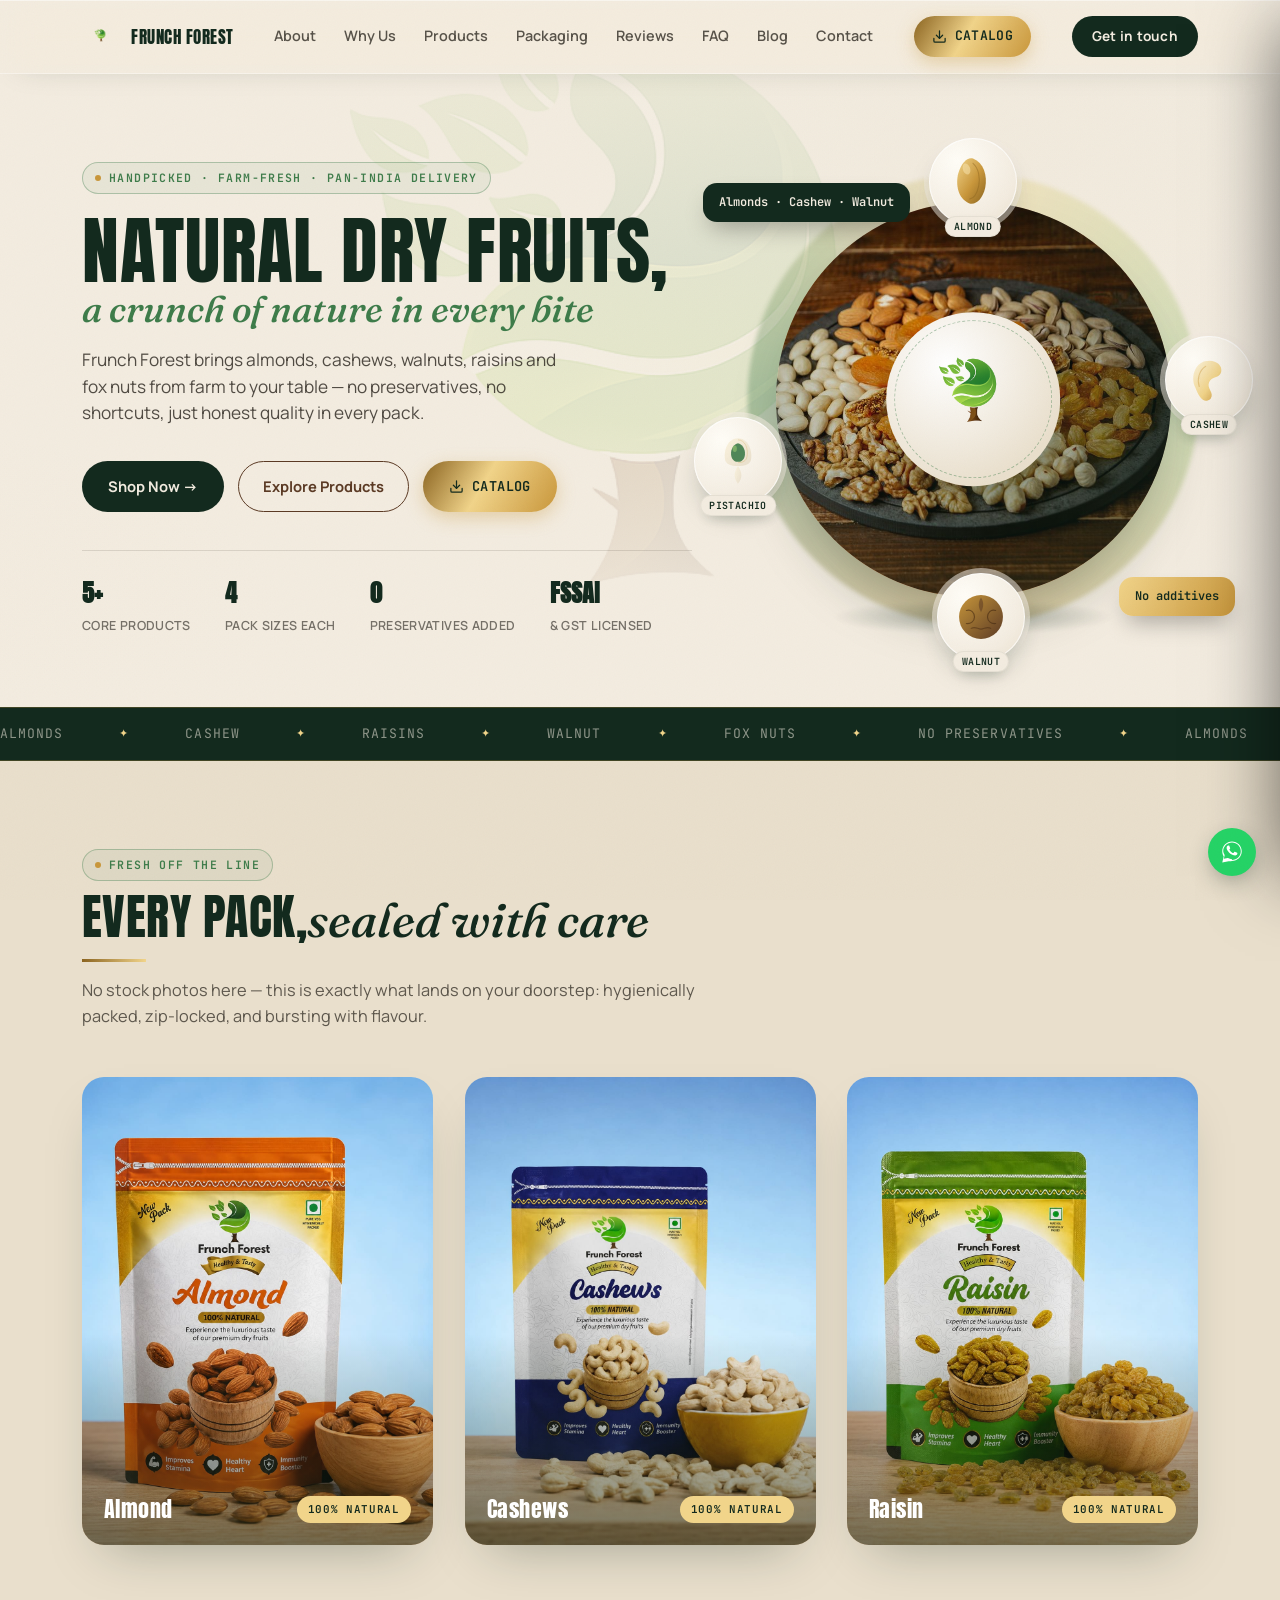
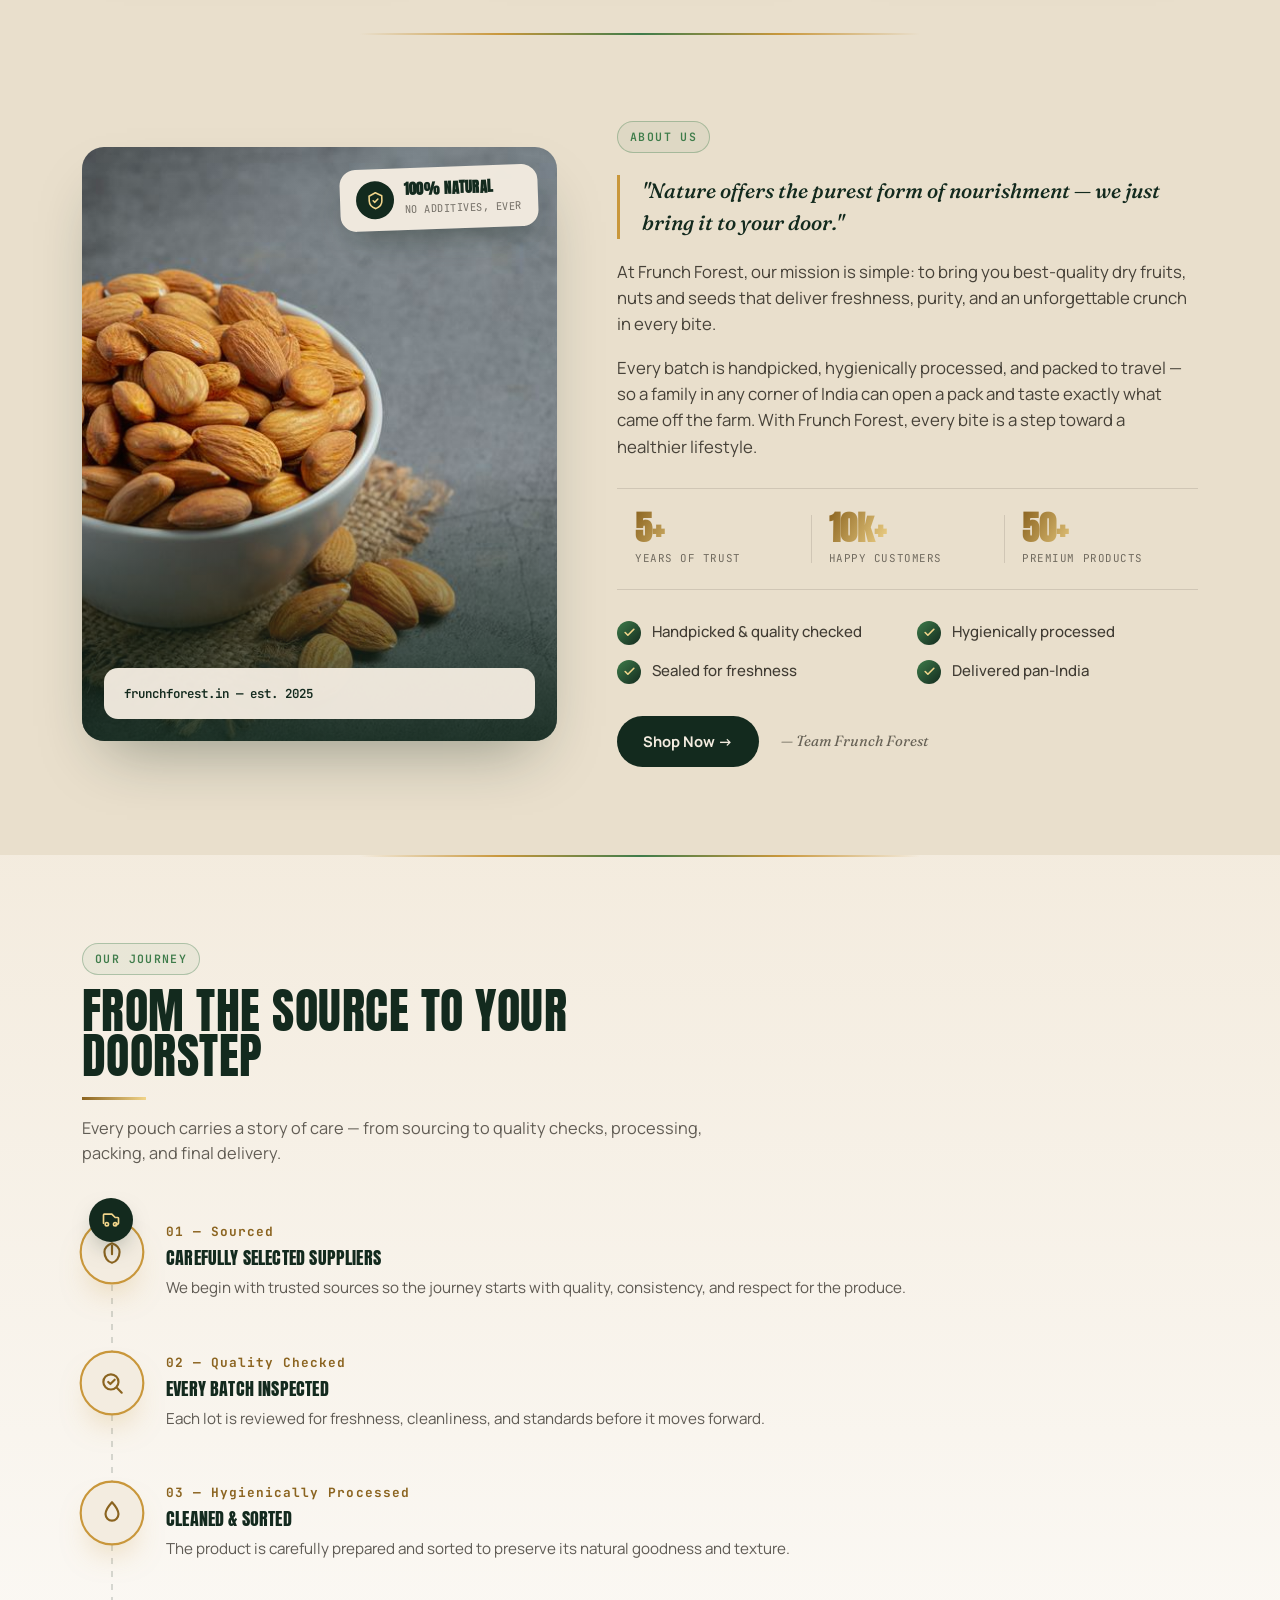
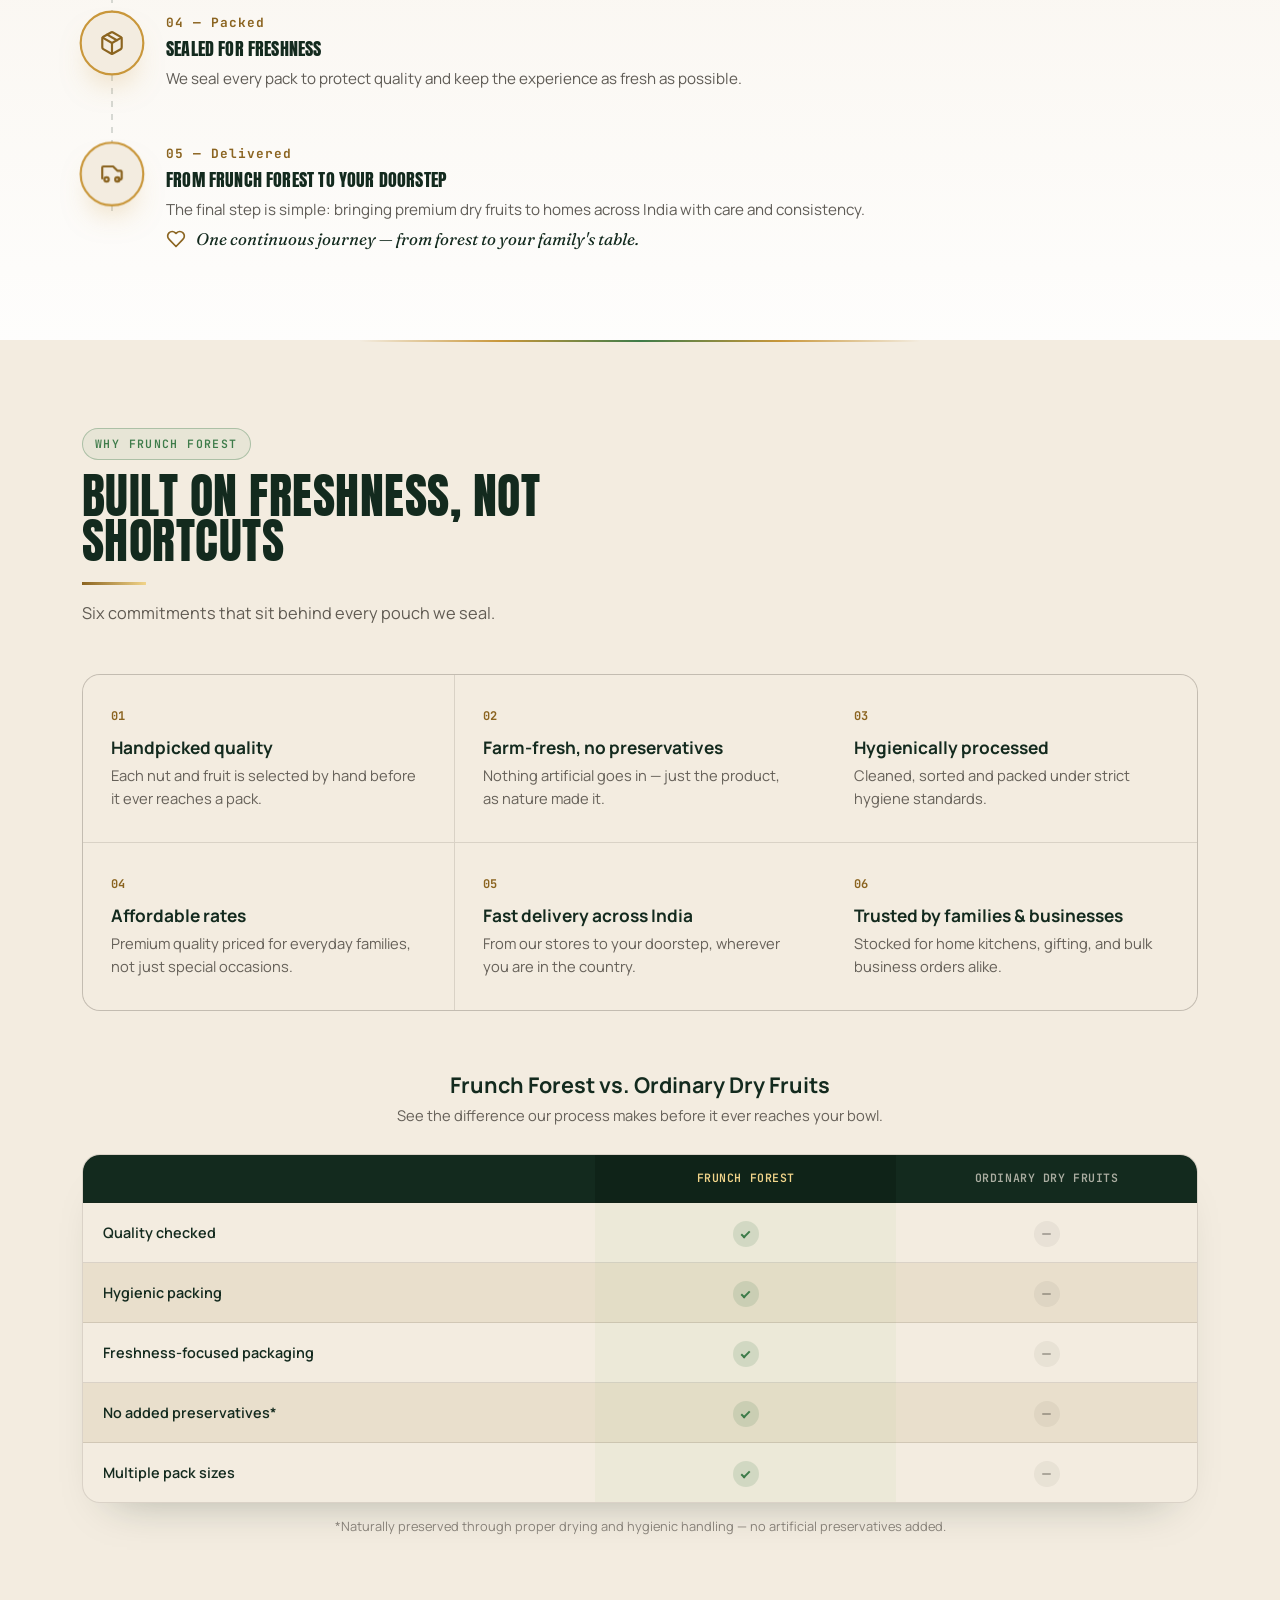
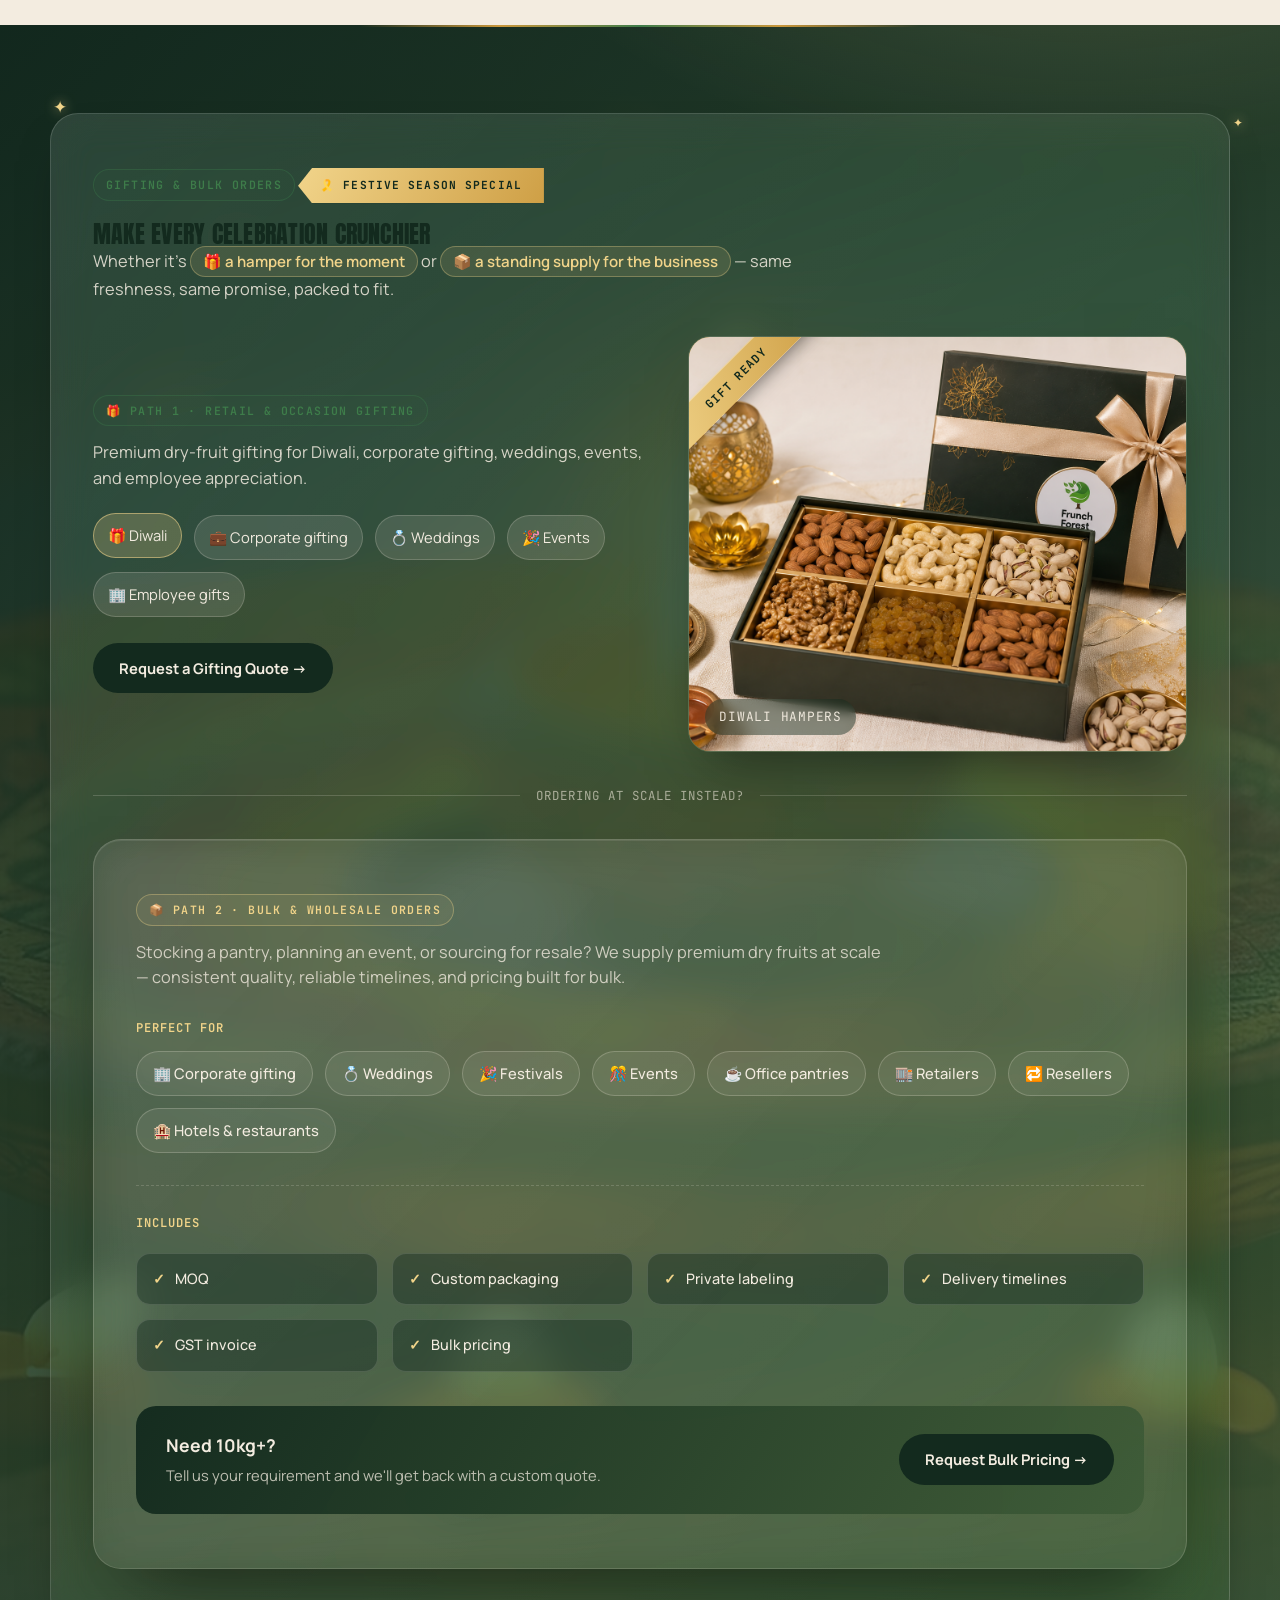
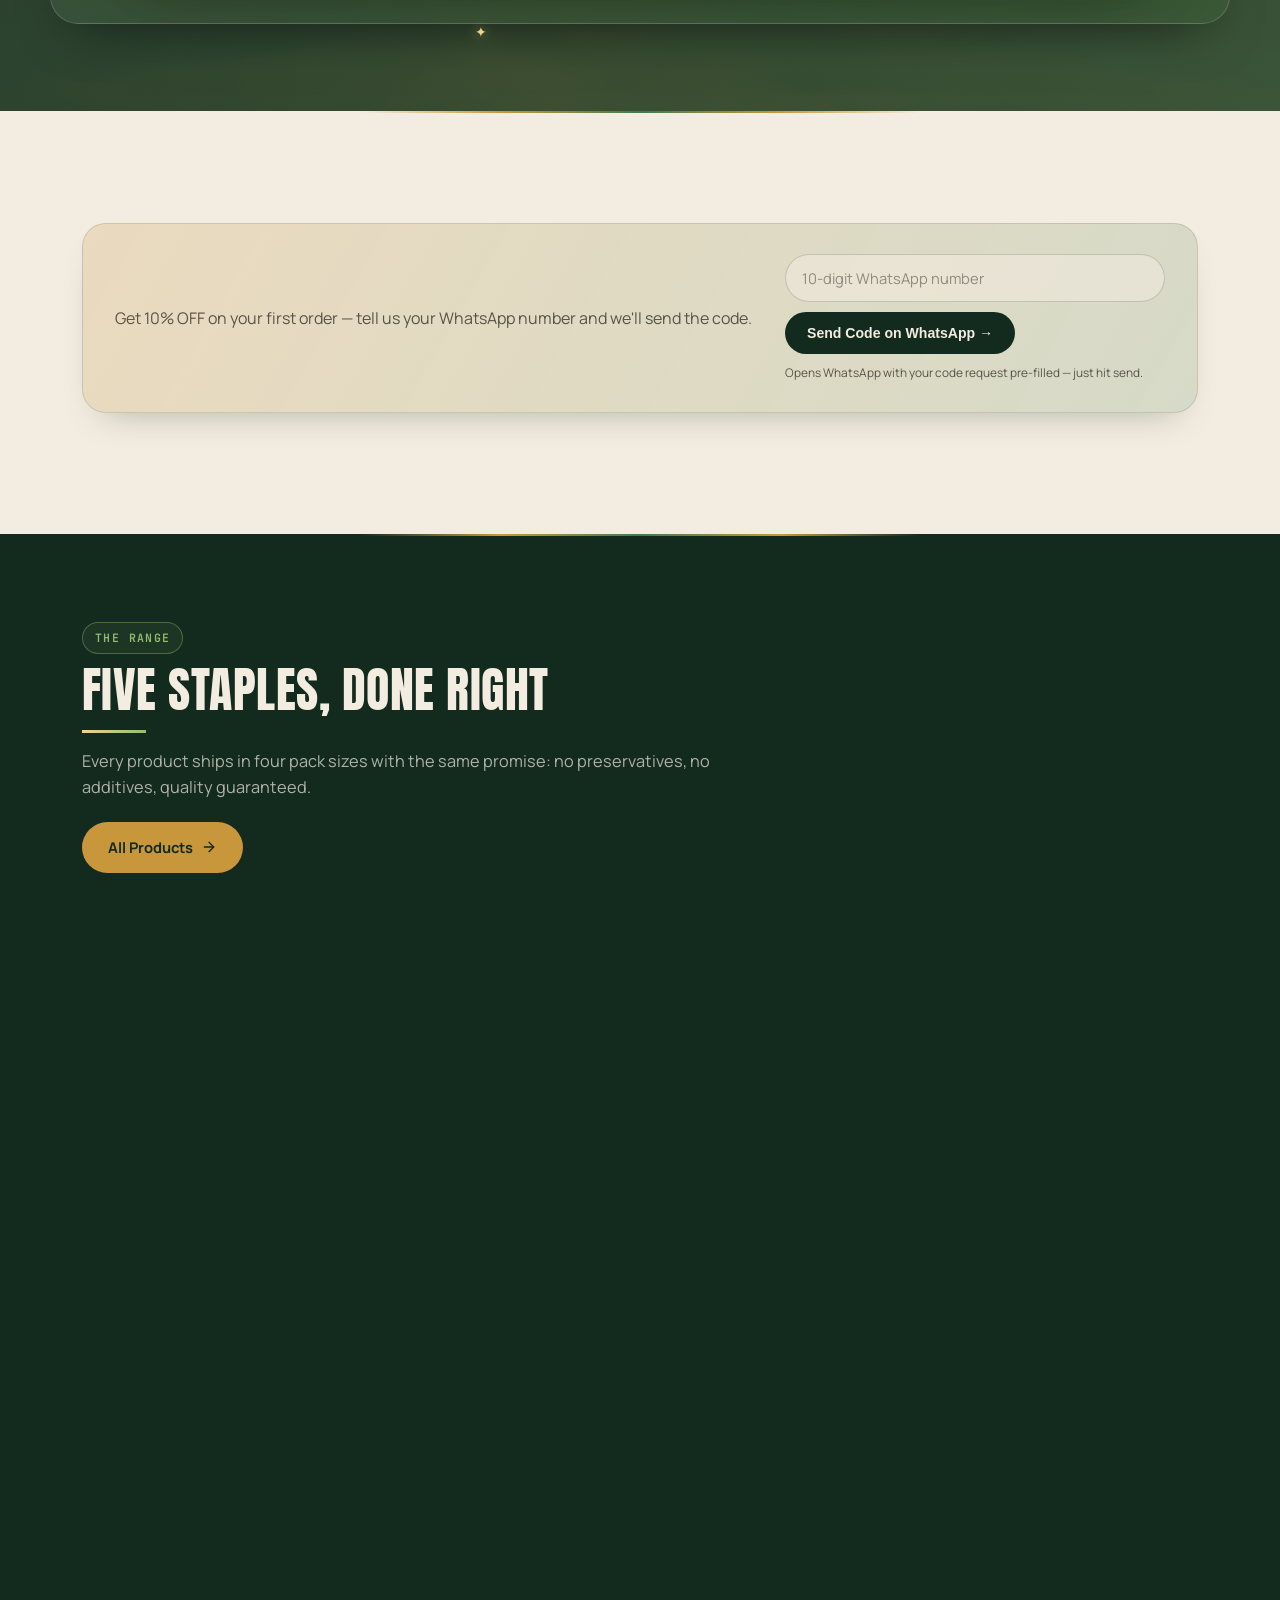
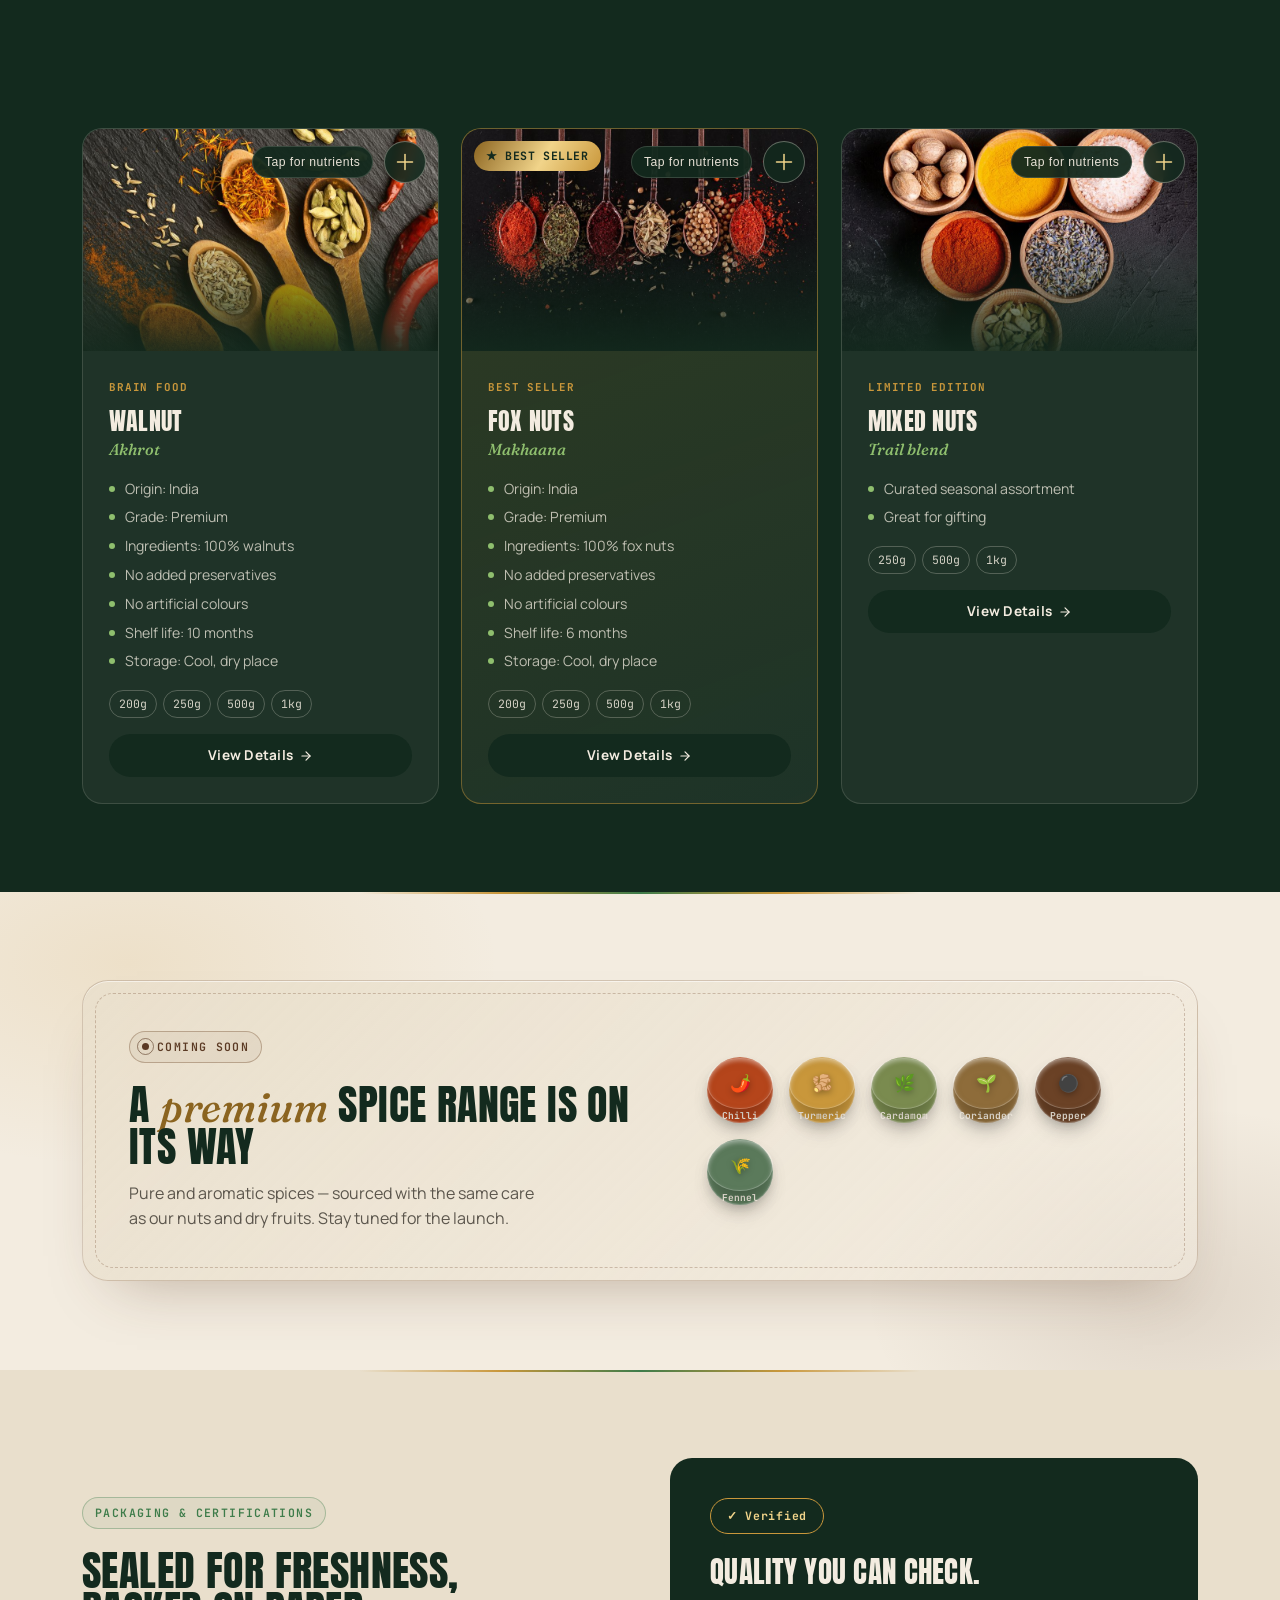
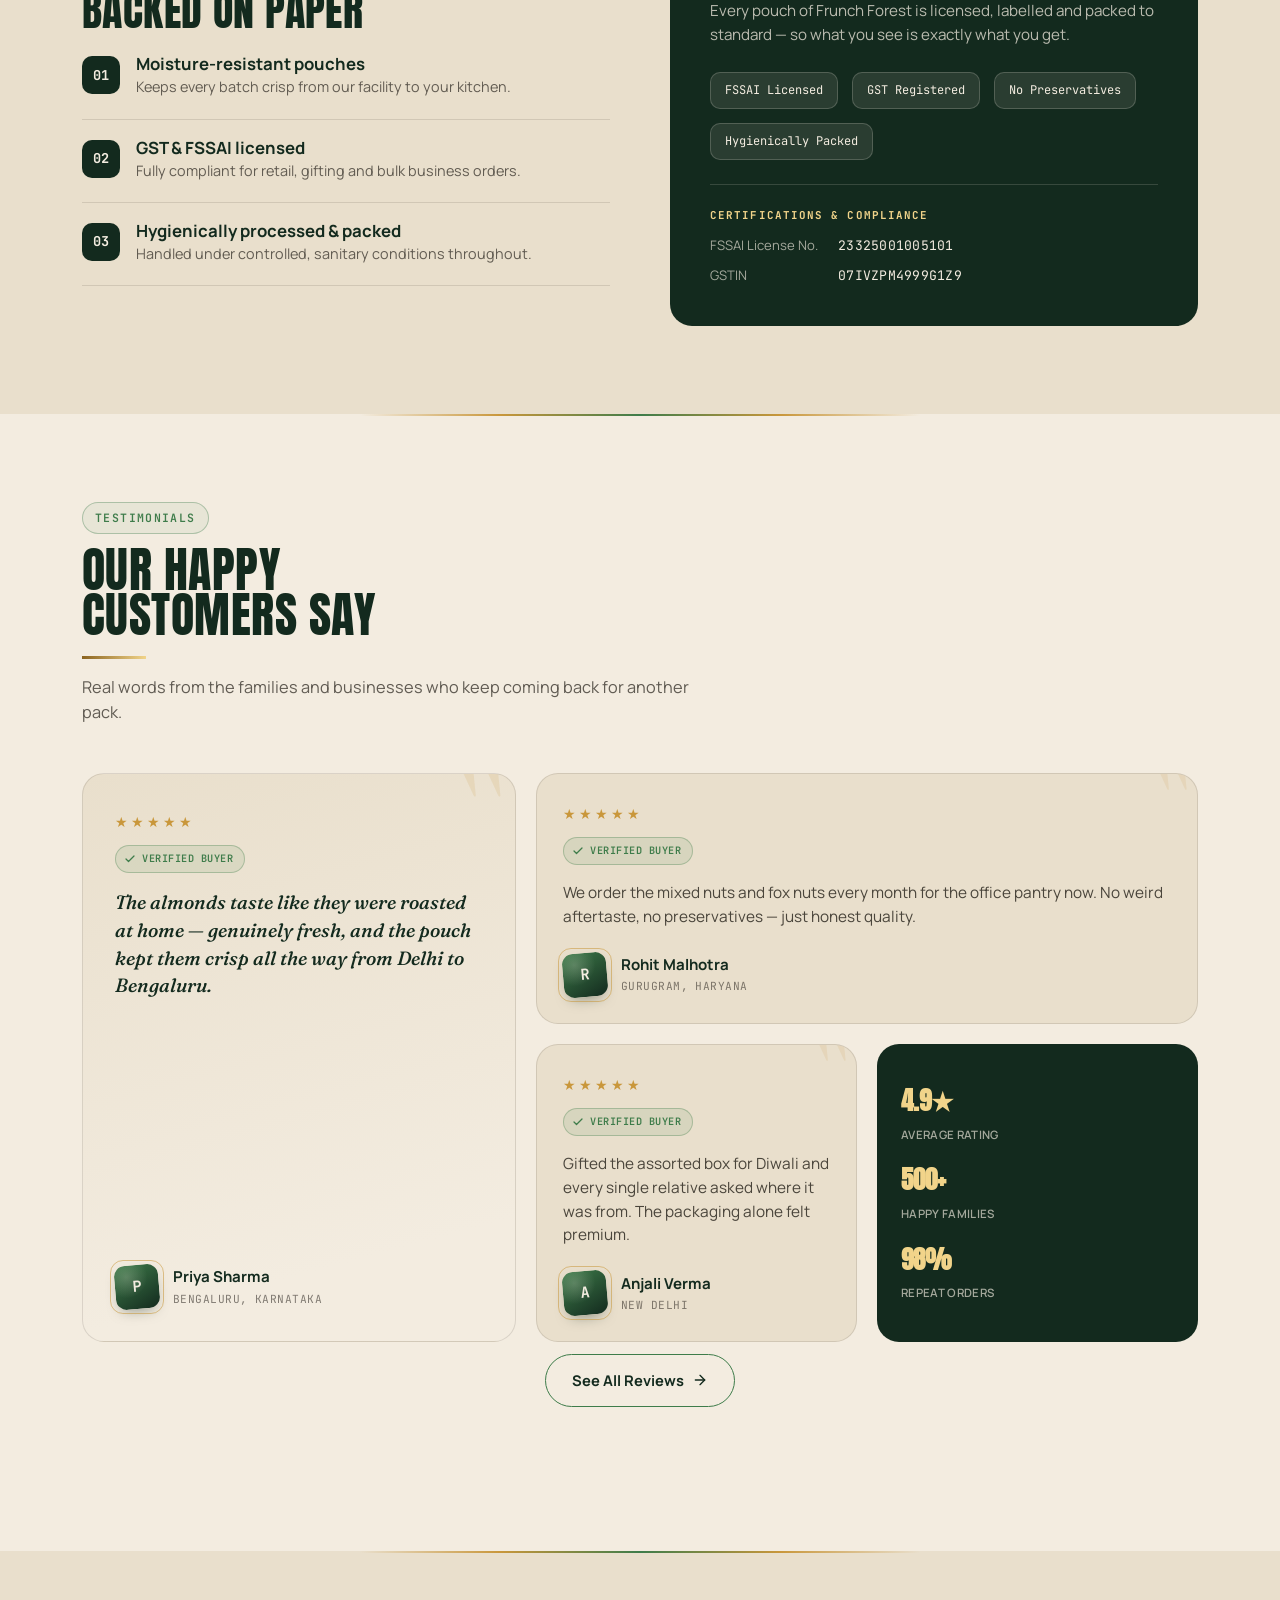
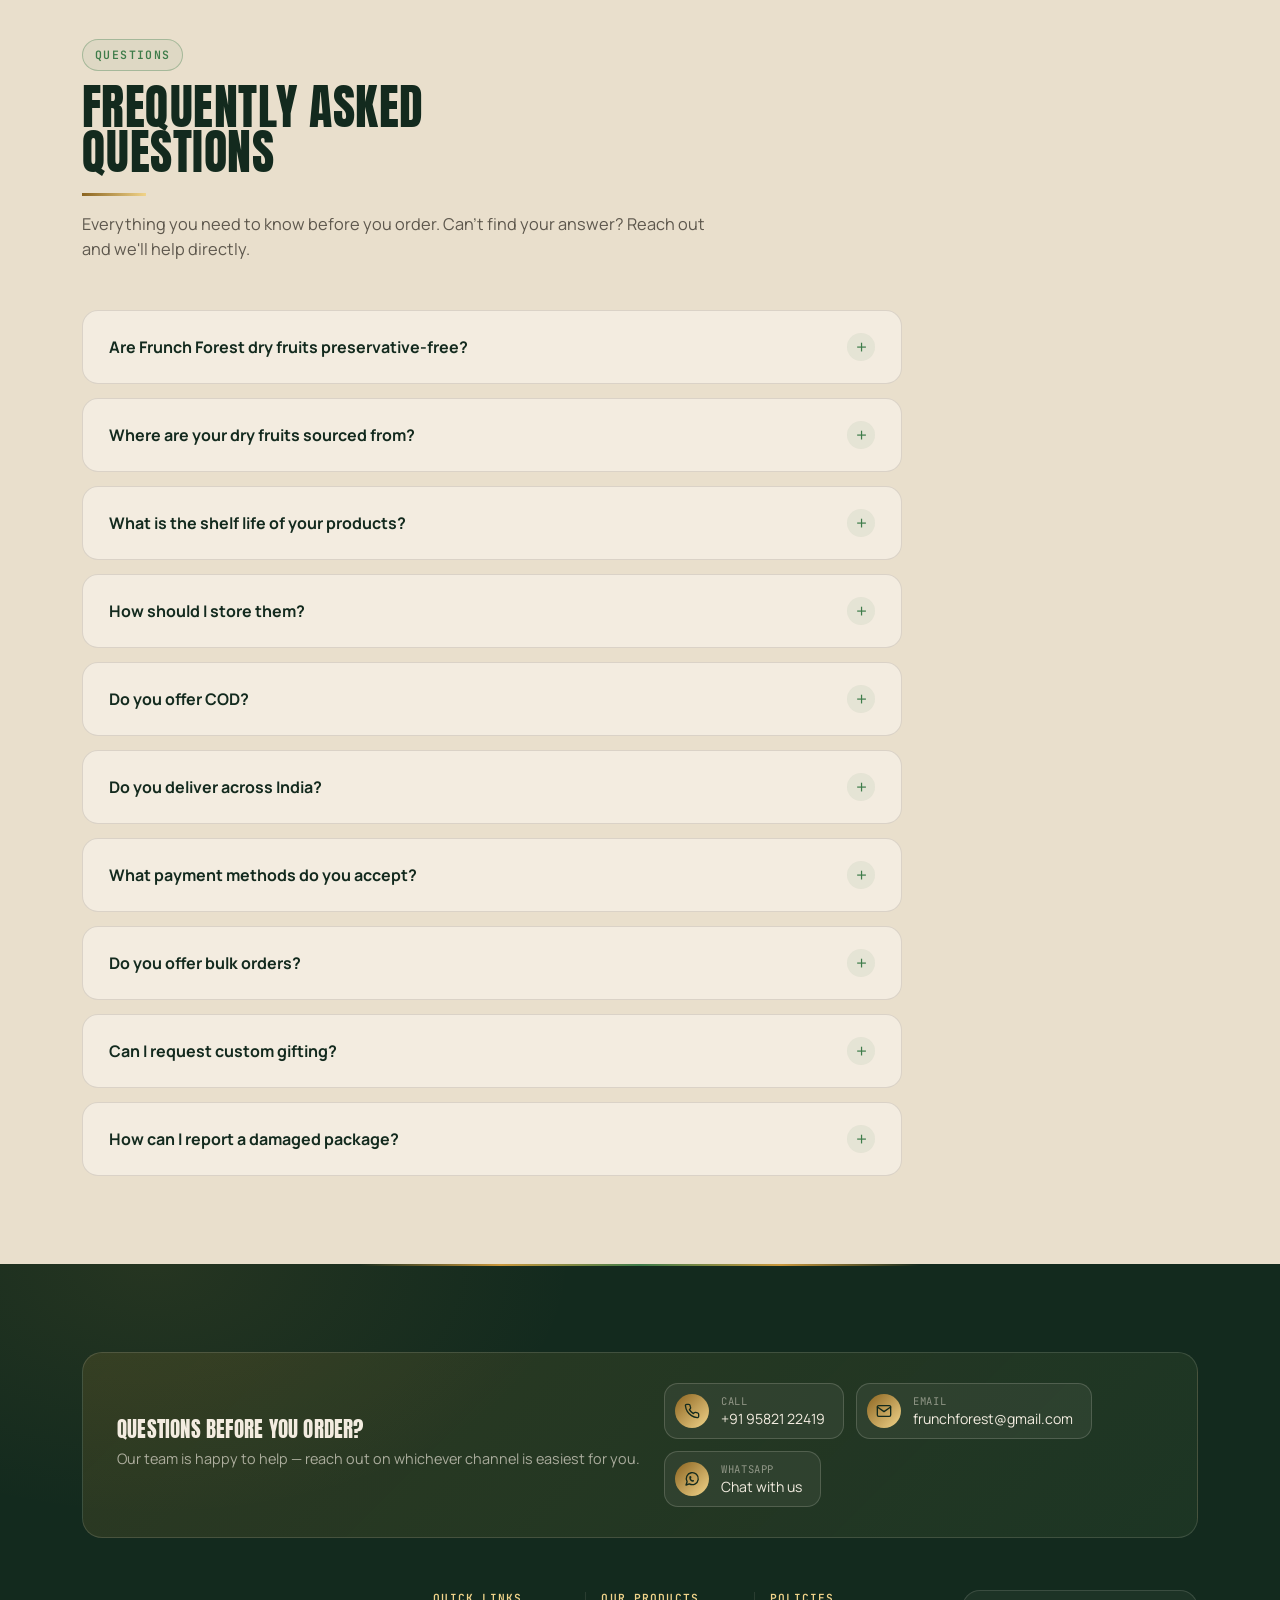
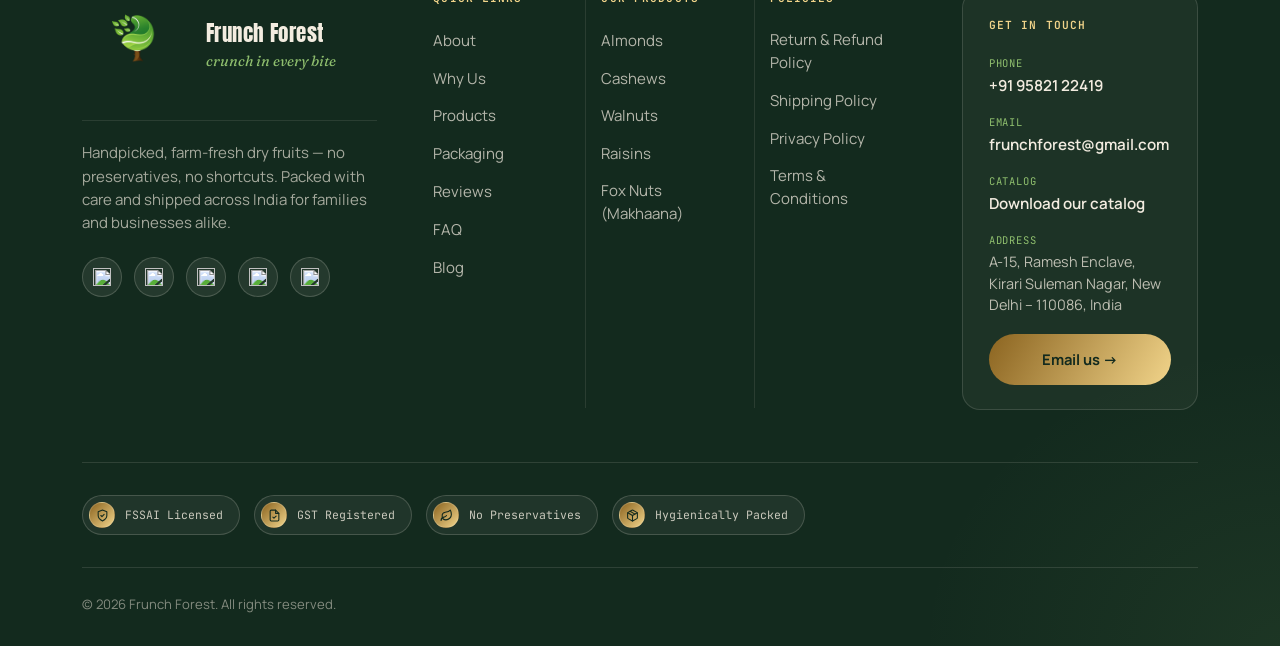
==== index.html @ 08b3cac3 "asdasd" ====
<!DOCTYPE html>
<html lang="en">
<head>
<meta charset="UTF-8">
<meta name="viewport" content="width=device-width, initial-scale=1.0">
<meta name="theme-color" content="#F3ECE0">
<meta name="apple-mobile-web-app-status-bar-style" content="default">
<title>Frunch Forest — Natural Dry Fruits</title>
<link rel="preconnect" href="https://fonts.googleapis.com">
<link href="https://fonts.googleapis.com/css2?family=Anton&family=Fraunces:ital,opsz,wght@0,9..144,400;0,9..144,600;1,9..144,500&family=JetBrains+Mono:wght@400;600&family=Manrope:wght@400;500;600;700&display=swap" rel="stylesheet">
<style>
  :root{
    --forest-dark:#132A1E;
    --forest-mid:#3E7C4A;
    --forest-light:#8FBF6E;
    --parchment:#F3ECE0;
    --parchment-deep:#E9DFCC;
    --walnut:#5B3A24;
    --amber:#C9973B;
    --gold-1:#F1D48A;
    --gold-2:#C9973B;
    --gold-3:#8B6420;
    --ink:#221E17;
    --paper-line: rgba(34,30,23,0.12);
  }
  *{box-sizing:border-box; margin:0; padding:0;}
  html{scroll-behavior:smooth;}
  body{
    background:var(--parchment);
    color:var(--ink);
    font-family:'Manrope', sans-serif;
    line-height:1.55;
    overflow-x:hidden;
    position:relative;
  }
  /* subtle premium grain, sits above everything, never blocks clicks */
  body::before{
    content:"";
    position:fixed; inset:0; z-index:999;
    pointer-events:none;
    opacity:0.035;
    mix-blend-mode:multiply;
    background-image:url("data:image/svg+xml,%3Csvg xmlns='http://www.w3.org/2000/svg' width='120' height='120'%3E%3Cfilter id='n'%3E%3CfeTurbulence type='fractalNoise' baseFrequency='0.9' numOctaves='2' stitchTiles='stitch'/%3E%3C/filter%3E%3Crect width='100%25' height='100%25' filter='url(%23n)'/%3E%3C/svg%3E");
  }
  /* scroll progress bar */
  .progress-bar{
    position:fixed; top:0; left:0; height:3px; width:0%;
    background:linear-gradient(90deg, var(--gold-3), var(--gold-1), var(--forest-mid));
    z-index:1000; transition:width .1s linear;
  }
  .gold-text{
    background:linear-gradient(120deg, var(--gold-3), var(--gold-1) 45%, var(--gold-2));
    -webkit-background-clip:text; background-clip:text; color:transparent;
  }
  h1,h2,h3{
    font-family:'Anton', sans-serif;
    font-weight:400;
    text-transform:uppercase;
    letter-spacing:0.01em;
    line-height:0.95;
    color:var(--forest-dark);
  }
  .accent-serif{
    font-family:'Fraunces', serif;
    font-style:italic;
    font-weight:500;
    text-transform:none;
    letter-spacing:0;
  }
  .mono{
    font-family:'JetBrains Mono', monospace;
  }
  a{color:inherit;}
  img{max-width:100%; display:block;}
  .wrap{
    max-width:1180px;
    margin:0 auto;
    padding:0 32px;
  }
  @media (max-width:640px){ .wrap{padding:0 20px;} }

  /* ---------- premium custom cursor ---------- */
  html.has-fine-cursor, html.has-fine-cursor body{ cursor:none; }
  html.has-fine-cursor a, html.has-fine-cursor button,
  html.has-fine-cursor .card-details-btn, html.has-fine-cursor .nutrient-toggle,
  html.has-fine-cursor input, html.has-fine-cursor textarea, html.has-fine-cursor select,
  html.has-fine-cursor [role="button"]{ cursor:none; }

  .cursor-dot, .cursor-ring{
    position:fixed; top:0; left:0;
    pointer-events:none;
    z-index:2200;
    will-change:transform;
    transform:translate(-50%,-50%);
  }
  .cursor-dot{
    width:7px; height:7px; border-radius:50%;
    background:var(--gold-1);
    box-shadow:0 0 10px 1px rgba(241,212,138,0.55);
    opacity:0;
    transition:opacity .25s ease, width .25s cubic-bezier(.2,.8,.2,1), height .25s cubic-bezier(.2,.8,.2,1), background .25s ease;
  }
  .cursor-ring{
    width:38px; height:38px; border-radius:50%;
    border:1.5px solid var(--gold-1);
    background:rgba(241,212,138,0.06);
    mix-blend-mode:difference;
    opacity:0;
    display:flex; align-items:center; justify-content:center;
    overflow:hidden;
    transition:opacity .3s ease, width .35s cubic-bezier(.2,.8,.2,1), height .35s cubic-bezier(.2,.8,.2,1),
               background .35s ease, border-color .35s ease;
  }
  .cursor-ring::after{
    content:"";
    position:absolute; inset:-1px;
    border-radius:50%;
    border:1px solid rgba(241,212,138,0.4);
    transform:scale(1);
    opacity:0;
    transition:transform .5s ease, opacity .5s ease;
  }
  html.cursor-ready .cursor-dot,
  html.cursor-ready .cursor-ring{ opacity:1; }

  /* hovering a clickable element: ring grows, dot hides */
  html.cursor-hover .cursor-dot{ opacity:0; }
  html.cursor-hover .cursor-ring{
    width:56px; height:56px;
    background:rgba(241,212,138,0.12);
    border-color:var(--gold-1);
  }

  /* hovering a product card: ring becomes a solid "view" pill */
  html.cursor-view .cursor-dot{ opacity:0; }
  html.cursor-view .cursor-ring{
    width:74px; height:74px;
    background:var(--forest-dark);
    border-color:var(--forest-dark);
    mix-blend-mode:normal;
  }

  /* click feedback: quick ripple pulse */
  html.cursor-click .cursor-ring::after{
    transform:scale(1.6); opacity:1;
  }

  @media (hover:none), (pointer:coarse), (prefers-reduced-motion: reduce){
    .cursor-dot, .cursor-ring{ display:none; }
    html.has-fine-cursor, html.has-fine-cursor body,
    html.has-fine-cursor a, html.has-fine-cursor button{ cursor:auto; }
  }

  /* ---------- floating whatsapp button ---------- */
  .whatsapp-float{
    position:fixed;
    bottom:24px; right:24px;
    z-index:900;
    width:48px; height:48px;
    border-radius:50%;
    background:#25D366;
    display:flex; align-items:center; justify-content:center;
    box-shadow:0 8px 24px -6px rgba(19,42,30,0.45);
    transition:transform .25s ease, box-shadow .25s ease;
    animation:waPulse 2.4s ease-in-out infinite;
    cursor:grab; touch-action:none; user-select:none; -webkit-user-select:none;
  }
  .whatsapp-float.dragging{
    cursor:grabbing; transition:none; animation:none;
  }
  .whatsapp-float:hover{
    transform:translateY(-4px) scale(1.05);
    box-shadow:0 12px 30px -6px rgba(19,42,30,0.55);
  }
  .whatsapp-float svg{ width:26px; height:26px; }
  @keyframes waPulse{
    0%,100%{ box-shadow:0 8px 24px -6px rgba(19,42,30,0.45), 0 0 0 0 rgba(37,211,102,0.5); }
    50%{ box-shadow:0 8px 24px -6px rgba(19,42,30,0.45), 0 0 0 10px rgba(37,211,102,0); }
  }
  @media (prefers-reduced-motion: reduce){ .whatsapp-float{ animation:none; } }
  @media (max-width:640px){
    .whatsapp-float{ width:42px; height:42px; bottom:18px; right:18px; }
    .whatsapp-float svg{ width:22px; height:22px; }
  }

  /* ---------- floating scroll-to-top button ---------- */
  .scroll-top-float{
    position:fixed;
    right:24px; bottom:88px;
    z-index:900;
    width:48px; height:48px;
    border-radius:50%;
    background:var(--forest-dark); color:var(--parchment);
    border:1px solid rgba(243,236,224,0.18);
    display:flex; align-items:center; justify-content:center;
    box-shadow:0 8px 24px -6px rgba(19,42,30,0.45);
    cursor:pointer; padding:0;
    opacity:0; visibility:hidden; transform:translateY(12px);
    transition:opacity .3s ease, transform .3s ease, visibility .3s, background .2s ease, border-color .2s ease;
  }
  .scroll-top-float.visible{ opacity:1; visibility:visible; transform:translateY(0); }
  .scroll-top-float:hover{ background:var(--forest-mid); border-color:rgba(201,151,59,0.5); }
  .scroll-top-float svg{ width:20px; height:20px; }
  @media (prefers-reduced-motion: reduce){ .scroll-top-float{ transition:opacity .2s ease; } }
  @media (max-width:640px){
    .scroll-top-float{ width:42px; height:42px; right:18px; bottom:70px; }
    .scroll-top-float svg{ width:18px; height:18px; }
  }

  /* ---------- premium marquee ticker ---------- */
  .marquee{
    background:var(--forest-dark);
    overflow:hidden;
    padding:16px 0;
    border-top:1px solid rgba(201,151,59,0.25);
    border-bottom:1px solid rgba(201,151,59,0.25);
  }
  .marquee-track{
    display:flex; gap:56px; width:max-content;
    animation:marquee 32s linear infinite;
  }
  .marquee:hover .marquee-track{ animation-play-state:paused; }
  .marquee-track span{
    font-family:'JetBrains Mono', monospace;
    font-size:0.82rem; letter-spacing:0.08em; text-transform:uppercase;
    color:rgba(243,236,224,0.55);
    display:inline-flex; align-items:center; gap:10px;
    white-space:nowrap;
  }
  .marquee-track span::after{ content:"✦"; color:var(--gold-1); font-size:0.7rem; margin-left:46px; }
  @keyframes marquee{ from{ transform:translateX(0);} to{ transform:translateX(-50%);} }
  @media (prefers-reduced-motion: reduce){ .marquee-track{ animation:none; } }

  /* ---------- header / nav ---------- */
  header{
    position:sticky; top:0; z-index:50;
    background:rgba(243,236,224,0.62);
    backdrop-filter:blur(18px) saturate(160%);
    -webkit-backdrop-filter:blur(18px) saturate(160%);
    border-bottom:1px solid rgba(255,255,255,0.35);
    box-shadow:0 1px 0 rgba(255,255,255,0.5) inset, 0 8px 32px -20px rgba(19,42,30,0.25);
    transition:box-shadow .35s ease, background .35s ease;
  }
  header.scrolled{
    background:rgba(243,236,224,0.78);
    box-shadow:0 1px 0 rgba(255,255,255,0.5) inset, 0 10px 30px -14px rgba(19,42,30,0.35);
  }
  .nav{
    display:flex; align-items:center; justify-content:space-between;
    padding:16px 32px;
    max-width:1180px; margin:0 auto;
    transition:padding .35s ease;
  }
  header.scrolled .nav{ padding:11px 32px; }
  .nav-brand{ display:flex; align-items:center; gap:11px; }
  .nav-brand img{
    width: 38px;
    height: 38px;
    object-fit: contain;
    flex-shrink: 0;
    padding: 5px;
  }
  header.scrolled .nav-brand img{ width:30px; height:30px; }
  .nav-brand span{
    font-family:'Anton', sans-serif;
    font-size:1.05rem;
    letter-spacing:0.03em;
    text-transform:uppercase;
    color:var(--forest-dark);
  }
  .nav-links{ display:flex; gap:28px; font-size:0.9rem; font-weight:600; }
  .nav-links a{ text-decoration:none; color:var(--ink); opacity:0.75; transition:opacity .2s, color .2s; position:relative;}
  .nav-links a::after{
    content:""; position:absolute; left:0; bottom:-4px; width:0; height:1.5px;
    background:var(--gold-2); transition:width .25s ease;
  }
  .nav-links a:hover{ opacity:1; color:var(--forest-mid); }
  .nav-links a:hover::after{ width:100%; }
  .nav-cta{
    position:relative; overflow:hidden;
    background:var(--forest-dark); color:var(--parchment);
    padding:10px 20px; border-radius:100px; font-size:0.85rem; font-weight:700;
    text-decoration:none; letter-spacing:0.02em;
    transition:transform .2s ease;
  }
  .nav-cta:hover{ transform:translateY(-2px); }
  .nav-cta::before{
    content:""; position:absolute; inset:0;
    background:linear-gradient(120deg, transparent 30%, rgba(241,212,138,0.55) 50%, transparent 70%);
    transform:translateX(-120%);
    transition:transform .7s ease;
  }
  .nav-cta:hover::before{ transform:translateX(120%); }

  /* ---------- mobile hamburger ---------- */
  .nav-burger{
    display:none;
    position:relative;
    width:44px; height:44px; flex-shrink:0;
    align-items:center; justify-content:center;
    flex-direction:column; gap:6px;
    border-radius:50%;
    border:1px solid rgba(201,151,59,0.3);
    background:linear-gradient(160deg, rgba(255,255,255,0.75), rgba(243,236,224,0.5));
    box-shadow:0 4px 14px -4px rgba(19,42,30,0.25), inset 0 0 0 1px rgba(255,255,255,0.4);
    cursor:pointer;
    -webkit-tap-highlight-color:transparent;
    transition:background .3s ease, border-color .3s ease, box-shadow .3s ease, transform .2s ease;
    animation:burgerBreathe 3.6s ease-in-out infinite;
  }
  .nav-burger:hover{
    background:rgba(241,212,138,0.28); border-color:rgba(241,212,138,0.65);
    transform:translateY(-1px);
    box-shadow:0 6px 18px -4px rgba(201,151,59,0.35), inset 0 0 0 1px rgba(255,255,255,0.4);
  }
  .nav-burger:active{ transform:translateY(0) scale(0.92); }
  @keyframes burgerBreathe{
    0%,100%{ box-shadow:0 0 0 0 rgba(201,151,59,0); }
    50%{ box-shadow:0 0 0 6px rgba(201,151,59,0.08); }
  }
  .burger-line{
    display:block; width:20px; height:2px; border-radius:2px;
    background:var(--forest-dark);
    transform-origin:center;
    transition:transform .45s cubic-bezier(.6,-0.3,.4,1.4), opacity .25s ease, width .3s ease, background .35s ease;
  }
  .burger-line:nth-child(3){ width:13px; align-self:flex-end; margin-right:2px; }
  .nav-burger:hover .burger-line:nth-child(3){ width:20px; margin-right:0; }
  .nav-burger.open{ background:rgba(19,42,30,0.92); border-color:rgba(19,42,30,0.92); animation:none; }
  .nav-burger.open .burger-line{ background:var(--gold-1); }
  .nav-burger.open .burger-line:nth-child(1){ transform:translateY(8px) rotate(45deg); }
  .nav-burger.open .burger-line:nth-child(2){ opacity:0; transform:scaleX(0); }
  .nav-burger.open .burger-line:nth-child(3){ width:20px; margin-right:0; transform:translateY(-8px) rotate(-45deg); }
  @media (prefers-reduced-motion: reduce){
    .nav-burger{ animation:none; }
    .burger-line{ transition:opacity .2s ease, background .2s ease; }
    .nav-burger.open .burger-line:nth-child(1),
    .nav-burger.open .burger-line:nth-child(3){ transform:none; }
  }

  /* ---------- mobile menu panel ---------- */
  .mobile-menu-backdrop{
    position:fixed; inset:0; z-index:60;
    background:rgba(19,42,30,0.55);
    backdrop-filter:blur(5px); -webkit-backdrop-filter:blur(5px);
    opacity:0; visibility:hidden;
    transition:opacity .4s ease, visibility .4s ease;
  }
  .mobile-menu-backdrop.open{ opacity:1; visibility:visible; }
  .mobile-menu{
    position:fixed; top:0; right:0; height:100%;
    width:min(360px, 86vw);
    z-index:61;
    display:flex; flex-direction:column;
    padding:96px 30px 32px;
    background:linear-gradient(165deg, rgba(19,42,30,0.98), rgba(63,92,56,0.96));
    box-shadow:-24px 0 70px -24px rgba(0,0,0,0.55);
    transform:translateX(100%);
    transition:transform .55s cubic-bezier(.16,1,.3,1);
    overflow-y:auto;
  }
  .mobile-menu.open{ transform:translateX(0); }
  .mobile-menu-close{
    position:absolute; top:22px; right:22px;
    width:38px; height:38px; border-radius:50%;
    background:rgba(243,236,224,0.08); border:1px solid rgba(243,236,224,0.22);
    color:var(--parchment); font-size:1.1rem; line-height:1;
    display:flex; align-items:center; justify-content:center;
    cursor:pointer; transition:background .25s ease, transform .25s ease, border-color .25s ease;
  }
  .mobile-menu-close:hover{ background:rgba(241,212,138,0.18); border-color:rgba(241,212,138,0.5); transform:rotate(90deg); }
  .mobile-menu-links{ display:flex; flex-direction:column; margin-bottom:28px; }
  .mobile-menu-links a{
    display:flex; align-items:baseline; gap:12px;
    padding:15px 2px;
    font-family:'Anton', sans-serif; text-transform:uppercase; letter-spacing:0.01em;
    font-size:1.28rem; color:var(--parchment); text-decoration:none;
    border-bottom:1px solid rgba(243,236,224,0.1);
    opacity:0; transform:translateX(28px);
    transition:opacity .45s ease, transform .45s ease, color .25s ease, padding-left .25s ease;
  }
  .mobile-menu.open .mobile-menu-links a{ opacity:1; transform:translateX(0); }
  .mobile-menu-links a:nth-child(1){ transition-delay:.10s; }
  .mobile-menu-links a:nth-child(2){ transition-delay:.15s; }
  .mobile-menu-links a:nth-child(3){ transition-delay:.20s; }
  .mobile-menu-links a:nth-child(4){ transition-delay:.25s; }
  .mobile-menu-links a:nth-child(5){ transition-delay:.30s; }
  .mobile-menu-links a:nth-child(6){ transition-delay:.35s; }
  .mobile-menu-links a:nth-child(7){ transition-delay:.40s; }
  .mobile-menu-links a .mm-index{
    font-family:'JetBrains Mono', monospace; text-transform:none; letter-spacing:0;
    font-size:0.72rem; color:var(--gold-1); opacity:0.75;
  }
  .mobile-menu-links a:hover, .mobile-menu-links a:focus-visible{ color:var(--gold-1); padding-left:8px; outline:none; }
  .mobile-menu-actions{
    display:flex; flex-direction:column; gap:12px; margin-top:auto;
    opacity:0; transform:translateY(18px);
    transition:opacity .45s ease .42s, transform .45s ease .42s;
  }
  .mobile-menu.open .mobile-menu-actions{ opacity:1; transform:translateY(0); }
  .mobile-menu-actions .btn-primary,
  .mobile-menu-actions .btn-download{ width:100%; justify-content:center; }
  body.menu-open{ overflow:hidden; }
  @media (prefers-reduced-motion: reduce){
    .mobile-menu, .mobile-menu-backdrop, .mobile-menu-links a, .mobile-menu-actions{ transition-duration:.15s; transition-delay:0s !important; }
  }
  @media (max-width:780px){
    .nav-links{ display:none; }
    .nav > .btn-download{ display:none; }
    .nav-burger{ display:inline-flex; }
  }

  /* ---------- hero ---------- */
  .hero{
    position:relative;
    padding:88px 0 0;
    overflow:hidden;
    background:
      radial-gradient(600px 500px at var(--mx,80%) var(--my,10%), rgba(201,151,59,0.10), transparent 60%),
      radial-gradient(ellipse 900px 500px at 82% -10%, rgba(62,124,74,0.18), transparent 60%),
      radial-gradient(ellipse 700px 500px at -5% 100%, rgba(201,151,59,0.14), transparent 55%);
  }
  .hero-video-bg{
    position:absolute; inset:0;
    width:100%; height:100%;
    object-fit:cover;
    z-index:0;
  }
  /* the overlay is already ~90%+ opaque, so the video adds little
     visually — but decoding/compositing it every frame while the
     section scrolls in and out of view is expensive on mobile GPUs.
     Drop it entirely on small screens. */
  @media (max-width:780px){
    .hero-video-bg{ display:none; }
  }
  .hero-video-overlay{
    position:absolute; inset:0;
    z-index:1;
    background:
      linear-gradient(180deg, rgba(243,236,224,0.94) 0%, rgba(243,236,224,0.86) 55%, var(--parchment) 100%);
  }
  .hero-inner{ padding-bottom:70px; position:relative; z-index:2; }
  .hero-grid{
    display:grid;
    grid-template-columns:1.15fr 0.85fr;
    gap:56px;
    align-items:center;
  }
  @media (max-width:900px){ .hero-grid{ grid-template-columns:1fr; gap:40px; } }

  @keyframes riseIn{
    from{ opacity:0; transform:translateY(26px); }
    to{ opacity:1; transform:none; }
  }
  @keyframes scaleIn{
    from{ opacity:0; transform:scale(0.92); }
    to{ opacity:1; transform:none; }
  }
  .hero-anim{ opacity:0; animation:riseIn .8s cubic-bezier(.16,1,.3,1) forwards; }
  .hero-anim.a1{ animation-delay:.05s; }
  .hero-anim.a2{ animation-delay:.18s; }
  .hero-anim.a3{ animation-delay:.32s; }
  .hero-anim.a4{ animation-delay:.46s; }
  .hero-anim.a5{ animation-delay:.6s; }
  .hero-anim.a6{ animation:scaleIn 1s cubic-bezier(.16,1,.3,1) forwards; animation-delay:.4s; }
  @media (prefers-reduced-motion: reduce){
    .hero-anim{ opacity:1; animation:none; }
  }

  .eyebrow{
    display:inline-flex; align-items:center; gap:8px;
    font-family:'JetBrains Mono', monospace;
    font-size:0.72rem; letter-spacing:0.12em; text-transform:uppercase;
    color:var(--forest-mid); font-weight:600;
    border:1px solid rgba(62,124,74,0.35);
    padding:6px 12px; border-radius:100px;
    margin-bottom:22px;
    background:rgba(62,124,74,0.06);
  }
  .eyebrow .dot{ width:6px; height:6px; border-radius:50%; background:var(--gold-2); animation:pulse 2.4s ease-in-out infinite; }
  @keyframes pulse{ 0%,100%{ opacity:1; transform:scale(1);} 50%{ opacity:.4; transform:scale(1.3);} }
  @media (prefers-reduced-motion: reduce){ .eyebrow .dot{ animation:none; } }
  .hero h1{
    font-size:clamp(2.8rem, 6vw, 4.6rem);
    margin-bottom:20px;
  }
  .hero h1 em{
    font-family:'Fraunces', serif;
    font-style:italic; font-weight:500;
    text-transform:none;
    color:var(--forest-mid);
    display:block;
    font-size:0.5em;
    letter-spacing:0;
    margin-top:6px;
  }
  .hero p.lede{
    max-width:480px;
    font-size:1.08rem;
    color:rgba(34,30,23,0.78);
    margin-bottom:34px;
  }
  .hero-ctas{ display:flex; gap:14px; flex-wrap:wrap; margin-bottom:38px; }
  .btn-primary{
    position:relative; overflow:hidden;
    background:var(--forest-dark); color:var(--parchment);
    padding:14px 26px; border-radius:100px; font-weight:700; font-size:0.92rem;
    text-decoration:none; display:inline-flex; align-items:center; gap:8px;
    transition:transform .25s ease, background .25s ease, box-shadow .25s ease;
  }
  .btn-primary:hover{ background:var(--forest-mid); transform:translateY(-2px); box-shadow:0 14px 26px -12px rgba(19,42,30,0.5); }
  .btn-primary::before{
    content:""; position:absolute; inset:0;
    background:linear-gradient(120deg, transparent 30%, rgba(241,212,138,0.5) 50%, transparent 70%);
    transform:translateX(-120%);
    transition:transform .7s ease;
  }
  .btn-primary:hover::before{ transform:translateX(120%); }
  .btn-ghost{
    border:1.5px solid var(--walnut); color:var(--walnut);
    padding:13px 24px; border-radius:100px; font-weight:700; font-size:0.92rem;
    text-decoration:none; transition:background .25s ease, color .25s ease, transform .25s ease;
  }
  .btn-ghost:hover{ background:var(--walnut); color:var(--parchment); transform:translateY(-2px); }
  .hero-stats{
    display:flex; gap:34px; flex-wrap:wrap;
    border-top:1px solid var(--paper-line);
    padding-top:24px;
  }
  .hero-stats .stat b{
    display:block; font-family:'Anton', sans-serif; font-size:1.5rem; color:var(--forest-dark);
  }
  .hero-stats .stat span{
    font-size:0.78rem; color:rgba(34,30,23,0.6); font-weight:600; text-transform:uppercase; letter-spacing:0.03em;
  }

  .hero-visual{
    position:relative;
    display:flex; align-items:center; justify-content:center;
  }
  .hero-badge{
    position:relative;
    width:min(420px, 100%);
    aspect-ratio:1;
    border-radius:50%;
    overflow:hidden;
    box-shadow:0 30px 60px -20px rgba(19,42,30,0.4), inset 0 0 0 1px rgba(19,42,30,0.08);
    animation:float 6s ease-in-out infinite;
    flex-shrink:0;
  }
  @keyframes float{ 0%,100%{ translate:0 0;} 50%{ translate:0 -14px;} }
  @media (prefers-reduced-motion: reduce){ .hero-badge{ animation:none; } }
  .hero-visual::before{
    content:"";
    position:absolute; z-index:-1;
    top:50%; left:50%;
    translate:-50% -50%;
    width:min(460px,100%); aspect-ratio:1;
    border-radius:50%;
    background:conic-gradient(from 0deg, var(--gold-1), var(--forest-light), var(--gold-2), var(--forest-mid), var(--gold-1));
    filter:blur(2px);
    opacity:0.35;
    animation:spin 18s linear infinite;
  }
  @media (prefers-reduced-motion: reduce){ .hero-visual::before{ animation:none; } }
  .hero-badge::after{
    content:"";
    position:absolute; inset:0;
    border-radius:50%;
    background:radial-gradient(circle at 32% 28%, rgba(19,42,30,0.05), rgba(19,42,30,0.55) 88%);
    pointer-events:none;
  }
  .hero-badge .badge-photo{
    position:absolute; inset:0; width:100%; height:100%;
    object-fit:cover;
  }
  .hero-badge .badge-mark{
    position:absolute; left:50%; top:50%;
    transform:translate(-50%,-50%);
    width:44%; height:44%;
    border-radius:50%;
    background:radial-gradient(circle at 35% 30%, #fff, var(--parchment-deep) 75%);
    display:flex; align-items:center; justify-content:center;
    box-shadow:0 14px 30px -10px rgba(19,42,30,0.5);
    z-index:2;
  }
  .hero-badge .badge-mark::before{
    content:"";
    position:absolute; inset:8px;
    border-radius:50%;
    border:1.5px dashed rgba(62,124,74,0.4);
    animation:spin 40s linear infinite;
  }
  @keyframes spin{ to{ transform:rotate(360deg); } }
  .hero-badge .badge-mark img{ width:58%; position:relative; z-index:1; }
  .hero-tag{
    position:absolute; top:2%; left:-10%; bottom:auto;
    background:var(--forest-dark); color:var(--parchment);
    padding:10px 16px; border-radius:14px;
    font-family:'JetBrains Mono',monospace; font-size:0.75rem; font-weight:600;
    box-shadow:0 12px 24px -8px rgba(0,0,0,0.35);
    animation:bob 5s ease-in-out infinite;
    z-index:4;
  }
  .hero-tag.two{
    top:auto; bottom:2%; right:-8%; left:auto;
    background:linear-gradient(120deg, var(--gold-1), var(--gold-2));
    color:var(--forest-dark);
    animation:bob 5s ease-in-out infinite 1.4s;
  }
  @keyframes bob{ 0%,100%{ transform:translateY(0);} 50%{ transform:translateY(-8px);} }
  @media (prefers-reduced-motion: reduce){ .hero-tag, .hero-tag.two{ animation:none; } }
  @media (max-width:900px){ .hero-tag{ left:0; } .hero-tag.two{ right:0; } }

  /* ---------- dry-fruit orbit chips around the hero badge ---------- */
  .hero-visual{ padding:28px; }
  .hero-visual::after{
    content:"";
    position:absolute; left:50%; bottom:-2%;
    transform:translateX(-50%);
    width:62%; height:34px;
    background:radial-gradient(ellipse at center, rgba(19,42,30,0.32), transparent 72%);
    filter:blur(2px);
    z-index:-1;
  }
  .fruit-chip{
    position:absolute;
    width:88px; height:88px;
    border-radius:50%;
    background:radial-gradient(circle at 32% 26%, #fffdf7, var(--parchment) 68%, var(--parchment-deep) 100%);
    box-shadow:0 16px 30px -12px rgba(19,42,30,0.4), 0 0 0 5px rgba(243,236,224,0.55), inset 0 0 0 1px rgba(255,255,255,0.7);
    display:flex; align-items:center; justify-content:center;
    padding:18px;
    z-index:3;
    opacity:0;
    scale:0.4;
    rotate:0deg;
    animation:
      chipFadeIn .6s ease forwards,
      chipPop .7s cubic-bezier(.34,1.56,.64,1) forwards,
      chipFloat 5.5s ease-in-out infinite,
      chipWiggle 6.5s ease-in-out infinite;
  }
  .fruit-chip svg{ width:100%; height:100%; overflow:visible; }
  .fruit-chip .chip-label{
    position:absolute; left:50%; bottom:-11px; transform:translateX(-50%);
    white-space:nowrap;
    font-family:'JetBrains Mono',monospace; font-size:0.62rem; font-weight:600;
    letter-spacing:0.04em; text-transform:uppercase;
    color:var(--forest-dark);
    background:var(--parchment);
    padding:3px 9px; border-radius:100px;
    box-shadow:0 6px 14px -6px rgba(19,42,30,0.3), inset 0 0 0 1px rgba(19,42,30,0.06);
  }
  @keyframes chipFadeIn{ from{ opacity:0; } to{ opacity:1; } }
  @keyframes chipPop{ from{ scale:0.4; } to{ scale:1; } }
  @keyframes chipFloat{ 0%,100%{ translate:0 0; } 50%{ translate:0 -12px; } }
  @keyframes chipWiggle{ 0%,100%{ rotate:-4deg; } 50%{ rotate:4deg; } }

  .chip-almond{ top:-8%; left:50%; margin-left:-44px; animation-delay:.1s,.1s,.1s,.5s; }
  .chip-cashew{ top:36%; right:-12%; animation-delay:.3s,.3s,.7s,1.1s; }
  .chip-walnut{ bottom:-8%; left:42%; animation-delay:.5s,.5s,1.3s,.2s; }
  .chip-pistachio{ top:54%; left:-12%; animation-delay:.7s,.7s,.4s,1.6s; }

  @media (max-width:900px){
    .fruit-chip{ width:72px; height:72px; padding:14px; }
    .chip-almond{ top:-6%; margin-left:-36px; }
    .chip-cashew{ right:-6%; }
    .chip-walnut{ bottom:-6%; }
    .chip-pistachio{ left:-6%; }
  }
  @media (max-width:640px){
    .fruit-chip{ width:58px; height:58px; padding:11px; }
    .chip-almond{ margin-left:-29px; }
    .fruit-chip .chip-label{ display:none; }
  }
  @media (prefers-reduced-motion: reduce){
    .fruit-chip{ opacity:1; scale:1; animation:none; }
  }

  /* twinkling sparkles inside the badge */
  .badge-sparkle{
    position:absolute; border-radius:50%;
    background:var(--gold-1);
    box-shadow:0 0 8px 2px rgba(241,212,138,0.7);
    opacity:0;
    animation:sparkleTwinkle 3.2s ease-in-out infinite;
    z-index:2;
  }
  .badge-sparkle.sp1{ width:8px; height:8px; top:14%; right:20%; animation-delay:.2s; }
  .badge-sparkle.sp2{ width:5px; height:5px; bottom:20%; left:16%; animation-delay:1.4s; }
  .badge-sparkle.sp3{ width:6px; height:6px; top:24%; left:24%; animation-delay:2.2s; }
  @keyframes sparkleTwinkle{
    0%,100%{ opacity:0; scale:0.5; }
    50%{ opacity:1; scale:1.15; }
  }
  @media (prefers-reduced-motion: reduce){ .badge-sparkle{ animation:none; opacity:0; } }

  /* ---------- pack showcase (real packaging photography) ---------- */
  .pack-showcase{ background:var(--parchment-deep); overflow:hidden; }
  .showcase-grid{
    display:grid; grid-template-columns:repeat(3, 1fr);
    gap:32px;
  }
  @media (max-width:860px){ .showcase-grid{ grid-template-columns:1fr; gap:24px; } }
  .pack-card{
    position:relative;
    background:var(--parchment);
    border-radius:22px;
    overflow:hidden;
    box-shadow:0 24px 50px -24px rgba(19,42,30,0.35), inset 0 0 0 1px rgba(19,42,30,0.06);
    transition:transform .45s cubic-bezier(.16,1,.3,1), box-shadow .45s ease;
  }
  .pack-card:hover{
    transform:translateY(-10px);
    box-shadow:0 34px 60px -22px rgba(19,42,30,0.45), inset 0 0 0 1px rgba(19,42,30,0.08);
  }
  .pack-card .pack-photo{
    position:relative;
    aspect-ratio:3/4;
    overflow:hidden;
    background:var(--parchment-deep);
  }
  .pack-card .pack-photo img{
    width:100%; height:100%; object-fit:cover;
    transition:transform .6s cubic-bezier(.16,1,.3,1);
    opacity:0; transition-property:transform, opacity; transition-duration:.6s, .4s;
  }
  .pack-card .pack-photo img.loaded{ opacity:1; }
  .pack-card:hover .pack-photo img{ transform:scale(1.06); }
  .pack-card .pack-photo::after{
    content:"";
    position:absolute; inset:0;
    background:linear-gradient(180deg, transparent 55%, rgba(19,42,30,0.55) 100%);
    pointer-events:none;
  }
  .pack-card .pack-label{
    position:absolute; left:0; right:0; bottom:0;
    padding:18px 22px;
    display:flex; align-items:center; justify-content:space-between;
    z-index:2;
  }
  .pack-card .pack-name{
    font-family:'Anton', sans-serif;
    color:#fff;
    font-size:1.35rem;
    letter-spacing:0.02em;
  }
  .pack-card .pack-tag{
    font-family:'JetBrains Mono', monospace;
    font-size:0.68rem; font-weight:600; letter-spacing:0.06em; text-transform:uppercase;
    color:var(--forest-dark);
    background:var(--gold-1);
    padding:5px 11px; border-radius:100px;
  }
  @media (prefers-reduced-motion: reduce){
    .pack-card, .pack-card .pack-photo img{ transition:none; }
  }


  section{ padding:88px 0; }
  .section-head{ max-width:640px; margin-bottom:48px; }
  .section-head .eyebrow{ margin-bottom:14px; }
  .section-head h2{ font-size:clamp(2.1rem,4.2vw,3rem); position:relative; padding-bottom:20px; }
  .section-head h2::after{
    content:""; position:absolute; left:0; bottom:0; height:3px; width:0;
    background:linear-gradient(90deg, var(--gold-3), var(--gold-1));
    transition:width 1s cubic-bezier(.16,1,.3,1) .2s;
  }
  .section-head.in h2::after{ width:64px; }
  #products .section-head h2::after{ background:linear-gradient(90deg, var(--gold-1), var(--forest-light)); }
  .section-head p{ margin-top:16px; color:rgba(34,30,23,0.7); font-size:1.02rem; }

  /* ---------- about ---------- */
  #about{ background:var(--parchment-deep); }
  .about-grid{
    display:grid; grid-template-columns:0.9fr 1.1fr; gap:60px; align-items:center;
  }
  @media (max-width:860px){ .about-grid{ grid-template-columns:1fr; } }
  .about-art{
    position:relative; border-radius:22px; overflow:hidden;
    aspect-ratio:4/5;
    display:flex; align-items:flex-end;
    padding:22px;
    box-shadow:0 30px 60px -24px rgba(19,42,30,0.4);
  }
  .about-art img{
    position:absolute; inset:0; width:100%; height:100%; object-fit:cover;
    filter:saturate(1.05);
  }
  .about-art-fade{
    position:absolute; inset:0;
    background:linear-gradient(0deg, rgba(19,42,30,0.85) 0%, rgba(19,42,30,0.05) 45%);
  }
  .about-art .card{
    position:relative; z-index:1;
    background:rgba(243,236,224,0.96); border-radius:14px; padding:16px 20px;
    font-family:'JetBrains Mono', monospace; font-size:0.78rem; color:var(--forest-dark); font-weight:600;
    width:100%;
  }
  .about-copy p{ font-size:1.05rem; color:rgba(34,30,23,0.82); margin-bottom:18px; }
  .about-copy p:last-child{ margin-bottom:0; }
  .about-copy .cap{
    font-family:'Fraunces', serif; font-style:italic; font-weight:500;
    font-size:1.3rem; color:var(--forest-dark); margin-bottom:20px;
    position:relative; padding-left:22px;
    border-left:3px solid var(--gold-2);
  }

  /* ---------- about: floating trust badge on the photo ---------- */
  .about-art{ isolation:isolate; }
  .about-float-badge{
    position:absolute; top:20px; right:20px; z-index:2;
    background:rgba(243,236,224,0.97);
    border-radius:16px;
    padding:12px 16px;
    display:flex; align-items:center; gap:10px;
    box-shadow:0 16px 34px -14px rgba(19,42,30,0.5);
    transform:rotate(-2deg);
    transition:transform .4s cubic-bezier(.16,1,.3,1);
  }
  .about-art:hover .about-float-badge{ transform:rotate(0deg) translateY(-2px); }
  .about-float-badge .icon-ring{
    width:38px; height:38px; border-radius:50%;
    background:var(--forest-dark);
    display:flex; align-items:center; justify-content:center;
    flex-shrink:0;
  }
  .about-float-badge .icon-ring svg{ width:19px; height:19px; stroke:var(--gold-1); }
  .about-float-badge .label{ line-height:1.15; }
  .about-float-badge .label strong{
    display:block; font-family:'Anton', sans-serif; font-size:0.92rem;
    color:var(--forest-dark); text-transform:uppercase; letter-spacing:0.02em;
  }
  .about-float-badge .label span{
    font-family:'JetBrains Mono', monospace; font-size:0.66rem;
    letter-spacing:0.05em; text-transform:uppercase; color:rgba(34,30,23,0.6);
  }
  @media (max-width:640px){ .about-float-badge{ padding:10px 13px; } }

  /* ---------- about: stats strip ---------- */
  .about-stats{
    display:flex; gap:0; margin:28px 0 30px;
    border-top:1px solid var(--paper-line);
    border-bottom:1px solid var(--paper-line);
    padding:22px 0;
  }
  .about-stat{
    flex:1; padding:0 18px; position:relative;
  }
  .about-stat + .about-stat::before{
    content:""; position:absolute; left:0; top:4px; bottom:4px; width:1px;
    background:var(--paper-line);
  }
  .about-stat b{
    display:block; font-family:'Anton', sans-serif; font-size:clamp(1.6rem,3vw,2.1rem);
    line-height:1;
  }
  .about-stat span{
    display:block; margin-top:6px; font-family:'JetBrains Mono', monospace;
    font-size:0.68rem; letter-spacing:0.05em; text-transform:uppercase;
    color:rgba(34,30,23,0.6);
  }
  @media (max-width:520px){
    .about-stats{ flex-wrap:wrap; row-gap:18px; }
    .about-stat{ flex:1 1 45%; }
    .about-stat:nth-child(2)::before{ display:none; }
  }

  /* ---------- about: feature checklist ---------- */
  .about-features{
    display:grid; grid-template-columns:1fr 1fr; gap:14px 20px;
    margin:28px 0 32px;
  }
  @media (max-width:480px){ .about-features{ grid-template-columns:1fr; } }
  .about-feature{
    display:flex; align-items:flex-start; gap:11px;
    font-size:0.94rem; color:rgba(34,30,23,0.85); font-weight:500;
  }
  .about-feature .check{
    width:24px; height:24px; border-radius:50%; flex-shrink:0;
    background:linear-gradient(135deg, var(--forest-mid), var(--forest-dark));
    display:flex; align-items:center; justify-content:center;
    margin-top:1px;
  }
  .about-feature .check svg{ width:13px; height:13px; stroke:var(--gold-1); }

  .about-actions{ display:flex; align-items:center; gap:22px; flex-wrap:wrap; }
  .about-actions .signature{
    font-family:'Fraunces', serif; font-style:italic; font-size:0.92rem;
    color:rgba(34,30,23,0.65);
  }

  /* ---------- farm to door: animated journey timeline ---------- */
  #farm-journey{ background:linear-gradient(180deg, rgba(244,235,220,0.45), rgba(255,255,255,0.9)); }
  .journey-path{ position:relative; padding-top:8px; }
  .journey-track{
    position:absolute; left:29px; top:6px; bottom:6px; width:2px;
    background:repeating-linear-gradient(180deg, rgba(19,42,30,0.16) 0 6px, transparent 6px 13px);
  }
  .journey-fill{
    position:absolute; left:29px; top:6px; width:2px; height:0%;
    background:linear-gradient(180deg, var(--gold-3), var(--forest-mid));
    box-shadow:0 0 10px rgba(201,151,59,0.55);
    transition:height .15s linear;
  }
  .journey-marker{
    position:absolute; left:29px; top:6px; width:44px; height:44px;
    transform:translate(-50%,-50%);
    display:flex; align-items:center; justify-content:center;
    background:var(--forest-dark); border-radius:50%; color:var(--gold-1);
    box-shadow:0 10px 24px -10px rgba(19,42,30,0.55);
    transition:top .12s linear;
    z-index:4;
  }
  .journey-marker svg{ width:20px; height:20px; }
  .journey-step{ position:relative; padding:0 0 52px 84px; }
  .journey-step:last-child{ padding-bottom:0; }
  .journey-icon{
    position:absolute; left:0; top:0; width:60px; height:60px; border-radius:50%;
    background:var(--parchment); border:2px solid rgba(19,42,30,0.12);
    display:flex; align-items:center; justify-content:center; z-index:2;
    box-shadow:0 12px 26px -16px rgba(19,42,30,0.3);
    transition:border-color .5s ease, box-shadow .5s ease, transform .5s ease;
  }
  .journey-icon svg{ width:24px; height:24px; stroke:var(--forest-mid); transition:stroke .5s ease; }
  .journey-step.in .journey-icon{
    border-color:var(--gold-2); transform:scale(1.08);
    box-shadow:0 16px 30px -14px rgba(201,151,59,0.5);
  }
  .journey-step.in .journey-icon svg{ stroke:var(--gold-3); }
  .journey-num{
    display:block; font-family:'JetBrains Mono', monospace; font-size:0.8rem;
    font-weight:700; color:var(--gold-3); letter-spacing:0.08em; margin-bottom:8px;
  }
  .journey-step h3{ font-size:1.1rem; margin-bottom:8px; color:var(--forest-dark); }
  .journey-step p{ font-size:0.95rem; color:rgba(34,30,23,0.72); line-height:1.7; }
  .journey-final{ padding-left:84px; margin-top:4px; display:flex; align-items:center; gap:10px; }
  .journey-final span{ font-family:'Fraunces', serif; font-style:italic; color:var(--forest-dark); font-size:1.05rem; }
  @media (max-width:640px){
    .journey-track, .journey-fill, .journey-marker{ left:23px; }
    .journey-marker{ width:38px; height:38px; }
    .journey-marker svg{ width:17px; height:17px; }
    .journey-step{ padding-left:64px; padding-bottom:40px; }
    .journey-icon{ width:48px; height:48px; }
    .journey-icon svg{ width:20px; height:20px; }
    .journey-final{ padding-left:64px; }
  }
  @media (prefers-reduced-motion: reduce){
    .journey-fill, .journey-marker{ transition:none; }
  }

  /* ---------- gifting ---------- */
  #gifting{
    position:relative; isolation:isolate; overflow:hidden;
    background:var(--forest-dark);
  }
  .gifting-bg{ position:absolute; inset:0; z-index:0; overflow:hidden; }
  .gifting-bg-slide{
    position:absolute; inset:0;
    background-size:cover; background-position:center;
    opacity:0;
    transform:scale(1.08);
    transition:opacity 1.1s ease, transform 6s ease;
  }
  .gifting-bg-slide.active{ opacity:1; transform:scale(1); }
  .gifting-bg-overlay{
    position:absolute; inset:0; z-index:1;
    background:
      radial-gradient(1000px 520px at 85% -10%, rgba(241,212,138,0.16), transparent 60%),
      linear-gradient(135deg, rgba(19,42,30,0.94), rgba(63,92,56,0.86));
  }
  #gifting .wrap{ position:relative; z-index:2; }
  .gifting-wrap{
    background:linear-gradient(135deg, rgba(255,255,255,0.12), rgba(255,255,255,0.04));
    border:1px solid rgba(255,255,255,0.16); border-radius:28px; padding:54px 42px;
    backdrop-filter:blur(18px) saturate(140%); -webkit-backdrop-filter:blur(18px) saturate(140%);
    box-shadow:0 24px 50px -24px rgba(0,0,0,0.5);
  }
  .gifting-grid{ display:grid; grid-template-columns:1.05fr 0.95fr; gap:44px; align-items:center; }
  .gifting-copy h2{ font-size:clamp(2rem,3.6vw,2.8rem); color:var(--parchment); margin-bottom:16px; }
  .gifting-copy p{ color:rgba(243,236,224,0.85); font-size:1.02rem; max-width:720px; margin-bottom:24px; }
  .gifting-tags{ display:flex; flex-wrap:wrap; gap:12px; margin-bottom:26px; }
  .gifting-tag{
    display:inline-block; padding:10px 14px; border-radius:999px; background:rgba(243,236,224,0.12);
    color:var(--parchment); border:1px solid rgba(243,236,224,0.2); font-size:0.92rem;
    cursor:pointer; transition:background .25s ease, border-color .25s ease, transform .2s ease;
  }
  .gifting-tag:hover, .gifting-tag:focus-visible, .gifting-tag.active{
    background:rgba(241,212,138,0.22); border-color:rgba(241,212,138,0.55); transform:translateY(-2px);
    outline:none;
  }
  .gifting-btn{ display:inline-flex; align-items:center; gap:8px; }
  /* right-side preview that swaps with the hovered/tapped tag */
  .gifting-visual{
    position:relative; aspect-ratio:6/5; border-radius:22px; overflow:hidden;
    box-shadow:0 26px 54px -22px rgba(0,0,0,0.5); border:1px solid rgba(243,236,224,0.14);
  }
  .gifting-visual-item{
    position:absolute; inset:0; opacity:0; visibility:hidden;
    transition:opacity .5s ease, visibility .5s ease;
    background:linear-gradient(135deg, var(--gv-a), var(--gv-b));
    display:flex; align-items:center; justify-content:center;
  }
  .gifting-visual-item.active{ opacity:1; visibility:visible; }
  .gifting-visual-item img{
    position:absolute; inset:0; width:100%; height:100%; object-fit:cover; z-index:0;
  }
  .gifting-visual-item .gv-fallback{
    position:relative; z-index:1; font-size:4rem;
    filter:drop-shadow(0 10px 22px rgba(0,0,0,0.35));
    transition:opacity .3s ease;
  }
  .gifting-visual-item.has-photo .gv-fallback{ opacity:0; }
  .gifting-visual-item .gv-label{
    position:absolute; z-index:2; left:16px; bottom:16px;
    font-family:'JetBrains Mono', monospace; font-size:0.8rem; letter-spacing:0.06em; text-transform:uppercase;
    color:rgba(243,236,224,0.95); background:rgba(19,42,30,0.45); backdrop-filter:blur(6px);
    padding:8px 14px; border-radius:999px;
  }
  /* diagonal ribbon band across the top-left corner of the visual */
  .diagonal-ribbon{
    position:absolute; z-index:6; top:24px; left:-58px;
    width:210px; padding:8px 0; text-align:center;
    background:linear-gradient(120deg, var(--gold-1), var(--gold-2) 55%, var(--gold-3));
    background-size:220% 100%;
    color:var(--forest-dark);
    font-family:'JetBrains Mono', monospace; font-weight:700; font-size:0.72rem;
    letter-spacing:0.09em; text-transform:uppercase;
    transform:rotate(-45deg);
    box-shadow:0 8px 18px -6px rgba(0,0,0,0.5), inset 0 1px 0 rgba(255,255,255,0.35);
    animation:ribbonShine 3.6s ease-in-out infinite;
  }
  .diagonal-ribbon::before, .diagonal-ribbon::after{
    content:""; position:absolute; bottom:-6px; width:0; height:0;
    border-style:solid; border-width:6px 7px 0 7px;
    border-color:var(--gold-3) transparent transparent transparent;
  }
  .diagonal-ribbon::before{ left:2px; }
  .diagonal-ribbon::after{ right:2px; }
  @keyframes ribbonShine{
    0%,100%{ background-position:0% 50%; }
    50%{ background-position:100% 50%; }
  }
  /* small ribbon-style tag badge, sits above the heading */
  .ribbon-band{
    position:relative; display:inline-flex; align-items:center; gap:8px;
    padding:9px 22px; margin-bottom:16px;
    background:linear-gradient(120deg, var(--gold-1), var(--gold-2) 55%, var(--gold-3));
    background-size:220% 100%;
    color:var(--forest-dark);
    font-family:'JetBrains Mono', monospace; font-weight:700; font-size:0.7rem;
    letter-spacing:0.1em; text-transform:uppercase;
    clip-path:polygon(14px 0, 100% 0, 100% 50%, 100% 100%, 14px 100%, 0 50%);
    box-shadow:0 10px 22px -10px rgba(0,0,0,0.5);
    animation:ribbonShine 3.6s ease-in-out infinite;
  }
  @media (max-width:860px){
    .gifting-grid{ grid-template-columns:1fr; }
    .gifting-visual{ aspect-ratio:16/10; order:-1; }
  }
  @media (max-width:760px){ .gifting-wrap{ padding:36px 24px; } .gifting-tags{ gap:8px; } }
  @media (prefers-reduced-motion: reduce){ .gifting-bg-slide{ transition:opacity .3s ease; transform:none; } }

  /* ---------- celebration heading: shimmering gold text + drifting confetti + sparkles ---------- */
  .gifting-copy h2{ position:relative; overflow:visible; }
  .gifting-copy h2 .crunch-word{
    position:relative; display:inline-block;
    background:linear-gradient(100deg, var(--gold-3) 0%, var(--gold-1) 24%, #fff6df 46%, var(--gold-1) 68%, var(--gold-3) 100%);
    background-size:250% 100%;
    -webkit-background-clip:text; background-clip:text; color:transparent;
    animation:crunchShimmer 4.2s ease-in-out infinite;
  }
  @keyframes crunchShimmer{
    0%{ background-position:0% 50%; }
    50%{ background-position:100% 50%; }
    100%{ background-position:0% 50%; }
  }
  .confetti-field{
    position:absolute; left:-14px; right:-14px; top:-36px; height:118px;
    pointer-events:none; z-index:0; overflow:visible;
  }
  .confetti-piece{
    position:absolute; top:62%; display:block;
    width:9px; height:13px; border-radius:2px; opacity:0;
    animation:confettiFloat 3.4s ease-in-out infinite;
  }
  .confetti-piece.circ{ border-radius:50%; }
  .confetti-piece.c1{ left:2%;  background:var(--gold-1); animation-delay:.1s; }
  .confetti-piece.c2{ left:15%; width:8px; height:8px; background:var(--forest-light); animation-delay:.75s; }
  .confetti-piece.c3{ left:29%; background:var(--gold-2); animation-delay:1.35s; }
  .confetti-piece.c4{ left:44%; width:7px; height:7px; background:var(--parchment); animation-delay:.4s; }
  .confetti-piece.c5{ left:58%; background:var(--gold-1); animation-delay:1.75s; }
  .confetti-piece.c6{ left:71%; width:8px; height:8px; background:var(--forest-light); animation-delay:1s; }
  .confetti-piece.c7{ left:84%; background:var(--gold-2); animation-delay:2.05s; }
  .confetti-piece.c8{ left:93%; width:6px; height:6px; background:var(--parchment); animation-delay:.9s; }
  @keyframes confettiFloat{
    0%{ transform:translateY(28px) rotate(0deg) scale(0.6); opacity:0; }
    15%{ opacity:1; }
    55%{ transform:translateY(-44px) rotate(210deg) scale(1); opacity:1; }
    85%{ opacity:.4; }
    100%{ transform:translateY(-68px) rotate(330deg) scale(0.7); opacity:0; }
  }
  .sparkle{
    position:absolute; z-index:1; color:var(--gold-1); line-height:1; pointer-events:none;
    animation:sparkleTwinkle 2.3s ease-in-out infinite;
    filter:drop-shadow(0 0 6px rgba(241,212,138,0.7));
  }
  .sparkle.s1{ top:-16px; left:2px; font-size:1.05rem; animation-delay:0s; }
  .sparkle.s2{ top:2px; right:-14px; font-size:0.75rem; animation-delay:.6s; }
  .sparkle.s3{ bottom:-16px; left:36%; font-size:0.85rem; animation-delay:1.2s; }
  @keyframes sparkleTwinkle{
    0%,100%{ transform:scale(0.5) rotate(0deg); opacity:0.25; }
    50%{ transform:scale(1.15) rotate(20deg); opacity:1; }
  }
  @media (prefers-reduced-motion: reduce){
    .crunch-word{ animation:none; }
    .confetti-piece, .sparkle{ display:none; }
    .diagonal-ribbon, .ribbon-band{ animation:none; }
  }

  /* ---------- bulk & corporate orders ---------- */
  .bulk-wrap{
    background:var(--parchment);
    border:1px solid var(--paper-line); border-radius:28px; padding:54px 42px;
    box-shadow:0 18px 40px -26px rgba(19,42,30,0.25);
  }
  .bulk-perfect{ margin:28px 0 8px; }
  .bulk-perfect-label{
    font-family:'JetBrains Mono', monospace; text-transform:uppercase; letter-spacing:0.08em;
    font-size:0.76rem; color:var(--gold-3); margin-bottom:14px; font-weight:600;
  }
  .bulk-tags{ display:flex; flex-wrap:wrap; gap:12px; margin-bottom:32px; }
  .bulk-tag{
    display:inline-block; padding:10px 16px; border-radius:999px;
    background:rgba(62,124,74,0.08); color:var(--forest-dark);
    border:1px solid rgba(62,124,74,0.22); font-size:0.92rem; font-weight:500;
  }
  .bulk-includes{
    display:grid; grid-template-columns:repeat(4,1fr); gap:14px;
    margin:8px 0 34px; padding-top:28px; border-top:1px dashed var(--paper-line);
  }
  .bulk-includes-label{
    grid-column:1/-1;
    font-family:'JetBrains Mono', monospace; text-transform:uppercase; letter-spacing:0.08em;
    font-size:0.76rem; color:var(--gold-3); margin-bottom:6px; font-weight:600;
  }
  .bulk-include-item{
    display:flex; align-items:center; gap:10px;
    padding:14px 16px; border-radius:14px; background:var(--parchment-deep);
    border:1px solid var(--paper-line); font-size:0.9rem; color:var(--ink); font-weight:500;
  }
  .bulk-include-item::before{ content:"✓"; color:var(--forest-mid); font-weight:700; }
  .bulk-cta{
    display:flex; align-items:center; justify-content:space-between; gap:20px; flex-wrap:wrap;
    padding:26px 30px; border-radius:20px;
    background:linear-gradient(120deg, rgba(19,42,30,0.96), rgba(63,92,56,0.94));
  }
  .bulk-cta-copy strong{ display:block; color:var(--parchment); font-size:1.1rem; margin-bottom:4px; }
  .bulk-cta-copy span{ color:rgba(243,236,224,0.75); font-size:0.92rem; }
  @media (max-width:860px){ .bulk-includes{ grid-template-columns:repeat(2,1fr); } }
  @media (max-width:760px){
    .bulk-wrap{ padding:36px 24px; }
    .bulk-includes{ grid-template-columns:1fr 1fr; }
    .bulk-cta{ flex-direction:column; align-items:flex-start; }
  }
  @media (max-width:480px){ .bulk-includes{ grid-template-columns:1fr; } }

  /* ---------- gifting + bulk: shared intro and path divider ---------- */
  .gift-bulk-head{ max-width:760px; margin-bottom:34px; }
  .gift-bulk-head p{ color:rgba(243,236,224,0.85); font-size:1.02rem; margin-bottom:0; }
  .gift-bulk-chip{
    display:inline-flex; align-items:center; gap:6px;
    background:rgba(241,212,138,0.12); color:var(--gold-1);
    border:1px solid rgba(241,212,138,0.32);
    padding:3px 12px; border-radius:999px;
    font-weight:600; font-size:0.94rem; white-space:nowrap;
  }
  .path-label{ margin-bottom:14px; }
  .path-divider{
    display:flex; align-items:center; gap:16px;
    margin:34px 0; color:rgba(243,236,224,0.6);
    font-family:'JetBrains Mono', monospace; font-size:0.78rem; letter-spacing:0.08em; text-transform:uppercase;
  }
  .path-divider::before, .path-divider::after{
    content:""; flex:1; height:1px; background:rgba(243,236,224,0.18);
  }

  /* ---------- bulk panel nested inside the merged gifting section ---------- */
  .path-bulk{
    background:rgba(243,236,224,0.06);
    border:1px solid rgba(243,236,224,0.18);
    backdrop-filter:blur(24px) saturate(150%);
    -webkit-backdrop-filter:blur(24px) saturate(150%);
    box-shadow:0 40px 80px -34px rgba(0,0,0,0.6), 0 1px 0 rgba(255,255,255,0.09) inset;
  }
  .path-bulk .path-label{ color:var(--gold-1); border-color:rgba(241,212,138,0.35); background:rgba(241,212,138,0.08); }
  .path-bulk-intro{ color:rgba(243,236,224,0.78); font-size:1.02rem; max-width:760px; margin-bottom:0; }
  .path-bulk .bulk-perfect-label,
  .path-bulk .bulk-includes-label{ color:var(--gold-1); }
  .path-bulk .bulk-tag{
    background:rgba(243,236,224,0.08);
    color:var(--parchment);
    border:1px solid rgba(243,236,224,0.22);
  }
  .path-bulk .bulk-include-item{
    background:rgba(19,42,30,0.4);
    border:1px solid rgba(243,236,224,0.14);
    color:var(--parchment);
  }
  .path-bulk .bulk-include-item::before{ color:var(--gold-1); }
  .path-bulk .bulk-includes{ border-top-color:rgba(243,236,224,0.18); }

  /* ---------- why choose us ---------- */
  .why-grid{
    display:grid; grid-template-columns:repeat(3, 1fr); gap:1px;
    background:var(--paper-line);
    border:1px solid var(--paper-line);
    border-radius:18px;
    overflow:hidden;
  }
  @media (max-width:860px){ .why-grid{ grid-template-columns:repeat(2,1fr); } }
  @media (max-width:560px){ .why-grid{ grid-template-columns:1fr; } }
  .why-item{
    background:var(--parchment);
    padding:32px 28px;
    transition:background .3s ease, transform .3s ease, box-shadow .3s ease;
    position:relative; z-index:1;
  }
  .why-item:hover{
    background:var(--parchment-deep);
    transform:translateY(-4px);
    box-shadow:0 20px 34px -22px rgba(19,42,30,0.35);
    z-index:2;
  }
  .why-item .num{
    font-family:'JetBrains Mono', monospace; font-size:0.75rem; color:var(--gold-3); font-weight:700;
    margin-bottom:14px; display:block; transition:color .3s ease;
  }
  .why-item:hover .num{ color:var(--gold-2); }
  .why-item h3{
    font-family:'Manrope', sans-serif; text-transform:none; letter-spacing:0;
    font-weight:700; font-size:1.08rem; color:var(--forest-dark); margin-bottom:8px;
  }
  .why-item p{ font-size:0.92rem; color:rgba(34,30,23,0.68); }

  /* ---------- why: comparison table ---------- */
  .compare-wrap{ margin-top:64px; }
  .compare-head{ text-align:center; max-width:520px; margin:0 auto 28px; }
  .compare-head h3{
    font-family:'Manrope', sans-serif; text-transform:none; letter-spacing:0;
    font-size:1.35rem; font-weight:700; color:var(--forest-dark); margin-bottom:8px;
  }
  .compare-head p{ font-size:0.92rem; color:rgba(34,30,23,0.68); }
  .compare-table-outer{
    border:1px solid var(--paper-line); border-radius:18px; overflow:hidden;
    background:var(--parchment); box-shadow:0 24px 44px -30px rgba(19,42,30,0.35);
  }
  table.compare-table{ width:100%; border-collapse:collapse; table-layout:fixed; }
  .compare-table col.feature-col{ width:46%; }
  .compare-table thead th{
    background:var(--forest-dark); color:rgba(243,236,224,0.68);
    font-family:'JetBrains Mono', monospace; font-size:0.72rem; font-weight:600;
    letter-spacing:0.05em; text-transform:uppercase; text-align:center;
    padding:16px 10px; line-height:1.3;
  }
  .compare-table thead th:first-child{ text-align:left; padding-left:20px; }
  .compare-table thead th.brand-col{ color:var(--gold-1); background:#0F2318; }
  .compare-table tbody td{
    padding:15px 10px; font-size:0.94rem; border-top:1px solid var(--paper-line); text-align:center;
    vertical-align:middle;
  }
  .compare-table tbody td:first-child{
    text-align:left; padding-left:20px; font-weight:600; color:var(--forest-dark); font-size:0.9rem;
  }
  .compare-table tbody tr:nth-child(even){ background:var(--parchment-deep); }
  .compare-table tbody tr:hover{ background:rgba(143,191,110,0.12); }
  .compare-table td.brand-cell{ background:rgba(143,191,110,0.07); }
  .cell-badge{
    display:inline-flex; align-items:center; justify-content:center;
    width:26px; height:26px; border-radius:50%;
  }
  .yes .cell-badge{ background:rgba(62,124,74,0.15); }
  .no .cell-badge{ background:rgba(34,30,23,0.05); }
  .check-icon{
    width:9px; height:5px; margin-top:-2px;
    border-left:2px solid var(--forest-mid); border-bottom:2px solid var(--forest-mid);
    transform:rotate(-45deg);
  }
  .dash-icon{ width:9px; height:2px; border-radius:1px; background:rgba(34,30,23,0.3); }
  .cell-label{ display:none; }
  .compare-note{ margin-top:14px; font-size:0.8rem; color:rgba(34,30,23,0.5); text-align:center; }

  /* stacked card layout below the point where a real table gets cramped */
  @media (max-width:640px){
    .compare-head h3{ font-size:1.15rem; }
    .compare-table-outer{ border-radius:16px; }
    table.compare-table{ display:block; }
    .compare-table thead{ display:none; }
    .compare-table tbody{ display:block; }
    .compare-table tbody tr{
      display:flex; flex-wrap:wrap; align-items:center;
      padding:14px 16px; gap:10px 0; border-top:1px solid var(--paper-line);
    }
    .compare-table tbody tr:first-child{ border-top:none; }
    .compare-table tbody td{ padding:0; border-top:none; }
    .compare-table tbody td:first-child{
      flex:1 1 100%; padding-left:0; font-size:0.88rem; margin-bottom:2px;
    }
    .compare-table td.yes, .compare-table td.no{
      flex:1 1 0; display:flex; align-items:center; justify-content:center; gap:6px;
    }
    .cell-label{
      display:inline-block; font-family:'JetBrains Mono', monospace;
      font-size:0.62rem; letter-spacing:0.02em; text-transform:uppercase;
      color:rgba(34,30,23,0.42);
    }
    .yes .cell-label{ color:var(--forest-mid); }
  }

  /* ---------- products ---------- */
  #products{ background:var(--forest-dark); color:var(--parchment); }
  #products .section-head h2{ color:var(--parchment); }
  #products .section-head p{ color:rgba(243,236,224,0.7); }
  #products .eyebrow{ color:var(--forest-light); border-color:rgba(143,191,110,0.4); background:rgba(143,191,110,0.08);}
  .all-products-btn{ margin-top:22px; background:var(--gold-2); color:var(--forest-dark); }
  .all-products-btn:hover{ background:var(--gold-1); }
  .all-products-btn svg{ transition:transform .25s ease; }
  .all-products-btn:hover svg{ transform:translateX(3px); }
  .see-all-wrap{ display:flex; justify-content:center; margin:12px 0 56px; }
  .see-all-btn{
    border:1.5px solid var(--forest-mid); color:var(--forest-dark);
    background:transparent;
  }
  .see-all-btn:hover{ background:var(--forest-dark); color:var(--parchment); border-color:var(--forest-dark); }
  .see-all-btn svg{ width:16px; height:16px; transition:transform .25s ease; }
  .see-all-btn:hover svg{ transform:translateX(3px); }
  .best-sellers{
    display:grid;
    grid-template-columns:repeat(3, minmax(0, 1fr));
    gap:16px;
    margin:0 0 24px;
  }
  .best-seller-item{
    display:flex; align-items:center; justify-content:space-between;
    gap:12px;
    padding:16px 18px;
    border-radius:16px;
    background:rgba(243,236,224,0.06);
    border:1px solid rgba(243,236,224,0.12);
    color:var(--parchment);
  }
  .best-seller-item strong{ display:block; font-size:1rem; margin-bottom:2px; }
  .best-seller-item span{ font-size:0.85rem; color:rgba(243,236,224,0.7); }
  .best-seller-badge{
    flex-shrink:0;
    display:inline-flex; align-items:center; justify-content:center;
    width:38px; height:38px; border-radius:50%;
    background:linear-gradient(135deg, var(--gold-1), var(--gold-2));
    color:var(--forest-dark);
    font-weight:700;
  }
  @media (max-width:700px){
    .best-sellers{ grid-template-columns:1fr; }
    .best-seller-item{ padding:14px 16px; }
  }
  .product-grid{
    display:grid;
    grid-template-columns:repeat(3, 1fr);
    gap:22px;
  }
  @media (max-width:900px){ .product-grid{ grid-template-columns:repeat(2,1fr); } }
  @media (max-width:600px){ .product-grid{ grid-template-columns:1fr; } }
  .product-card{
    background:rgba(243,236,224,0.05);
    border:1px solid rgba(243,236,224,0.14);
    border-radius:20px;
    overflow:hidden;
    transition:transform .35s ease, background .35s ease, border-color .35s ease, box-shadow .35s ease;
    transform-style:preserve-3d;
    will-change:transform;
    cursor:default;
  }
  .product-card:hover{
    background:rgba(243,236,224,0.09);
    border-color:rgba(201,151,59,0.5);
    box-shadow:0 26px 44px -22px rgba(0,0,0,0.55);
  }
  .product-card.featured{ position:relative; }
  .product-card.featured::before{
    content:"";
    position:absolute; inset:-1px; border-radius:20px; z-index:-1;
    background:linear-gradient(135deg, var(--gold-1), transparent 30%, transparent 70%, var(--gold-2));
    opacity:0; transition:opacity .4s ease;
  }
  .product-card.featured:hover::before{ opacity:1; }
  .product-card:hover .card-photo img{ transform:scale(1.06); }
  .product-card .card-photo{
    position:relative; aspect-ratio:16/10; overflow:hidden;
  }
  .product-card .card-photo img{
    width:100%; height:100%; object-fit:cover;
    transition:transform .5s ease;
  }
  .product-card .card-photo::after{
    content:"";
    position:absolute; inset:0;
    background:linear-gradient(0deg, rgba(19,42,30,0.9) 0%, rgba(19,42,30,0) 55%);
  }
  .product-card .card-body{ padding:22px 26px 26px; }
  .card-details-btn{
    display:inline-flex; align-items:center; justify-content:center; gap:6px;
    margin-top:16px; width:100%;
    background:var(--forest-dark); color:var(--parchment);
    padding:11px 18px; border-radius:100px; font-size:0.85rem; font-weight:700;
    text-decoration:none; letter-spacing:0.02em; cursor:pointer;
    transition:transform .2s ease, background .2s ease;
  }
  .card-details-btn:hover{ transform:translateY(-2px); background:var(--forest-mid); }
  .product-card .tag{
    font-family:'JetBrains Mono', monospace; font-size:0.68rem; letter-spacing:0.08em;
    color:var(--amber); text-transform:uppercase; font-weight:700; margin-bottom:14px; display:inline-block;
  }
  .product-card h3{
    color:var(--parchment); font-size:1.5rem; margin-bottom:4px;
  }
  .product-card .hi{
    font-family:'Fraunces', serif; font-style:italic; font-weight:500;
    text-transform:none; color:var(--forest-light); font-size:1rem; margin-bottom:16px; display:block;
  }
  .product-card ul{ list-style:none; margin-bottom:18px; }
  .product-card ul li{
    font-size:0.88rem; color:rgba(243,236,224,0.75);
    padding-left:16px; position:relative; margin-bottom:7px;
  }
  .product-card ul li::before{
    content:"";
    position:absolute; left:0; top:8px;
    width:6px; height:6px; border-radius:50%;
    background:var(--forest-light);
  }
  .pack-sizes{
    display:flex; flex-wrap:wrap; gap:6px;
  }
  .pack-sizes span{
    font-family:'JetBrains Mono', monospace; font-size:0.72rem;
    border:1px solid rgba(243,236,224,0.25); color:rgba(243,236,224,0.85);
    padding:4px 9px; border-radius:100px;
  }
  .product-card.featured{
    background:linear-gradient(160deg, rgba(201,151,59,0.16), rgba(243,236,224,0.05));
    border-color:rgba(201,151,59,0.45);
  }
  .best-strip{
    position:absolute; top:12px; left:12px; z-index:2;
    display:flex; align-items:center; gap:6px;
    background:linear-gradient(120deg, var(--gold-3), var(--gold-1) 55%, var(--gold-2));
    color:var(--forest-dark);
    font-family:'JetBrains Mono', monospace; font-size:0.72rem;
    font-weight:700; letter-spacing:0.05em; text-transform:uppercase;
    padding:6px 12px; border-radius:100px;
  }

  /* ---------- nutrient reveal toggle ---------- */
  .nutrient-hint{
    display:flex; align-items:center; gap:8px;
    font-family:'JetBrains Mono', monospace; font-size:0.75rem; letter-spacing:0.04em;
    color:var(--forest-light); margin-top:10px;
  }
  .nutrient-hint svg{ width:15px; height:15px; flex-shrink:0; }
  .nutrient-hint-icon{
    display:inline-flex; align-items:center; justify-content:center;
    width:18px; height:18px; border-radius:50%;
    border:1px solid currentColor; color:var(--gold-1);
    flex-shrink:0;
  }
  .nutrient-hint-icon svg{ width:10px; height:10px; }
  .nutrient-toggle{
    position:absolute; top:12px; right:12px; z-index:3;
    width:42px; height:42px;
    border-radius:50%;
    background:rgba(19,42,30,0.88); backdrop-filter:blur(6px);
    border:1px solid rgba(243,236,224,0.35);
    display:flex; align-items:center; justify-content:center;
    color:var(--gold-1); cursor:pointer;
    transition:transform .25s ease, border-color .25s ease, background .25s ease;
  }
  .nutrient-toggle::after{
    content:"Tap for nutrients";
    position:absolute; top:50%; right:100%; transform:translate(-12px,-50%);
    background:rgba(19,42,30,0.95);
    color:rgba(243,236,224,0.95);
    font-size:0.76rem; letter-spacing:0.04em;
    padding:8px 12px; border-radius:999px;
    white-space:nowrap; border:1px solid rgba(243,236,224,0.16);
    box-shadow:0 14px 36px -24px rgba(0,0,0,0.45);
  }
  .nutrient-toggle:hover{ transform:scale(1.08); border-color:var(--gold-1); background:rgba(19,42,30,0.95); }
  .nutrient-toggle svg{ width:18px; height:18px; pointer-events:none; }
  .nutrient-overlay{
    position:absolute; inset:0; z-index:2;
    display:flex; flex-direction:column; justify-content:center;
    padding:20px 22px;
    opacity:0; pointer-events:none;
    transform:scale(0.96);
    transition:opacity .4s ease, transform .4s ease;
    background:radial-gradient(circle at 50% 50%, rgba(201,151,59,0.32), rgba(19,42,30,0.95) 72%);
    overflow:hidden;
  }
  .nutrient-overlay::before{
    content:"";
    position:absolute; inset:0;
    background:radial-gradient(circle at 50% 50%, rgba(241,212,138,0.22), transparent 62%);
    pointer-events:none;
  }
  .nutrient-overlay.active{ opacity:1; pointer-events:auto; transform:scale(1); }
  .nutrient-overlay h4{
    font-family:'JetBrains Mono', monospace; text-transform:uppercase; letter-spacing:0.08em;
    font-size:0.7rem; color:var(--gold-1); margin-bottom:10px; position:relative;
  }
  .nutrient-overlay ul{ list-style:none; position:relative; margin-bottom:0; }
  .nutrient-overlay ul li{
    display:flex; justify-content:space-between; align-items:center;
    font-size:0.86rem; color:var(--parchment);
    padding:5px 0; margin-bottom:0;
    border-bottom:1px dashed rgba(243,236,224,0.16);
  }
  .nutrient-overlay ul li::before{ content:none; }
  .nutrient-overlay ul li span{ color:var(--gold-1); font-family:'JetBrains Mono', monospace; font-size:0.82rem; }
  .nutrient-overlay .nutrient-basis{
    position:relative; margin-top:10px; font-size:0.68rem;
    color:rgba(243,236,224,0.55); font-style:italic;
  }

  /* ---------- offer banner ---------- */
  .offer-banner{
    margin:24px 0 32px;
    padding:30px 32px;
    border-radius:24px;
    background:linear-gradient(120deg, rgba(201,151,59,0.2), rgba(62,124,74,0.16));
    border:1px solid rgba(19,42,30,0.12);
    display:flex; align-items:center; justify-content:space-between; gap:28px;
    box-shadow:0 18px 36px -22px rgba(19,42,30,0.35);
    flex-wrap:wrap;
  }
  .offer-banner h3{
    font-family:'Manrope', sans-serif; text-transform:none; letter-spacing:0;
    font-size:1.25rem; color:var(--forest-dark); margin-bottom:8px;
  }
  .offer-banner p{ color:rgba(34,30,23,0.72); margin-bottom:0; }
  .offer-banner .offer-pill{
    display:inline-flex; align-items:center; justify-content:center;
    padding:10px 16px; border-radius:999px;
    background:var(--forest-dark); color:var(--parchment);
    font-weight:700; white-space:nowrap;
  }
  @media (max-width:760px){
    .offer-banner{ flex-direction:column; align-items:flex-start; padding:24px 22px; }
    .offer-banner .offer-pill{ width:100%; justify-content:center; }
  }

  /* ---------- offer banner: opt-in capture ---------- */
  .offer-capture{
    flex:0 0 auto; width:min(380px, 100%);
    display:flex; flex-direction:column; gap:10px;
  }
  .offer-capture-tabs{
    display:inline-flex; gap:4px; padding:4px;
    background:rgba(19,42,30,0.08); border-radius:999px;
    align-self:flex-start;
  }
  .offer-capture-tab{
    border:none; background:transparent; cursor:pointer;
    padding:7px 14px; border-radius:999px;
    font-family:'Manrope', sans-serif; font-weight:700; font-size:0.78rem;
    color:rgba(34,30,23,0.6);
    display:inline-flex; align-items:center; gap:6px;
    transition:background .2s ease, color .2s ease;
  }
  .offer-capture-tab.active{ background:var(--forest-dark); color:var(--parchment); }
  .offer-capture-panel{ display:none; }
  .offer-capture-panel.active{ display:flex; gap:10px; flex-wrap:wrap; }
  .offer-capture-panel input{
    flex:1 1 190px; min-width:0;
    padding:13px 16px; border-radius:100px;
    border:1.5px solid rgba(19,42,30,0.18);
    background:rgba(243,236,224,0.55);
    font-family:'Manrope', sans-serif; font-size:0.92rem; color:var(--ink);
    outline:none;
    transition:border-color .2s ease, background .2s ease;
  }
  .offer-capture-panel input::placeholder{ color:rgba(34,30,23,0.45); }
  .offer-capture-panel input:focus{ border-color:var(--amber); background:#fff; }
  .offer-capture-panel input.error{ border-color:#B3432B; }
  .offer-capture-submit{
    border:none; cursor:pointer;
    background:var(--forest-dark); color:var(--parchment);
    padding:13px 22px; border-radius:100px; font-weight:700; font-size:0.88rem;
    white-space:nowrap;
    transition:background .2s ease, transform .2s ease;
  }
  .offer-capture-submit:hover{ background:var(--forest-mid); transform:translateY(-2px); }
  .offer-capture-submit:disabled{ opacity:0.6; cursor:default; transform:none; }
  .offer-capture-wa-note, .offer-capture-error, .offer-capture-fine{
    font-size:0.74rem; color:rgba(34,30,23,0.55); margin:0;
  }
  .offer-capture-error{ color:#B3432B; display:none; }
  .offer-capture-error.show{ display:block; }
  .offer-capture-skip{
    font-size:0.78rem; font-weight:600; color:var(--walnut);
    text-decoration:underline; text-underline-offset:2px; align-self:flex-start;
  }
  /* success state: code reveal */
  .offer-capture-success{
    display:none; align-items:center; gap:14px; flex-wrap:wrap;
  }
  .offer-capture-success.show{ display:flex; }
  .offer-capture.is-submitted .offer-capture-tabs,
  .offer-capture.is-submitted .offer-capture-panel,
  .offer-capture.is-submitted .offer-capture-error,
  .offer-capture.is-submitted .offer-capture-wa-note{ display:none; }
  .offer-capture-code{
    display:inline-flex; align-items:center; gap:10px;
    padding:11px 18px; border-radius:14px;
    background:var(--forest-dark); border:1.5px dashed rgba(241,212,138,0.6);
  }
  .offer-capture-code .code-val{
    font-family:'JetBrains Mono', monospace; font-weight:700; letter-spacing:0.06em;
    color:var(--gold-1); font-size:1.02rem;
  }
  .offer-capture-code button{
    border:none; background:rgba(241,212,138,0.16); color:var(--parchment);
    border-radius:8px; padding:5px 10px; font-size:0.72rem; font-weight:700; cursor:pointer;
    transition:background .2s ease;
  }
  .offer-capture-code button:hover{ background:rgba(241,212,138,0.3); }
  .offer-capture-success p{ font-size:0.85rem; margin:0; color:rgba(34,30,23,0.75); }
  .offer-capture-waiting{ display:flex; align-items:center; gap:10px; }
  .offer-capture-spinner{
    flex:0 0 auto; width:14px; height:14px; border-radius:50%;
    border:2px solid rgba(37,211,102,0.25); border-top-color:#25D366;
    animation:offerSpin .8s linear infinite;
  }
  @keyframes offerSpin{ to{ transform:rotate(360deg); } }
  @media (prefers-reduced-motion: reduce){ .offer-capture-spinner{ animation:none; } }
  @media (max-width:760px){
    .offer-capture{ width:100%; }
    .offer-capture-panel input{ flex:1 1 100%; }
    .offer-capture-submit{ width:100%; justify-content:center; }
  }

  /* ---------- coming soon: premium spice teaser ---------- */
  #coming{ background:var(--parchment); position:relative; overflow:hidden; }
  #coming::before{
    content:""; position:absolute; inset:0; z-index:0; pointer-events:none;
    background:
      radial-gradient(620px 340px at 10% 15%, rgba(201,151,59,0.14), transparent 60%),
      radial-gradient(520px 320px at 92% 85%, rgba(91,58,36,0.12), transparent 60%);
  }
  #coming .wrap{ position:relative; z-index:1; }
  .coming-band{
    position:relative; isolation:isolate;
    border:1px solid rgba(107,66,36,0.22);
    border-radius:26px;
    padding:50px 46px;
    display:grid;
    grid-template-columns:1.1fr 0.9fr;
    gap:36px;
    align-items:center;
    background:linear-gradient(135deg, rgba(233,223,204,0.92), rgba(243,236,224,0.55));
    box-shadow:0 30px 60px -34px rgba(91,58,36,0.4), inset 0 1px 0 rgba(255,255,255,0.55);
    overflow:hidden;
  }
  .coming-band::after{
    content:""; position:absolute; inset:12px; z-index:0;
    border:1.5px dashed rgba(107,66,36,0.28); border-radius:18px;
    pointer-events:none;
  }
  .coming-band > *{ position:relative; z-index:1; }
  @media (max-width:800px){ .coming-band{ grid-template-columns:1fr; padding:34px 26px; } }
  .coming-band h2{ font-size:clamp(1.9rem, 4vw, 2.6rem); margin-bottom:14px; }
  .coming-band p{ color:rgba(34,30,23,0.72); font-size:1rem; max-width:420px; }
  .coming-band .eyebrow{ display:inline-flex; align-items:center; gap:8px; }
  .coming-band .eyebrow .pulse-dot{
    position:relative; display:inline-block; width:7px; height:7px; border-radius:50%;
    background:var(--walnut); flex:none;
  }
  .coming-band .eyebrow .pulse-dot::after{
    content:""; position:absolute; inset:-5px; border-radius:50%;
    border:1.5px solid var(--walnut); opacity:.6;
    animation:pulseRing 2.2s ease-out infinite;
  }
  @keyframes pulseRing{
    0%{ transform:scale(0.6); opacity:.7; }
    100%{ transform:scale(2.4); opacity:0; }
  }
  .spice-dots{
    display:flex; gap:16px; flex-wrap:wrap;
  }
  .spice-dots span{
    width:66px; height:66px; border-radius:50%;
    display:flex; flex-direction:column; align-items:center; justify-content:center; gap:2px;
    font-family:'JetBrains Mono', monospace; font-size:0.6rem; font-weight:700; line-height:1.1;
    color:var(--parchment); text-align:center;
    border:1px solid rgba(255,255,255,0.25);
    box-shadow:0 12px 22px -10px rgba(0,0,0,0.4), inset 0 2px 4px rgba(255,255,255,0.22);
    animation:spiceBob 3.6s ease-in-out infinite;
    transition:transform .3s ease, box-shadow .3s ease;
  }
  .spice-dots span .spice-emoji{ font-size:1.05rem; line-height:1; filter:drop-shadow(0 2px 3px rgba(0,0,0,0.3)); }
  .spice-dots span:nth-child(1){ animation-delay:0s; }
  .spice-dots span:nth-child(2){ animation-delay:.3s; }
  .spice-dots span:nth-child(3){ animation-delay:.6s; }
  .spice-dots span:nth-child(4){ animation-delay:.9s; }
  .spice-dots span:nth-child(5){ animation-delay:1.2s; }
  .spice-dots span:nth-child(6){ animation-delay:1.5s; }
  @keyframes spiceBob{
    0%,100%{ transform:translateY(0); }
    50%{ transform:translateY(-7px); }
  }
  .spice-dots span:hover{ transform:translateY(-10px) scale(1.1); box-shadow:0 18px 30px -12px rgba(0,0,0,0.5); }
  @media (prefers-reduced-motion: reduce){
    .spice-dots span{ animation:none; }
    .coming-band .eyebrow .pulse-dot::after{ animation:none; }
  }

  /* ---------- packaging ---------- */
  #packaging{ background:var(--parchment-deep); }
  .pack-grid{
    display:grid; grid-template-columns:1fr 1fr; gap:60px; align-items:center;
  }
  @media (max-width:860px){ .pack-grid{ grid-template-columns:1fr; } }
  .pack-list{ list-style:none; }
  .pack-list li{
    display:flex; align-items:flex-start; gap:16px;
    padding:20px 0; border-bottom:1px solid var(--paper-line);
    transition:padding-left .3s ease;
  }
  .pack-list li:hover{ padding-left:6px; }
  .pack-list li:first-child{ padding-top:0; }
  .pack-list .ico{
    width:38px; height:38px; border-radius:10px; flex-shrink:0;
    background:var(--forest-dark); color:var(--parchment);
    display:flex; align-items:center; justify-content:center;
    font-family:'JetBrains Mono', monospace; font-weight:700; font-size:0.85rem;
    transition:background .3s ease;
  }
  .pack-list li:hover .ico{ background:var(--gold-3); }
  .pack-list h3{
    font-family:'Manrope', sans-serif; text-transform:none; letter-spacing:0;
    font-weight:700; font-size:1.05rem; color:var(--forest-dark); margin-bottom:4px;
  }
  .pack-list p{ font-size:0.9rem; color:rgba(34,30,23,0.68); }
  .certs-visual{
    background:var(--forest-dark);
    border-radius:22px;
    padding:40px;
    color:var(--parchment);
    position:relative;
    overflow:hidden;
  }
  .certs-visual .stamp{
    display:inline-block;
    border:1.5px solid var(--gold-2);
    color:var(--gold-1);
    border-radius:100px;
    padding:8px 16px;
    font-family:'JetBrains Mono', monospace;
    font-size:0.72rem; font-weight:700; letter-spacing:0.06em;
    margin-bottom:24px;
    box-shadow:0 0 0 0 rgba(201,151,59,0.5);
    animation:ringPulse 2.6s ease-out infinite;
  }
  @keyframes ringPulse{
    0%{ box-shadow:0 0 0 0 rgba(201,151,59,0.35); }
    70%{ box-shadow:0 0 0 10px rgba(201,151,59,0); }
    100%{ box-shadow:0 0 0 0 rgba(201,151,59,0); }
  }
  @media (prefers-reduced-motion: reduce){ .certs-visual .stamp{ animation:none; } }
  .certs-visual h3{
    color:var(--parchment); font-size:1.8rem; margin-bottom:14px;
  }
  .certs-visual p{ color:rgba(243,236,224,0.75); font-size:0.95rem; margin-bottom:26px; }
  .certs-badges{ display:flex; gap:14px; flex-wrap:wrap; }
  .certs-badges span{
    background:rgba(243,236,224,0.1);
    border:1px solid rgba(243,236,224,0.2);
    padding:8px 14px; border-radius:10px;
    font-family:'JetBrains Mono', monospace; font-size:0.75rem;
    transition:border-color .3s ease, background .3s ease;
  }
  .certs-badges span:hover{ border-color:rgba(201,151,59,0.6); background:rgba(201,151,59,0.12); }
  .certs-numbers{
    margin-top:24px;
    padding-top:22px;
    border-top:1px solid rgba(243,236,224,0.16);
  }
  .certs-numbers .certs-numbers-title{
    font-family:'JetBrains Mono', monospace;
    font-size:0.68rem; font-weight:700; letter-spacing:0.1em; text-transform:uppercase;
    color:var(--gold-1); margin-bottom:12px;
  }
  .certs-numbers dl{ display:grid; gap:8px; margin:0; }
  .certs-numbers .row{ display:flex; gap:8px; align-items:baseline; flex-wrap:wrap; margin:0; }
  .certs-numbers dt{
    font-size:0.82rem; color:rgba(243,236,224,0.65); min-width:120px; margin:0;
  }
  .certs-numbers dd{
    font-family:'JetBrains Mono', monospace; font-size:0.82rem;
    color:var(--parchment); letter-spacing:0.02em; margin:0;
  }

  /* ---------- testimonials (bento) ---------- */
  #testimonials{ background:var(--parchment); }
  .testimonial-grid{
    display:grid;
    grid-template-columns:1.15fr 0.85fr 0.85fr;
    grid-template-rows:auto auto;
    gap:20px;
  }
  .testimonial-card{
    position:relative;
    isolation:isolate;
    overflow:hidden;
    background:var(--parchment-deep);
    border:1px solid var(--paper-line);
    border-radius:22px;
    padding:30px 26px 26px;
    display:flex; flex-direction:column;
    transition:transform .35s ease, box-shadow .35s ease, border-color .35s ease;
  }
  .testimonial-card:hover{
    transform:translateY(-6px);
    box-shadow:0 24px 40px -22px rgba(19,42,30,0.28);
    border-color:rgba(201,151,59,0.45);
  }
  /* the "hero" tile of the bento — taller, spans both rows in column 1 */
  .testimonial-card.featured{
    grid-column:1; grid-row:1 / 3;
    padding:38px 32px 32px;
    background:linear-gradient(165deg, var(--parchment-deep), var(--parchment) 82%);
  }
  .testimonial-card:nth-of-type(2){ grid-column:2 / 4; grid-row:1; }
  .testimonial-card:nth-of-type(3){ grid-column:2; grid-row:2; }

  /* giant background watermark quote mark, clipped by the card's rounded corners */
  .testimonial-card .watermark-quote{
    position:absolute;
    top:-0.28em; right:-0.04em;
    font-family:'Fraunces', serif; font-style:italic; font-weight:600;
    font-size:7.5rem; line-height:1;
    color:var(--gold-2); opacity:0.12;
    z-index:0; pointer-events:none;
    transform:scaleX(-1);
  }
  .testimonial-card.featured .watermark-quote{ font-size:10.5rem; opacity:0.14; }

  .testimonial-card .stars{ position:relative; z-index:1; color:var(--gold-2); font-size:0.85rem; letter-spacing:3px; margin-bottom:12px; }

  /* verified-buyer badge */
  .verified-badge{
    position:relative; z-index:1;
    display:inline-flex; align-items:center; gap:6px;
    align-self:flex-start;
    padding:5px 11px 5px 8px;
    margin-bottom:16px;
    border-radius:999px;
    background:rgba(62,124,74,0.1);
    border:1px solid rgba(62,124,74,0.32);
    color:var(--forest-mid);
    font-family:'JetBrains Mono', monospace; font-size:0.64rem; font-weight:600;
    text-transform:uppercase; letter-spacing:0.05em;
  }
  .verified-badge svg{ width:12px; height:12px; flex-shrink:0; }

  .testimonial-card p.quote-text{
    position:relative; z-index:1;
    font-size:0.96rem; color:rgba(34,30,23,0.8); margin-bottom:24px; flex-grow:1;
  }
  .testimonial-card.featured p.quote-text{
    font-family:'Fraunces', serif; font-style:italic; font-weight:500;
    font-size:1.2rem; line-height:1.45; color:var(--forest-dark);
  }

  .testimonial-who{ position:relative; z-index:1; display:flex; align-items:center; gap:14px; }

  /* avatar re-imagined as a rotated wax-seal / stamp instead of a flat circle */
  .testimonial-avatar{
    position:relative;
    width:44px; height:44px; flex-shrink:0;
    border-radius:11px;
    display:flex; align-items:center; justify-content:center;
    font-family:'JetBrains Mono', monospace; font-weight:700; font-size:0.95rem;
    color:var(--parchment);
    background:
      radial-gradient(circle at 28% 26%, rgba(243,236,224,0.22), transparent 46%),
      linear-gradient(150deg, var(--forest-mid), var(--forest-dark));
    box-shadow:0 6px 14px -6px rgba(19,42,30,0.5);
    transform:rotate(-5deg);
  }
  .testimonial-avatar::before{
    content:"";
    position:absolute; inset:-5px;
    border-radius:13px;
    border:1.5px solid rgba(201,151,59,0.55);
    transform:rotate(5deg);
  }
  .testimonial-avatar::after{
    content:"✓";
    position:absolute; bottom:-5px; right:-5px;
    width:17px; height:17px; border-radius:50%;
    background:var(--gold-2); color:var(--forest-dark);
    font-size:0.55rem; font-weight:700;
    display:flex; align-items:center; justify-content:center;
    border:2px solid var(--parchment-deep);
    transform:rotate(5deg);
  }
  .testimonial-who div{ display:flex; flex-direction:column; }
  .testimonial-who .name{ font-weight:700; font-size:0.94rem; color:var(--forest-dark); }
  .testimonial-who .loc{
    font-family:'JetBrains Mono', monospace; font-size:0.7rem; color:rgba(34,30,23,0.55);
    text-transform:uppercase; letter-spacing:0.04em; margin-top:2px;
  }

  /* stat block sits inside the bento as its own dark tile */
  .testimonial-strip{
    grid-column:3; grid-row:2;
    display:flex; flex-direction:column; justify-content:center; gap:16px;
    background:var(--forest-dark);
    border-radius:22px;
    padding:26px 24px;
  }
  .testimonial-strip .stat b{
    display:block; font-family:'Anton', sans-serif; font-size:1.55rem; color:var(--gold-1);
  }
  .testimonial-strip .stat span{
    font-size:0.72rem; color:rgba(243,236,224,0.65); font-weight:600; text-transform:uppercase; letter-spacing:0.03em;
  }

  @media (max-width:900px){
    .testimonial-grid{ grid-template-columns:repeat(2,1fr); grid-template-rows:auto auto auto; }
    .testimonial-card.featured{ grid-column:1 / 3; grid-row:1; }
    .testimonial-card:nth-of-type(2){ grid-column:1; grid-row:2; }
    .testimonial-card:nth-of-type(3){ grid-column:2; grid-row:2; }
    .testimonial-strip{ grid-column:1 / 3; grid-row:3; flex-direction:row; justify-content:space-around; }
  }
  @media (max-width:640px){
    .testimonial-grid{ grid-template-columns:1fr; grid-template-rows:none; }
    .testimonial-card, .testimonial-strip,
    .testimonial-card.featured,
    .testimonial-card:nth-of-type(2),
    .testimonial-card:nth-of-type(3){ grid-column:1; grid-row:auto; }
    .testimonial-card .watermark-quote{ font-size:5.5rem; }
    .testimonial-card.featured .watermark-quote{ font-size:6.5rem; }
    .testimonial-card.featured p.quote-text{ font-size:1.08rem; }
    .testimonial-strip{ flex-direction:row; flex-wrap:wrap; gap:20px 28px; }
  }

  /* ---------- faq ---------- */
  #faq{ background:var(--parchment-deep); }
  .faq-list{
    max-width:820px;
    display:flex; flex-direction:column; gap:14px;
  }
  .faq-item{
    background:var(--parchment);
    border:1px solid var(--paper-line);
    border-radius:16px;
    overflow:hidden;
    transition:border-color .25s ease, box-shadow .25s ease;
  }
  .faq-item.open{
    border-color:rgba(201,151,59,0.4);
    box-shadow:0 16px 30px -22px rgba(19,42,30,0.3);
  }
  .faq-question{
    width:100%;
    display:flex; align-items:center; justify-content:space-between; gap:18px;
    background:none; border:none; cursor:pointer;
    text-align:left;
    padding:22px 26px;
    font-family:'Manrope', sans-serif; font-weight:700; font-size:1rem;
    color:var(--forest-dark);
  }
  .faq-icon{
    flex-shrink:0;
    width:28px; height:28px; border-radius:50%;
    display:flex; align-items:center; justify-content:center;
    background:rgba(62,124,74,0.08);
    color:var(--forest-mid);
    font-size:1.2rem; font-weight:400;
    transition:transform .3s ease, background .3s ease, color .3s ease;
  }
  .faq-item.open .faq-icon{
    transform:rotate(135deg);
    background:var(--forest-dark);
    color:var(--gold-1);
  }
  .faq-answer{
    max-height:0;
    overflow:hidden;
    transition:max-height .35s ease;
  }
  .faq-answer p{
    padding:0 26px 22px;
    font-size:0.96rem;
    line-height:1.6;
    color:rgba(34,30,23,0.75);
  }

  /* ---------- contact / footer ---------- */
  footer{
    position:relative;
    background:var(--forest-dark); color:var(--parchment);
    padding:88px 0 0;
    overflow:hidden;
  }
  footer::before{
    content:"";
    position:absolute; inset:0; z-index:0; pointer-events:none;
    background:
      radial-gradient(ellipse 700px 420px at 12% 0%, rgba(201,151,59,0.10), transparent 60%),
      radial-gradient(ellipse 600px 500px at 100% 100%, rgba(143,191,110,0.08), transparent 60%);
  }
  footer .wrap{ position:relative; z-index:1; }
  .footer-top{
    display:grid; grid-template-columns:1.25fr 2fr 1fr; gap:56px;
    padding-bottom:52px; border-bottom:1px solid rgba(243,236,224,0.12);
  }
  .footer-link-groups{
    display:grid; grid-template-columns:repeat(3, 1fr); gap:32px;
  }
  .footer-link-groups .footer-col + .footer-col{ position:relative; }
  .footer-link-groups .footer-col + .footer-col::before{
    content:""; position:absolute; left:-16px; top:2px; bottom:2px; width:1px;
    background:rgba(243,236,224,0.1);
  }
  .footer-contact-card{
    background:rgba(243,236,224,0.045);
    border:1px solid rgba(243,236,224,0.14);
    border-radius:18px;
    padding:26px 26px 24px;
    align-self:start;
  }
  .footer-contact-card .btn-primary{
    width:100%; justify-content:center; margin-top:18px;
    background:linear-gradient(120deg, var(--gold-3), var(--gold-1));
    color:var(--forest-dark);
  }
  .footer-contact-card .btn-primary:hover{ background:linear-gradient(120deg, var(--gold-2), var(--gold-1)); }
  @media (max-width:1080px){
    .footer-top{ grid-template-columns:1fr 1fr; gap:40px 32px; }
    .footer-about{ grid-column:1 / -1; }
    .footer-link-groups{ grid-column:1 / -1; grid-template-columns:repeat(3, 1fr); gap:32px 28px; }
    .footer-contact-card{ grid-column:1 / -1; max-width:420px; }
  }
  @media (max-width:640px){
    .footer-link-groups{ grid-template-columns:1fr 1fr; }
  }
  @media (max-width:420px){
    .footer-link-groups{ grid-template-columns:1fr; }
    .footer-contact-card{ max-width:none; }
  }
  .footer-brand{ display:flex; align-items:center; gap:14px; margin-bottom:20px; padding-bottom:20px; border-bottom:1px solid rgba(243,236,224,0.1); }
  .footer-brand img{ width:52px; height:52px; object-fit:contain; }

  /* ---------- footer logo animation ---------- */
  @keyframes footerLogoFloat{
    0%, 100%{ transform:translateY(0) rotate(0deg); }
    50%{ transform:translateY(-8px) rotate(-4deg); }
  }
  @keyframes footerLogoGlow{
    0%, 100%{ filter:drop-shadow(0 0 0px rgba(201,151,59,0)); }
    50%{ filter:drop-shadow(0 0 14px rgba(201,151,59,0.55)); }
  }
  .footer-logo-anim{
    animation:footerLogoFloat 4.5s ease-in-out infinite, footerLogoGlow 4.5s ease-in-out infinite;
    transition:transform .45s cubic-bezier(.34,1.56,.64,1);
    will-change:transform, filter;
  }
  .footer-logo-anim:hover{
    animation-play-state:paused;
    transform:scale(1.12) rotate(6deg);
    filter:drop-shadow(0 0 18px rgba(201,151,59,0.7));
  }
  @media (prefers-reduced-motion:reduce){
    .footer-logo-anim{ animation:none; }
  }
  .footer-brand div span{ display:block; }
  .footer-brand .name{ font-family:'Anton', sans-serif; font-size:1.3rem; letter-spacing:0.02em; }
  .footer-brand .tag{ font-family:'Fraunces', serif; font-style:italic; font-size:0.92rem; color:var(--forest-light); }
  .footer-about p{ color:rgba(243,236,224,0.65); font-size:0.94rem; max-width:320px; margin-bottom:22px; }
  .footer-col h4{
    font-family:'JetBrains Mono', monospace; font-size:0.7rem; letter-spacing:0.1em;
    text-transform:uppercase; color:var(--gold-1); margin-bottom:20px; font-weight:600;
  }
  .footer-links{ list-style:none; display:flex; flex-direction:column; gap:13px; }
  .footer-links a{
    color:rgba(243,236,224,0.72); text-decoration:none; font-size:0.94rem;
    transition:color .2s ease, padding-left .2s ease; display:inline-block;
  }
  .footer-links a:hover{ color:var(--parchment); padding-left:4px; }
  .footer-contact-list{ list-style:none; display:flex; flex-direction:column; gap:16px; margin-bottom:0; }
  .footer-contact-list li{ display:flex; flex-direction:column; gap:3px; }
  .footer-contact-list .k{
    font-family:'JetBrains Mono', monospace; font-size:0.66rem; letter-spacing:0.08em;
    color:var(--forest-light); text-transform:uppercase;
  }
  .footer-contact-list a{ text-decoration:none; color:var(--parchment); font-weight:600; font-size:0.95rem; }
  .footer-contact-list a:hover{ color:var(--amber); }
  .footer-contact-list span.addr{ color:rgba(243,236,224,0.75); font-size:0.9rem; line-height:1.5; }
  /* ---------- footer: newsletter band ---------- */
  .footer-newsletter{
    display:flex; align-items:center; justify-content:space-between; gap:24px;
    flex-wrap:wrap;
    padding:30px 34px;
    margin-bottom:52px;
    border-radius:20px;
    background:linear-gradient(135deg, rgba(201,151,59,0.14), rgba(143,191,110,0.08));
    border:1px solid rgba(243,236,224,0.14);
  }
  .footer-newsletter-copy h3{
    font-family:'Anton', sans-serif; text-transform:uppercase; letter-spacing:0.01em;
    font-size:1.3rem; color:var(--parchment); margin-bottom:6px; line-height:1.1;
  }
  .footer-newsletter-copy p{ font-size:0.9rem; color:rgba(243,236,224,0.65); }
  .footer-quick-contact{
    display:flex; gap:12px; flex-wrap:wrap; flex:1 1 380px;
  }
  .footer-quick-contact-item{
    display:inline-flex; align-items:center; gap:12px;
    background:rgba(243,236,224,0.06);
    border:1px solid rgba(243,236,224,0.18);
    border-radius:14px; padding:10px 18px 10px 10px;
    text-decoration:none; color:var(--parchment);
    transition:border-color .25s ease, background .25s ease, transform .2s ease;
  }
  .footer-quick-contact-item:hover{ border-color:rgba(201,151,59,0.6); background:rgba(201,151,59,0.12); transform:translateY(-2px); }
  .footer-quick-contact-item .icon-dot{
    width:34px; height:34px; border-radius:50%; flex-shrink:0;
    display:flex; align-items:center; justify-content:center;
    background:linear-gradient(135deg, var(--gold-3), var(--gold-1));
  }
  .footer-quick-contact-item .icon-dot svg{ display:block; width:16px; height:16px; flex-shrink:0; color:var(--forest-dark); }
  .footer-quick-contact-text{ display:flex; flex-direction:column; gap:2px; line-height:1.25; }
  .footer-quick-contact-text .k{ font-size:0.66rem; color:rgba(243,236,224,0.5); text-transform:uppercase; letter-spacing:0.06em; }
  .footer-quick-contact-text span:last-child{ font-size:0.88rem; font-family:'Manrope', sans-serif; }
  @media (max-width:720px){
    .footer-newsletter{ padding:26px 22px; }
    .footer-quick-contact{ width:100%; }
    .footer-quick-contact-item{ flex:1 1 100%; }
  }

  /* ---------- footer: column dividers handled within .footer-link-groups ---------- */
  .footer-badges{
    display:flex; gap:14px; flex-wrap:wrap;
    padding:32px 0; border-bottom:1px solid rgba(243,236,224,0.12);
  }
  .footer-badges span{
    display:inline-flex; align-items:center; gap:10px;
    background:rgba(243,236,224,0.06);
    border:1px solid rgba(243,236,224,0.18);
    padding:6px 16px 6px 6px; border-radius:100px;
    font-family:'JetBrains Mono', monospace; font-size:0.72rem;
    color:rgba(243,236,224,0.8);
    transition:border-color .3s ease, background .3s ease, transform .25s ease;
  }
  .footer-badges span:hover{ border-color:rgba(201,151,59,0.6); background:rgba(201,151,59,0.12); transform:translateY(-2px); }
  .footer-badges span .icon-dot{
    width:26px; height:26px; border-radius:50%; flex-shrink:0;
    display:flow-root; align-items:center; justify-content:center;
    background:linear-gradient(135deg, var(--gold-3), var(--gold-1));
  }
  .footer-badges span svg{ display:block; width:13px; height:13px; flex-shrink:0; color:var(--forest-dark); }
  .footer-bottom{
    display:flex; justify-content:space-between; align-items:center; flex-wrap:wrap; gap:14px;
    padding:26px 0 32px; font-size:0.82rem; color:rgba(243,236,224,0.5);
  }
  .footer-bottom-left{ display:flex; align-items:center; gap:16px; flex-wrap:wrap; }
  @media (max-width:560px){
    .footer-bottom{ flex-direction:column; align-items:flex-start; }
    .footer-bottom-left{ flex-direction:column; align-items:flex-start; gap:8px; }
  }
  .footer-legal-links{ display:flex; align-items:center; gap:16px; }
  .footer-legal-links a{ color:rgba(243,236,224,0.5); text-decoration:none; transition:color .2s ease; }
  .footer-legal-links a:hover{ color:var(--gold-1); }
  .footer-legal-links span{ color:rgba(243,236,224,0.25); }

  /* ---------- social links ---------- */
  .social-links{
    display:flex; gap:12px;
  }
  .social-links a{
    position:relative;
    display:flex; align-items:center; justify-content:center;
    width:40px; height:40px; border-radius:50%;
    background:rgba(243,236,224,0.08);
    border:1px solid rgba(243,236,224,0.18);
    transition:background .25s ease, border-color .25s ease, transform .25s ease;
  }
  .social-links a img{
    width:18px; height:18px;
    position:absolute; top:50%; left:50%; transform:translate(-50%,-50%);
    transition:opacity .25s ease;
  }
  .social-links a img.icon-hover{ opacity:0; }
  .social-links a:hover img.icon-default{ opacity:0; }
  .social-links a:hover img.icon-hover{ opacity:1; }
  .social-links a:hover{
    background:var(--amber);
    border-color:var(--amber);
    color:var(--forest-dark);
    transform:translateY(-3px);
  }

  /* ---------- scroll reveal ---------- */
  .reveal{
    opacity:0; transform:translateY(26px) scale(0.97);
    filter:blur(6px);
    transition:opacity .8s cubic-bezier(.16,1,.3,1), transform .8s cubic-bezier(.16,1,.3,1), filter .8s ease;
    will-change:opacity, transform, filter;
  }
  .reveal.in{ opacity:1; transform:none; filter:blur(0); }
  @media (prefers-reduced-motion: reduce){
    .reveal{ opacity:1; transform:none; filter:none; transition:none; }
    .hero-badge .badge-mark::before{ animation:none; }
  }

  /* ---------- section-to-section scroll transitions ---------- */
  section{ position:relative; }
  .sec-line{
    position:absolute; top:0; left:50%; transform:translateX(-50%);
    height:2px; width:0; max-width:0;
    background:linear-gradient(90deg, transparent, var(--gold-2) 25%, var(--forest-mid) 50%, var(--gold-2) 75%, transparent);
    transition:width 1.2s cubic-bezier(.16,1,.3,1), max-width 1.2s cubic-bezier(.16,1,.3,1);
    z-index:2; pointer-events:none;
  }
  section.sec-in .sec-line, footer.sec-in .sec-line{ width:70%; max-width:560px; }
  @media (prefers-reduced-motion: reduce){
    .sec-line{ transition:none; width:70%; max-width:560px; }
  }
  :focus-visible{ outline:2px solid var(--amber); outline-offset:3px; }

  /* ---------- catalog download button ---------- */
  .btn-download{
    display:inline-flex; align-items:center; gap:8px;
    background:linear-gradient(120deg, var(--gold-3), var(--gold-1) 45%, var(--gold-2));
    color:var(--forest-dark);
    font-family:'JetBrains Mono', monospace;
    font-weight:600; font-size:0.82rem; letter-spacing:0.03em;
    text-transform:uppercase;
    padding:10px 18px; border-radius:999px;
    box-shadow:0 6px 18px rgba(201,151,59,0.35);
    transition:transform .2s ease, box-shadow .2s ease;
    text-decoration:none;
  }
  .btn-download:hover{ transform:translateY(-2px); box-shadow:0 10px 24px rgba(201,151,59,0.45); }
  .btn-download svg{ width:15px; height:15px; flex-shrink:0; }
  .hero-ctas .btn-download{ padding:14px 26px; font-size:0.85rem; }

  /* ============================================================
     MOBILE FIXES — scoped to small screens only, desktop untouched
     ============================================================ */
  @media (max-width:640px){
    /* header was overcrowded: logo + "Download Catalog" pill + "Get in
       touch" pill all fighting for the same row. The catalog download is
       already available in the hero CTAs, so hide the header's copy and
       give the remaining two elements breathing room. */
    .nav{ height:76px; padding:0 16px; gap:8px; }
    .nav-brand{ gap:10px; min-width:0; }
    .nav-brand img{ width:68px; height:68px; padding:0; }
    .nav-brand span{ font-size:1.25rem; white-space:nowrap; letter-spacing:0.02em; }
    .nav > .btn-download{ display:none; }
    .nav-cta{ padding:9px 14px; font-size:0.78rem; flex-shrink:0; }
    header.scrolled .nav{ height:60px; padding:0 16px; }
    header.scrolled .nav-brand img{ width:52px; height:52px; }

    /* the hero's 88px top padding was tuned for desktop; on a narrow
       viewport it reads as a big empty gap before the eyebrow badge */
    .hero{ padding:28px 0 0; }
    .hero-inner{ padding-bottom:36px; }
    .eyebrow{
      display:flex; align-items:flex-start; gap:8px;
      margin-bottom:16px; font-size:0.68rem; letter-spacing:0.08em;
      padding:10px 14px; border-radius:14px;
      white-space:normal; text-align:left; line-height:1.6;
      max-width:min(320px, 90%);
    }
    .eyebrow .dot{ margin-top:5px; flex-shrink:0; }
    .hero h1{ margin-bottom:14px; }
    .hero p.lede{ margin-bottom:24px; max-width:100%; }
    .hero-ctas{ margin-bottom:26px; gap:10px; }
    .hero-ctas a{ flex:1 1 auto; justify-content:center; text-align:center; }
    .hero-stats{ gap:20px 28px; padding-top:18px; }

    /* tighten section rhythm so the page doesn't feel over-padded */
    section{ padding:56px 0; }
    .section-head{ margin-bottom:32px; }
  }

  @media (max-width:400px){
    .nav{ height:64px; padding:0 14px; }
    .nav-brand img{ width:56px; height:56px; }
    .nav-brand span{ font-size:1.05rem; }
    .nav-cta{ padding:8px 12px; font-size:0.74rem; }
    .hero-ctas a{ width:100%; }
  }

  /* ---------- preloader ---------- */
  #preloader{
    position:fixed; inset:0; z-index:2000;
    display:flex; align-items:center; justify-content:center;
    background:var(--forest-dark);
    transition:opacity .6s ease, visibility .6s ease;
  }
  #preloader::before{
    content:"";
    position:absolute; inset:0;
    background:
      radial-gradient(ellipse 700px 500px at 15% 10%, rgba(201,151,59,0.14), transparent 60%),
      radial-gradient(ellipse 700px 500px at 90% 90%, rgba(143,191,110,0.10), transparent 60%);
  }
  #preloader.loaded{ opacity:0; visibility:hidden; pointer-events:none; }
  .preloader-inner{
    position:relative;
    display:flex; flex-direction:column; align-items:center; gap:22px;
  }
  .preloader-ring-wrap{
    position:relative;
    width:96px; height:96px;
    display:flex; align-items:center; justify-content:center;
  }
  .preloader-ring{
    position:absolute; inset:0;
    border-radius:50%;
    border:2px solid rgba(243,236,224,0.12);
    border-top-color:var(--gold-1);
    border-right-color:var(--gold-2);
    animation:preloaderSpin 1.1s cubic-bezier(.5,0,.5,1) infinite;
  }
  .preloader-ring.ring2{
    inset:12px;
    border-top-color:transparent;
    border-right-color:transparent;
    border-bottom-color:var(--forest-light);
    border-left-color:rgba(143,191,110,0.4);
    animation:preloaderSpin 1.6s linear infinite reverse;
  }
  .preloader-logo{
    width:38px; height:38px; object-fit:contain;
    animation:preloaderPulse 1.6s ease-in-out infinite;
  }
  @keyframes preloaderSpin{ to{ transform:rotate(360deg); } }
  @keyframes preloaderPulse{
    0%,100%{ transform:scale(1); opacity:1; }
    50%{ transform:scale(0.9); opacity:0.75; }
  }
  .preloader-word{
    font-family:'Anton', sans-serif;
    font-size:1.1rem; letter-spacing:0.14em; text-transform:uppercase;
    color:var(--parchment);
    display:flex; gap:2px;
  }
  .preloader-word span{
    display:inline-block;
    opacity:0.25;
    animation:preloaderLetter 1.4s ease-in-out infinite;
  }
  .preloader-sub{
    font-family:'JetBrains Mono', monospace;
    font-size:0.7rem; letter-spacing:0.1em; text-transform:uppercase;
    color:rgba(243,236,224,0.45);
  }
  @keyframes preloaderLetter{
    0%,60%,100%{ opacity:0.25; transform:translateY(0); }
    30%{ opacity:1; transform:translateY(-3px); color:var(--gold-1); }
  }
  @media (prefers-reduced-motion: reduce){
    #preloader{ transition:none; }
    .preloader-ring, .preloader-ring.ring2, .preloader-logo, .preloader-word span{ animation:none; }
  }

  /* ---------- mobile scroll performance ----------
     backdrop-filter, mix-blend-mode and continuous blurred/animated
     gradients are expensive to recomposite on mobile GPUs, and are
     the main cause of scroll jank (most visible re-entering the hero
     while scrolling up). Strip the costly ones on small screens. */
  @media (max-width:780px){
    body::before{ display:none; }
    header{
      /* sticky + backdrop-filter forces the GPU to recomposite the
         blur on every scroll frame — the single biggest cause of
         mobile scroll jank. Swap it for a plain opaque background. */
      background:rgba(243,236,224,0.96);
      backdrop-filter:none;
      -webkit-backdrop-filter:none;
      border-bottom-color:rgba(255,255,255,0.4);
    }
    header.scrolled{ background:rgba(243,236,224,0.98); }
    .hero-visual::before{ animation:none; filter:none; opacity:0.22; }
    .hero-badge{ animation:none; }
    .hero-badge .badge-mark::before{ animation:none; }
    .hero-tag, .hero-tag.two{ animation:none; }
    /* box-shadow animation forces paint every frame, continuously —
       cut it on mobile since the burger is always visible there */
    .nav-burger{ animation:none; }
  }
</style>
</head>
<body>

<div class="cursor-ring" id="cursorRing" aria-hidden="true"></div>
<div class="cursor-dot" id="cursorDot" aria-hidden="true"></div>

<div id="preloader">
  <div class="preloader-inner">
    <div class="preloader-ring-wrap">
      <div class="preloader-ring"></div>
      <div class="preloader-ring ring2"></div>
      <img class="preloader-logo" style="width: 150px; height: 150px;" src="./image/logo.png" alt="">
    </div>
    <div class="preloader-word" aria-label="Frunch Forest">
      <span style="animation-delay:0s">F</span><span style="animation-delay:.07s">r</span><span style="animation-delay:.14s">u</span><span style="animation-delay:.21s">n</span><span style="animation-delay:.28s">c</span><span style="animation-delay:.35s">h</span><span style="animation-delay:.46s">&nbsp;</span><span style="animation-delay:.53s">F</span><span style="animation-delay:.6s">o</span><span style="animation-delay:.67s">r</span><span style="animation-delay:.74s">e</span><span style="animation-delay:.81s">s</span><span style="animation-delay:.88s">t</span>
    </div>
    <div class="preloader-sub">crunch in every bite</div>
  </div>
</div>

<div class="progress-bar" id="progressBar"></div>

<header id="siteHeader">
  <div class="nav">
    <div class="nav-brand">
      <img  src="./image/logo.png" alt="Frunch Forest Logo">
    <span>Frunch Forest</span>
    </div>
    <nav class="nav-links">
      <a href="#about">About</a>
      <a href="#why">Why Us</a>
      <a href="#products">Products</a>
      <a href="#packaging">Packaging</a>
      <a href="#testimonials">Reviews</a>
      <a href="#faq">FAQ</a>
      <a href="./blog.html">Blog</a>
      <a href="#contact">Contact</a>
    </nav>
    <a class="btn-download" href="./resources/frunch-forest-catalog.pdf" download="./resources/frunch-forest-catalog.pdf"><svg viewBox="0 0 24 24" fill="none" stroke="currentColor" stroke-width="2" stroke-linecap="round" stroke-linejoin="round"><path d="M21 15v4a2 2 0 0 1-2 2H5a2 2 0 0 1-2-2v-4"></path><polyline points="7 10 12 15 17 10"></polyline><line x1="12" y1="15" x2="12" y2="3"></line></svg>Catalog</a>
    <a class="nav-cta" href="#contact">Get in touch</a>
    <button class="nav-burger" id="navBurger" aria-label="Toggle menu" aria-expanded="false" aria-controls="mobileMenu">
      <span class="burger-line"></span>
      <span class="burger-line"></span>
      <span class="burger-line"></span>
    </button>
  </div>
</header>

<div class="mobile-menu-backdrop" id="mobileMenuBackdrop"></div>
<nav class="mobile-menu" id="mobileMenu" aria-hidden="true">
  <button class="mobile-menu-close" id="mobileMenuClose" aria-label="Close menu">✕</button>
  <div class="mobile-menu-links">
    <a href="#about"><span class="mm-index">01</span>About</a>
    <a href="#why"><span class="mm-index">02</span>Why Us</a>
    <a href="#products"><span class="mm-index">03</span>Products</a>
    <a href="#packaging"><span class="mm-index">04</span>Packaging</a>
    <a href="#testimonials"><span class="mm-index">05</span>Reviews</a>
    <a href="#faq"><span class="mm-index">06</span>FAQ</a>
    <a href="./blog.html"><span class="mm-index">07</span>Blog</a>
    <a href="#contact"><span class="mm-index">08</span>Contact</a>
  </div>
  <div class="mobile-menu-actions">
    <a class="btn-download" href="./resources/frunch-forest-catalog.pdf" download="./resources/frunch-forest-catalog.pdf"><svg viewBox="0 0 24 24" fill="none" stroke="currentColor" stroke-width="2" stroke-linecap="round" stroke-linejoin="round"><path d="M21 15v4a2 2 0 0 1-2 2H5a2 2 0 0 1-2-2v-4"></path><polyline points="7 10 12 15 17 10"></polyline><line x1="12" y1="15" x2="12" y2="3"></line></svg>Catalog</a>
    <a class="btn-primary" href="#contact">Get in touch →</a>
  </div>
</nav>

<section class="hero" id="heroSection">
  <video class="hero-video-bg" autoplay muted loop playsinline poster="./image/logo.png">
    <source src="./video/hero-bg.mp4" type="video/mp4">
  </video>
  <div class="hero-video-overlay"></div>
  <div class="wrap hero-grid hero-inner">
    <div>
      <div class="eyebrow hero-anim a1"><span class="dot"></span> Handpicked · Farm-fresh · Pan-India delivery</div>
      <h1 class="hero-anim a2">Natural dry fruits,<em>a crunch of nature in every bite</em></h1>
      <p class="lede hero-anim a3">Frunch Forest brings almonds, cashews, walnuts, raisins and fox nuts from farm to your table — no preservatives, no shortcuts, just honest quality in every pack.</p>
      <div class="hero-ctas hero-anim a4">
        <a class="btn-primary" href="./products.html">Shop Now →</a>
        <a class="btn-ghost" href="#products">Explore Products</a>
        <a class="btn-download" href="./resources/frunch-forest-catalog.pdf" download="./resources/frunch-forest-catalog.pdf"><svg viewBox="0 0 24 24" fill="none" stroke="currentColor" stroke-width="2" stroke-linecap="round" stroke-linejoin="round"><path d="M21 15v4a2 2 0 0 1-2 2H5a2 2 0 0 1-2-2v-4"></path><polyline points="7 10 12 15 17 10"></polyline><line x1="12" y1="15" x2="12" y2="3"></line></svg>Catalog</a>
      </div>
      <div class="hero-stats hero-anim a5">
        <div class="stat"><b data-count="5" data-suffix="+">0</b><span>Core products</span></div>
        <div class="stat"><b data-count="4">0</b><span>Pack sizes each</span></div>
        <div class="stat"><b data-count="0">0</b><span>Preservatives added</span></div>
        <div class="stat"><b>FSSAI</b><span>&amp; GST licensed</span></div>
      </div>
    </div>
    <div class="hero-visual hero-anim a6">
      <div class="fruit-chip chip-almond" aria-hidden="true">
        <svg viewBox="0 0 64 64" xmlns="http://www.w3.org/2000/svg">
          <defs>
            <linearGradient id="almondSkin" x1="0" y1="0" x2="1" y2="1">
              <stop offset="0%" stop-color="#F1D48A"/>
              <stop offset="55%" stop-color="#C9973B"/>
              <stop offset="100%" stop-color="#8B6420"/>
            </linearGradient>
          </defs>
          <path d="M32 3 C45 8 50 24 47 39 C44 53 35 61 27 58 C14 53 10 36 14 21 C18 8 25 1 32 3 Z" fill="url(#almondSkin)"/>
          <path d="M32 9 C39 15 41 27 39 37 C37 46 33 52 28 53" stroke="#8B6420" stroke-width="1.3" fill="none" opacity="0.45" stroke-linecap="round"/>
          <ellipse cx="24" cy="16" rx="4.5" ry="7" fill="#F8E3AE" opacity="0.55" transform="rotate(-18 24 16)"/>
        </svg>
        <span class="chip-label">Almond</span>
      </div>
      <div class="fruit-chip chip-cashew" aria-hidden="true">
        <svg viewBox="0 0 64 64" xmlns="http://www.w3.org/2000/svg">
          <defs>
            <linearGradient id="cashewSkin" x1="0" y1="0" x2="1" y2="1">
              <stop offset="0%" stop-color="#FBF3DE"/>
              <stop offset="60%" stop-color="#F1D48A"/>
              <stop offset="100%" stop-color="#C9973B"/>
            </linearGradient>
          </defs>
          <path d="M15 41 C9 28 15 12 27 9 C39 6 49 13 47 22 C45 30 35 27 32 35 C29 43 39 47 34 55 C26 62 20 54 15 41 Z" fill="url(#cashewSkin)"/>
          <path d="M20 40 C17 31 20 20 28 15" stroke="#C9973B" stroke-width="1.3" fill="none" opacity="0.4" stroke-linecap="round"/>
        </svg>
        <span class="chip-label">Cashew</span>
      </div>
      <div class="fruit-chip chip-walnut" aria-hidden="true">
        <svg viewBox="0 0 64 64" xmlns="http://www.w3.org/2000/svg">
          <defs>
            <linearGradient id="walnutSkin" x1="0" y1="0" x2="1" y2="1">
              <stop offset="0%" stop-color="#C9973B"/>
              <stop offset="100%" stop-color="#5B3A24"/>
            </linearGradient>
          </defs>
          <circle cx="32" cy="32" r="27" fill="url(#walnutSkin)"/>
          <path d="M32 8 C27 16 30 22 32 26 C34 22 37 16 32 8 Z" fill="#5B3A24" opacity="0.55"/>
          <path d="M14 24 C20 22 24 27 24 32 C24 37 19 41 14 40" stroke="#3E240F" stroke-width="1.4" fill="none" opacity="0.55" stroke-linecap="round"/>
          <path d="M50 24 C44 22 40 27 40 32 C40 37 45 41 50 40" stroke="#3E240F" stroke-width="1.4" fill="none" opacity="0.55" stroke-linecap="round"/>
          <path d="M20 46 C25 43 28 47 32 47 C36 47 39 43 44 46" stroke="#3E240F" stroke-width="1.4" fill="none" opacity="0.45" stroke-linecap="round"/>
        </svg>
        <span class="chip-label">Walnut</span>
      </div>
      <div class="fruit-chip chip-pistachio" aria-hidden="true">
        <svg viewBox="0 0 64 64" xmlns="http://www.w3.org/2000/svg">
          <defs>
            <linearGradient id="pistaShell" x1="0" y1="0" x2="1" y2="1">
              <stop offset="0%" stop-color="#FBF3DE"/>
              <stop offset="100%" stop-color="#E9DFCC"/>
            </linearGradient>
          </defs>
          <path d="M32 4 C44 4 50 18 48 30 C47 36 41 38 32 38 C23 38 17 36 16 30 C14 18 20 4 32 4 Z" fill="url(#pistaShell)"/>
          <path d="M32 6 C41 6 45 17 43 27 C42 32 38 34 32 34" fill="none" stroke="#C9973B" stroke-width="1" opacity="0.3"/>
          <path d="M32 10 C39 12 42 20 40 27 C38 32 35 33 32 33 C29 33 26 32 24 27 C22 20 25 12 32 10 Z" fill="var(--forest-mid)" opacity="0.9"/>
          <ellipse cx="28" cy="17" rx="2.6" ry="4" fill="var(--forest-light)" opacity="0.7"/>
          <path d="M32 38 C27 46 26 52 32 60 C38 52 37 46 32 38 Z" fill="url(#pistaShell)"/>
        </svg>
        <span class="chip-label">Pistachio</span>
      </div>
      <div class="hero-badge">
        <span class="badge-sparkle sp1"></span>
        <span class="badge-sparkle sp2"></span>
        <span class="badge-sparkle sp3"></span>
        <img class="badge-photo" src="[data-uri]" alt="Assorted dry fruits and nuts">
        <div class="badge-mark"><img style="width: 150px; height: 150px;" src="./image/logo.png" alt=""></div>
      
      </div>
      <div class="hero-tag">Almonds · Cashew · Walnut</div>
      <div class="hero-tag two">No additives</div>
    </div>
  </div>
</section>

<div class="marquee">
  <div class="marquee-track" id="marqueeTrack">
    <span>Almonds</span><span>Cashew</span><span>Raisins</span><span>Walnut</span><span>Fox Nuts</span><span>No Preservatives</span>
    <span>Almonds</span><span>Cashew</span><span>Raisins</span><span>Walnut</span><span>Fox Nuts</span><span>No Preservatives</span>
  </div>
</div>

<section id="pack-showcase" class="pack-showcase">
  <div class="wrap">
    <div class="section-head reveal">
      <div class="eyebrow"><span class="dot"></span> Fresh off the line</div>
      <h2>Every pack,<em class="accent-serif">sealed with care</em></h2>
      <p>No stock photos here — this is exactly what lands on your doorstep: hygienically packed, zip-locked, and bursting with flavour.</p>
    </div>
    <div class="showcase-grid">
      <div class="pack-card reveal" data-source-slug="almonds">
        <div class="pack-photo"><img alt="Frunch Forest Almond pack"></div>
        <div class="pack-label"><span class="pack-name">Almond</span><span class="pack-tag">100% Natural</span></div>
      </div>
      <div class="pack-card reveal" data-source-slug="cashew">
        <div class="pack-photo"><img alt="Frunch Forest Cashews pack"></div>
        <div class="pack-label"><span class="pack-name">Cashews</span><span class="pack-tag">100% Natural</span></div>
      </div>
      <div class="pack-card reveal" data-source-slug="raisins">
        <div class="pack-photo"><img alt="Frunch Forest Raisin pack"></div>
        <div class="pack-label"><span class="pack-name">Raisin</span><span class="pack-tag">100% Natural</span></div>
      </div>
    </div>
  </div>
</section>

<section id="about">
  <span class="sec-line"></span>
  <div class="wrap about-grid">
    <div class="about-art reveal">
      <div class="about-float-badge">
        <span class="icon-ring"><svg viewBox="0 0 24 24" fill="none" stroke="currentColor" stroke-width="2" stroke-linecap="round" stroke-linejoin="round"><path d="M12 2 4 6v6c0 5 3.4 8.4 8 10 4.6-1.6 8-5 8-10V6l-8-4Z"></path><path d="m9 12 2 2 4-4"></path></svg></span>
        <span class="label"><strong>100% Natural</strong><span>No additives, ever</span></span>
      </div>
      <img src="[data-uri]" alt="Choosing quality almonds by hand">
      <div class="about-art-fade"></div>
      <div class="card mono">frunchforest.in — est. 2025</div>
    </div>
    <div class="about-copy reveal">
      <div class="eyebrow">About us</div>
      <p class="cap">"Nature offers the purest form of nourishment — we just bring it to your door."</p>
      <p>At Frunch Forest, our mission is simple: to bring you best-quality dry fruits, nuts and seeds that deliver freshness, purity, and an unforgettable crunch in every bite.</p>
      <p>Every batch is handpicked, hygienically processed, and packed to travel — so a family in any corner of India can open a pack and taste exactly what came off the farm. With Frunch Forest, every bite is a step toward a healthier lifestyle.</p>

      <div class="about-stats">
        <div class="about-stat"><b class="gold-text">5+</b><span>Years of Trust</span></div>
        <div class="about-stat"><b class="gold-text">10k+</b><span>Happy Customers</span></div>
        <div class="about-stat"><b class="gold-text">50+</b><span>Premium Products</span></div>
      </div>

      <div class="about-features">
        <div class="about-feature"><span class="check"><svg viewBox="0 0 24 24" fill="none" stroke="currentColor" stroke-width="3" stroke-linecap="round" stroke-linejoin="round"><polyline points="20 6 9 17 4 12"></polyline></svg></span>Handpicked &amp; quality checked</div>
        <div class="about-feature"><span class="check"><svg viewBox="0 0 24 24" fill="none" stroke="currentColor" stroke-width="3" stroke-linecap="round" stroke-linejoin="round"><polyline points="20 6 9 17 4 12"></polyline></svg></span>Hygienically processed</div>
        <div class="about-feature"><span class="check"><svg viewBox="0 0 24 24" fill="none" stroke="currentColor" stroke-width="3" stroke-linecap="round" stroke-linejoin="round"><polyline points="20 6 9 17 4 12"></polyline></svg></span>Sealed for freshness</div>
        <div class="about-feature"><span class="check"><svg viewBox="0 0 24 24" fill="none" stroke="currentColor" stroke-width="3" stroke-linecap="round" stroke-linejoin="round"><polyline points="20 6 9 17 4 12"></polyline></svg></span>Delivered pan-India</div>
      </div>

      <div class="about-actions">
        <a class="btn-primary" href="./products.html">Shop Now →</a>
        <span class="signature">— Team Frunch Forest</span>
      </div>
    </div>
  </div>
</section>

<section id="farm-journey">
  <span class="sec-line"></span>
  <div class="wrap">
    <div class="section-head reveal">
      <div class="eyebrow">Our Journey</div>
      <h2>From the source to your doorstep</h2>
      <p>Every pouch carries a story of care — from sourcing to quality checks, processing, packing, and final delivery.</p>
    </div>
    <div class="journey-path" id="journeyPath">
      <div class="journey-track"></div>
      <div class="journey-fill" id="journeyFill"></div>
      <div class="journey-marker" id="journeyMarker" aria-hidden="true">
        <svg viewBox="0 0 24 24" fill="none" stroke="currentColor" stroke-width="2" stroke-linecap="round" stroke-linejoin="round"><path d="M3 16V6a1 1 0 0 1 1-1h9l4 4h3a1 1 0 0 1 1 1v6a1 1 0 0 1-1 1h-2"></path><circle cx="7" cy="17" r="2"></circle><circle cx="17" cy="17" r="2"></circle></svg>
      </div>
      <div class="journey-step reveal">
        <div class="journey-icon">
          <svg viewBox="0 0 24 24" fill="none" stroke="currentColor" stroke-width="2" stroke-linecap="round" stroke-linejoin="round"><path d="M12 22c4-1 7-5 7-10 0-3-2-6-7-8-5 2-7 5-7 8 0 5 3 9 7 10Z"></path><path d="M12 14V6"></path></svg>
        </div>
        <span class="journey-num">01 — Sourced</span>
        <h3>Carefully selected suppliers</h3>
        <p>We begin with trusted sources so the journey starts with quality, consistency, and respect for the produce.</p>
      </div>
      <div class="journey-step reveal">
        <div class="journey-icon">
          <svg viewBox="0 0 24 24" fill="none" stroke="currentColor" stroke-width="2" stroke-linecap="round" stroke-linejoin="round"><circle cx="11" cy="11" r="7"></circle><path d="m21 21-4.3-4.3"></path><path d="m8.5 11 2 2 4-4"></path></svg>
        </div>
        <span class="journey-num">02 — Quality Checked</span>
        <h3>Every batch inspected</h3>
        <p>Each lot is reviewed for freshness, cleanliness, and standards before it moves forward.</p>
      </div>
      <div class="journey-step reveal">
        <div class="journey-icon">
          <svg viewBox="0 0 24 24" fill="none" stroke="currentColor" stroke-width="2" stroke-linecap="round" stroke-linejoin="round"><path d="M12 2s6 6.5 6 11a6 6 0 0 1-12 0c0-4.5 6-11 6-11Z"></path></svg>
        </div>
        <span class="journey-num">03 — Hygienically Processed</span>
        <h3>Cleaned &amp; sorted</h3>
        <p>The product is carefully prepared and sorted to preserve its natural goodness and texture.</p>
      </div>
      <div class="journey-step reveal">
        <div class="journey-icon">
          <svg viewBox="0 0 24 24" fill="none" stroke="currentColor" stroke-width="2" stroke-linecap="round" stroke-linejoin="round"><path d="m7.5 4.27 9 5.15"></path><path d="M21 8a2 2 0 0 0-1-1.73l-7-4a2 2 0 0 0-2 0l-7 4A2 2 0 0 0 3 8v8a2 2 0 0 0 1 1.73l7 4a2 2 0 0 0 2 0l7-4A2 2 0 0 0 21 16Z"></path><path d="m3.3 7 8.7 5 8.7-5"></path><path d="M12 22V12"></path></svg>
        </div>
        <span class="journey-num">04 — Packed</span>
        <h3>Sealed for freshness</h3>
        <p>We seal every pack to protect quality and keep the experience as fresh as possible.</p>
      </div>
      <div class="journey-step reveal">
        <div class="journey-icon">
          <svg viewBox="0 0 24 24" fill="none" stroke="currentColor" stroke-width="2" stroke-linecap="round" stroke-linejoin="round"><path d="M3 16V6a1 1 0 0 1 1-1h9l4 4h3a1 1 0 0 1 1 1v6a1 1 0 0 1-1 1h-2"></path><circle cx="7" cy="17" r="2"></circle><circle cx="17" cy="17" r="2"></circle></svg>
        </div>
        <span class="journey-num">05 — Delivered</span>
        <h3>From Frunch Forest to your doorstep</h3>
        <p>The final step is simple: bringing premium dry fruits to homes across India with care and consistency.</p>
      </div>
    </div>
    <div class="journey-final reveal">
      <svg width="20" height="20" viewBox="0 0 24 24" fill="none" stroke="var(--gold-3)" stroke-width="2" stroke-linecap="round" stroke-linejoin="round"><path d="M20.42 4.58a5.4 5.4 0 0 0-7.65 0L12 5.34l-.77-.76a5.4 5.4 0 0 0-7.65 0 5.4 5.4 0 0 0 0 7.65l.77.76L12 21l7.65-7.99.77-.76a5.4 5.4 0 0 0 0-7.65Z"></path></svg>
      <span>One continuous journey — from forest to your family's table.</span>
    </div>
  </div>
</section>

<section id="why">
  <span class="sec-line"></span>
  <div class="wrap">
    <div class="section-head reveal">
      <div class="eyebrow">Why Frunch Forest</div>
      <h2>Built on freshness, not shortcuts</h2>
      <p>Six commitments that sit behind every pouch we seal.</p>
    </div>
    <div class="why-grid">
      <div class="why-item reveal"><span class="num">01</span><h3>Handpicked quality</h3><p>Each nut and fruit is selected by hand before it ever reaches a pack.</p></div>
      <div class="why-item reveal"><span class="num">02</span><h3>Farm-fresh, no preservatives</h3><p>Nothing artificial goes in — just the product, as nature made it.</p></div>
      <div class="why-item reveal"><span class="num">03</span><h3>Hygienically processed</h3><p>Cleaned, sorted and packed under strict hygiene standards.</p></div>
      <div class="why-item reveal"><span class="num">04</span><h3>Affordable rates</h3><p>Premium quality priced for everyday families, not just special occasions.</p></div>
      <div class="why-item reveal"><span class="num">05</span><h3>Fast delivery across India</h3><p>From our stores to your doorstep, wherever you are in the country.</p></div>
      <div class="why-item reveal"><span class="num">06</span><h3>Trusted by families &amp; businesses</h3><p>Stocked for home kitchens, gifting, and bulk business orders alike.</p></div>
    </div>

    <div class="compare-wrap reveal">
      <div class="compare-head">
        <h3>Frunch Forest vs. Ordinary Dry Fruits</h3>
        <p>See the difference our process makes before it ever reaches your bowl.</p>
      </div>
      <div class="compare-table-outer">
        <table class="compare-table">
          <colgroup>
            <col class="feature-col">
            <col><col>
          </colgroup>
          <thead>
            <tr>
              <th scope="col"></th>
              <th scope="col" class="brand-col">Frunch Forest</th>
              <th scope="col">Ordinary Dry Fruits</th>
            </tr>
          </thead>
          <tbody>
            <tr>
              <td>Quality checked</td>
              <td class="yes brand-cell"><span class="cell-label">Frunch Forest</span><span class="cell-badge"><span class="check-icon"></span></span></td>
              <td class="no"><span class="cell-label">Ordinary</span><span class="cell-badge"><span class="dash-icon"></span></span></td>
            </tr>
            <tr>
              <td>Hygienic packing</td>
              <td class="yes brand-cell"><span class="cell-label">Frunch Forest</span><span class="cell-badge"><span class="check-icon"></span></span></td>
              <td class="no"><span class="cell-label">Ordinary</span><span class="cell-badge"><span class="dash-icon"></span></span></td>
            </tr>
            <tr>
              <td>Freshness-focused packaging</td>
              <td class="yes brand-cell"><span class="cell-label">Frunch Forest</span><span class="cell-badge"><span class="check-icon"></span></span></td>
              <td class="no"><span class="cell-label">Ordinary</span><span class="cell-badge"><span class="dash-icon"></span></span></td>
            </tr>
            <tr>
              <td>No added preservatives*</td>
              <td class="yes brand-cell"><span class="cell-label">Frunch Forest</span><span class="cell-badge"><span class="check-icon"></span></span></td>
              <td class="no"><span class="cell-label">Ordinary</span><span class="cell-badge"><span class="dash-icon"></span></span></td>
            </tr>
            <tr>
              <td>Multiple pack sizes</td>
              <td class="yes brand-cell"><span class="cell-label">Frunch Forest</span><span class="cell-badge"><span class="check-icon"></span></span></td>
              <td class="no"><span class="cell-label">Ordinary</span><span class="cell-badge"><span class="dash-icon"></span></span></td>
            </tr>
          </tbody>
        </table>
      </div>
      <p class="compare-note">*Naturally preserved through proper drying and hygienic handling — no artificial preservatives added.</p>
    </div>
  </div>
</section>

<section id="gifting">
  <span class="sec-line"></span>
  <div class="gifting-bg" aria-hidden="true">
    <div class="gifting-bg-slide active" data-bg="diwali" style="background-image:url('./image/gifts/diwaliBG.jpg')"></div>
    <div class="gifting-bg-slide" data-bg="corporate" style="background-image:url('./image/gifts/corporateBG.jpg')"></div>
    <div class="gifting-bg-slide" data-bg="wedding" style="background-image:url('./image/gifts/weddingBG.jpg')"></div>
    <div class="gifting-bg-slide" data-bg="events" style="background-image:url('./image/gifts/eventsBG.jpg')"></div>
    <div class="gifting-bg-slide" data-bg="employee" style="background-image:url('./image/gifts/employeeBG.jpg')"></div>
  </div>
  <div class="gifting-bg-overlay" aria-hidden="true"></div>
  <div class="wrap gifting-wrap reveal">
    <div class="gift-bulk-head">
      <div class="eyebrow">Gifting &amp; Bulk Orders</div>
      <span class="ribbon-band">🎗️ Festive Season Special</span>
      <h2>
        <span class="confetti-field" aria-hidden="true">
          <i class="confetti-piece c1"></i>
          <i class="confetti-piece c2 circ"></i>
          <i class="confetti-piece c3"></i>
          <i class="confetti-piece c4 circ"></i>
          <i class="confetti-piece c5"></i>
          <i class="confetti-piece c6 circ"></i>
          <i class="confetti-piece c7"></i>
          <i class="confetti-piece c8 circ"></i>
        </span>
        <span class="sparkle s1" aria-hidden="true">✦</span>
        Make Every Celebration <span class="crunch-word">Crunchier<span class="sparkle s2" aria-hidden="true">✦</span></span><span class="sparkle s3" aria-hidden="true">✦</span>
      </h2>
      <p>Whether it's <span class="gift-bulk-chip">🎁 a hamper for the moment</span> or <span class="gift-bulk-chip">📦 a standing supply for the business</span> — same freshness, same promise, packed to fit.</p>
    </div>

    <div class="gifting-grid">
      <div class="gifting-copy">
        <span class="eyebrow path-label">🎁 Path 1 · Retail &amp; Occasion Gifting</span>
        <p>Premium dry-fruit gifting for Diwali, corporate gifting, weddings, events, and employee appreciation.</p>
        <div class="gifting-tags">
          <span class="gifting-tag active" data-target="diwali" tabindex="0">🎁 Diwali</span>
          <span class="gifting-tag" data-target="corporate" tabindex="0">💼 Corporate gifting</span>
          <span class="gifting-tag" data-target="wedding" tabindex="0">💍 Weddings</span>
          <span class="gifting-tag" data-target="events" tabindex="0">🎉 Events</span>
          <span class="gifting-tag" data-target="employee" tabindex="0">🏢 Employee gifts</span>
        </div>
        <a class="btn-primary gifting-btn" href="#contact">Request a Gifting Quote →</a>
      </div>
      <div class="gifting-visual" id="giftingVisual">
        <span class="diagonal-ribbon" aria-hidden="true">Gift Ready</span>
        <div class="gifting-visual-item active" data-item="diwali" style="--gv-a:#C9973B;--gv-b:#8B6420;">
          <img src="./image/gifts/diwali.png" alt="Diwali dry-fruit gifting hampers" loading="lazy">
          <span class="gv-fallback">🎁</span>
          <span class="gv-label">Diwali Hampers</span>
        </div>
        <div class="gifting-visual-item" data-item="corporate" style="--gv-a:#3E7C4A;--gv-b:#132A1E;">
          <img src="./image/gifts/corporate.png" alt="Corporate gifting boxes" loading="lazy">
          <span class="gv-fallback">💼</span>
          <span class="gv-label">Corporate Boxes</span>
        </div>
        <div class="gifting-visual-item" data-item="wedding" style="--gv-a:#8FBF6E;--gv-b:#3E7C4A;">
          <img src="./image/gifts/wedding.png" alt="Wedding favour gifting" loading="lazy">
          <span class="gv-fallback">💍</span>
          <span class="gv-label">Wedding Favours</span>
        </div>
        <div class="gifting-visual-item" data-item="events" style="--gv-a:#F1D48A;--gv-b:#C9973B;">
          <img src="./image/gifts/events.png" alt="Event gifting spread" loading="lazy">
          <span class="gv-fallback">🎉</span>
          <span class="gv-label">Event Spreads</span>
        </div>
        <div class="gifting-visual-item" data-item="employee" style="--gv-a:#5B3A24;--gv-b:#221E17;">
          <img src="./image/gifts/employee.png" alt="Employee appreciation gifts" loading="lazy">
          <span class="gv-fallback">🏢</span>
          <span class="gv-label">Employee Appreciation</span>
        </div>
      </div>
    </div>

    <div class="path-divider" aria-hidden="true"><span>Ordering at scale instead?</span></div>

    <div class="bulk-wrap path-bulk">
      <span class="eyebrow path-label">📦 Path 2 · Bulk &amp; Wholesale Orders</span>
      <p class="path-bulk-intro">Stocking a pantry, planning an event, or sourcing for resale? We supply premium dry fruits at scale — consistent quality, reliable timelines, and pricing built for bulk.</p>

      <div class="bulk-perfect">
        <div class="bulk-perfect-label">Perfect for</div>
        <div class="bulk-tags">
          <span class="bulk-tag">🏢 Corporate gifting</span>
          <span class="bulk-tag">💍 Weddings</span>
          <span class="bulk-tag">🎉 Festivals</span>
          <span class="bulk-tag">🎊 Events</span>
          <span class="bulk-tag">☕ Office pantries</span>
          <span class="bulk-tag">🏬 Retailers</span>
          <span class="bulk-tag">🔁 Resellers</span>
          <span class="bulk-tag">🏨 Hotels &amp; restaurants</span>
        </div>
      </div>

      <div class="bulk-includes">
        <div class="bulk-includes-label">Includes</div>
        <div class="bulk-include-item">MOQ</div>
        <div class="bulk-include-item">Custom packaging</div>
        <div class="bulk-include-item">Private labeling</div>
        <div class="bulk-include-item">Delivery timelines</div>
        <div class="bulk-include-item">GST invoice</div>
        <div class="bulk-include-item">Bulk pricing</div>
      </div>

      <div class="bulk-cta">
        <div class="bulk-cta-copy">
          <strong>Need 10kg+?</strong>
          <span>Tell us your requirement and we'll get back with a custom quote.</span>
        </div>
        <a class="btn-primary" href="#contact">Request Bulk Pricing →</a>
      </div>
    </div>
  </div>
</section>

<section id="offer">
  <span class="sec-line"></span>
  <div class="wrap">
    <div class="offer-banner reveal">
      <div>
        <p>Get 10% OFF on your first order — tell us your WhatsApp number and we'll send the code.</p>
      </div>

      <form class="offer-capture" id="offerCaptureForm" novalidate>
        <div class="offer-capture-panel active" data-panel="whatsapp">
          <input type="tel" id="offerPhoneInput" placeholder="10-digit WhatsApp number" autocomplete="tel" inputmode="numeric" maxlength="10" aria-label="WhatsApp number">
          <button type="submit" class="offer-capture-submit">Send Code on WhatsApp →</button>
        </div>

        <p class="offer-capture-error" id="offerCaptureError"></p>
        <p class="offer-capture-wa-note">Opens WhatsApp with your code request pre-filled — just hit send.</p>

        <div class="offer-capture-success" id="offerCaptureSuccess">
          <p class="offer-capture-waiting">
            <span class="offer-capture-spinner" aria-hidden="true"></span>
            We're sending your code on WhatsApp — keep waiting, it'll land in your chat shortly!
          </p>
        </div>
      </form>
    </div>
  </div>
</section>

<section id="products">
  <span class="sec-line"></span>
  <div class="wrap">
    <div class="section-head reveal">
      <div class="eyebrow">The range</div>
      <h2>Five staples, done right</h2>
      <p>Every product ships in four pack sizes with the same promise: no preservatives, no additives, quality guaranteed.</p>          
      <a class="btn-primary all-products-btn" href="products.html">All Products
        <svg viewBox="0 0 24 24" fill="none" stroke="currentColor" stroke-width="2" stroke-linecap="round" stroke-linejoin="round" width="16" height="16"><line x1="5" y1="12" x2="19" y2="12"></line><polyline points="12 5 19 12 12 19"></polyline></svg>
      </a>
    </div>
    <div class="best-sellers reveal">
      <div class="best-seller-item">
        <div>
          <strong>🥇 Almonds</strong>
          <span>Our most-loved everyday staple</span>
        </div>
        <div class="best-seller-badge">1</div>
      </div>
      <div class="best-seller-item">
        <div>
          <strong>🥈 Cashews</strong>
          <span>Rich, creamy and perfect for gifting</span>
        </div>
        <div class="best-seller-badge">2</div>
      </div>
      <div class="best-seller-item">
        <div>
          <strong>🥉 Makhana</strong>
          <span>A light, crunchy favourite</span>
        </div>
        <div class="best-seller-badge">3</div>
      </div>
    </div>
    <div class="product-grid">
      <div class="product-card featured reveal" data-slug="almonds">
        <div class="card-photo"><img src="[data-uri]" alt="Bowl of almonds">
          
          <div class="best-strip">★ Best seller</div>
          <button type="button" class="nutrient-toggle" aria-label="Show nutrients per 100g" aria-expanded="false">
            <svg viewBox="0 0 24 24" fill="none" stroke="currentColor" stroke-width="2" stroke-linecap="round" stroke-linejoin="round"><path d="M12 2v20"></path><path d="M2 12h20"></path></svg>
          </button>
          <div class="nutrient-overlay">
            <h4>Nutrients per 100g</h4>
            <ul>
              <li>Protein <span>21g</span></li>
              <li>Fat <span>50g</span></li>
              <li>Fibre <span>12g</span></li>
              <li>Calcium <span>269mg</span></li>
            </ul>
            <div class="nutrient-basis">Approximate, per 100g serving</div>
          </div>
        </div>
        <div class="card-body">
        <span class="tag">Favourite choice</span>
        <h3>Almonds</h3>
        <span class="hi">Badam</span>
        <ul>
          <li>Origin: California / India</li>
          <li>Grade: Premium Grade A</li>
          <li>Ingredients: 100% almonds</li>
          <li>No added preservatives</li>
          <li>No artificial colours</li>
          <li>Shelf life: 9 months</li>
          <li>Storage: Cool, dry place</li>
        </ul>
        <div class="pack-sizes"><span>200g</span><span>250g</span><span>500g</span><span>1kg</span></div>
        <a class="card-details-btn" href="details.html?slug=almonds" onclick="event.stopPropagation();">View Details
          <svg viewBox="0 0 24 24" fill="none" stroke="currentColor" stroke-width="2" stroke-linecap="round" stroke-linejoin="round" width="14" height="14"><line x1="5" y1="12" x2="19" y2="12"></line><polyline points="12 5 19 12 12 19"></polyline></svg>
        </a>

        </div>
      </div>
      <div class="product-card reveal" data-slug="cashew">
        <div class="card-photo"><img src="[data-uri]" alt="Basket of cashews">
          <button type="button" class="nutrient-toggle" aria-label="Show nutrients per 100g" aria-expanded="false">
            <svg viewBox="0 0 24 24" fill="none" stroke="currentColor" stroke-width="2" stroke-linecap="round" stroke-linejoin="round"><path d="M12 2v20"></path><path d="M2 12h20"></path></svg>
          </button>
          <div class="nutrient-overlay">
            <h4>Nutrients per 100g</h4>
            <ul>
              <li>Protein <span>18g</span></li>
              <li>Fat <span>44g</span></li>
              <li>Carbs <span>30g</span></li>
              <li>Magnesium <span>292mg</span></li>
            </ul>
            <div class="nutrient-basis">Approximate, per 100g serving</div>
          </div>
        </div>
        <div class="card-body">
        <span class="tag">Rich &amp; creamy</span>
        <h3>Cashew</h3>
        <span class="hi">Kaju</span>
        <ul>
          <li>Origin: India</li>
          <li>Grade: Premium W180</li>
          <li>Ingredients: 100% cashews</li>
          <li>No added preservatives</li>
          <li>No artificial colours</li>
          <li>Shelf life: 8 months</li>
          <li>Storage: Cool, dry place</li>
        </ul>
        <div class="pack-sizes"><span>200g</span><span>250g</span><span>500g</span><span>1kg</span></div>
        <a class="card-details-btn" href="details.html?slug=cashew" onclick="event.stopPropagation();">View Details
          <svg viewBox="0 0 24 24" fill="none" stroke="currentColor" stroke-width="2" stroke-linecap="round" stroke-linejoin="round" width="14" height="14"><line x1="5" y1="12" x2="19" y2="12"></line><polyline points="12 5 19 12 12 19"></polyline></svg>
        </a>
        </div>
      </div>
      <div class="product-card reveal" data-slug="raisins">
        <div class="card-photo"><img src="[data-uri]" alt="Bowl of raisins">
          <button type="button" class="nutrient-toggle" aria-label="Show nutrients per 100g" aria-expanded="false">
            <svg viewBox="0 0 24 24" fill="none" stroke="currentColor" stroke-width="2" stroke-linecap="round" stroke-linejoin="round"><path d="M12 2v20"></path><path d="M2 12h20"></path></svg>
          </button>
          <div class="nutrient-overlay">
            <h4>Nutrients per 100g</h4>
            <ul>
              <li>Carbs <span>79g</span></li>
              <li>Fibre <span>4g</span></li>
              <li>Iron <span>1.9mg</span></li>
              <li>Potassium <span>749mg</span></li>
            </ul>
            <div class="nutrient-basis">Approximate, per 100g serving</div>
          </div>
        </div>
        <div class="card-body">
        <span class="tag">Naturally sweet</span>
        <h3>Raisins</h3>
        <span class="hi">Kishmish</span>
        <ul>
          <li>Origin: India</li>
          <li>Grade: Premium</li>
          <li>Ingredients: 100% raisins</li>
          <li>No added preservatives</li>
          <li>No artificial colours</li>
          <li>Shelf life: 12 months</li>
          <li>Storage: Cool, dry place</li>
        </ul>
        <div class="pack-sizes"><span>200g</span><span>250g</span><span>500g</span><span>1kg</span></div>
        <a class="card-details-btn" href="details.html?slug=raisins" onclick="event.stopPropagation();">View Details
          <svg viewBox="0 0 24 24" fill="none" stroke="currentColor" stroke-width="2" stroke-linecap="round" stroke-linejoin="round" width="14" height="14"><line x1="5" y1="12" x2="19" y2="12"></line><polyline points="12 5 19 12 12 19"></polyline></svg>
        </a>
        </div>
      </div>
      <div class="product-card reveal" data-slug="walnut">
        <div class="card-photo"><img src="[data-uri]" alt="Basket of walnuts">
          <button type="button" class="nutrient-toggle" aria-label="Show nutrients per 100g" aria-expanded="false">
            <svg viewBox="0 0 24 24" fill="none" stroke="currentColor" stroke-width="2" stroke-linecap="round" stroke-linejoin="round"><path d="M12 2v20"></path><path d="M2 12h20"></path></svg>
          </button>
          <div class="nutrient-overlay">
            <h4>Nutrients per 100g</h4>
            <ul>
              <li>Omega-3 <span>9g</span></li>
              <li>Protein <span>15g</span></li>
              <li>Fat <span>65g</span></li>
              <li>Vitamin E <span>0.7mg</span></li>
            </ul>
            <div class="nutrient-basis">Approximate, per 100g serving</div>
          </div>
        </div>
        <div class="card-body">
        <span class="tag">Brain food</span>
        <h3>Walnut</h3>
        <span class="hi">Akhrot</span>
        <ul>
          <li>Origin: India</li>
          <li>Grade: Premium</li>
          <li>Ingredients: 100% walnuts</li>
          <li>No added preservatives</li>
          <li>No artificial colours</li>
          <li>Shelf life: 10 months</li>
          <li>Storage: Cool, dry place</li>
        </ul>
        <div class="pack-sizes"><span>200g</span><span>250g</span><span>500g</span><span>1kg</span></div>
        <a class="card-details-btn" href="details.html?slug=walnut" onclick="event.stopPropagation();">View Details
          <svg viewBox="0 0 24 24" fill="none" stroke="currentColor" stroke-width="2" stroke-linecap="round" stroke-linejoin="round" width="14" height="14"><line x1="5" y1="12" x2="19" y2="12"></line><polyline points="12 5 19 12 12 19"></polyline></svg>
        </a>
        </div>
      </div>
      <div class="product-card featured reveal" data-slug="foxnuts">
        <div class="card-photo"><img src="[data-uri]" alt="Bowl of fox nuts / makhaana">
          
          <div class="best-strip">★ Best seller</div>
          <button type="button" class="nutrient-toggle" aria-label="Show nutrients per 100g" aria-expanded="false">
            <svg viewBox="0 0 24 24" fill="none" stroke="currentColor" stroke-width="2" stroke-linecap="round" stroke-linejoin="round"><path d="M12 2v20"></path><path d="M2 12h20"></path></svg>
          </button>
          <div class="nutrient-overlay">
            <h4>Nutrients per 100g</h4>
            <ul>
              <li>Protein <span>9.7g</span></li>
              <li>Carbs <span>76g</span></li>
              <li>Fibre <span>14.5g</span></li>
              <li>Calcium <span>60mg</span></li>
            </ul>
            <div class="nutrient-basis">Approximate, per 100g serving</div>
          </div>
        </div>
        <div class="card-body">
        <span class="tag">Best seller</span>
        <h3>Fox Nuts</h3>
        <span class="hi">Makhaana</span>
        <ul>
          <li>Origin: India</li>
          <li>Grade: Premium</li>
          <li>Ingredients: 100% fox nuts</li>
          <li>No added preservatives</li>
          <li>No artificial colours</li>
          <li>Shelf life: 6 months</li>
          <li>Storage: Cool, dry place</li>
        </ul>
        <div class="pack-sizes"><span>200g</span><span>250g</span><span>500g</span><span>1kg</span></div>
        <a class="card-details-btn" href="details.html?slug=foxnuts" onclick="event.stopPropagation();">View Details
          <svg viewBox="0 0 24 24" fill="none" stroke="currentColor" stroke-width="2" stroke-linecap="round" stroke-linejoin="round" width="14" height="14"><line x1="5" y1="12" x2="19" y2="12"></line><polyline points="12 5 19 12 12 19"></polyline></svg>
        </a>

        </div>
      </div>
      <div class="product-card reveal" data-slug="mixednuts">
        <div class="card-photo"><img src="[data-uri]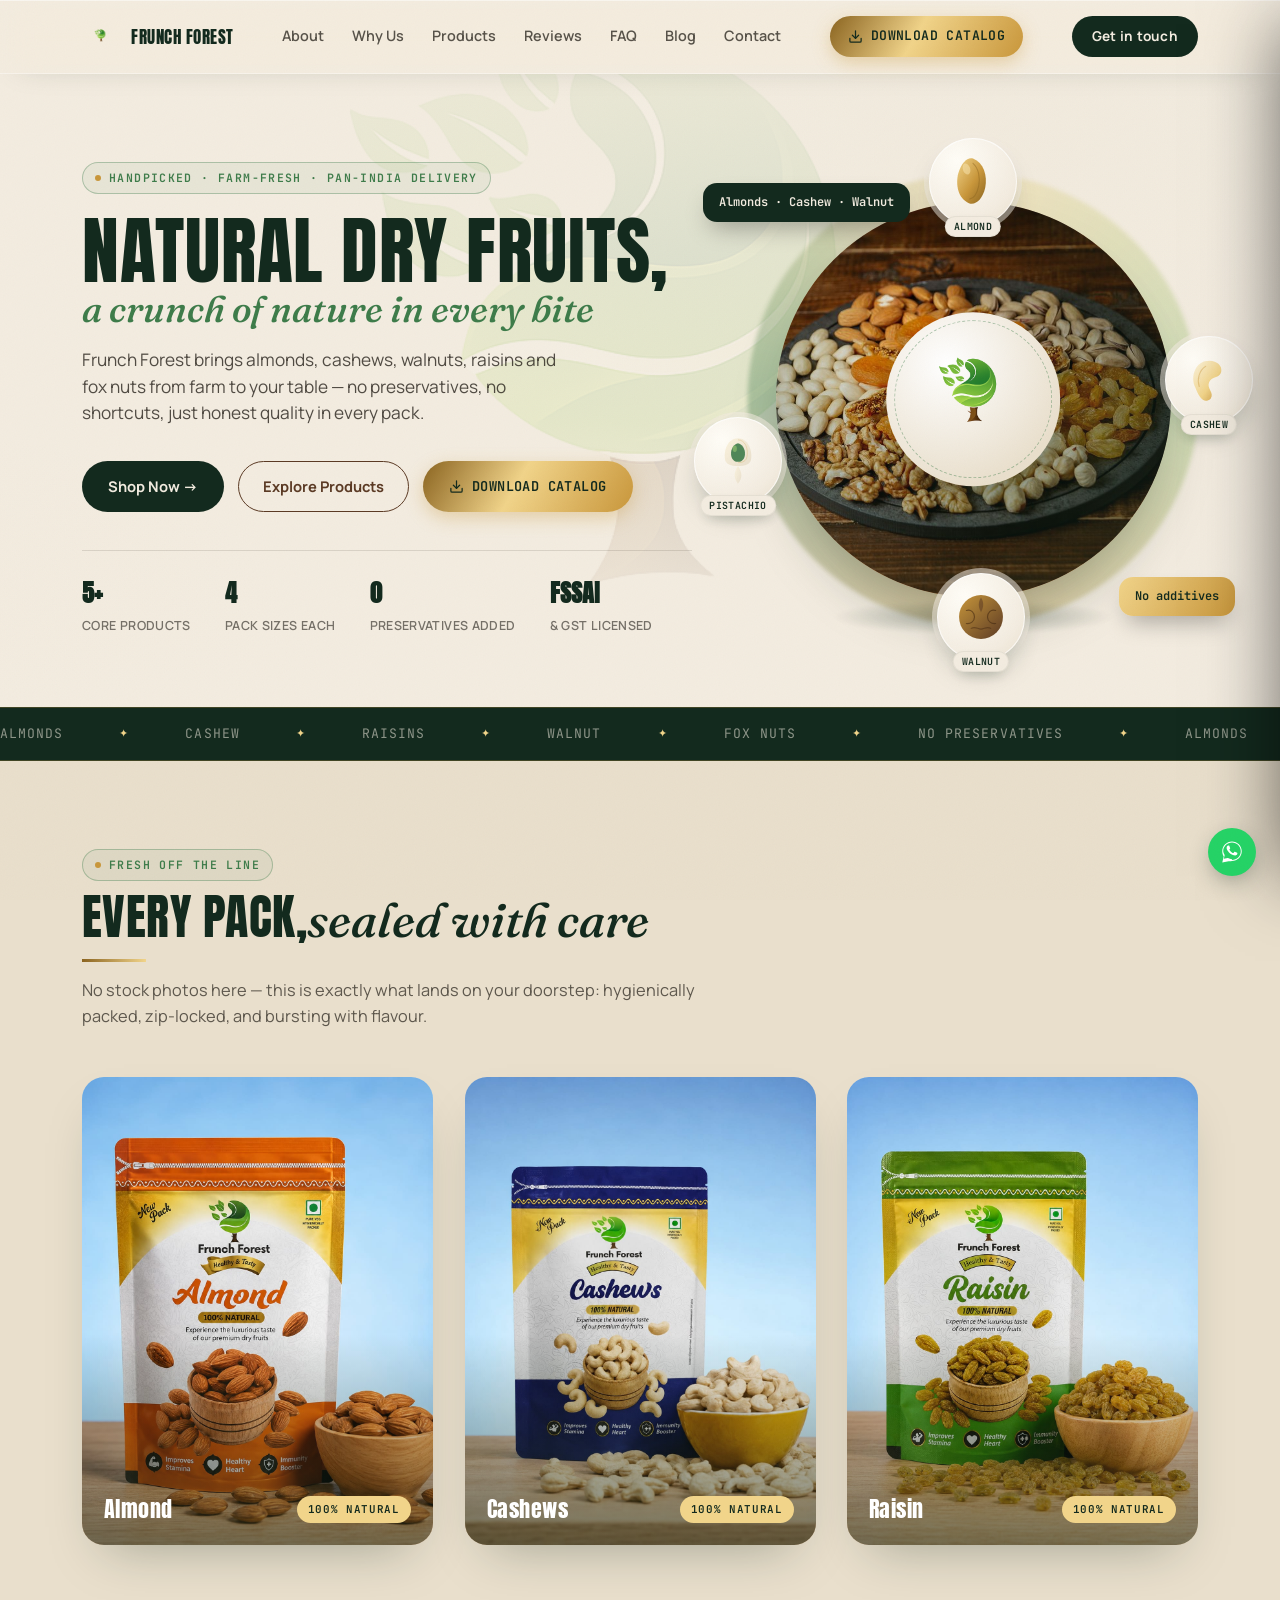
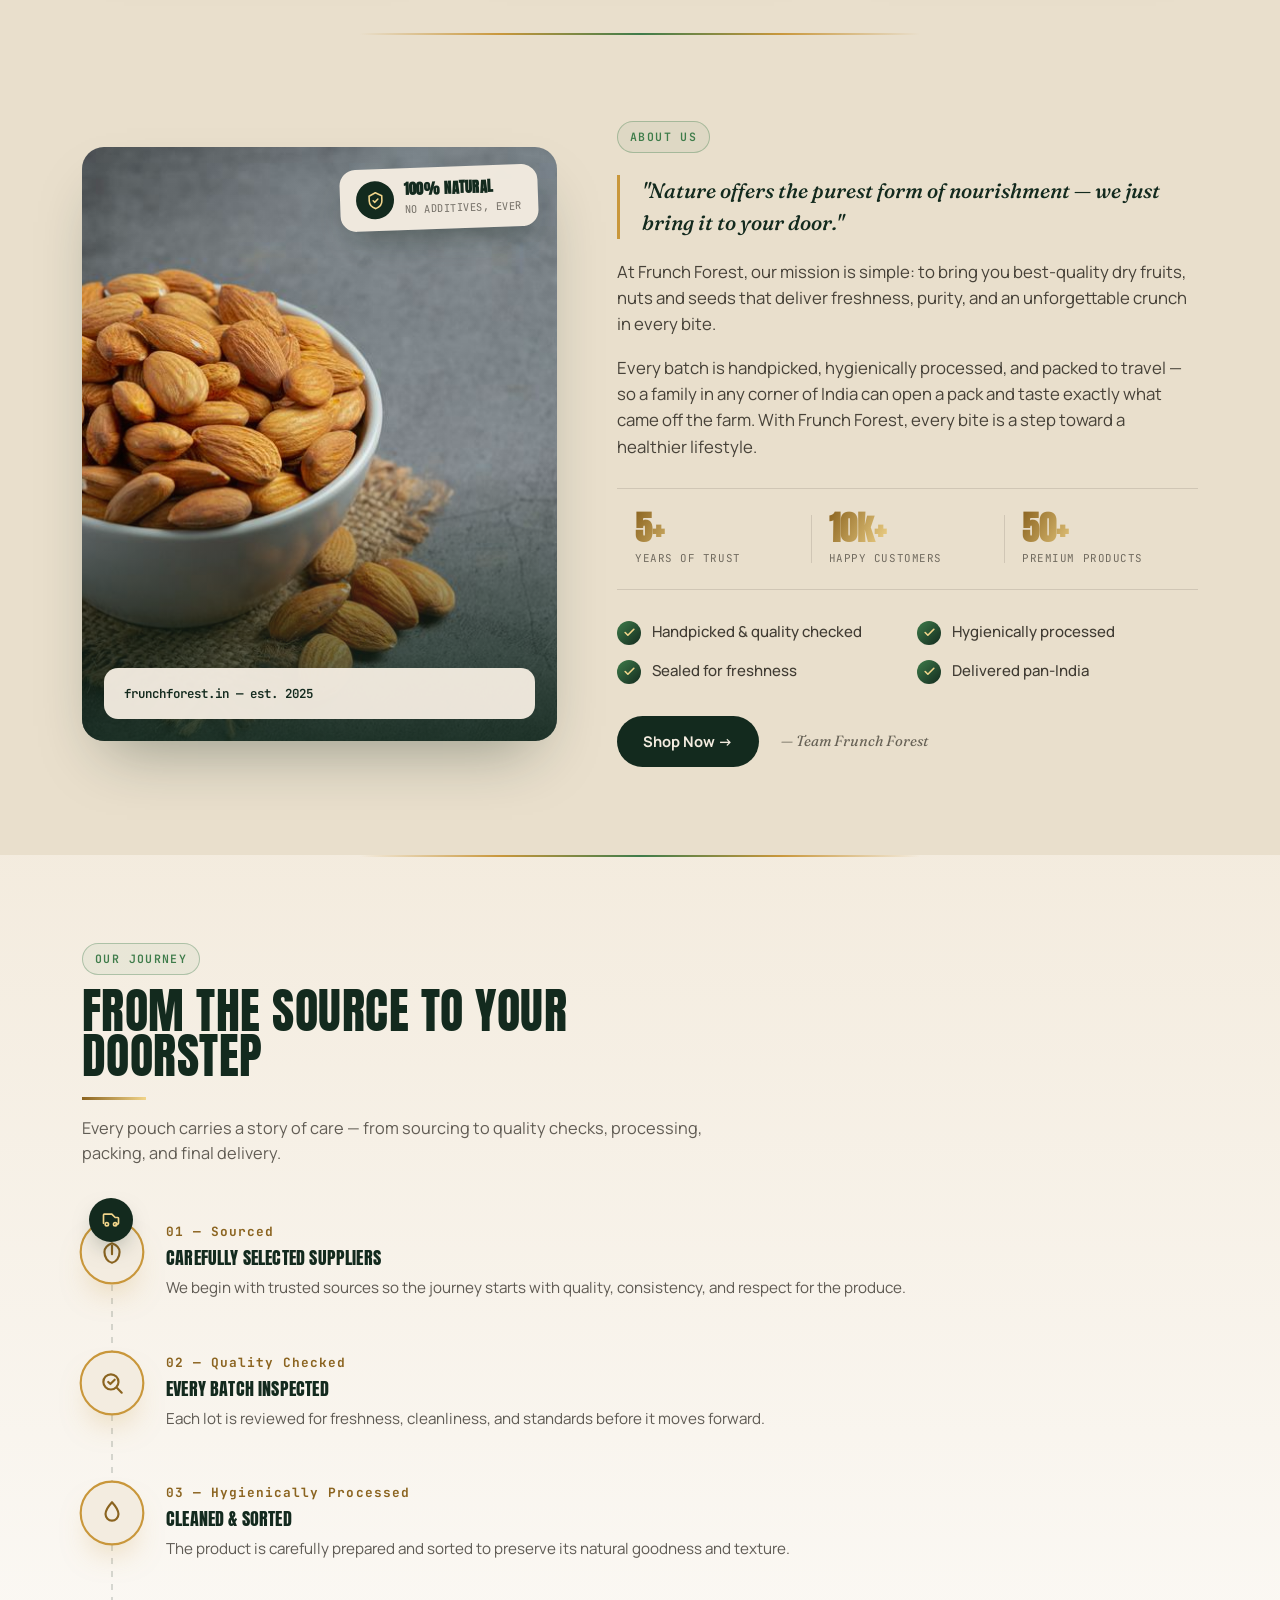
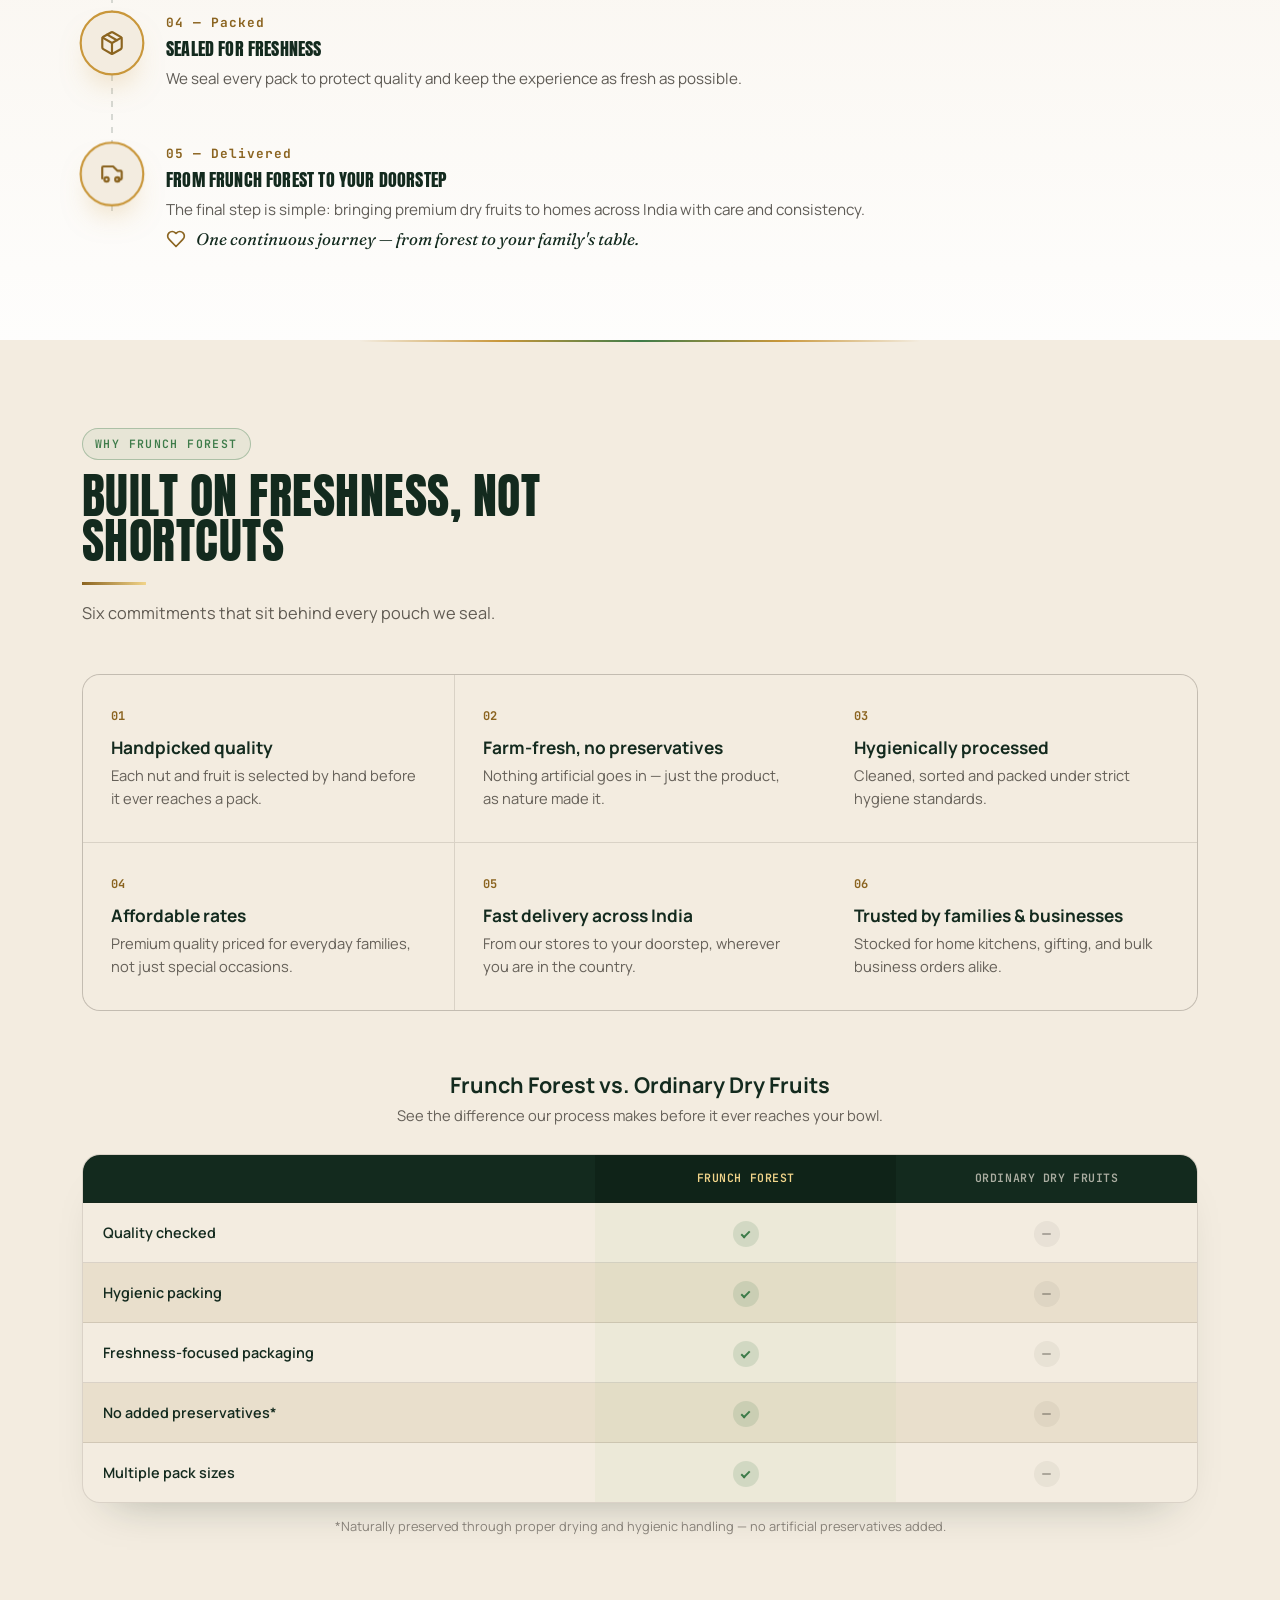
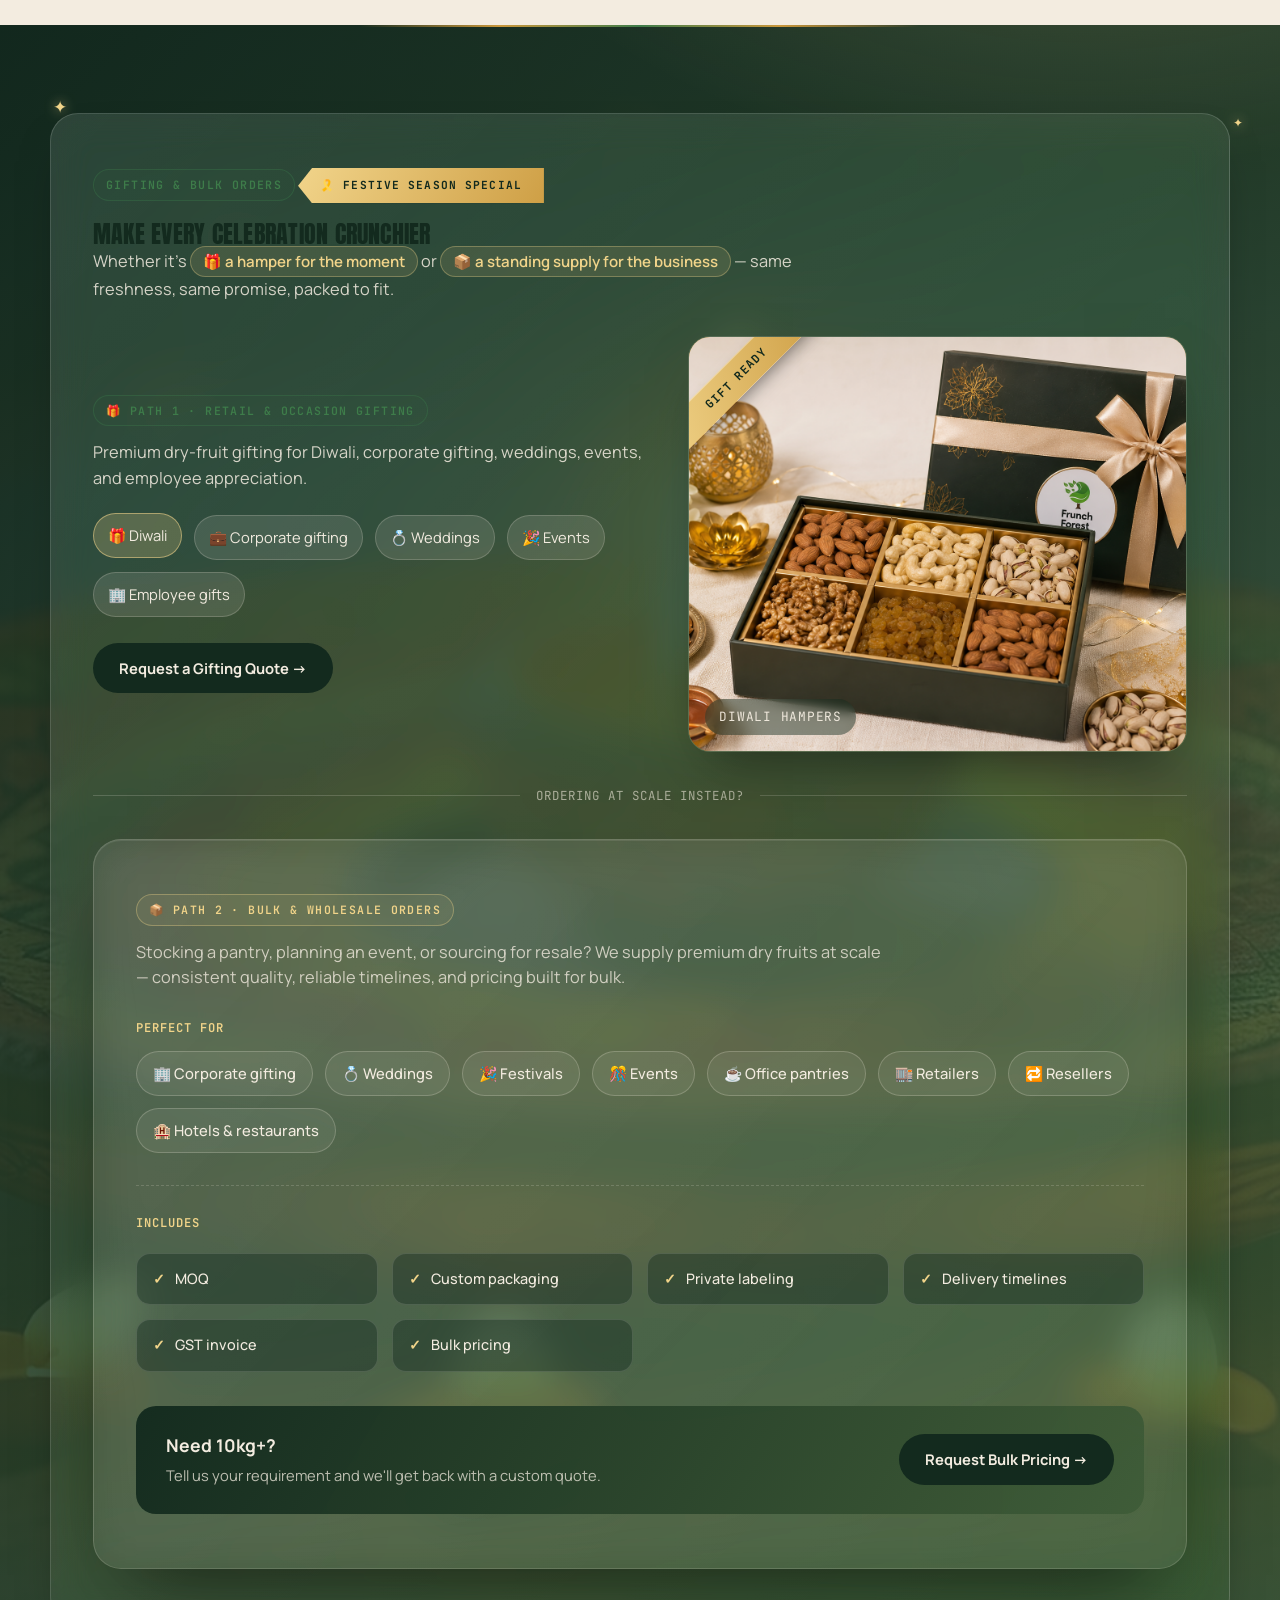
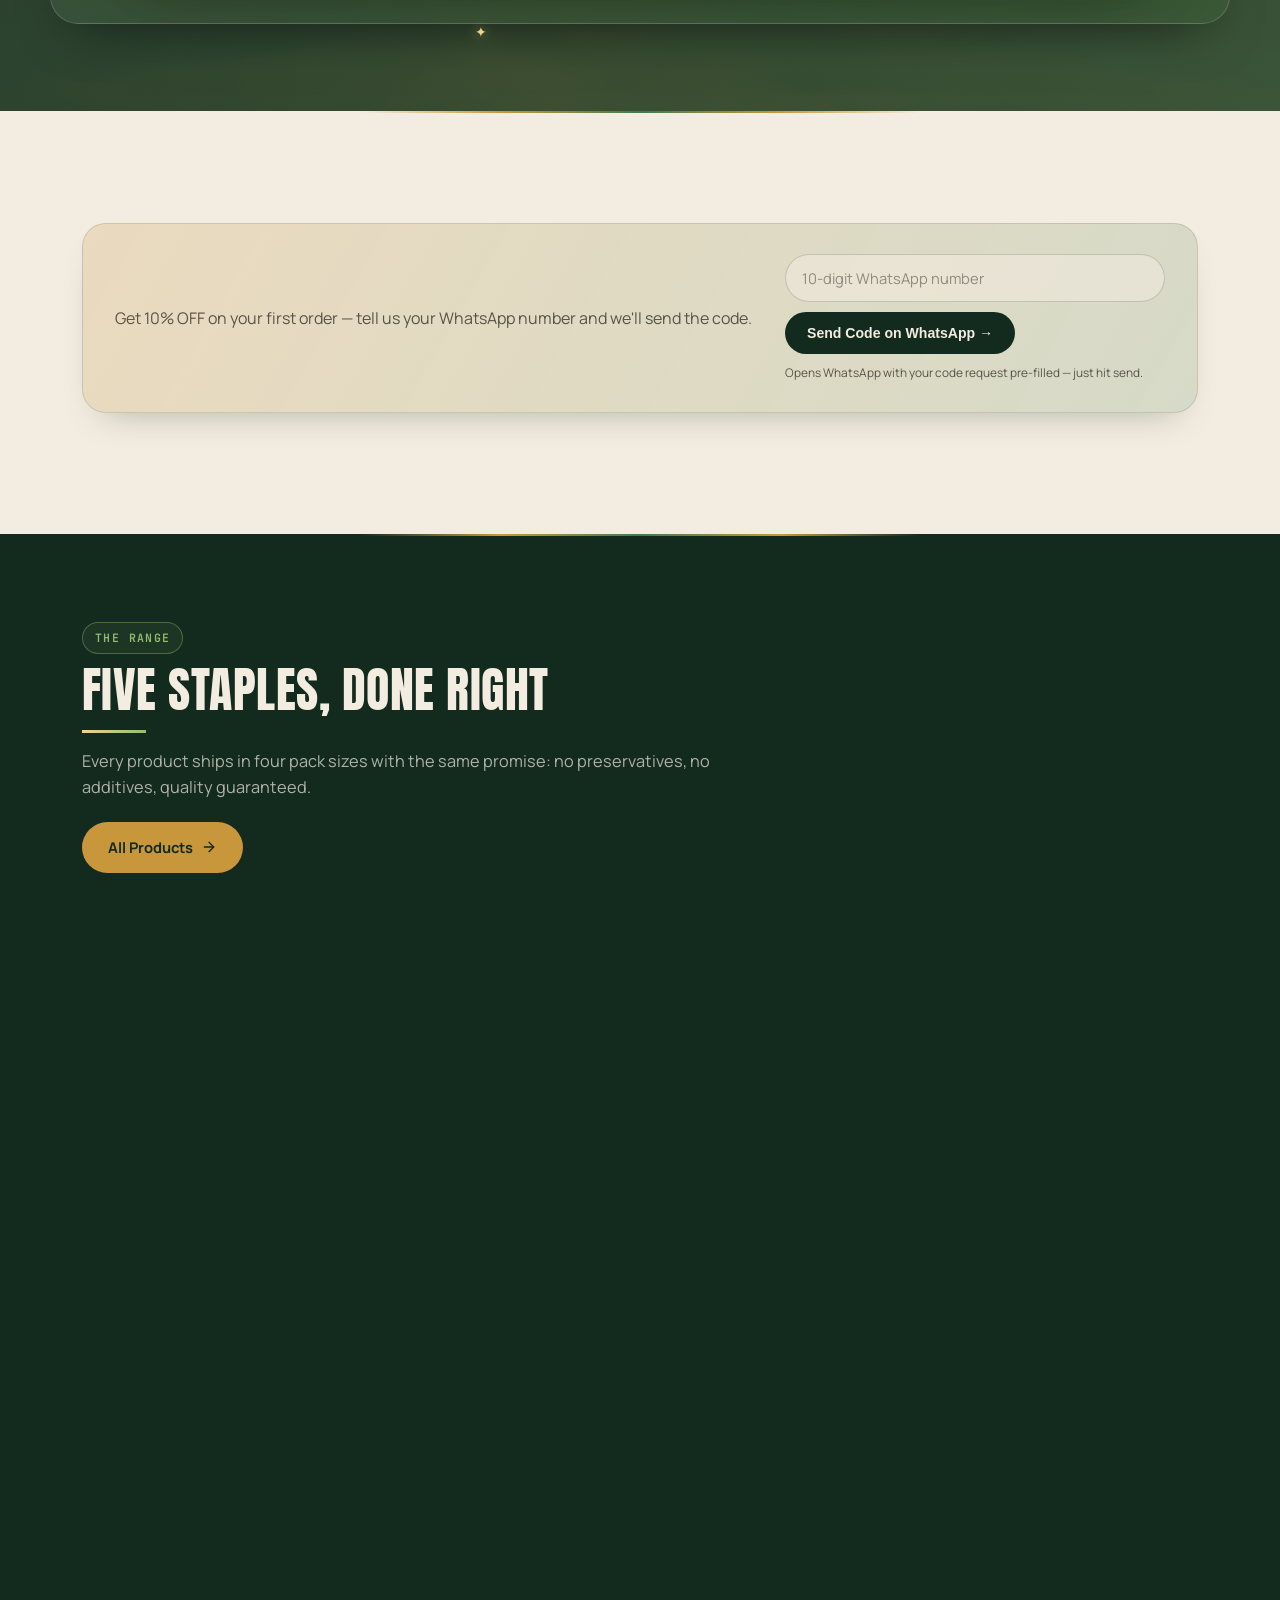
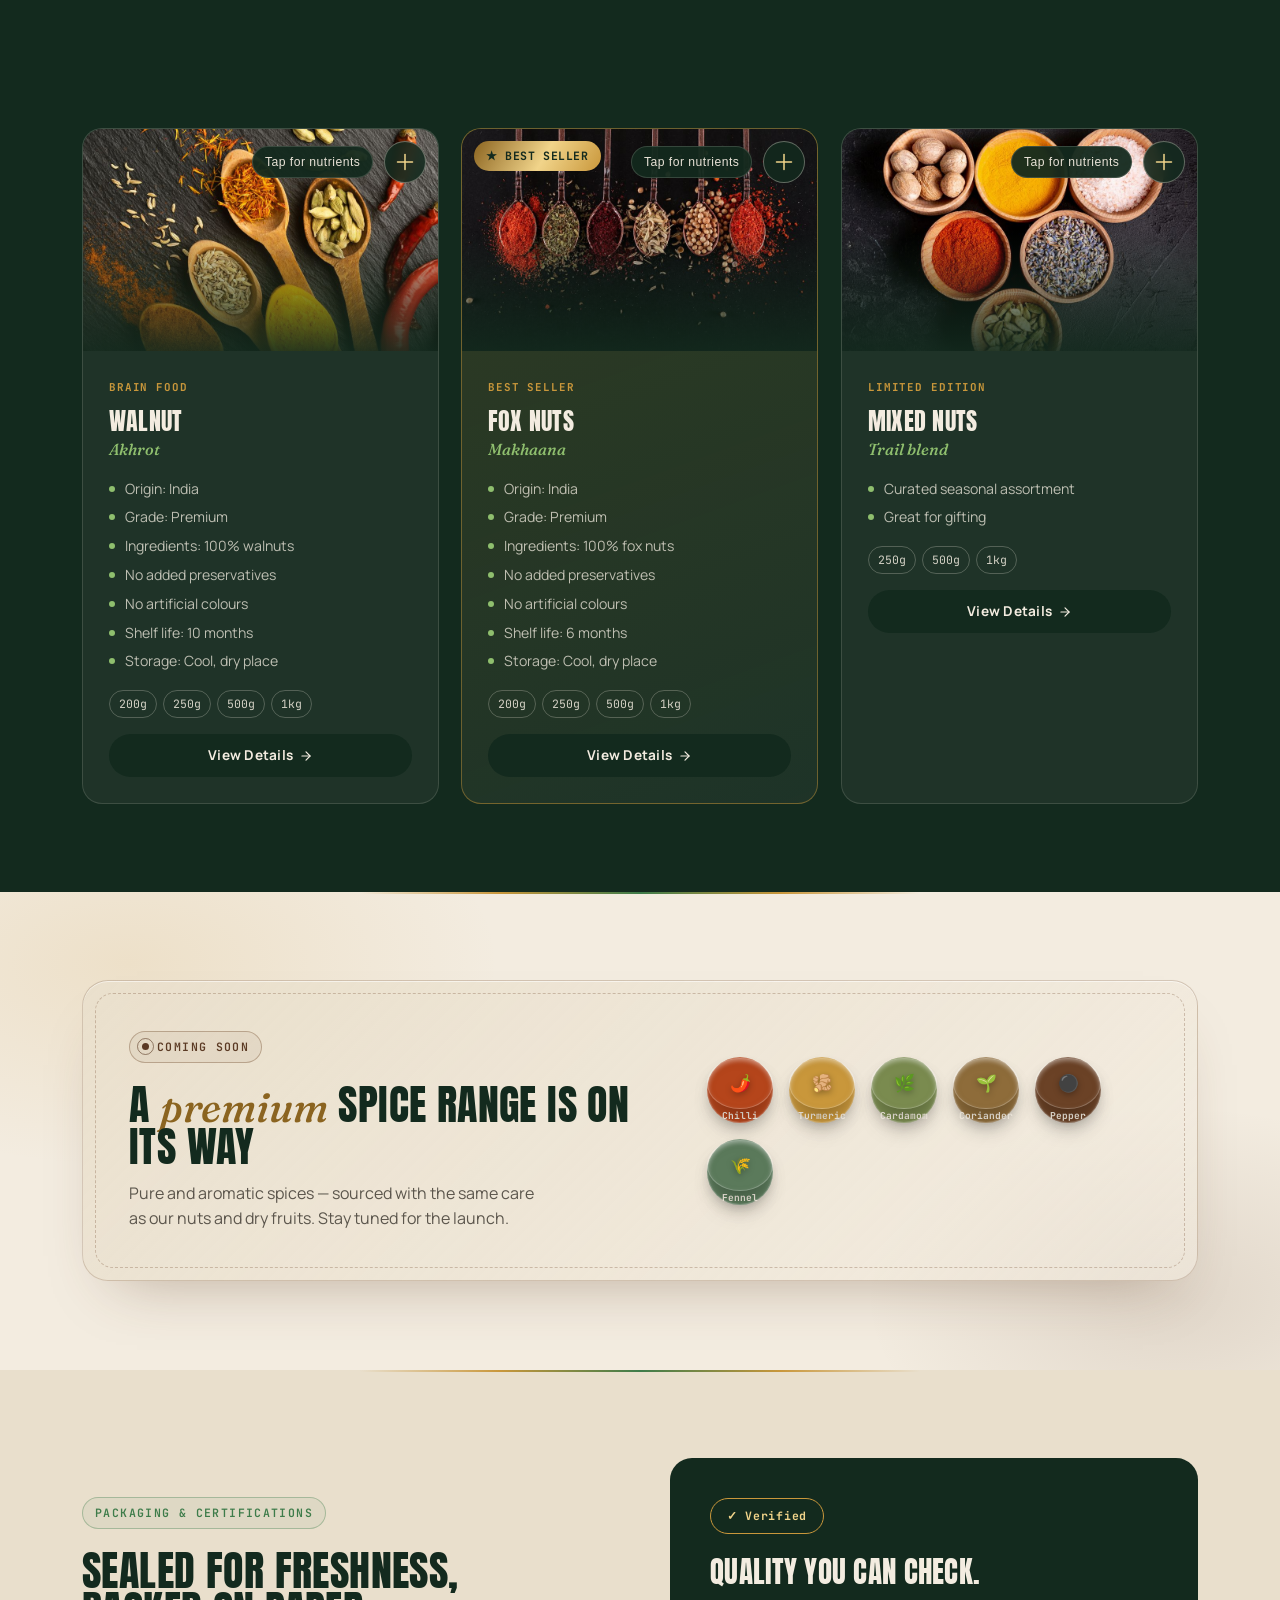
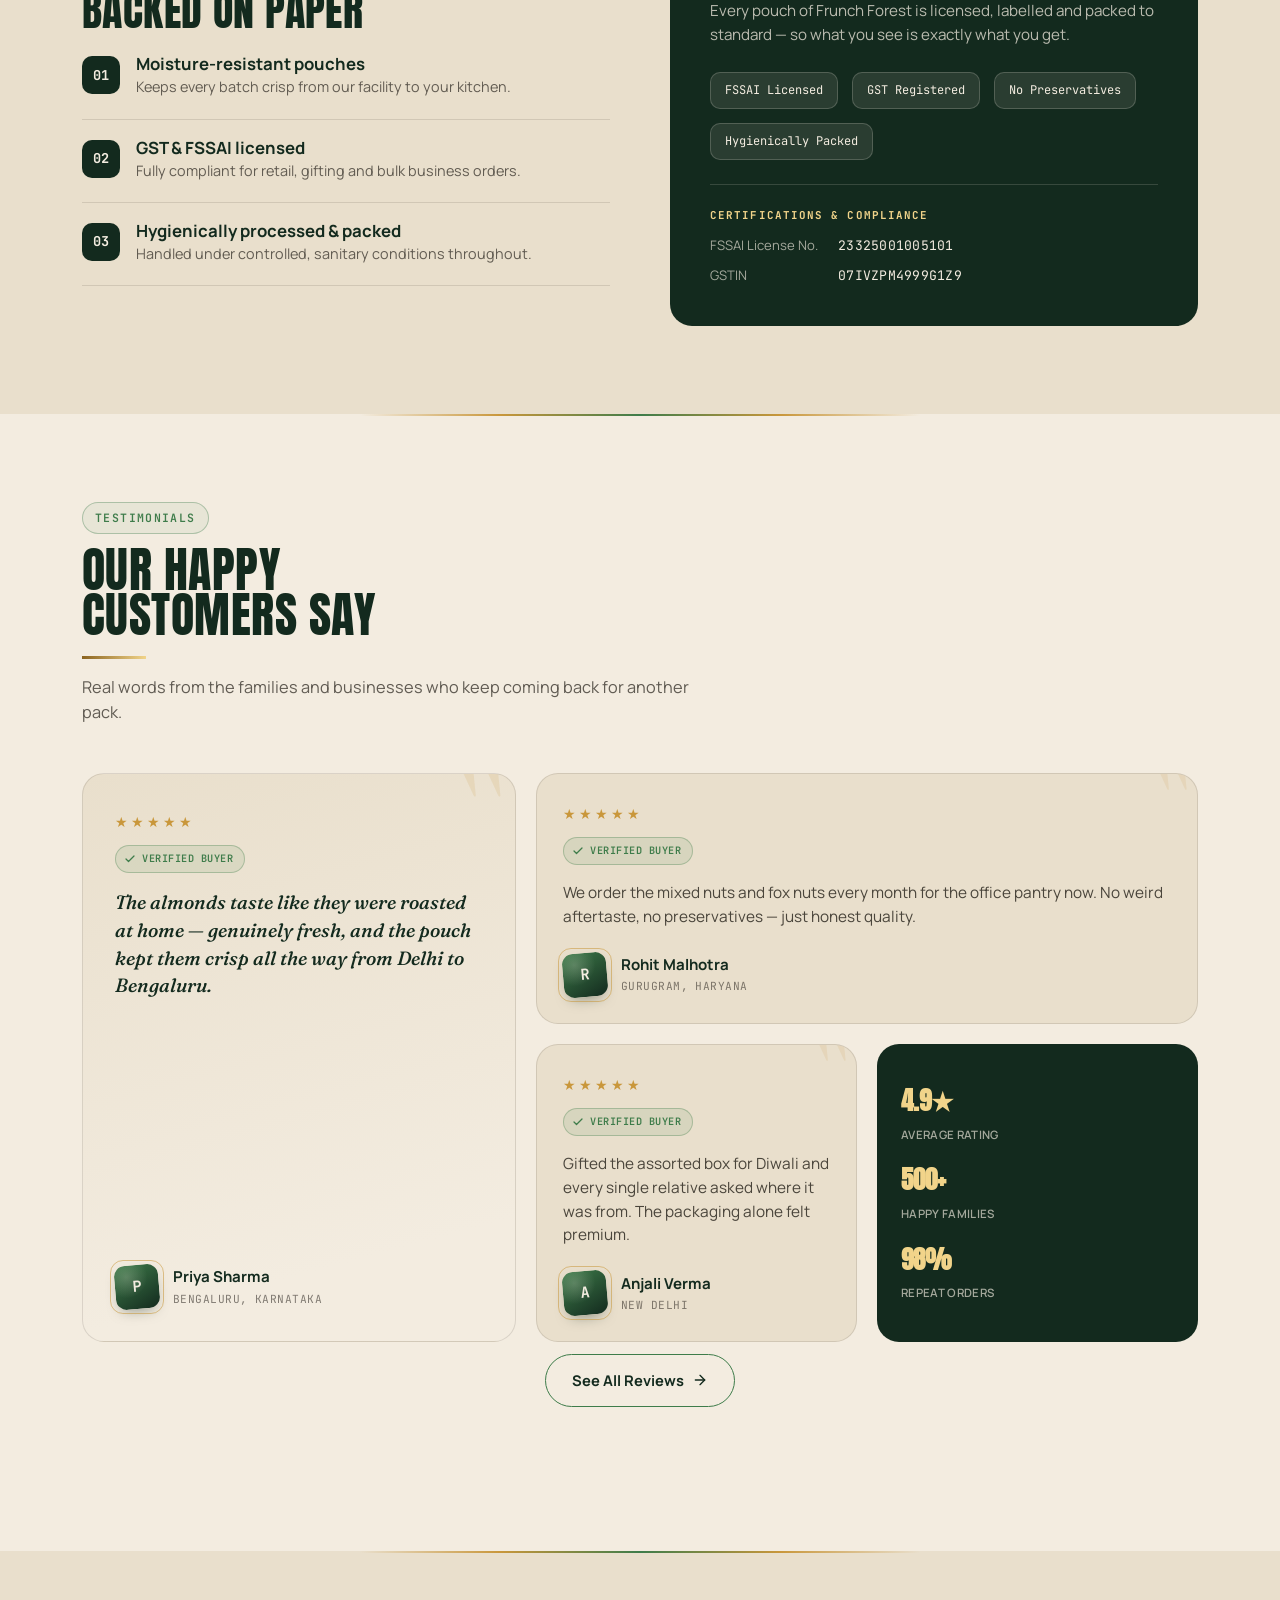
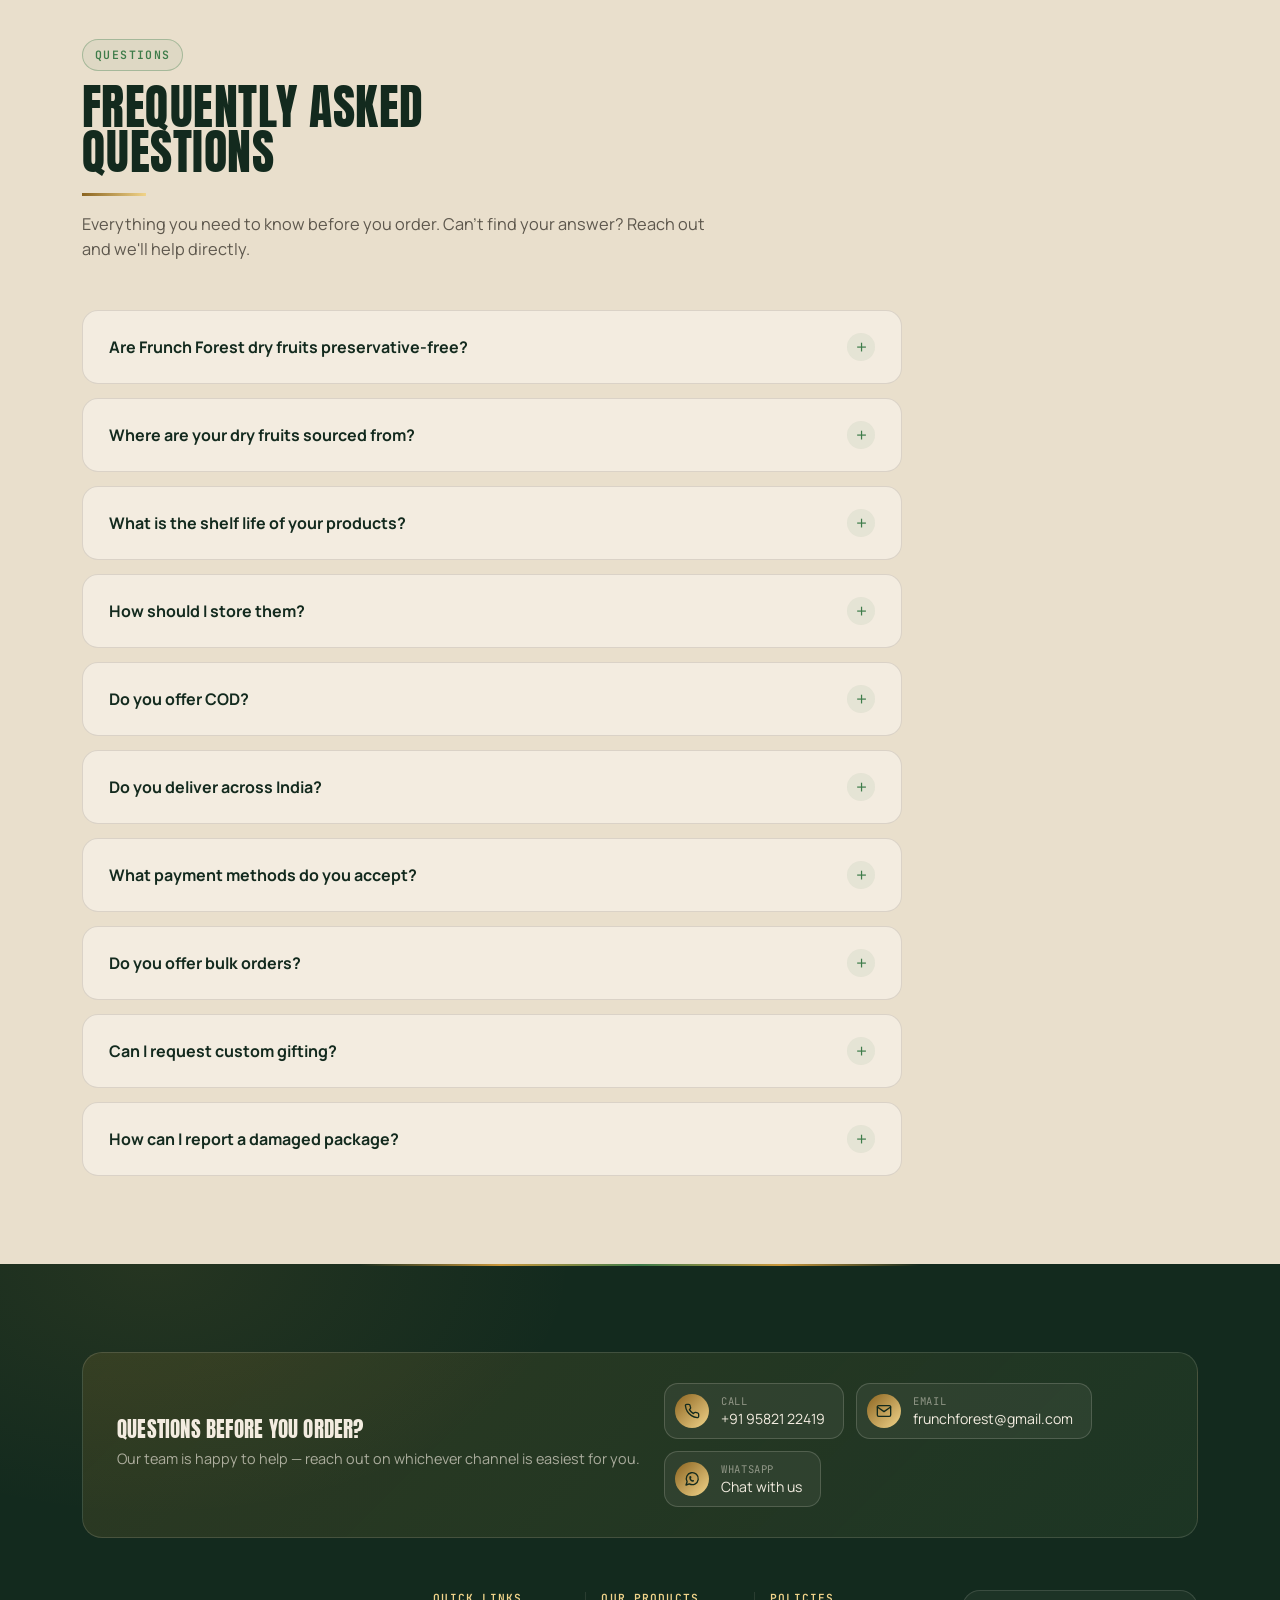
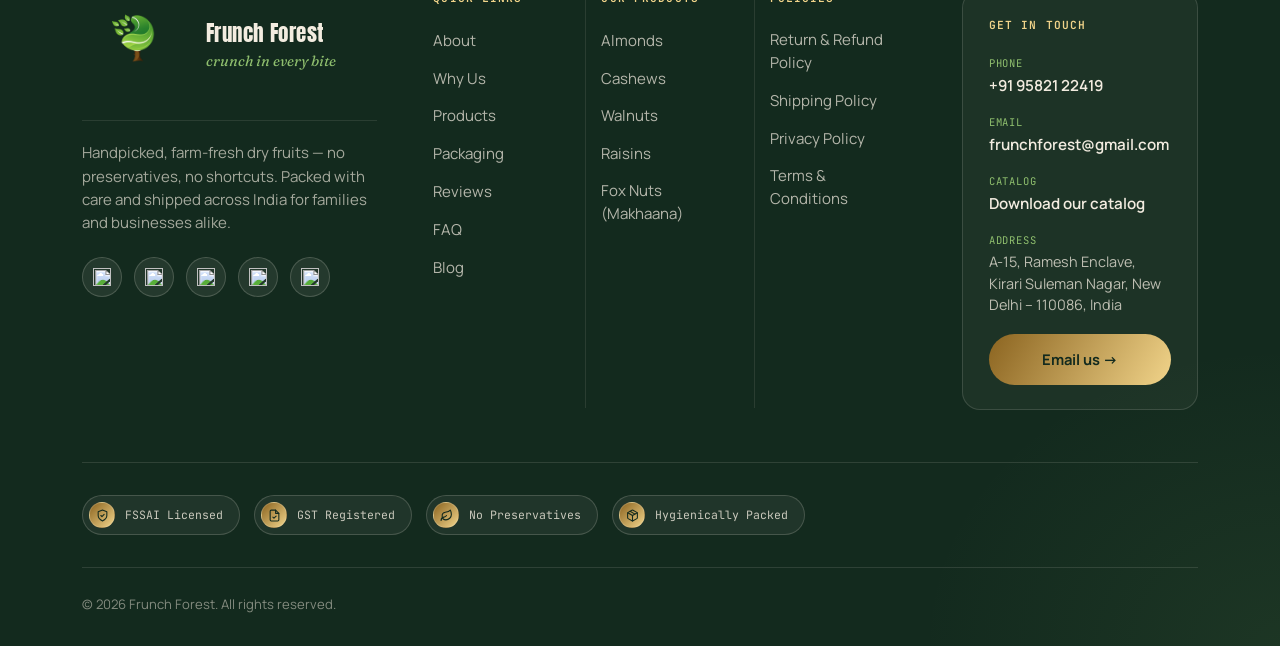
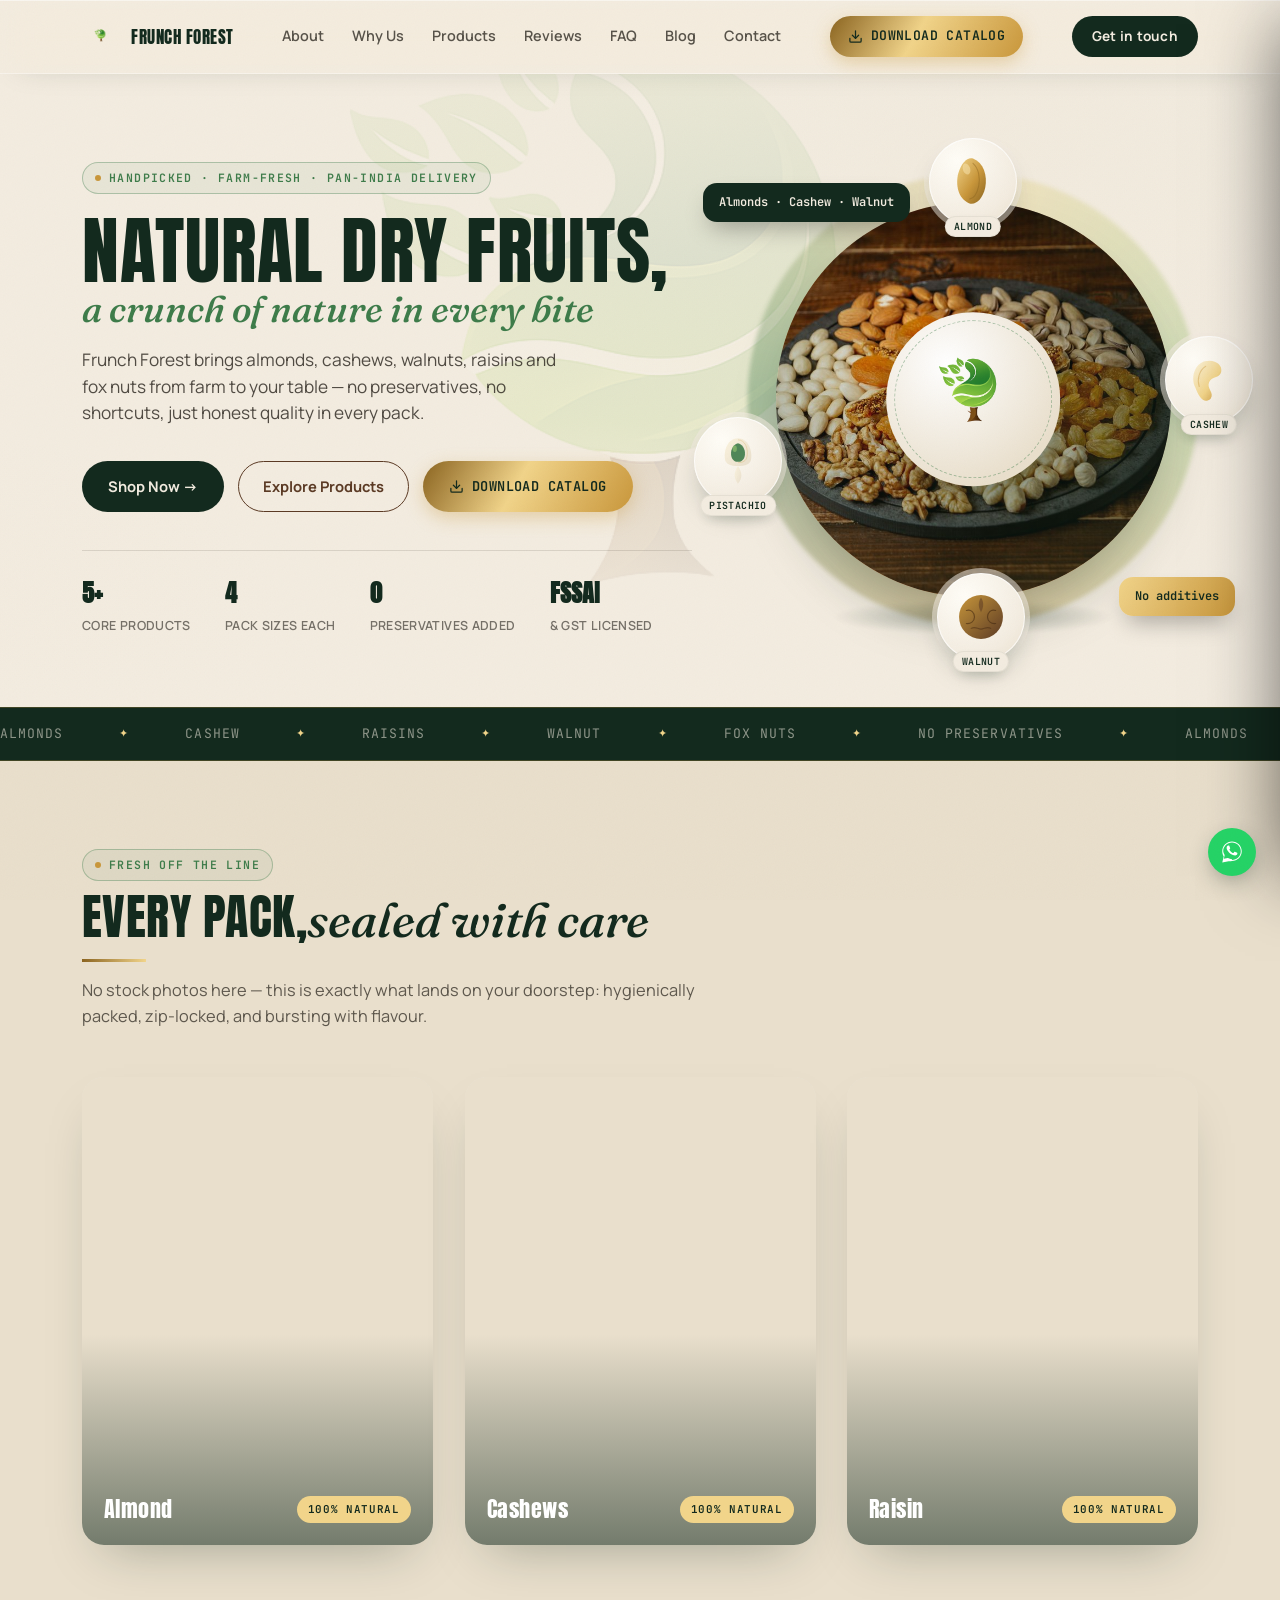
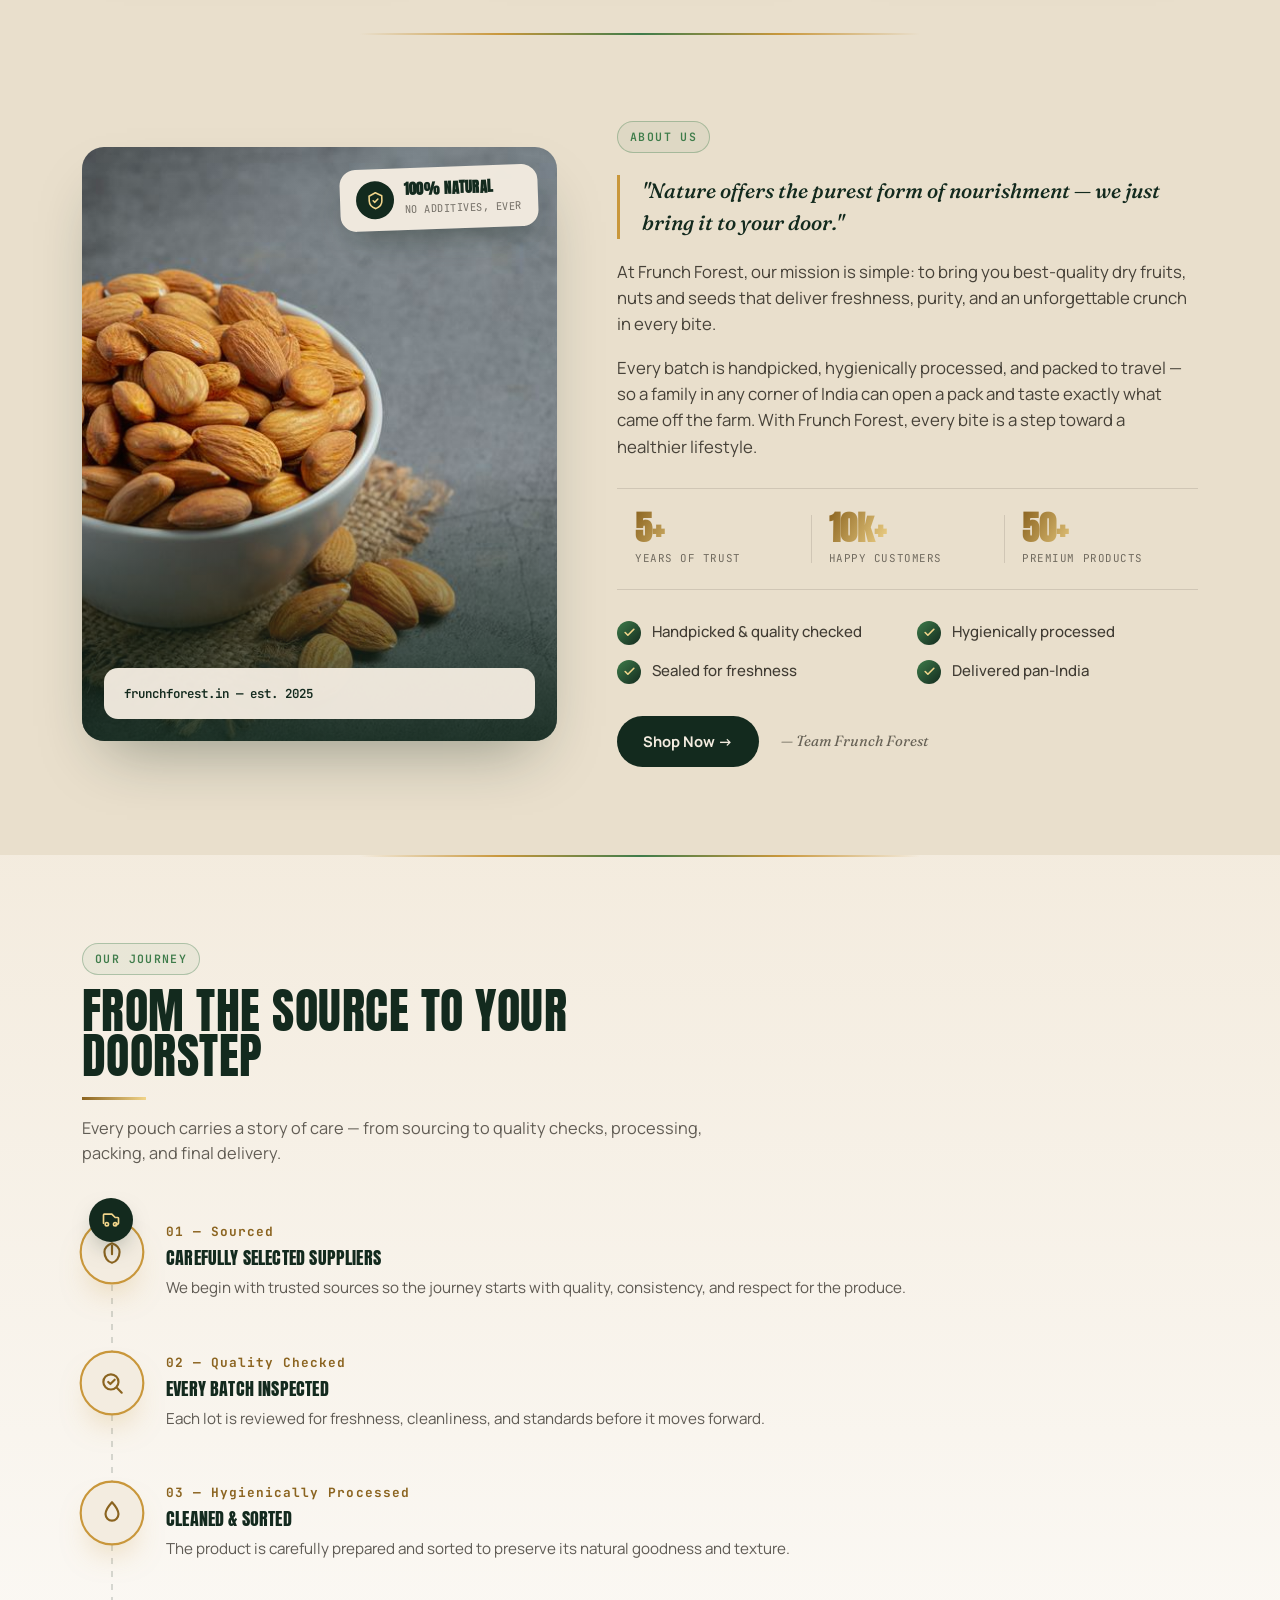
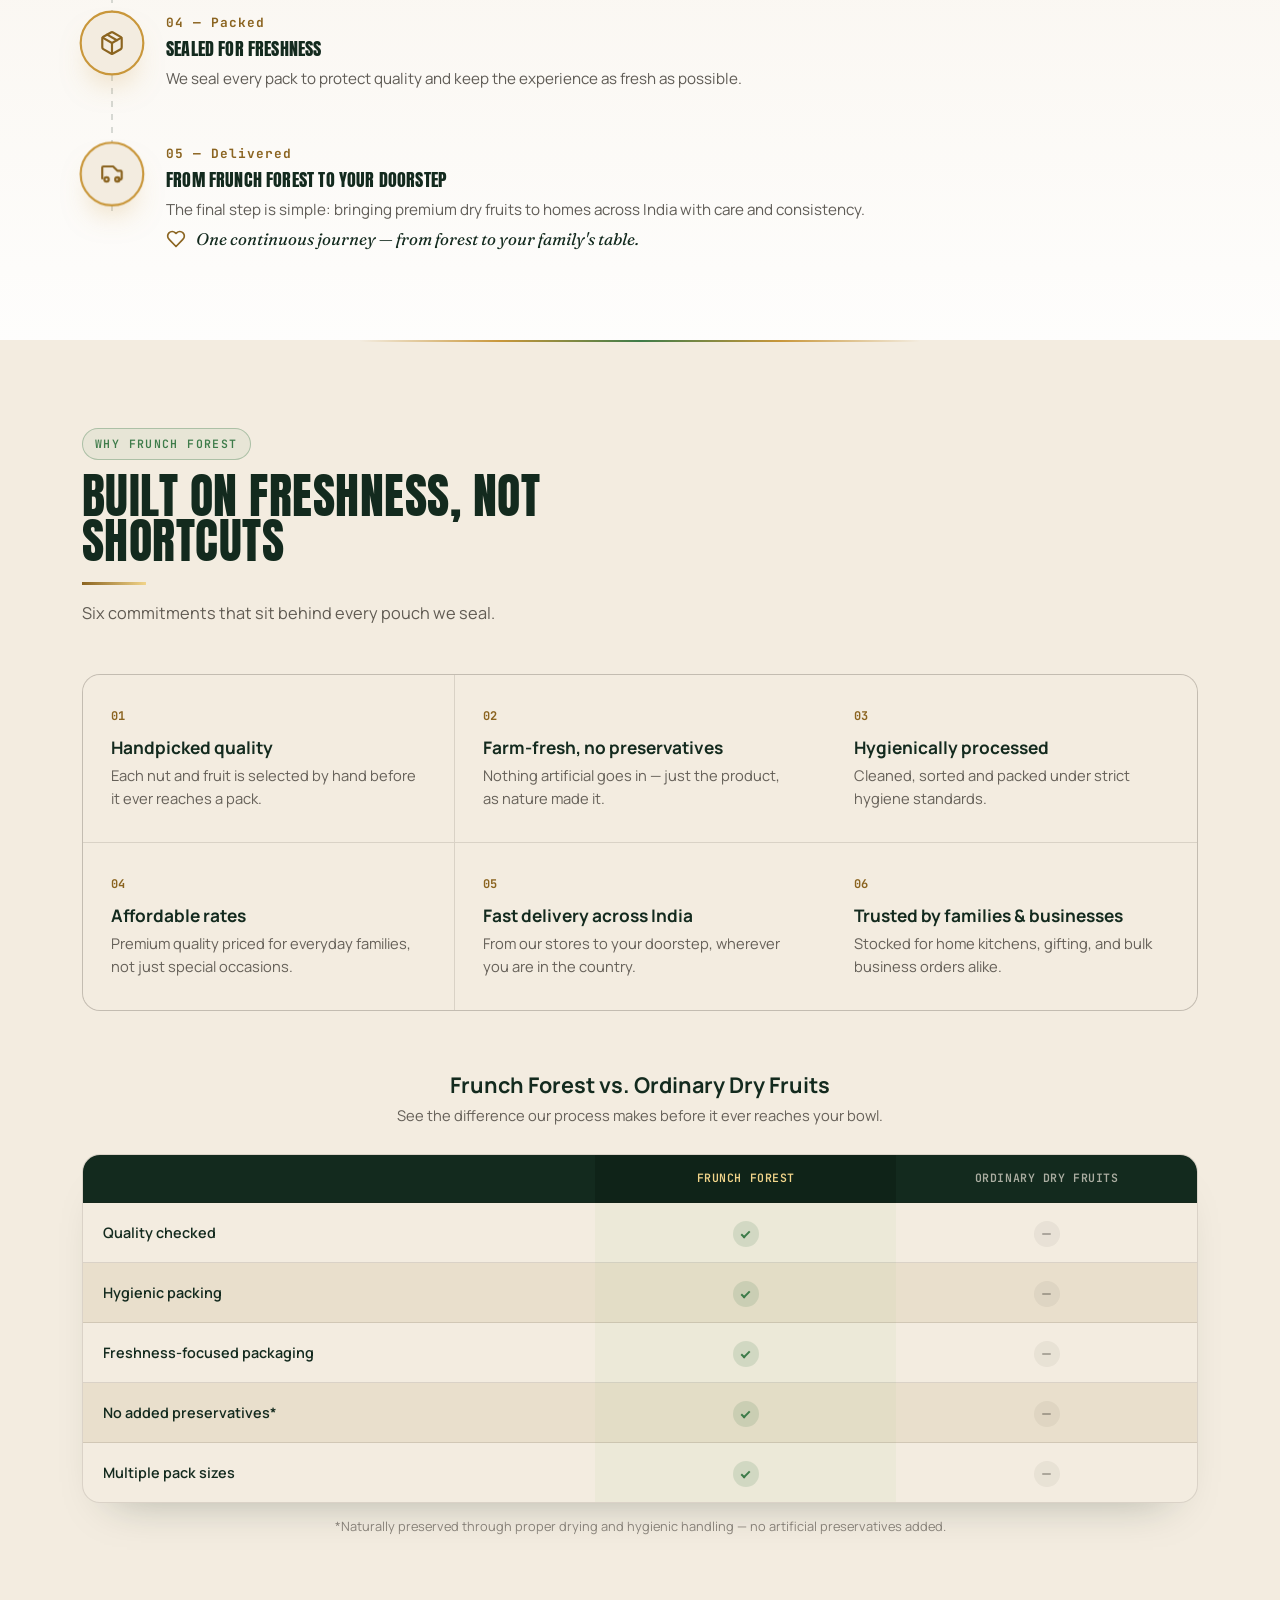
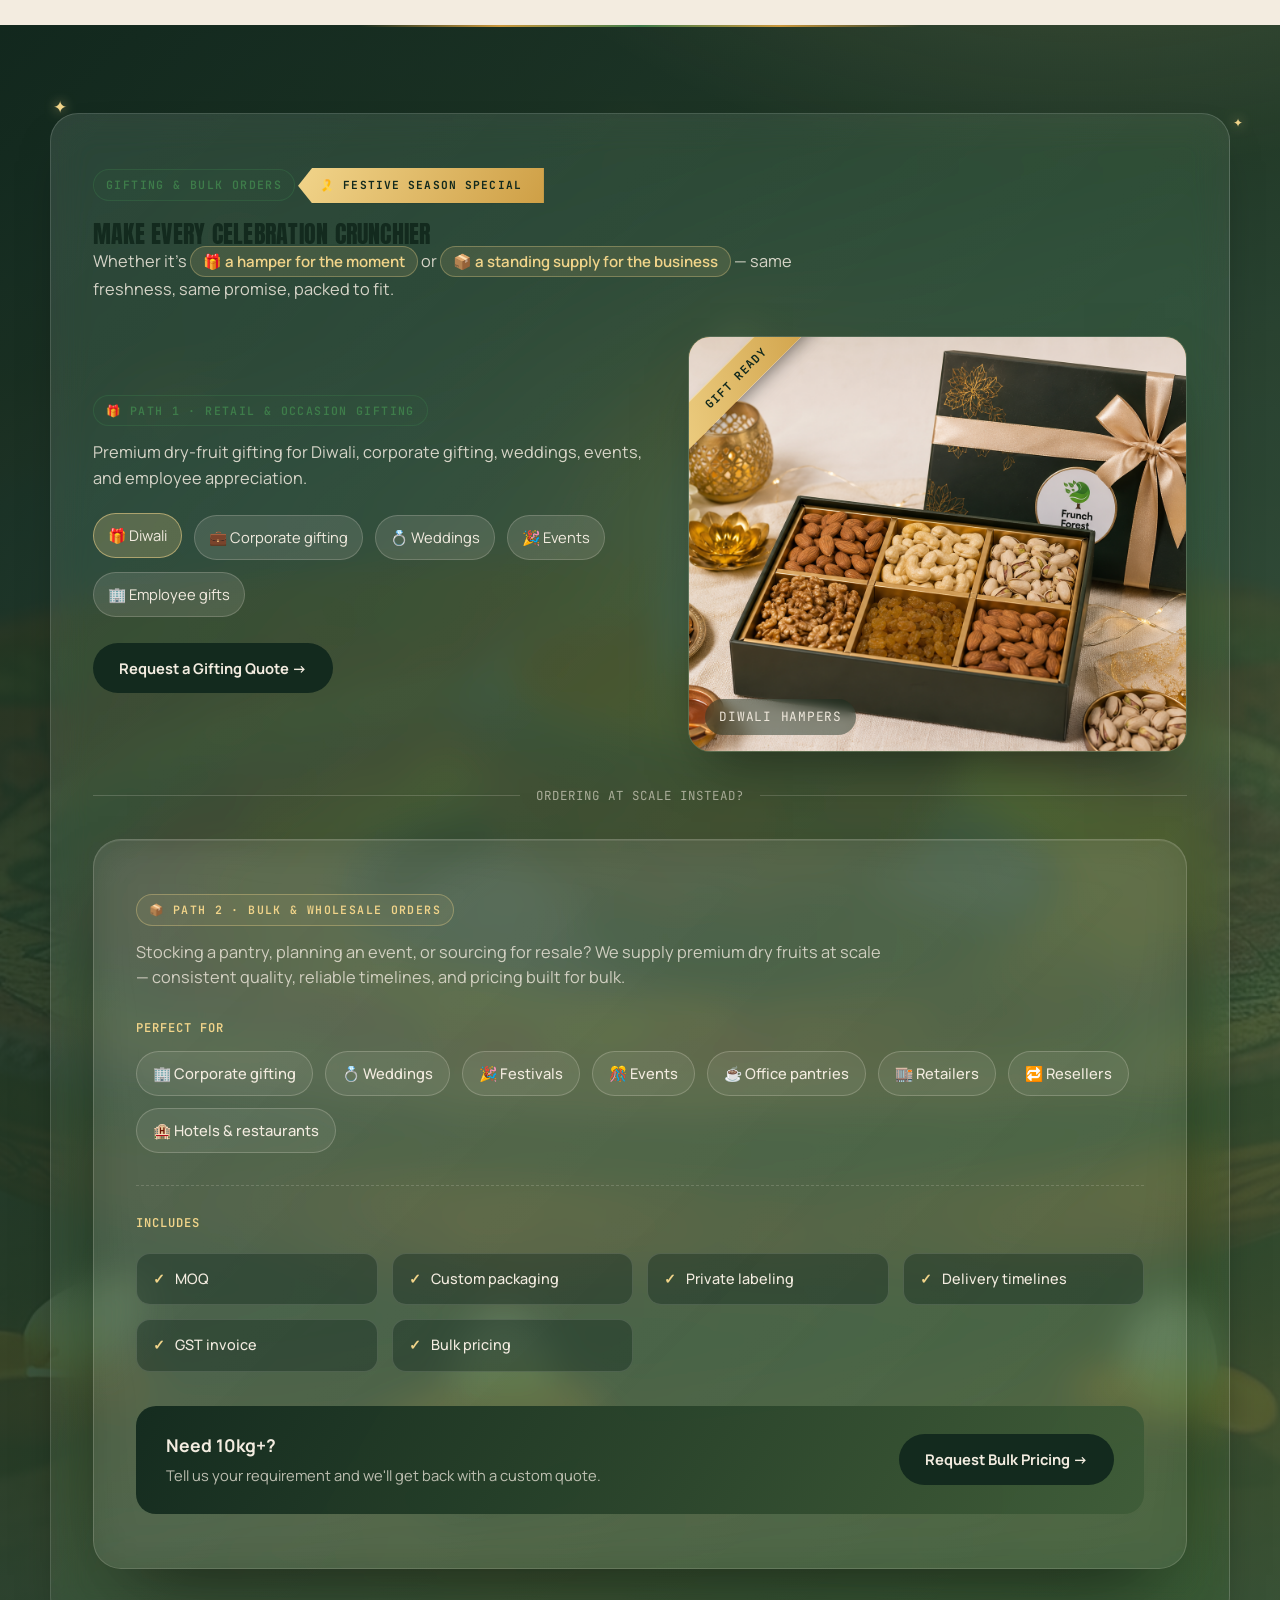
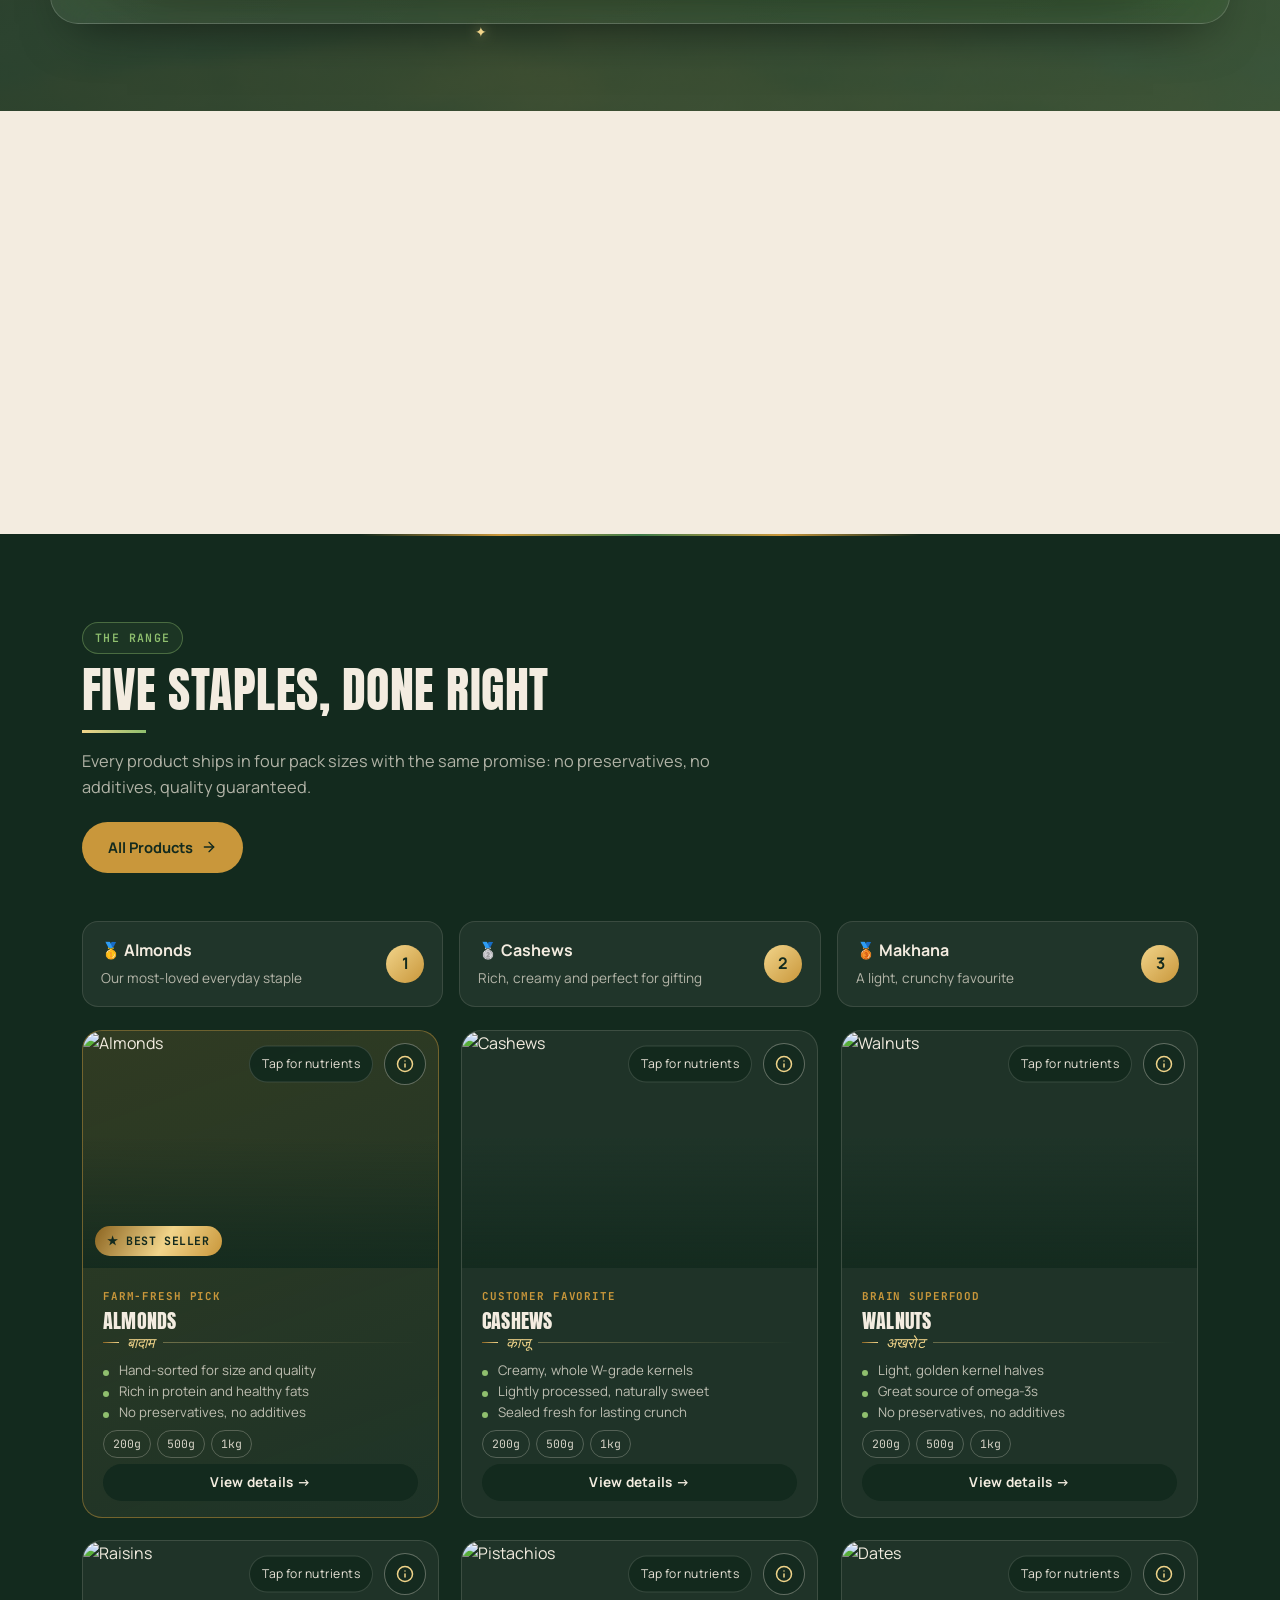
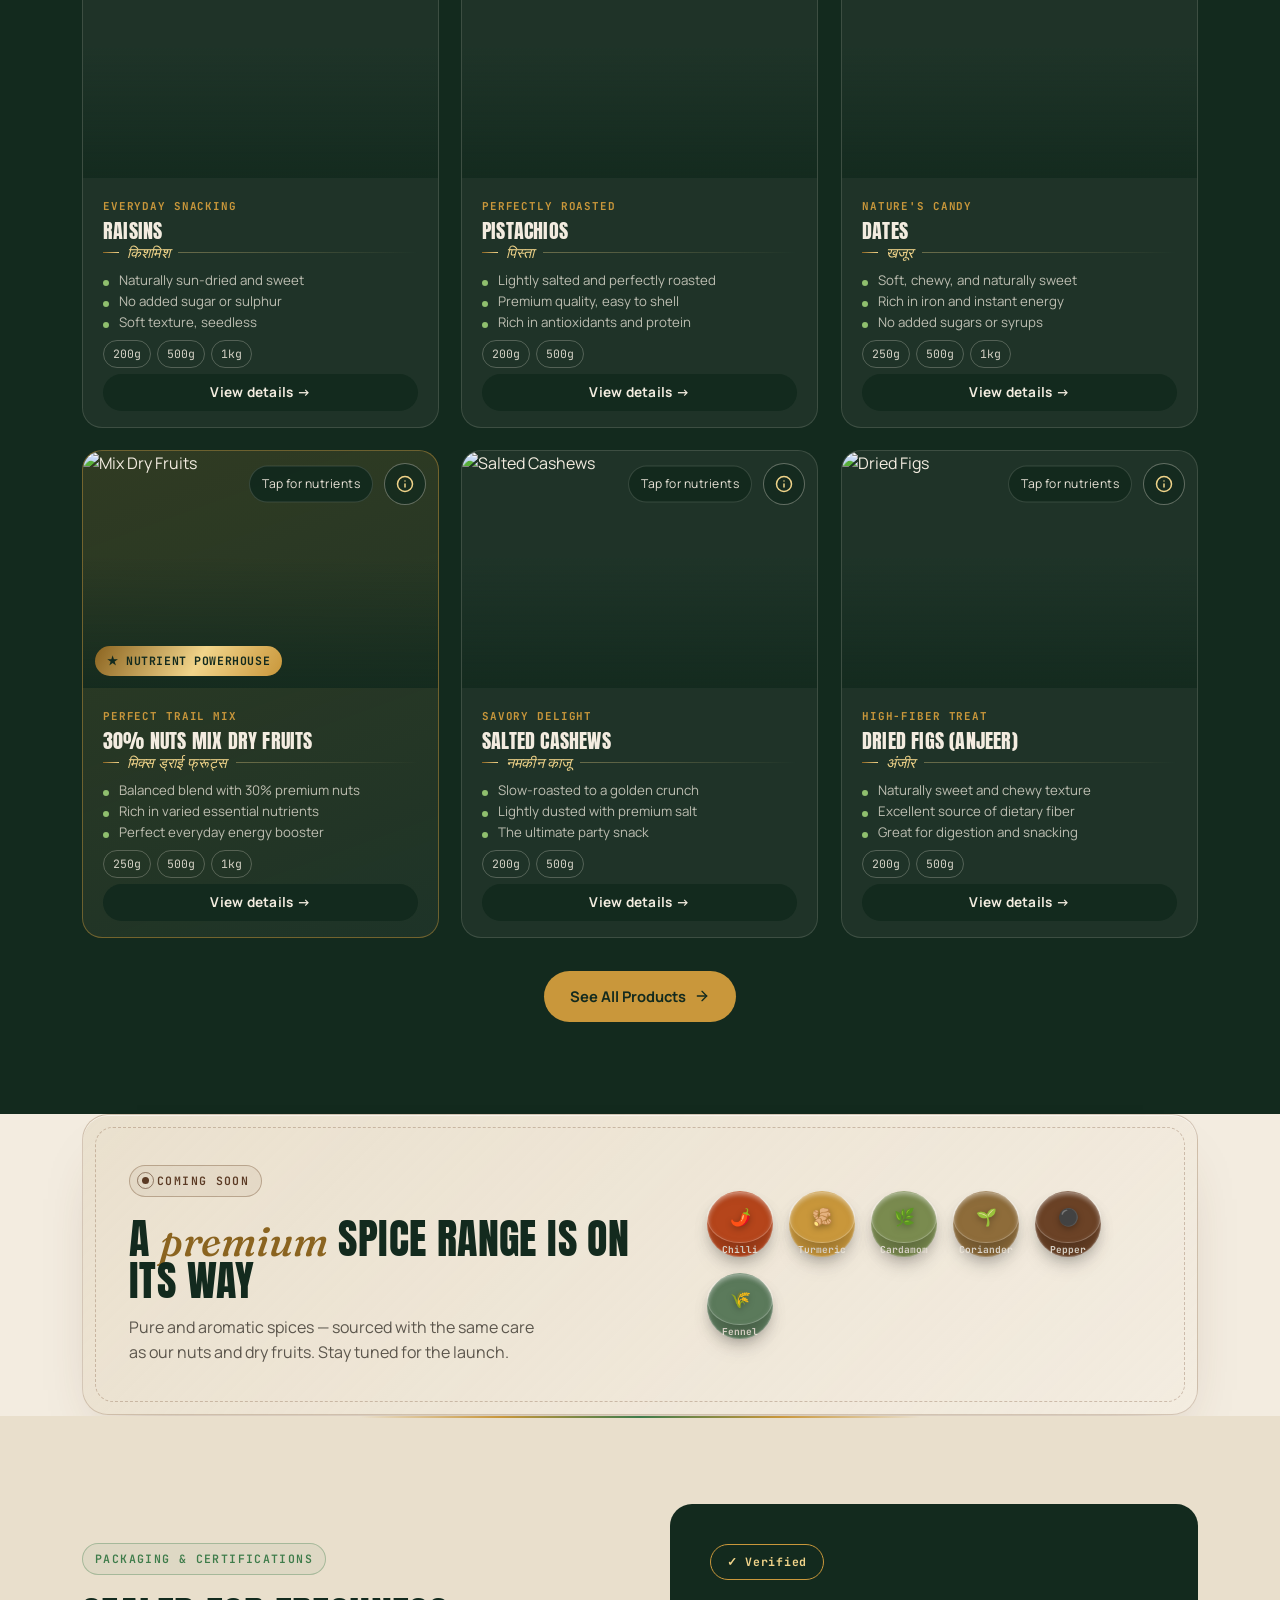
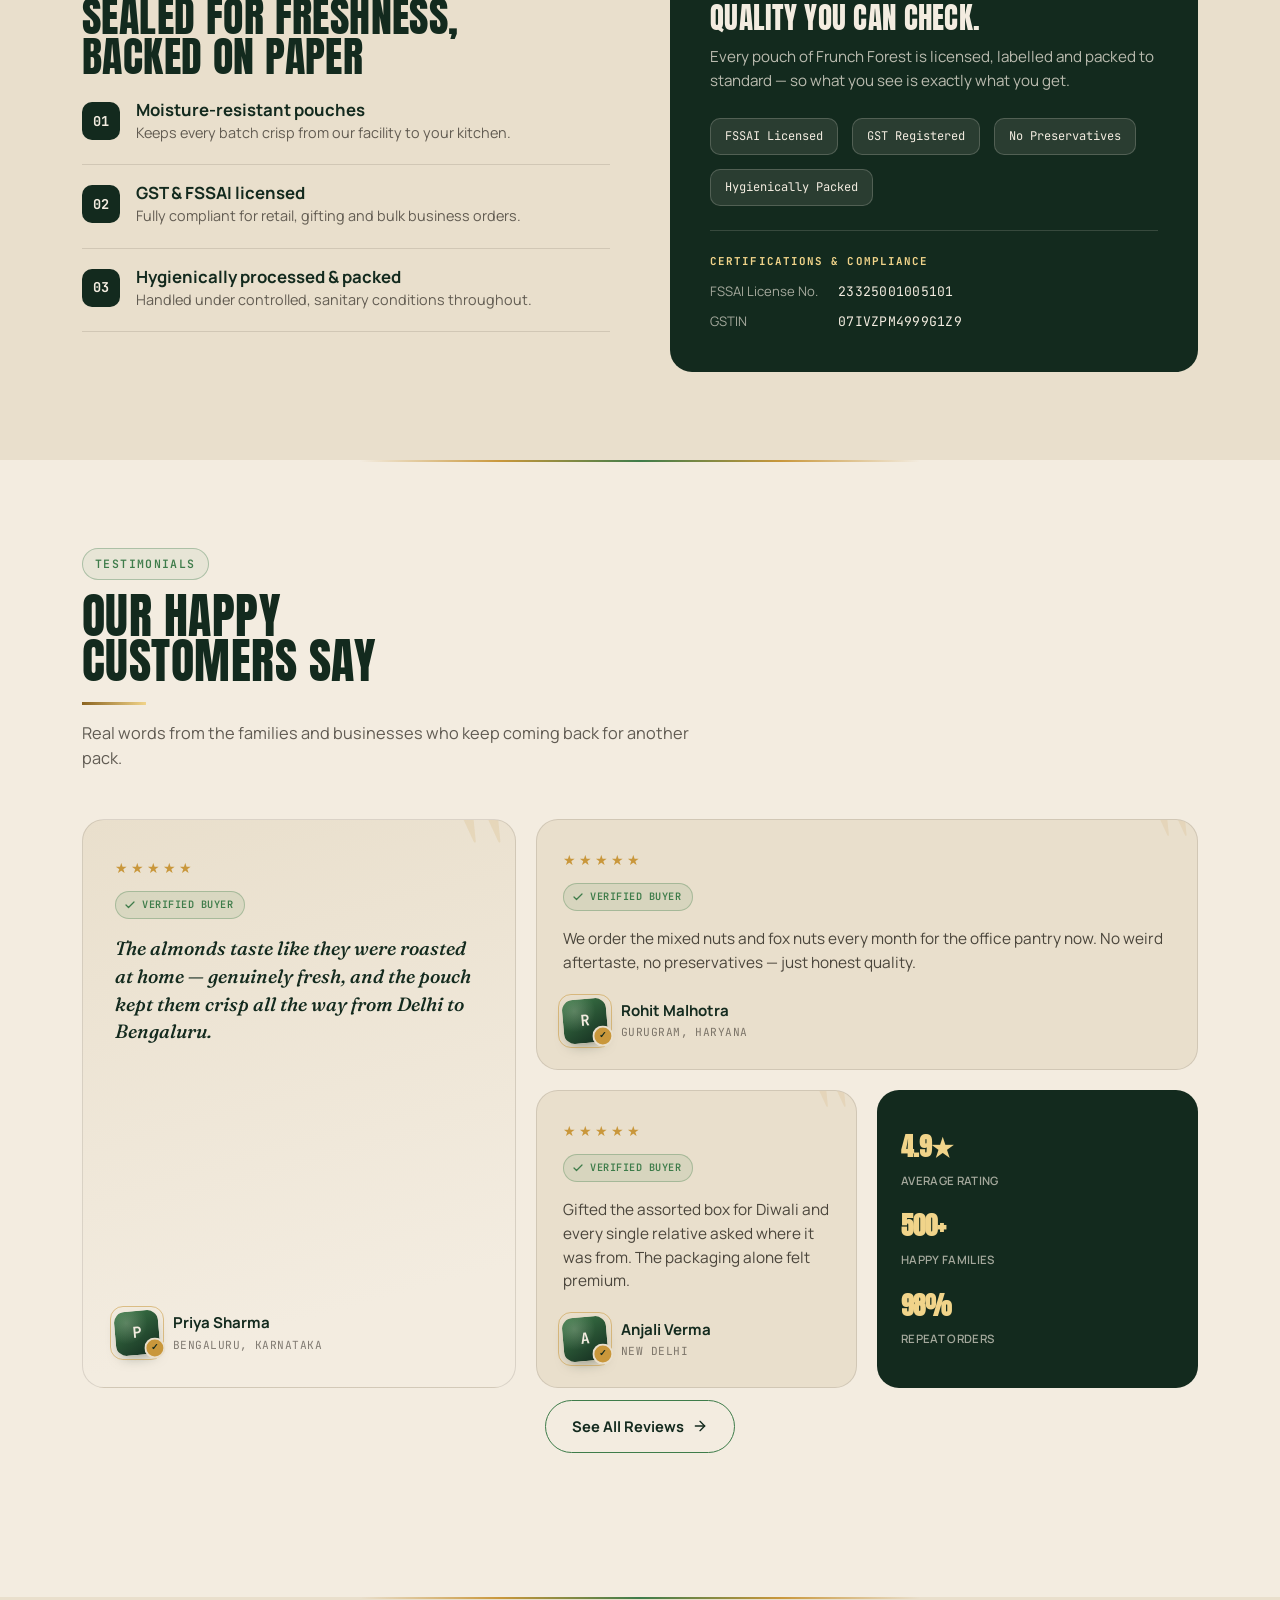
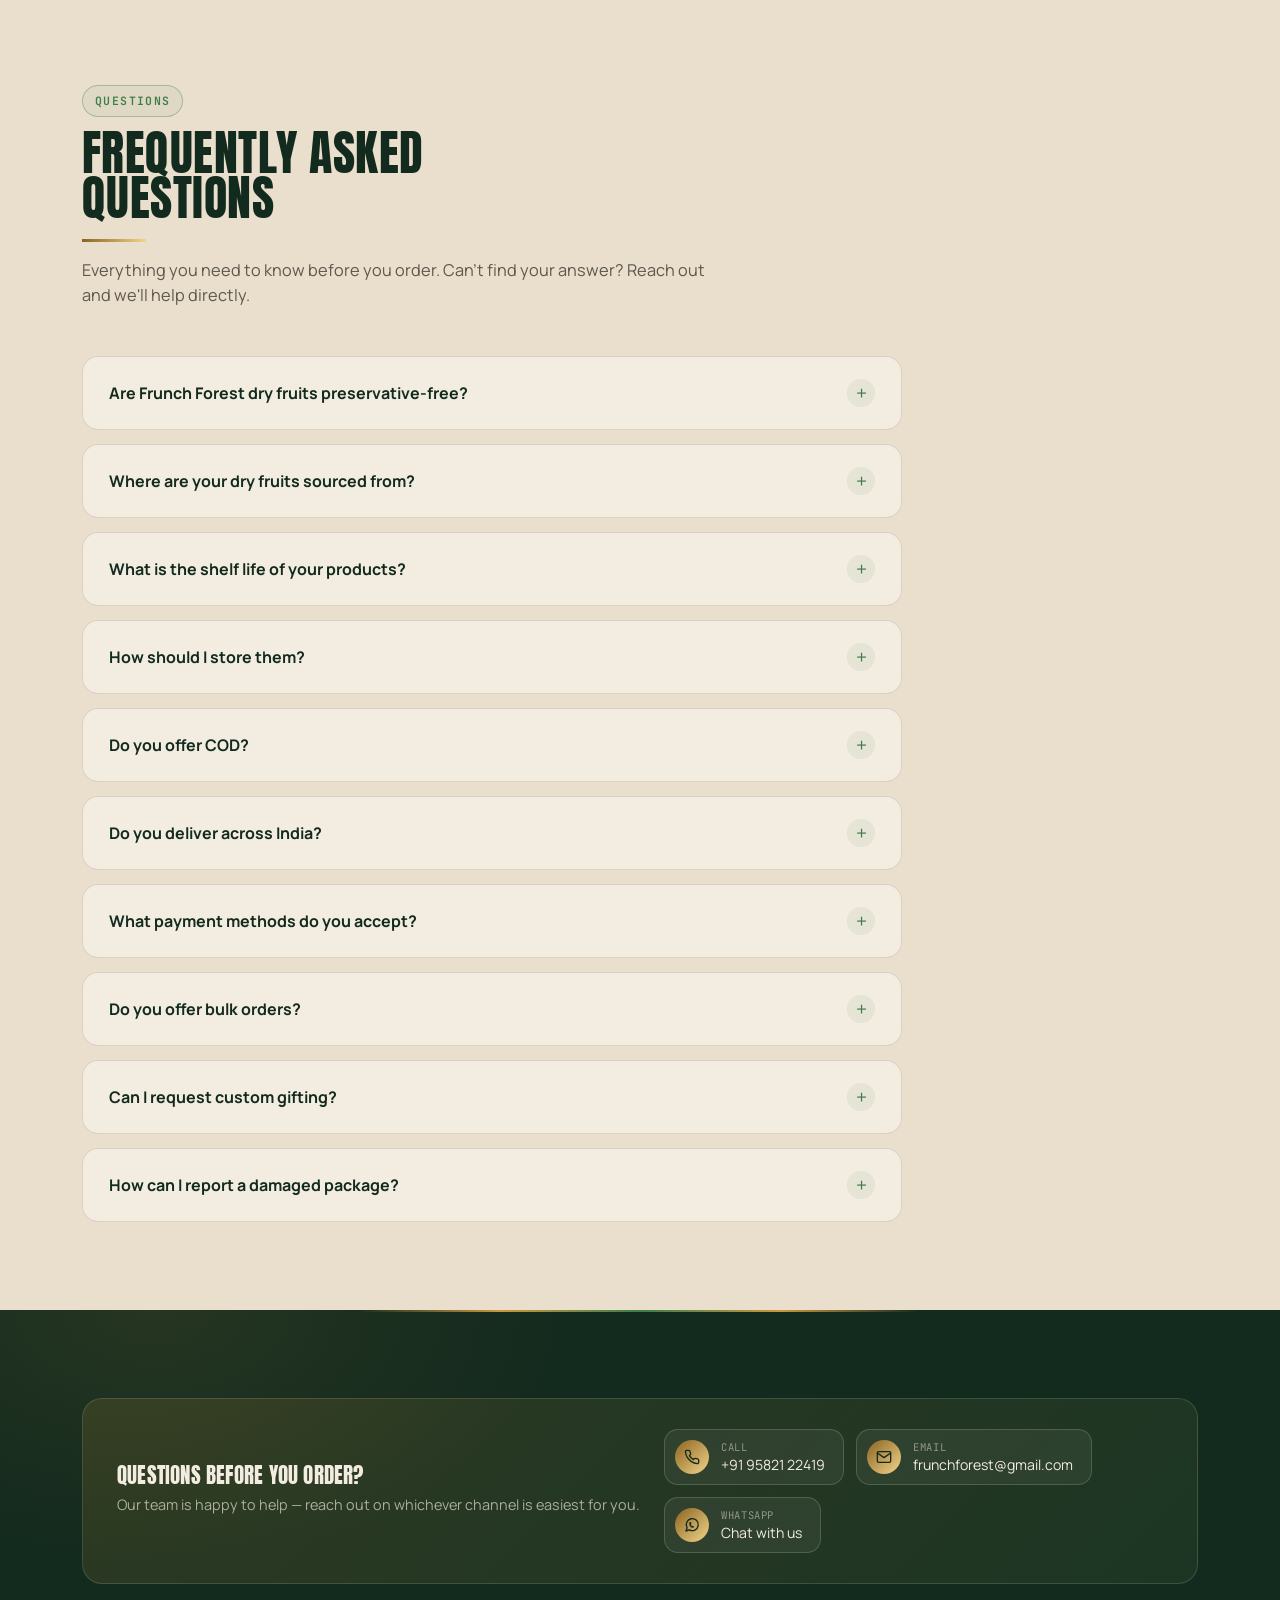
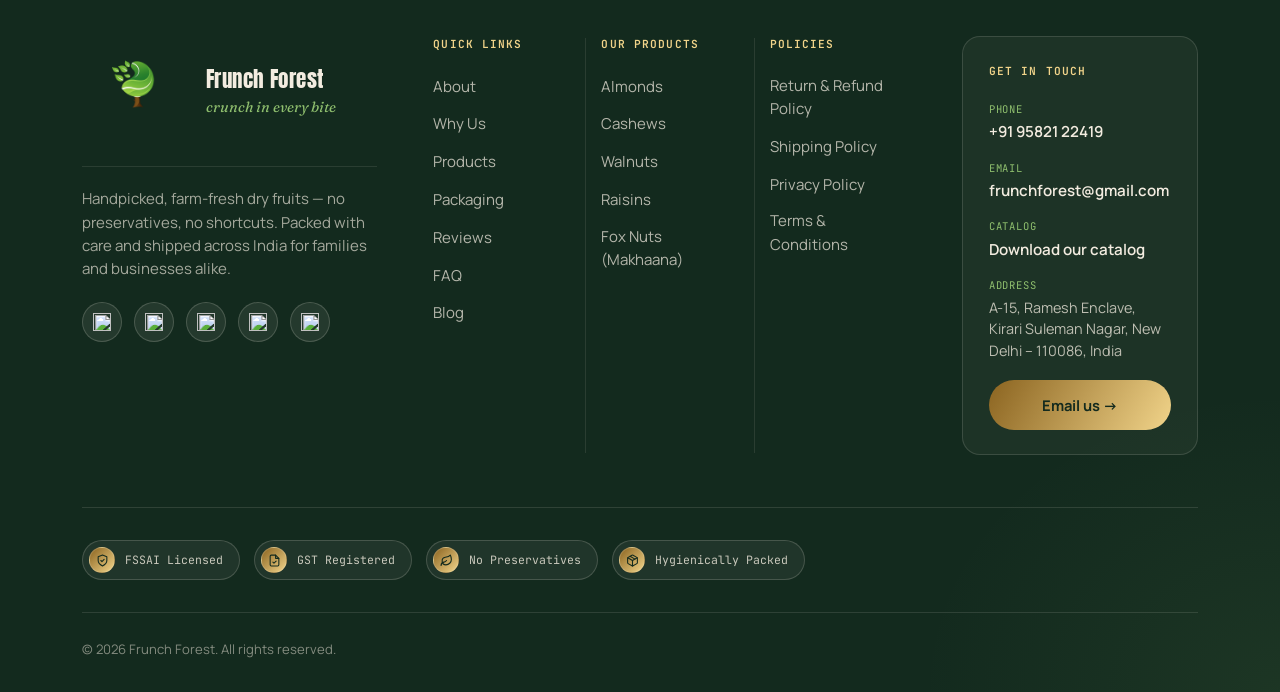
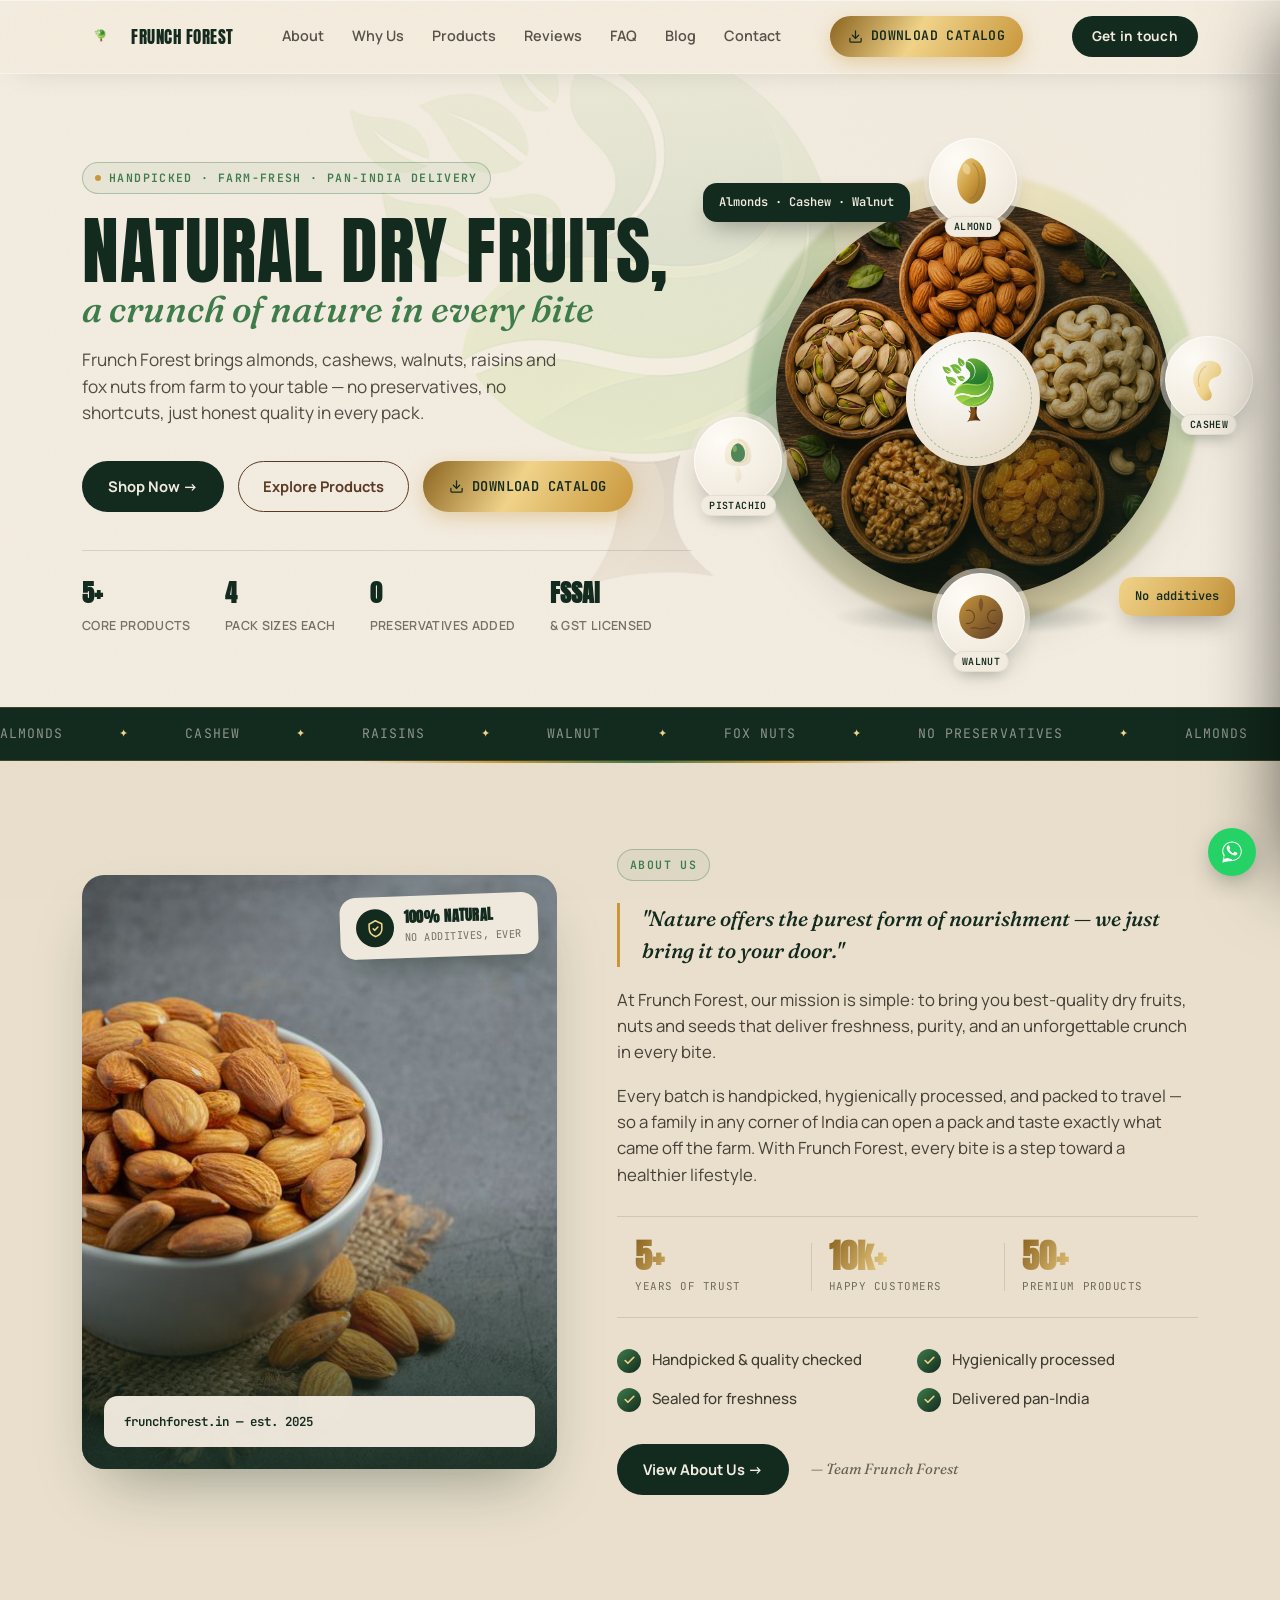
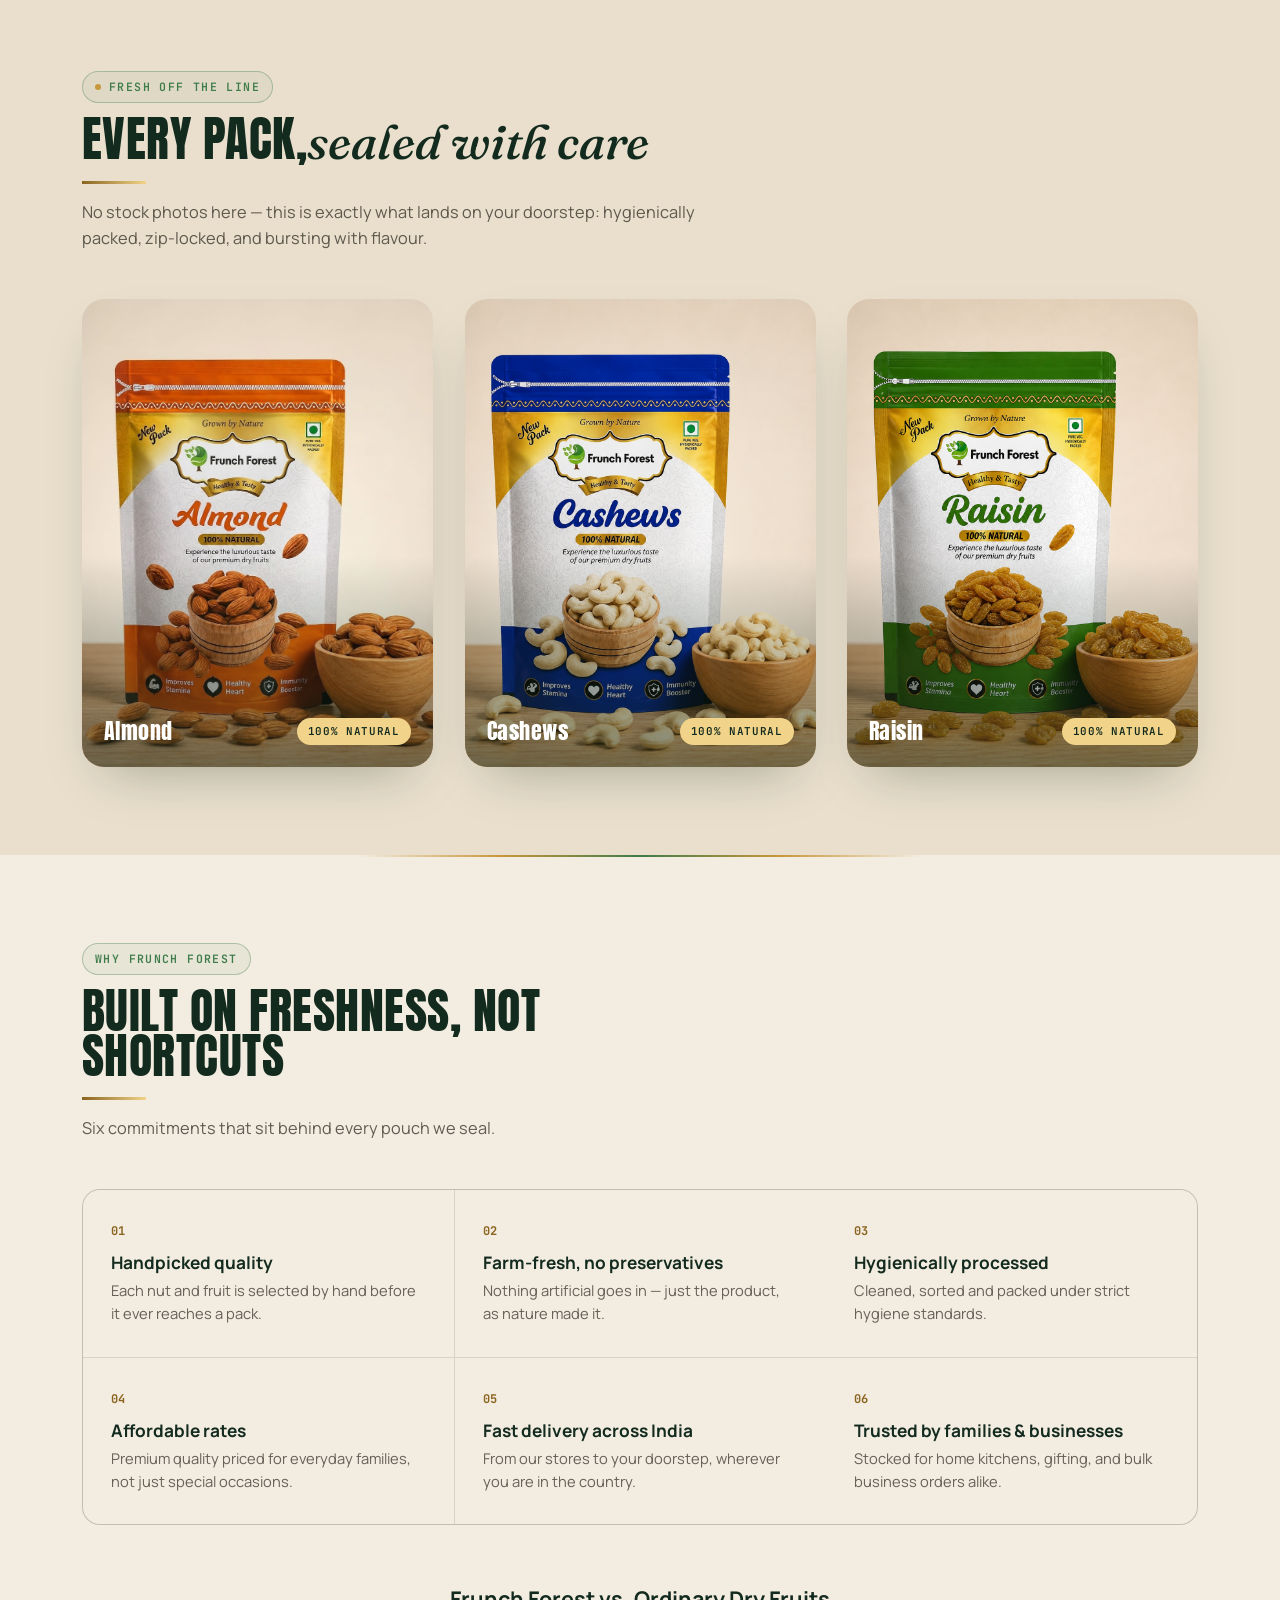
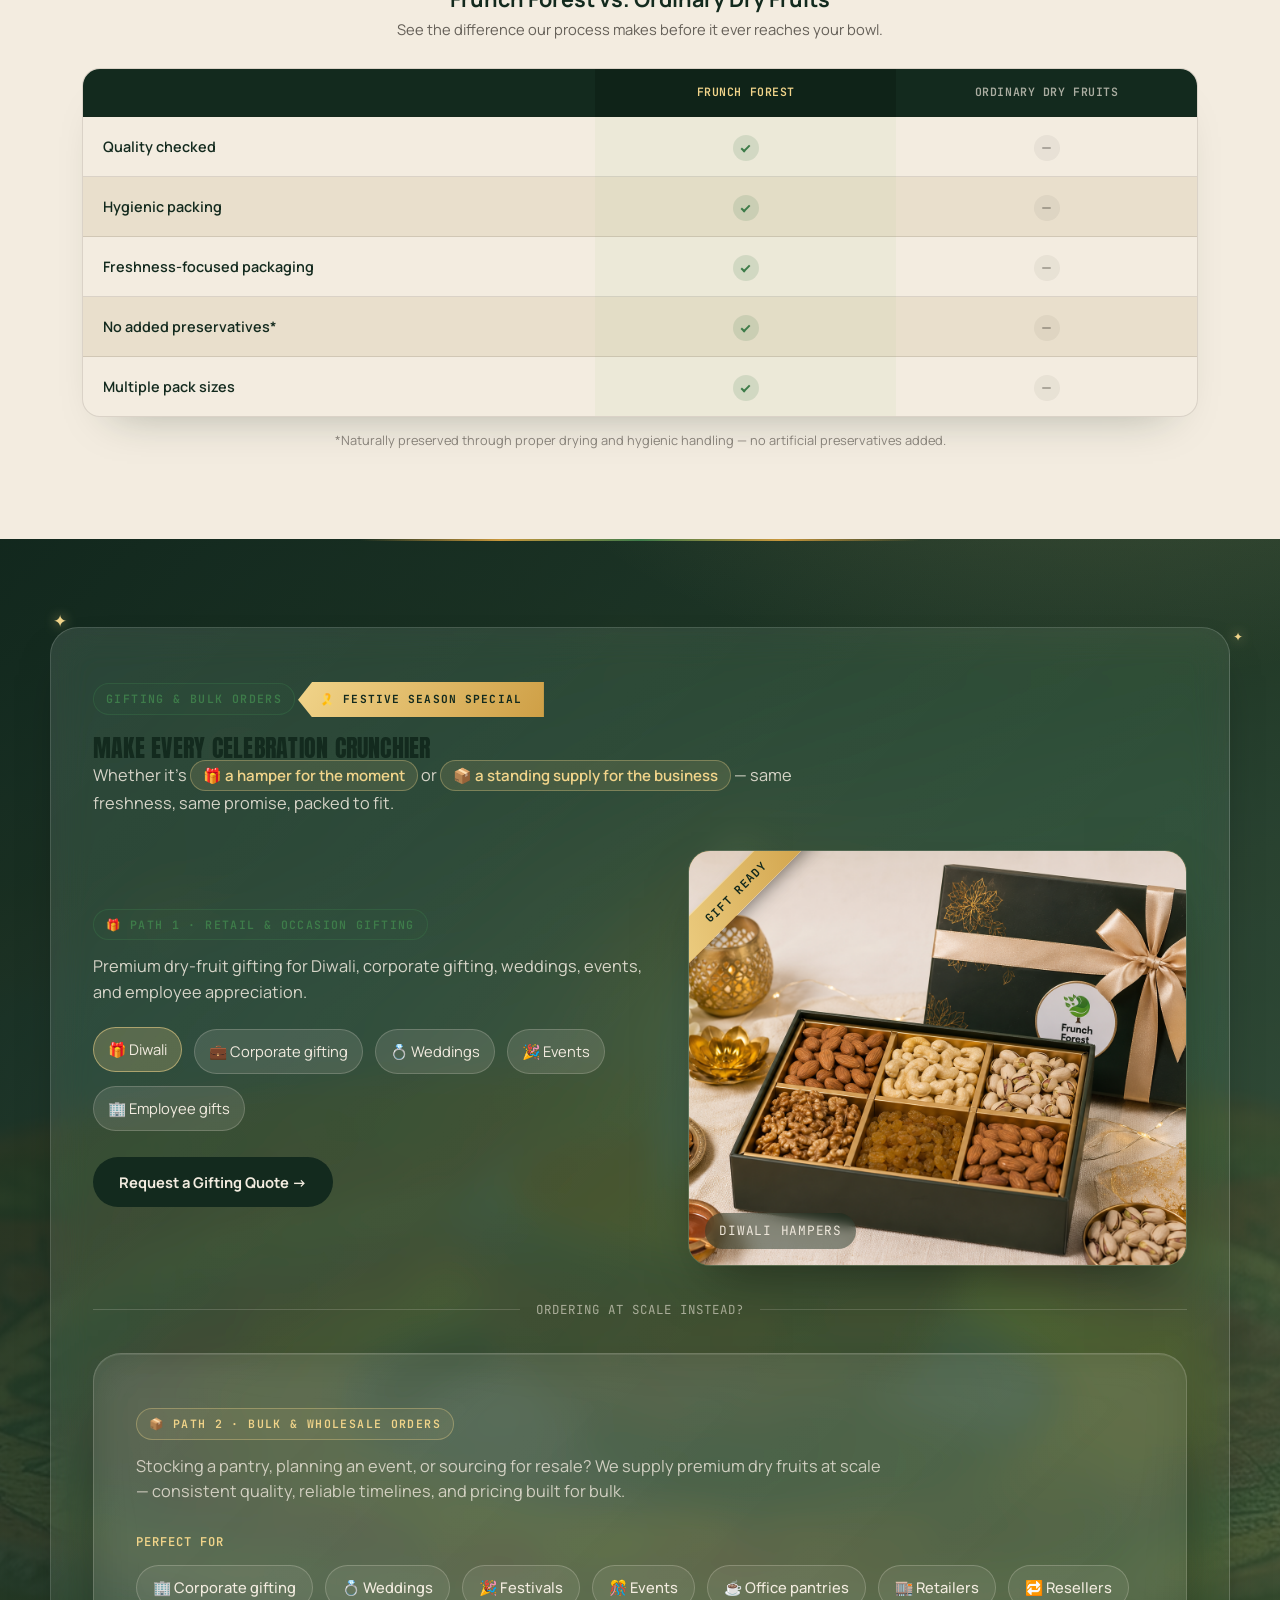
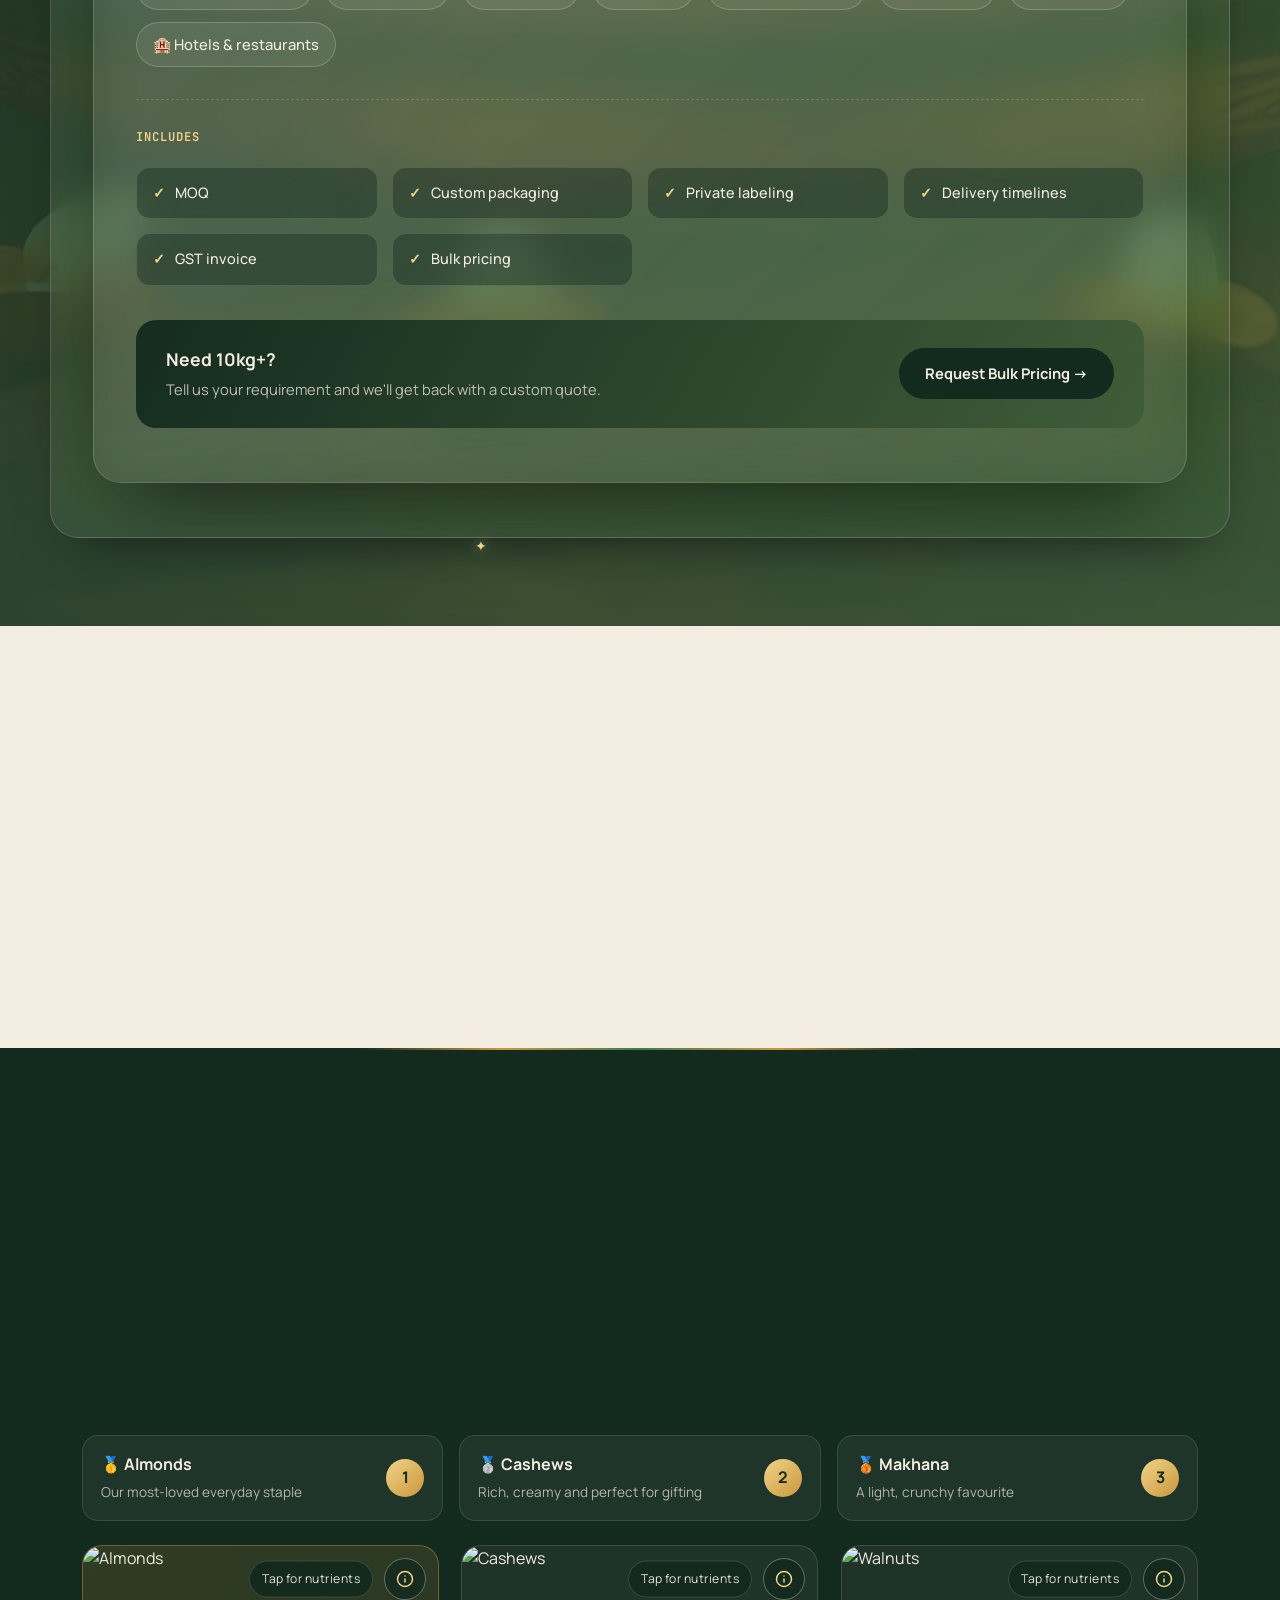
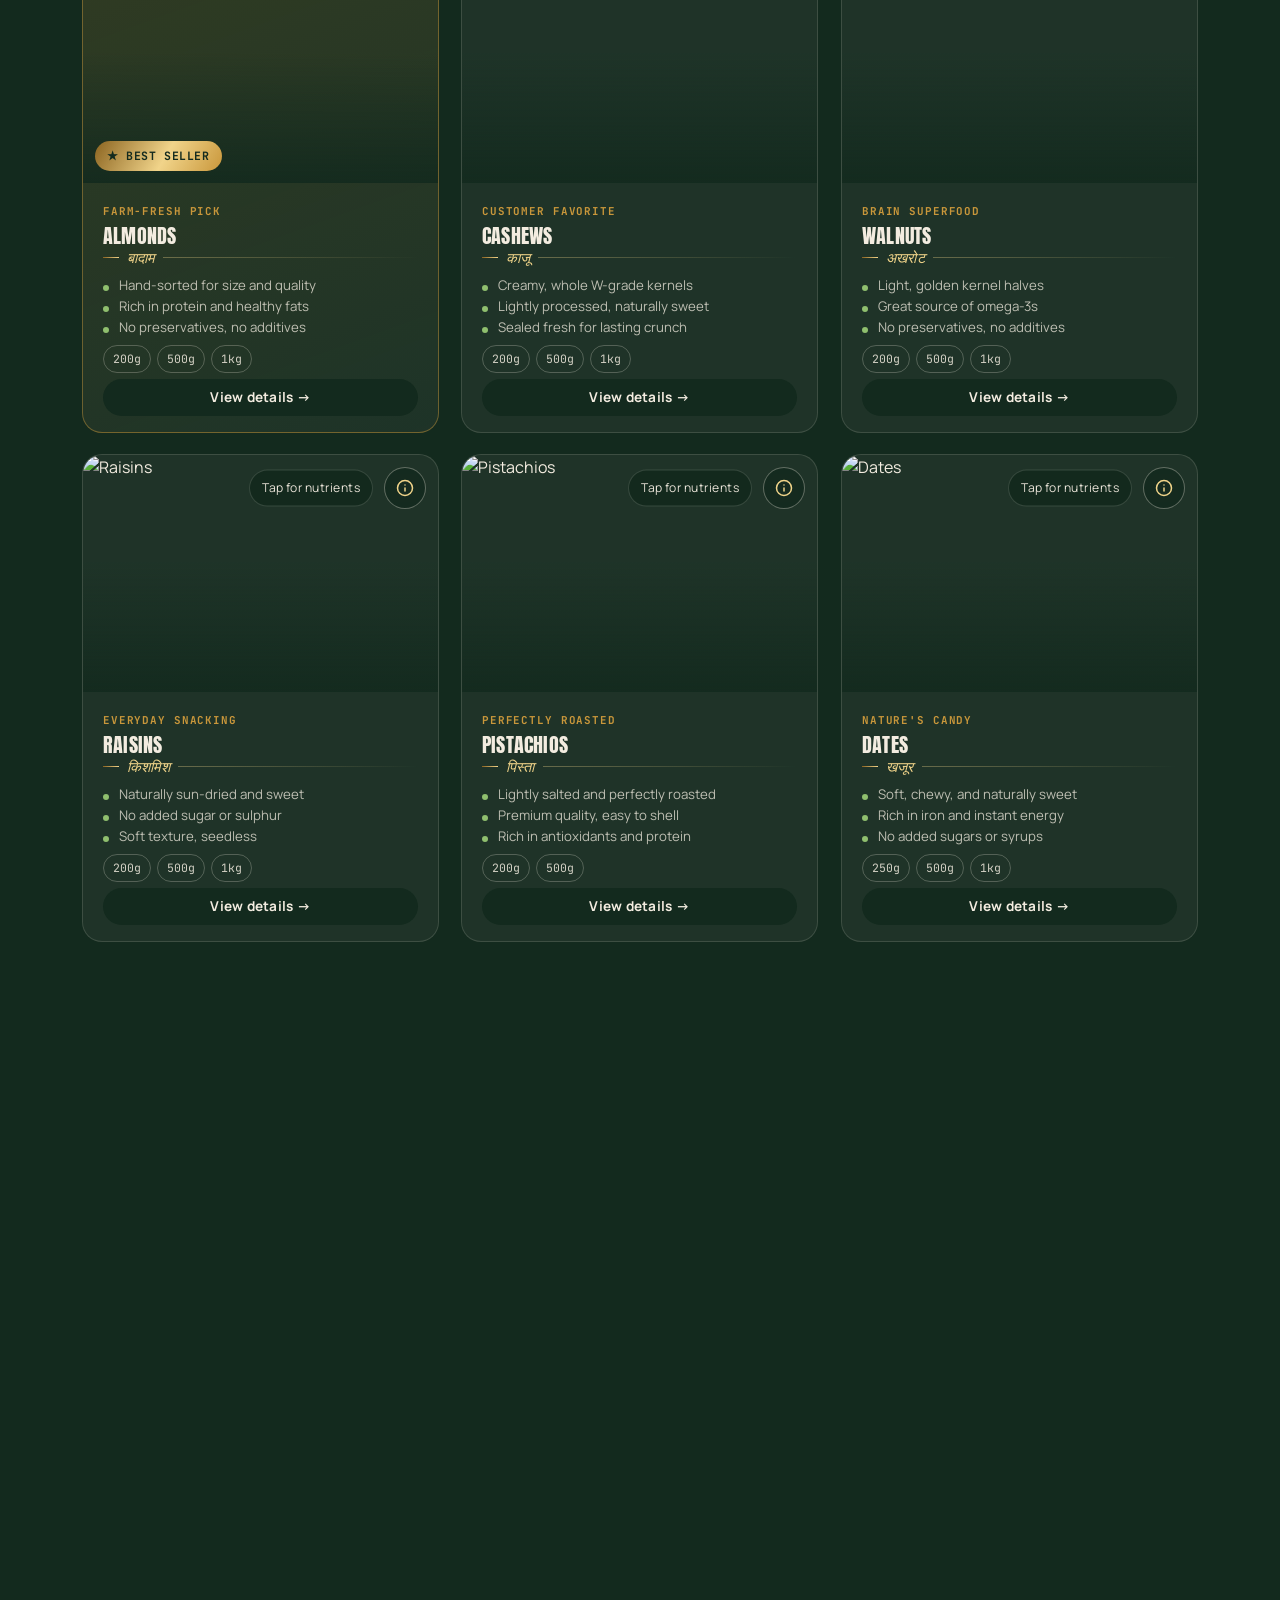
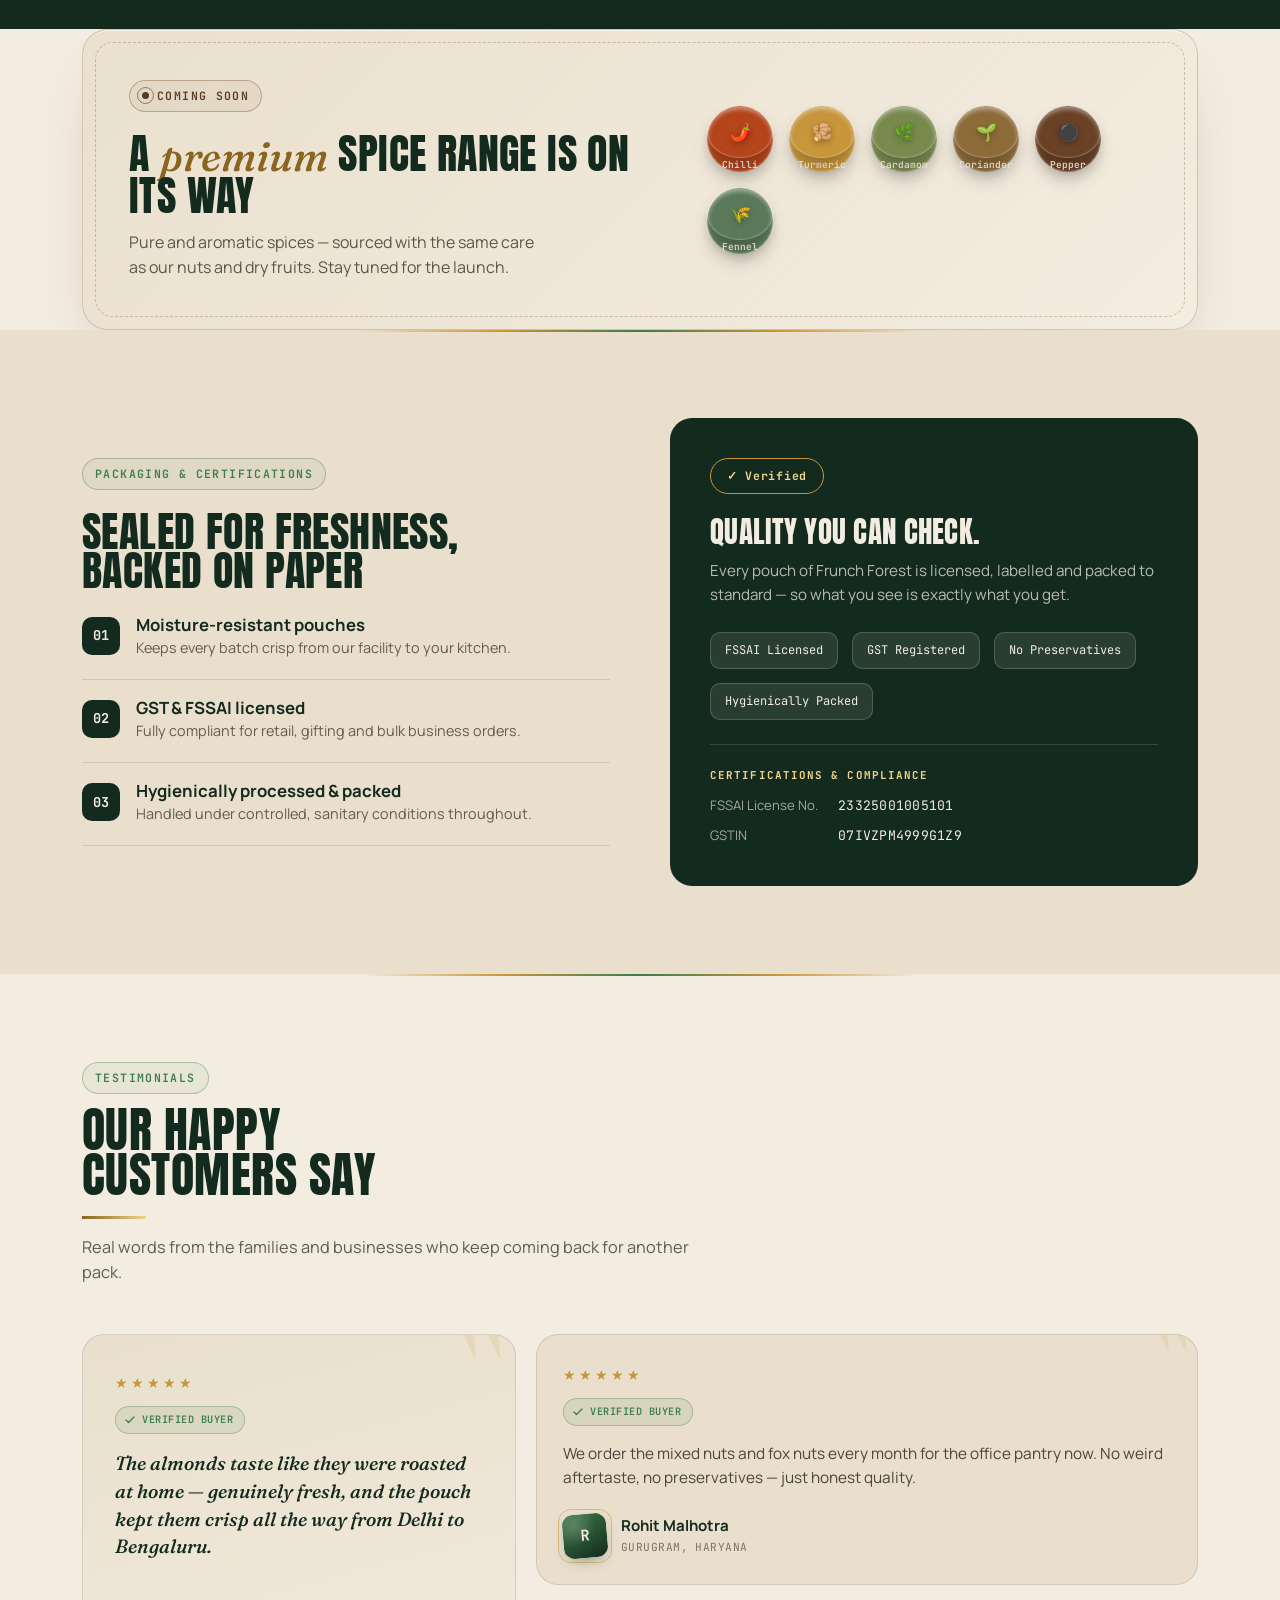
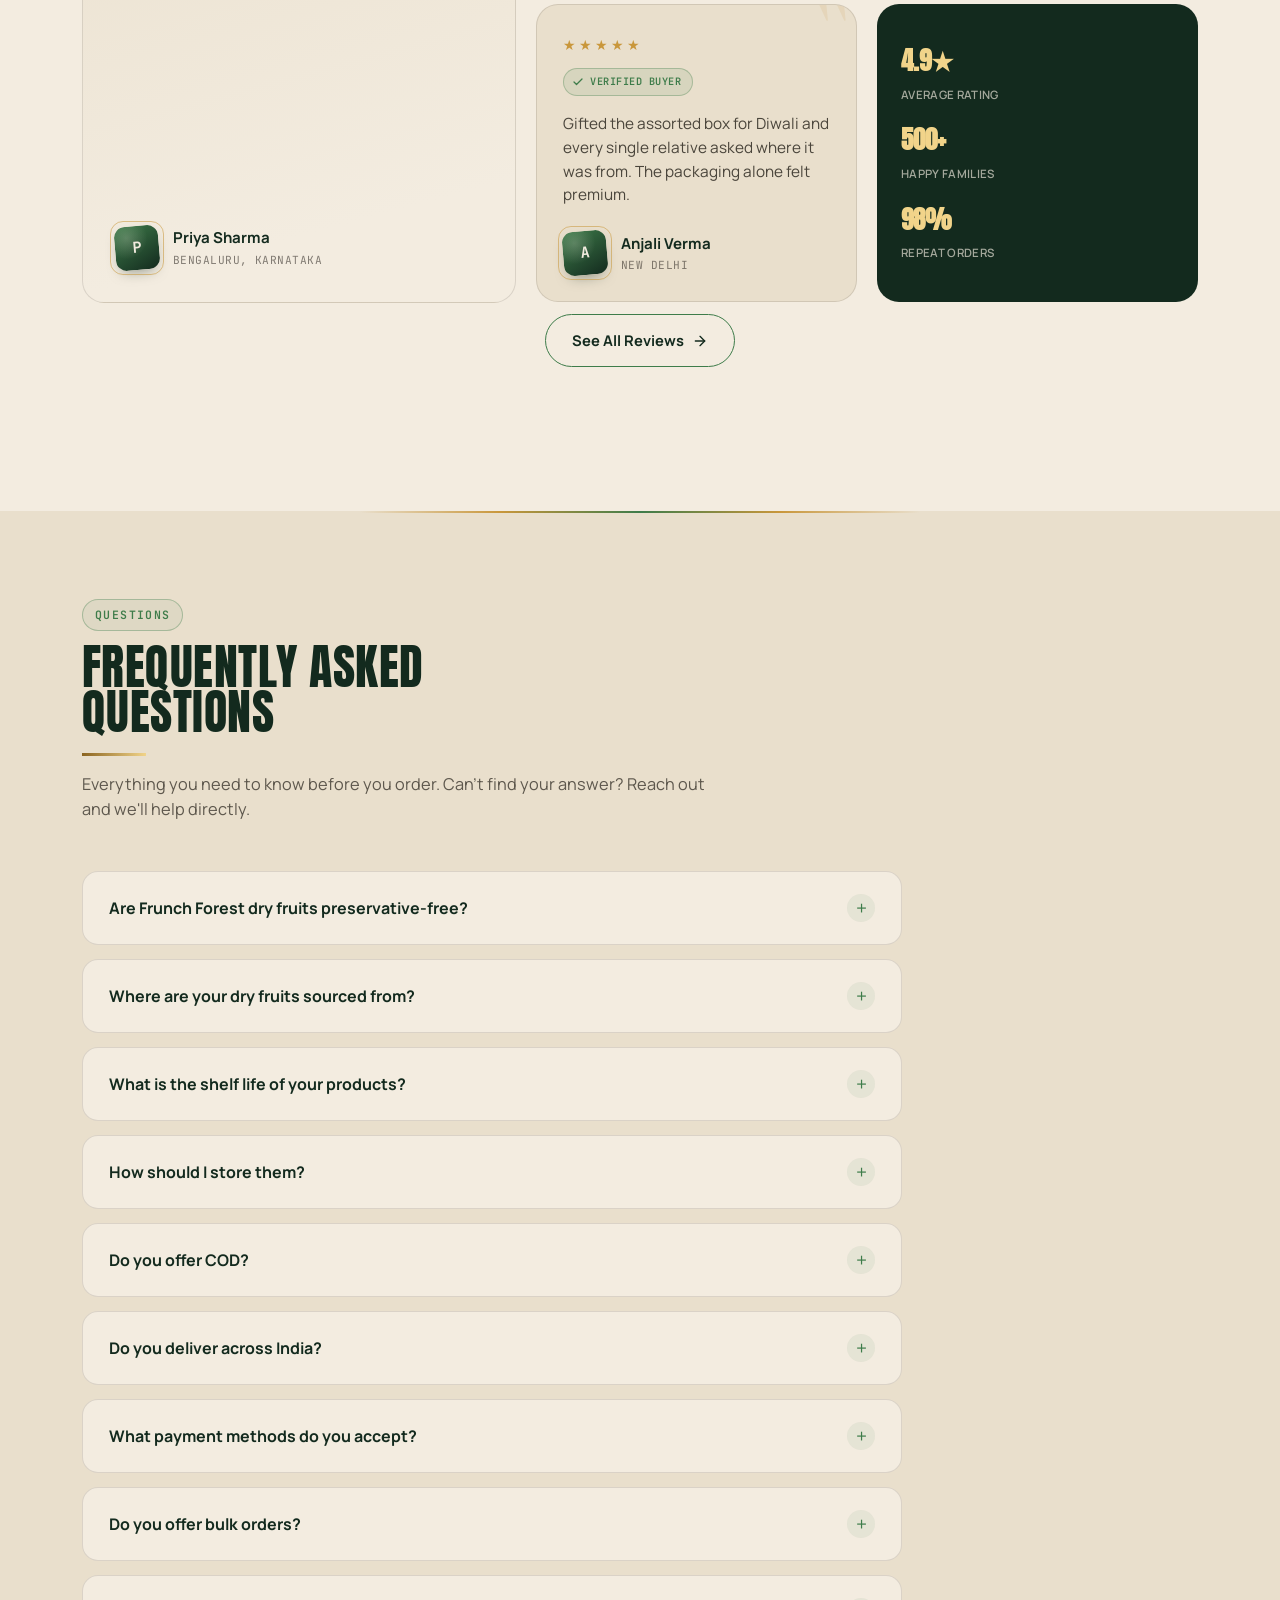
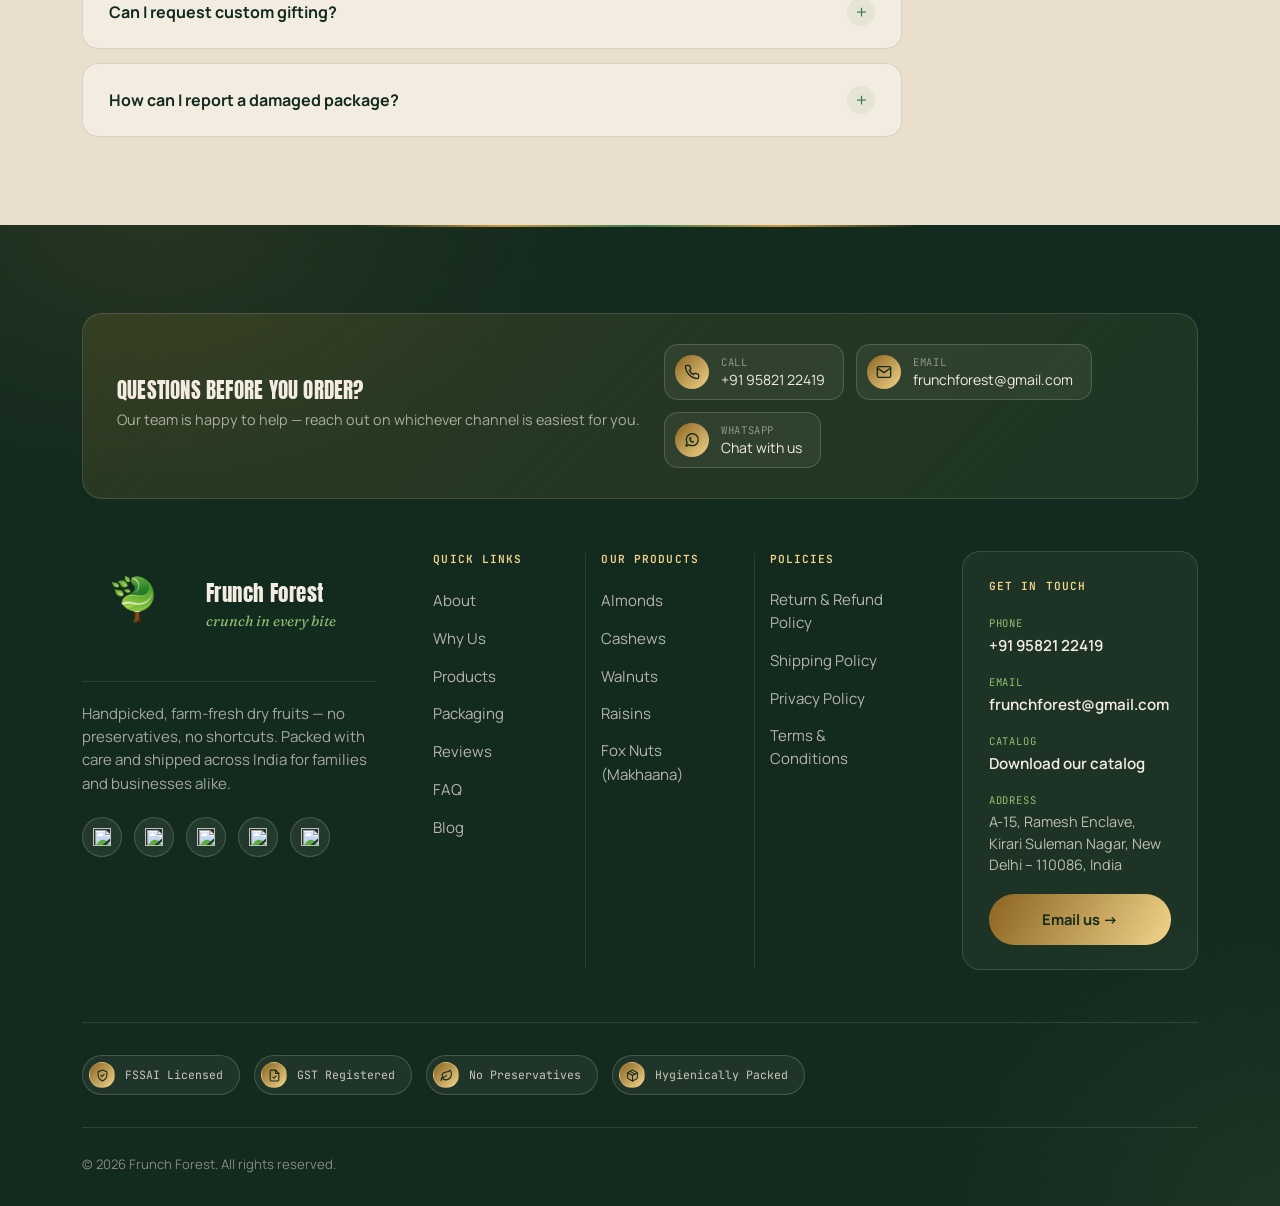
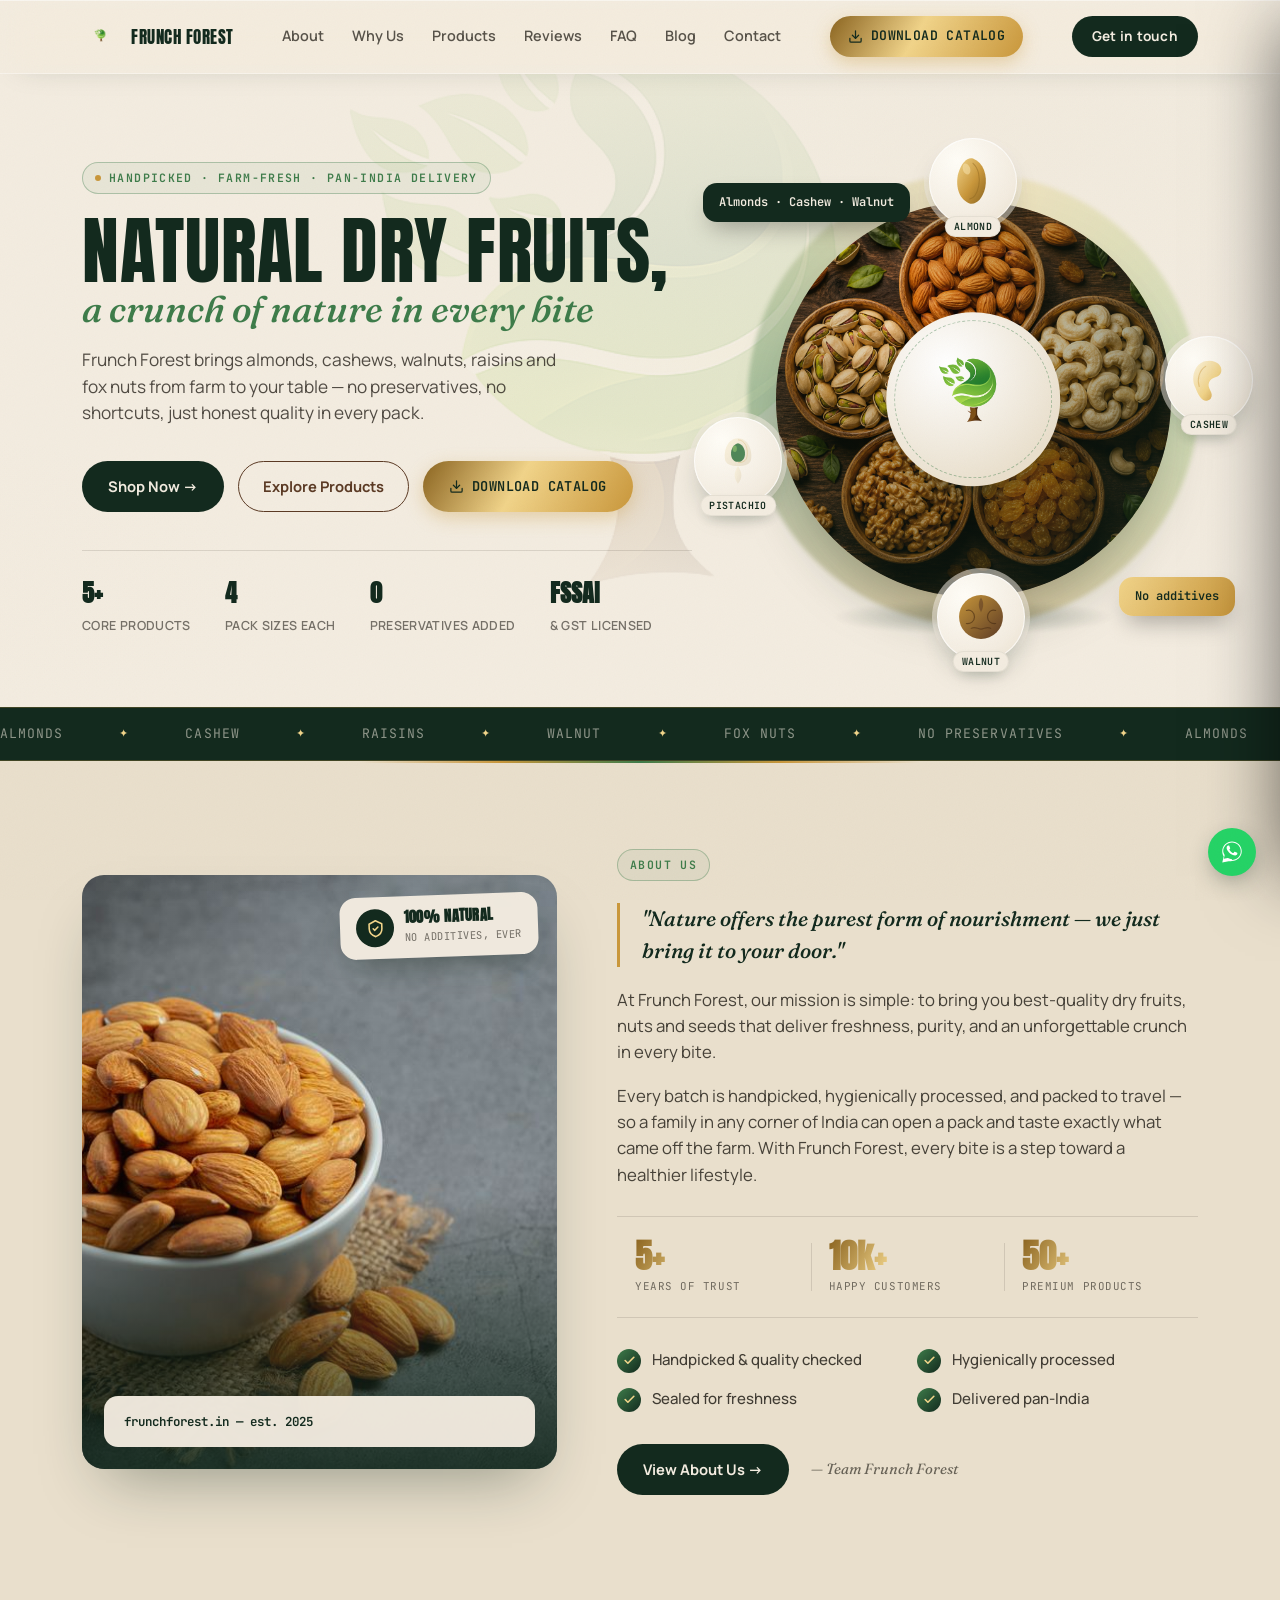
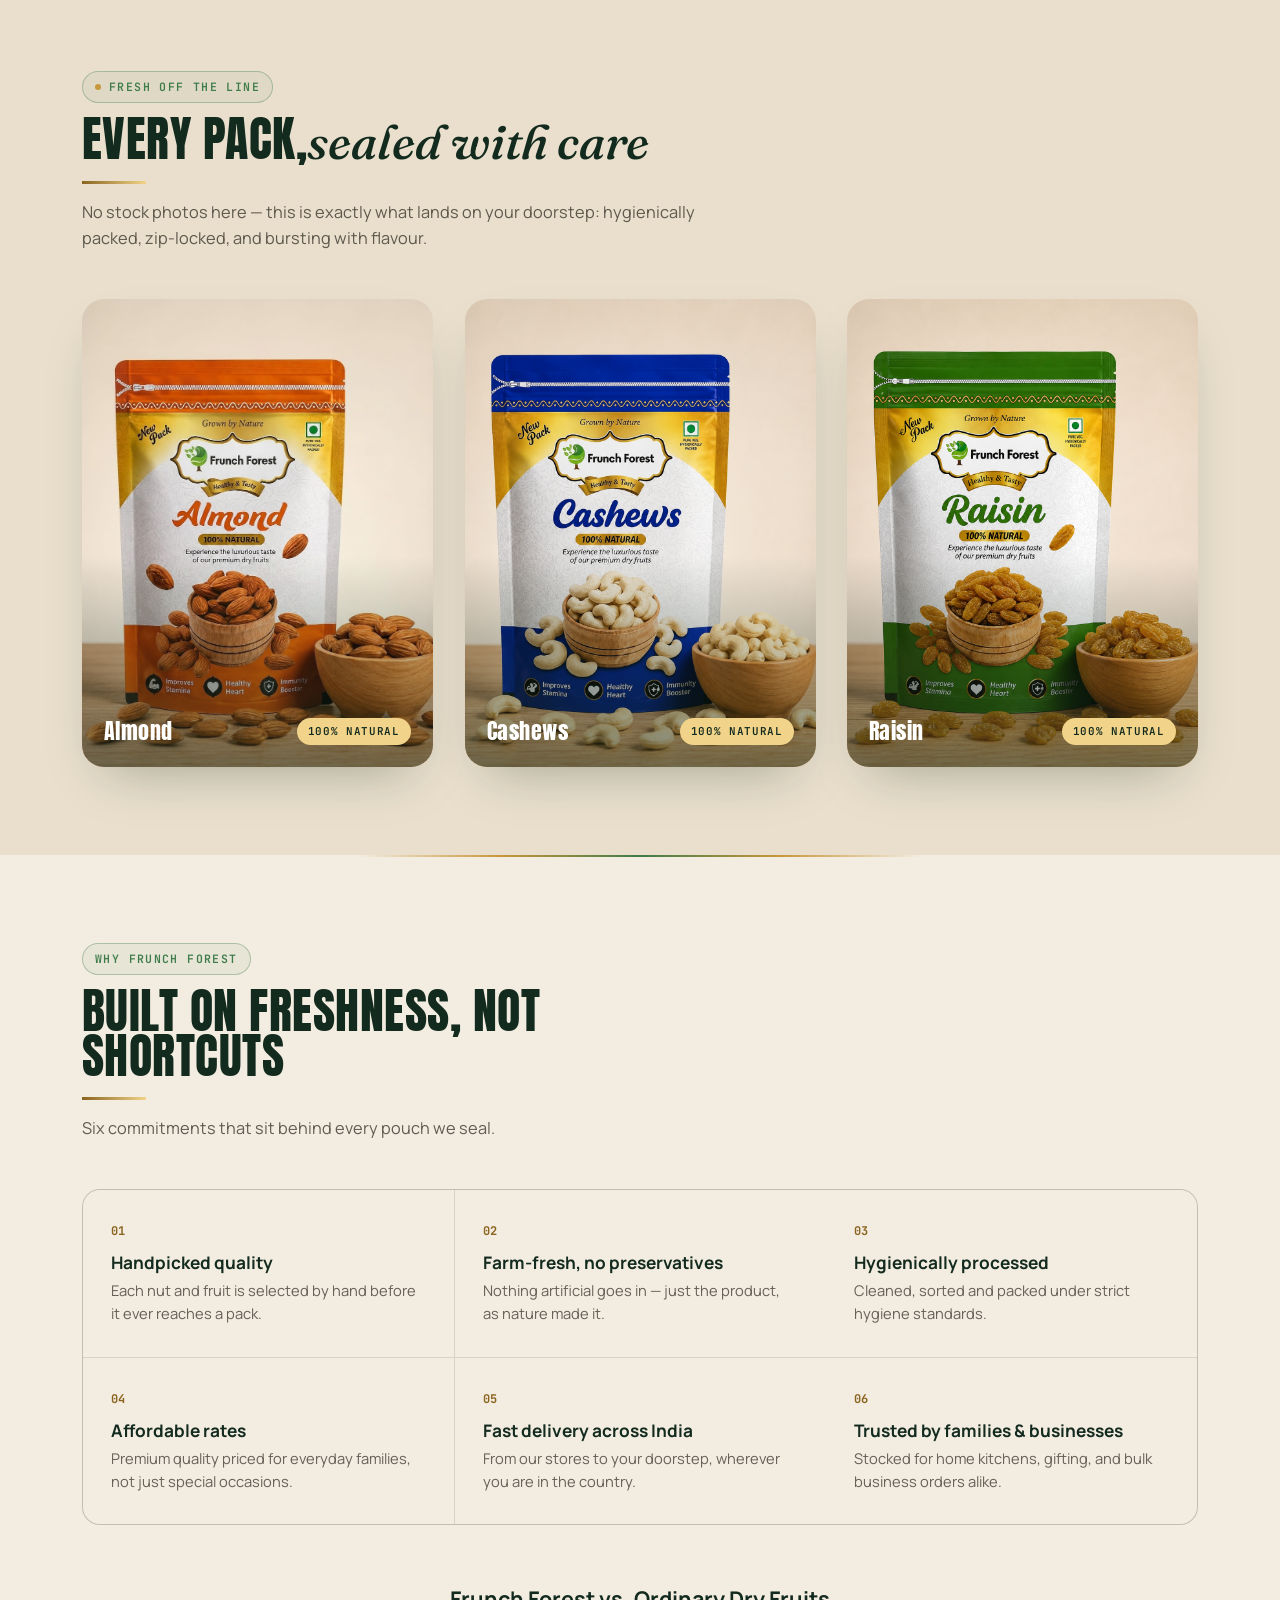
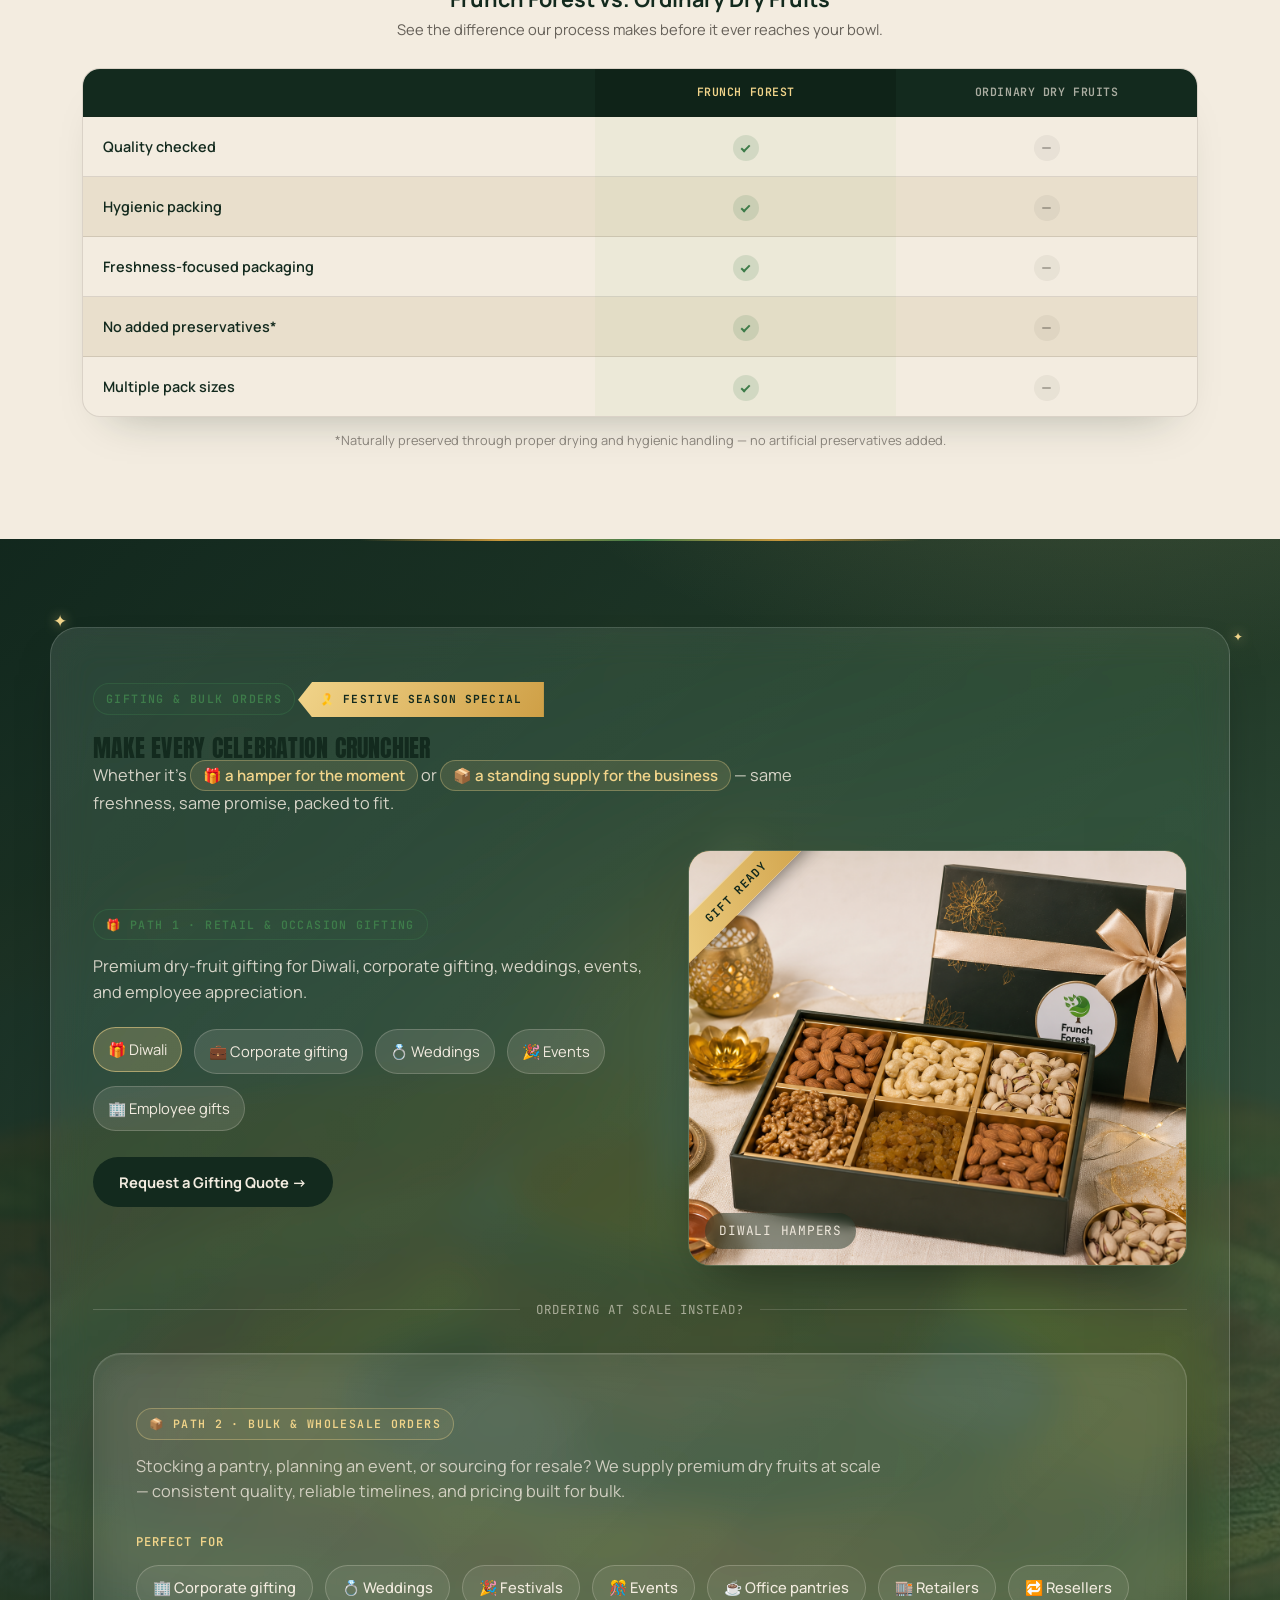
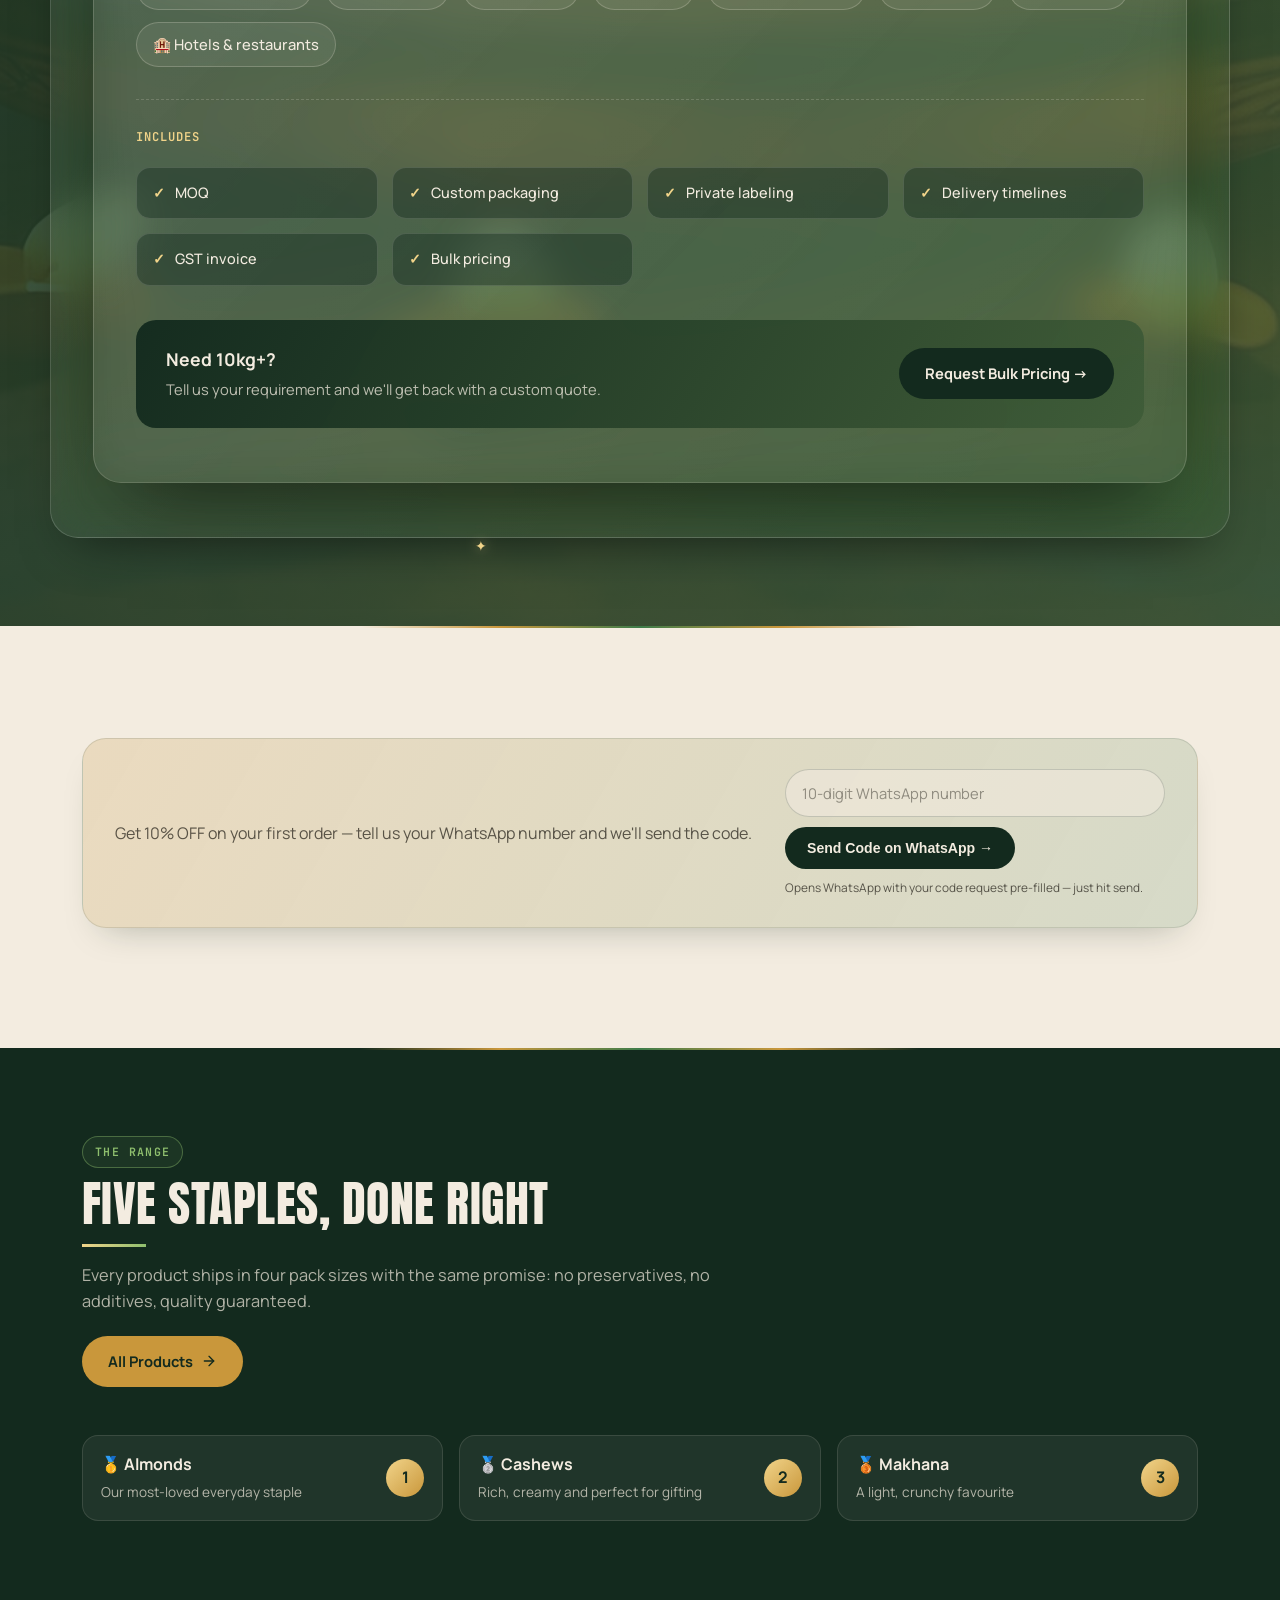
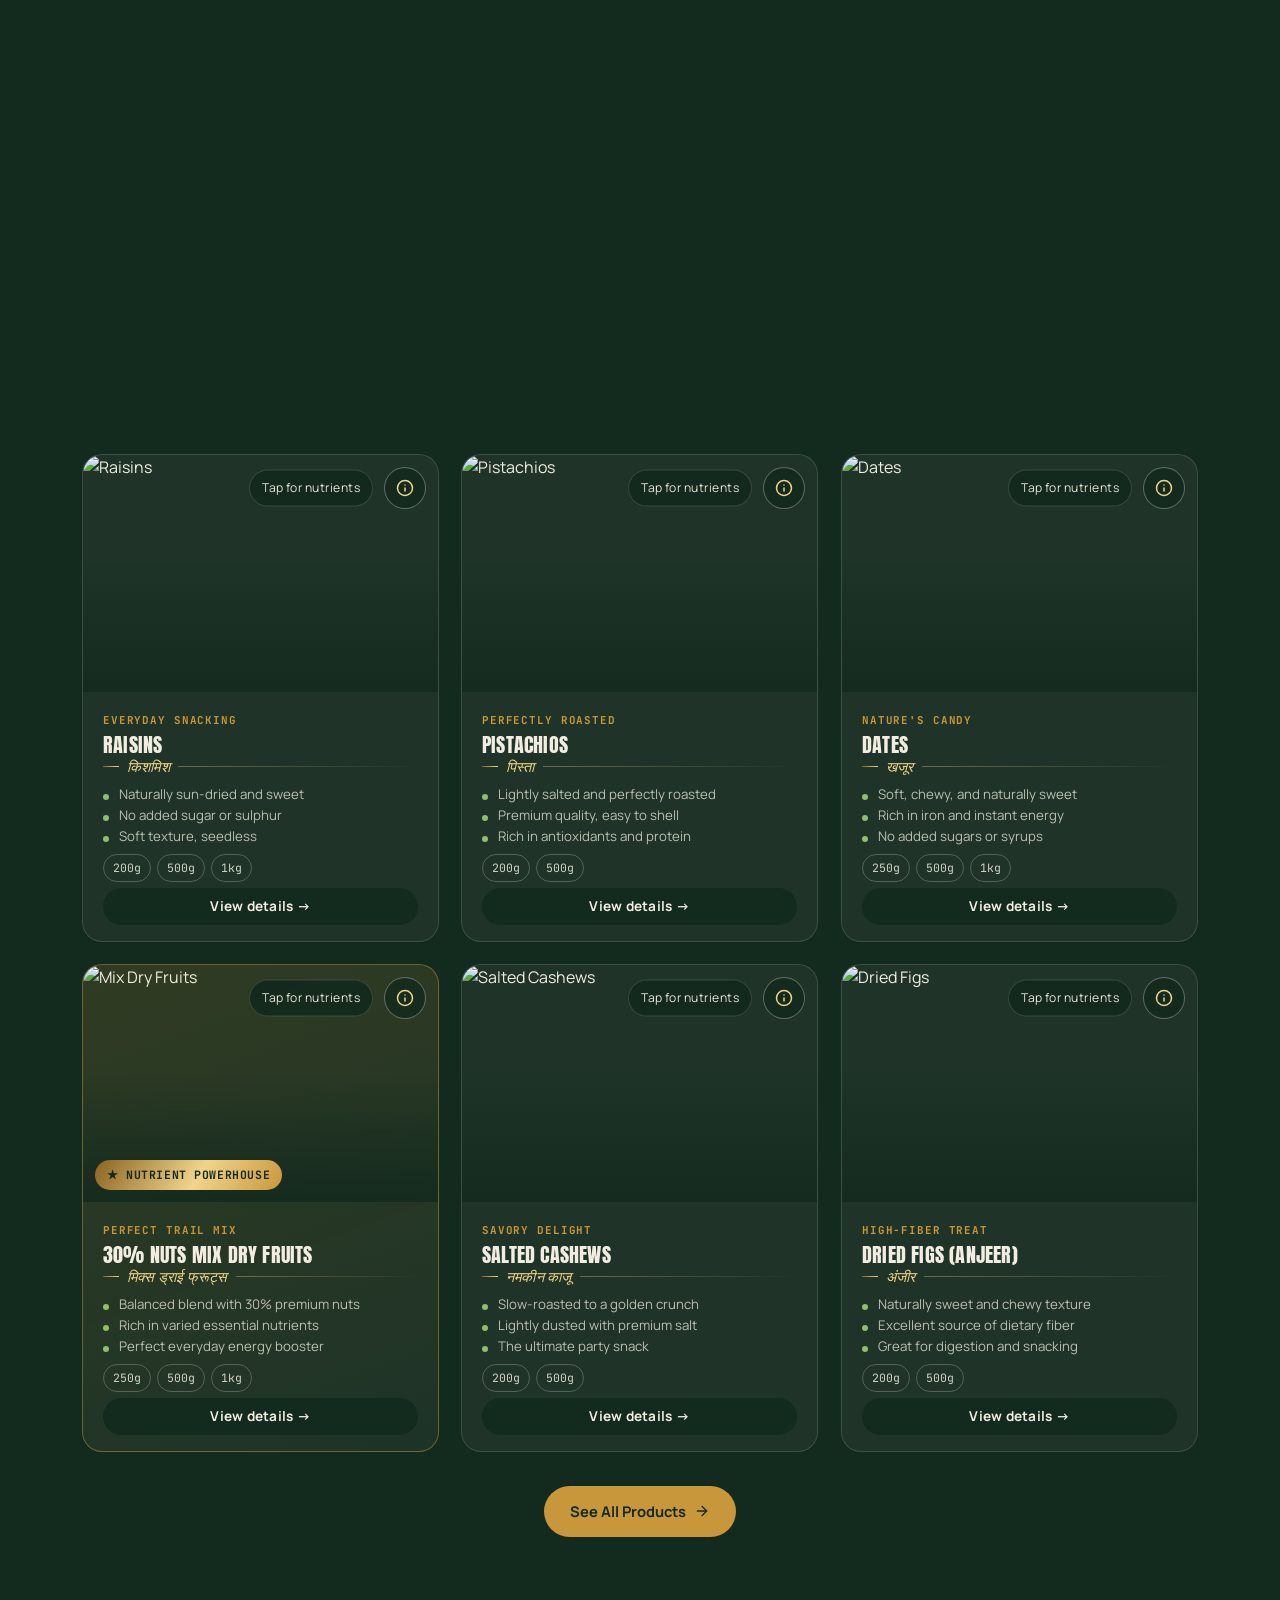
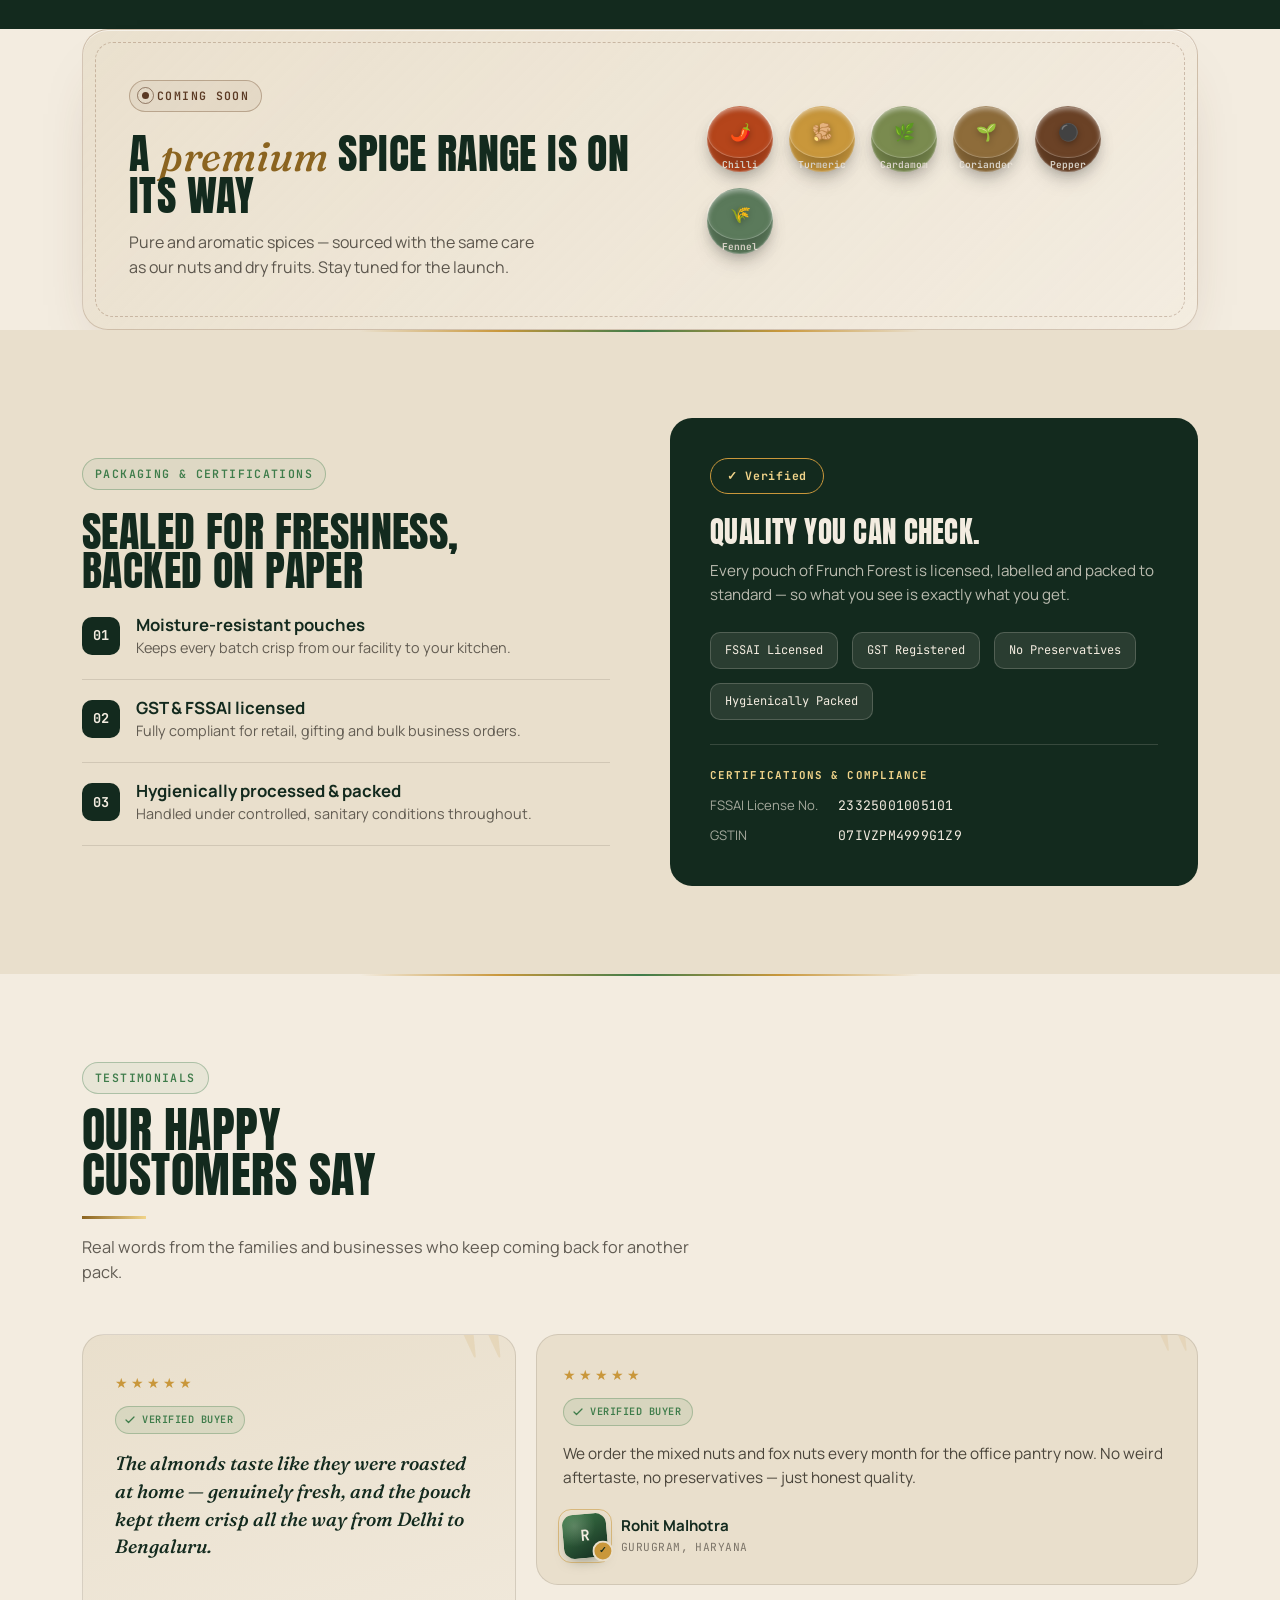
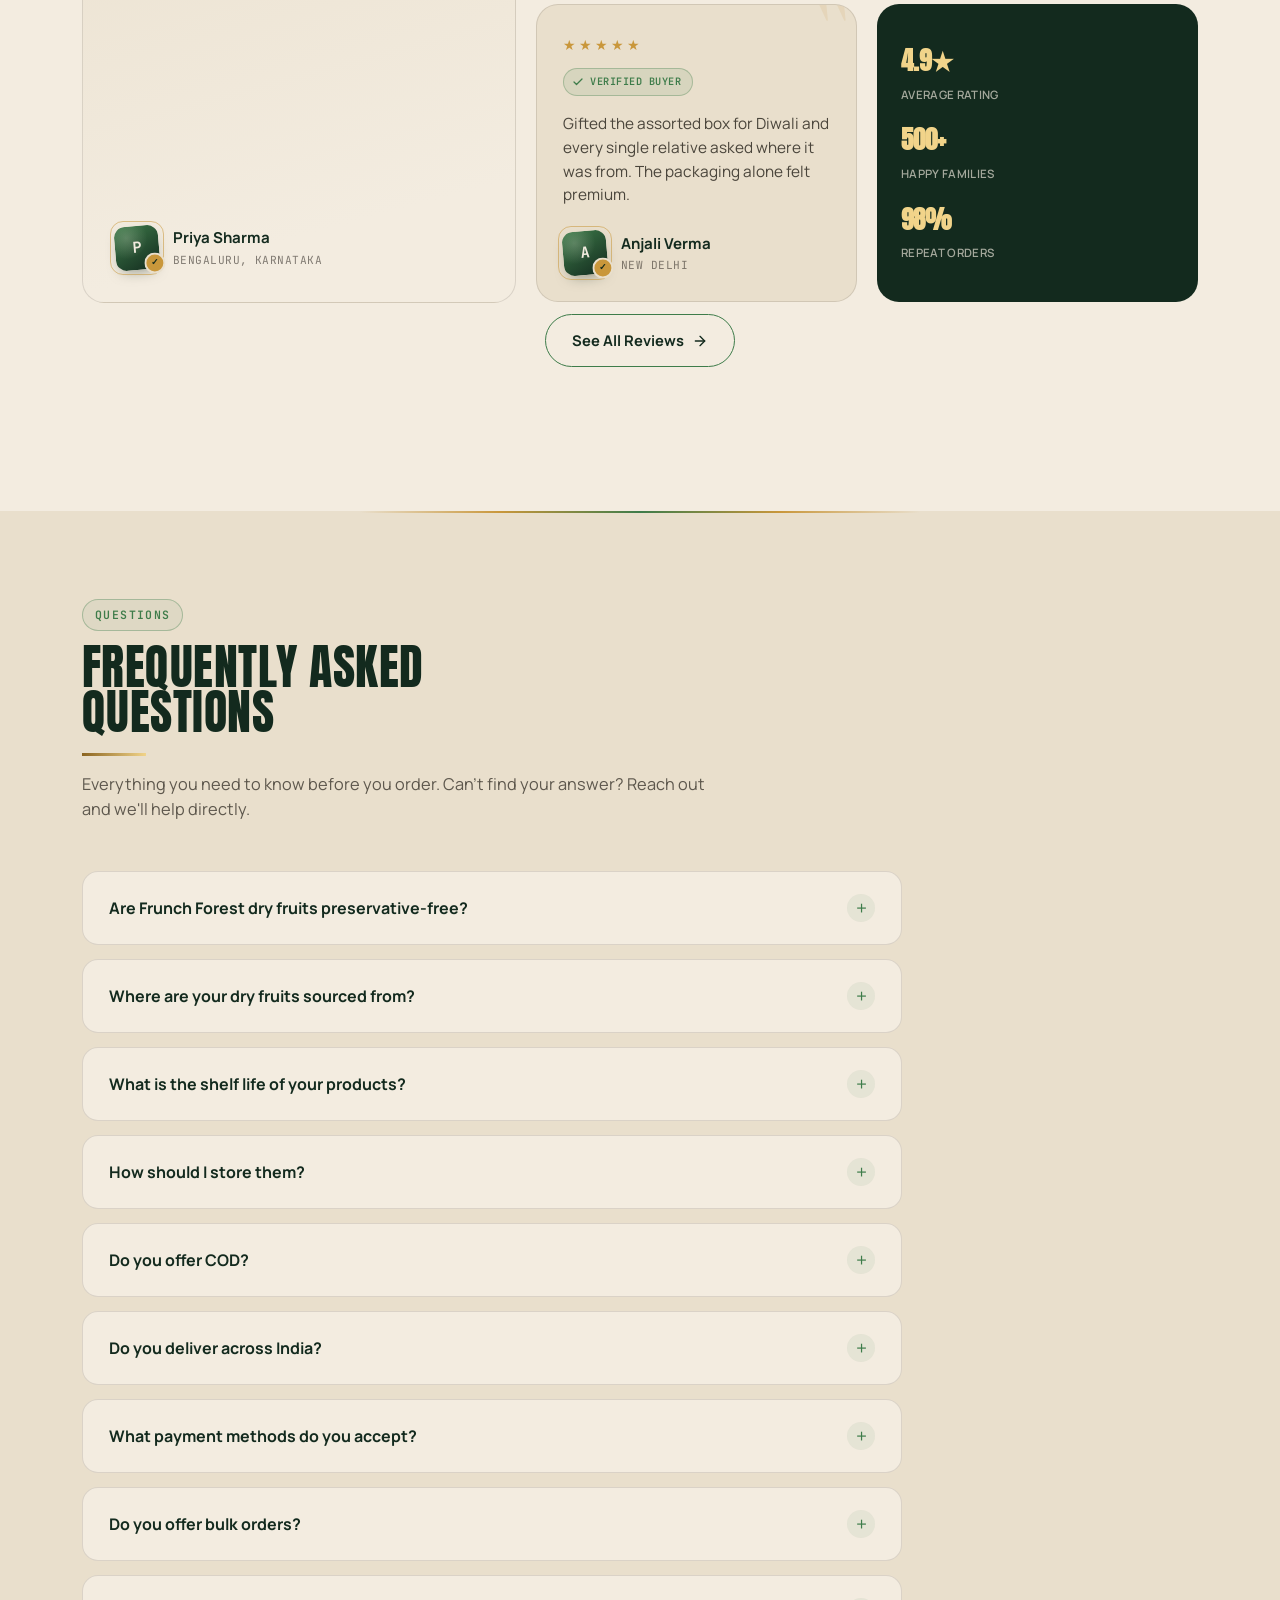
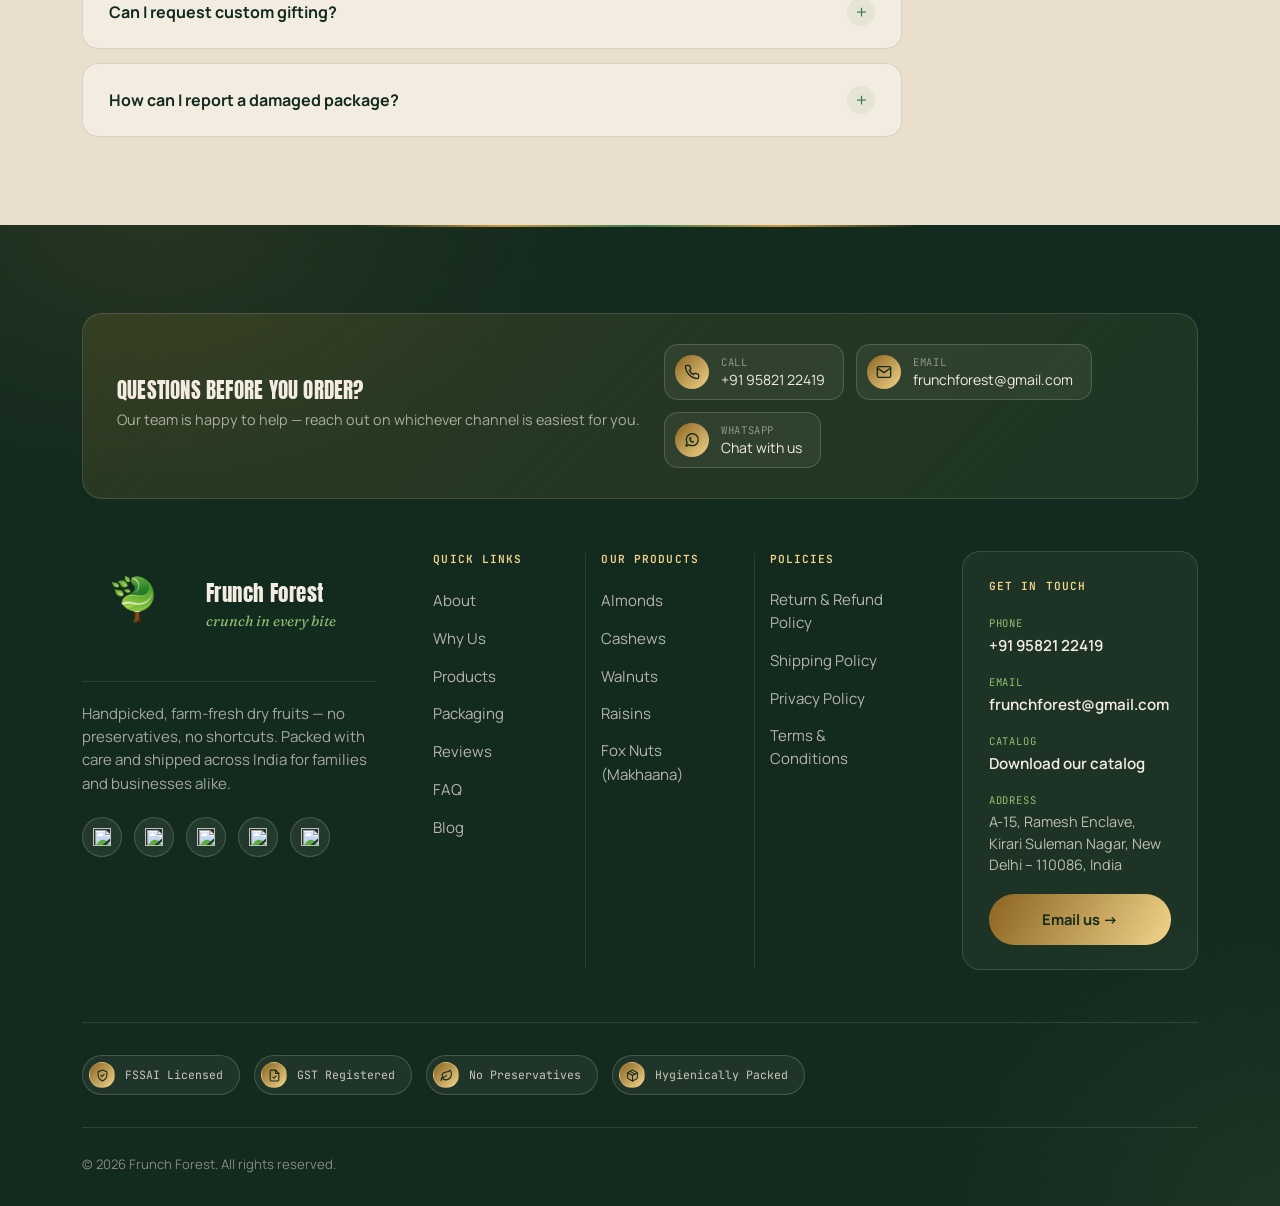
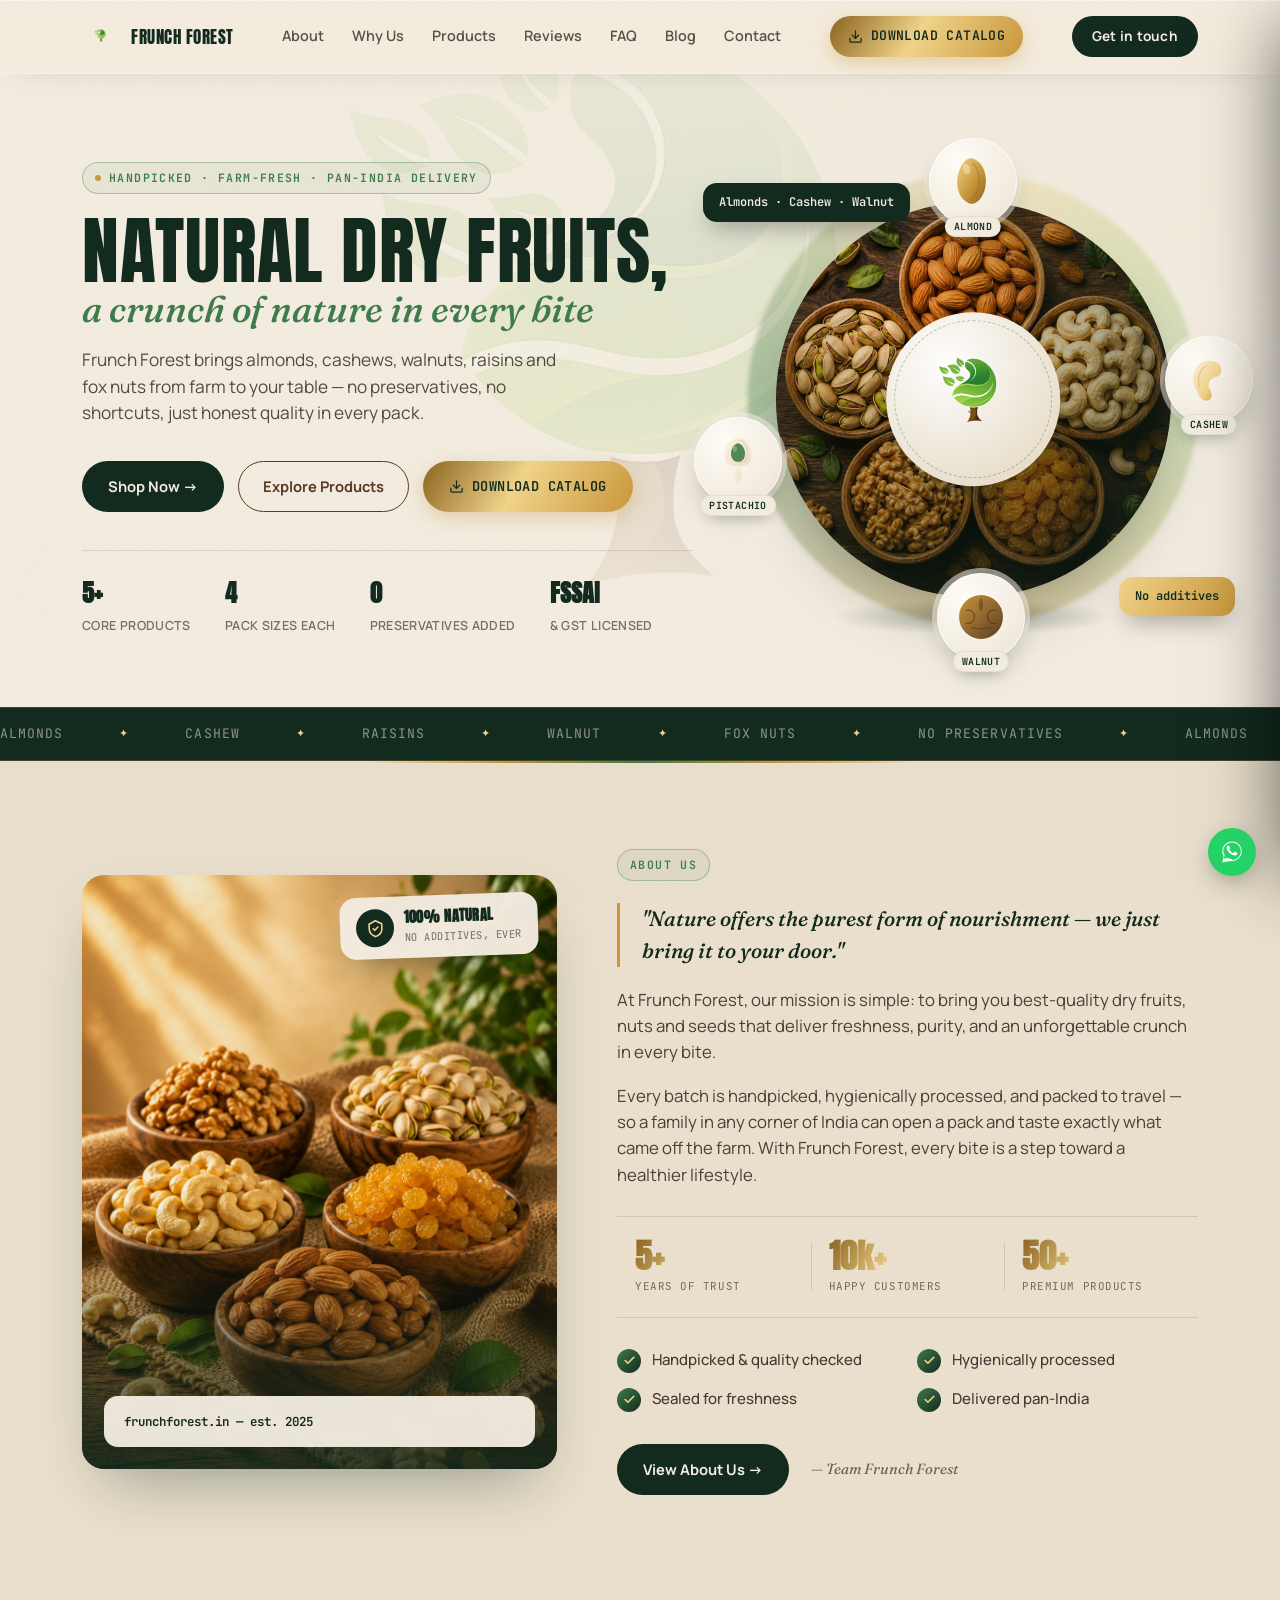
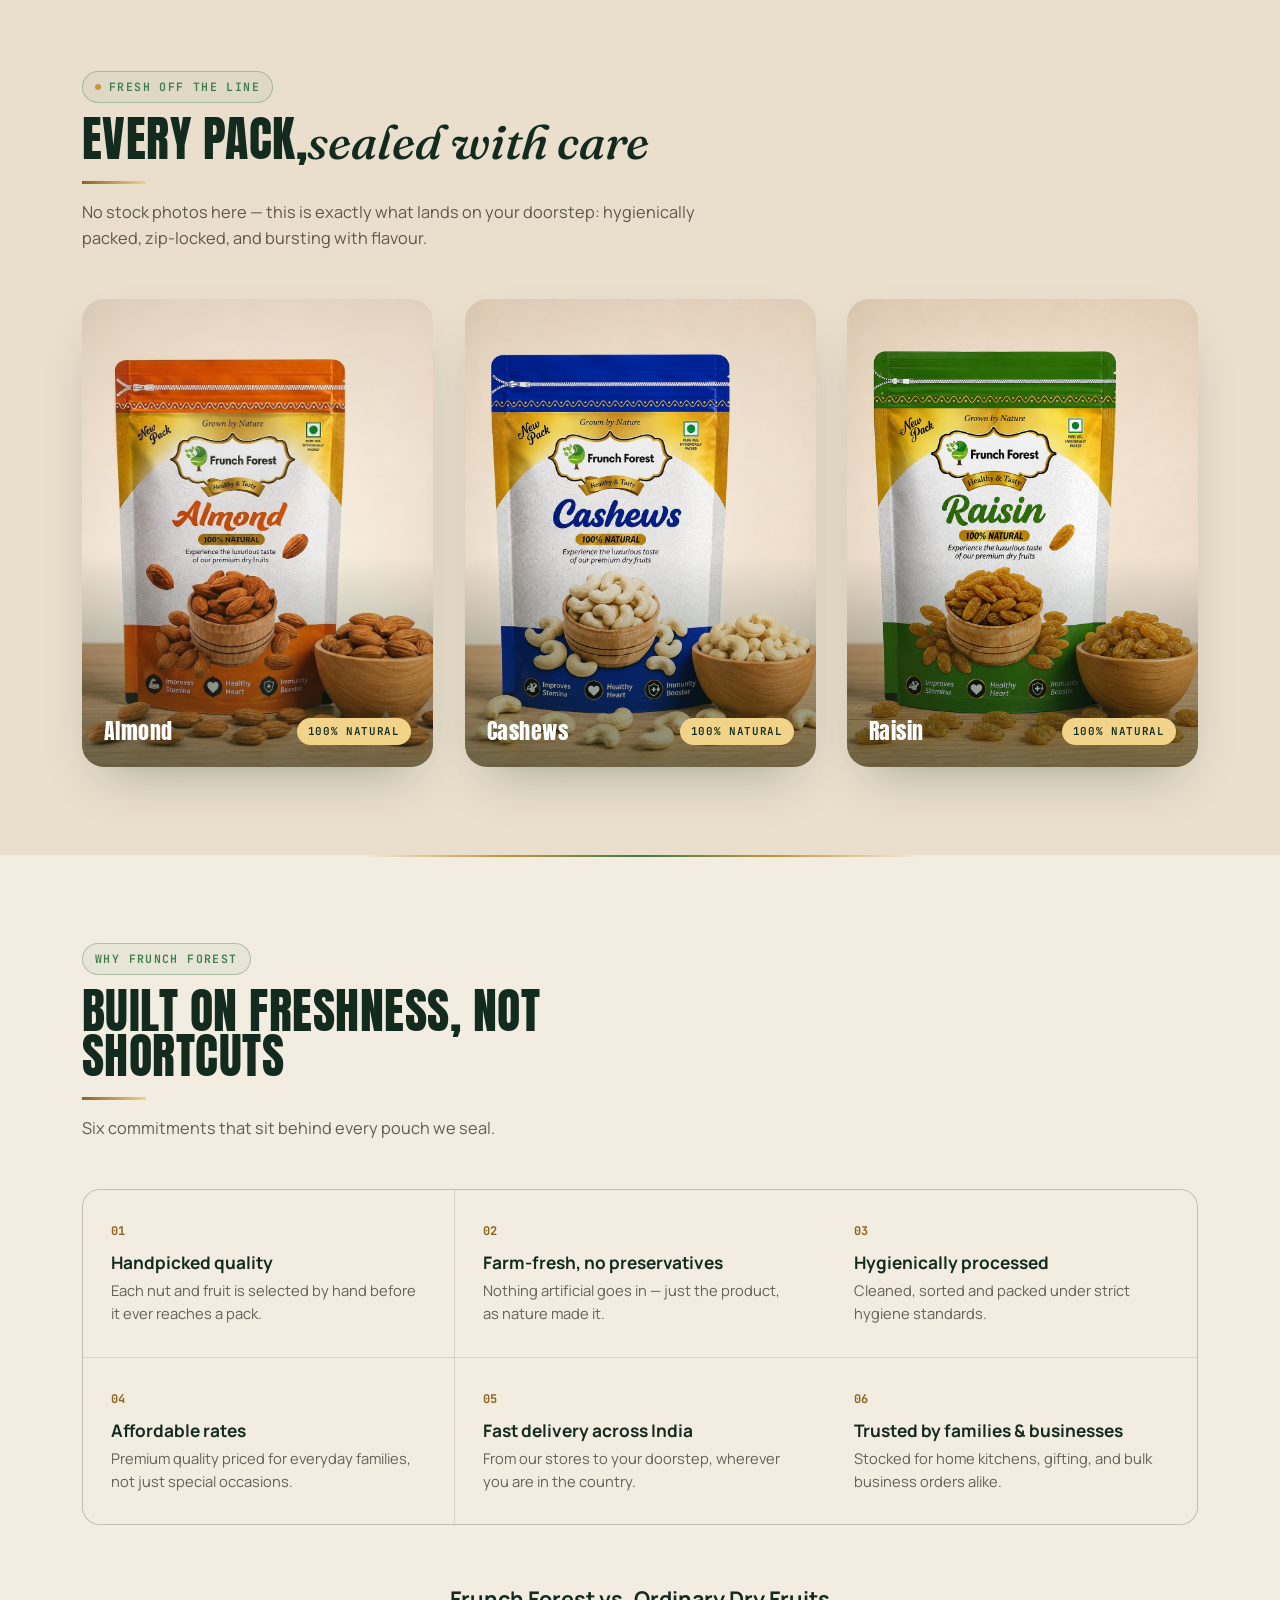
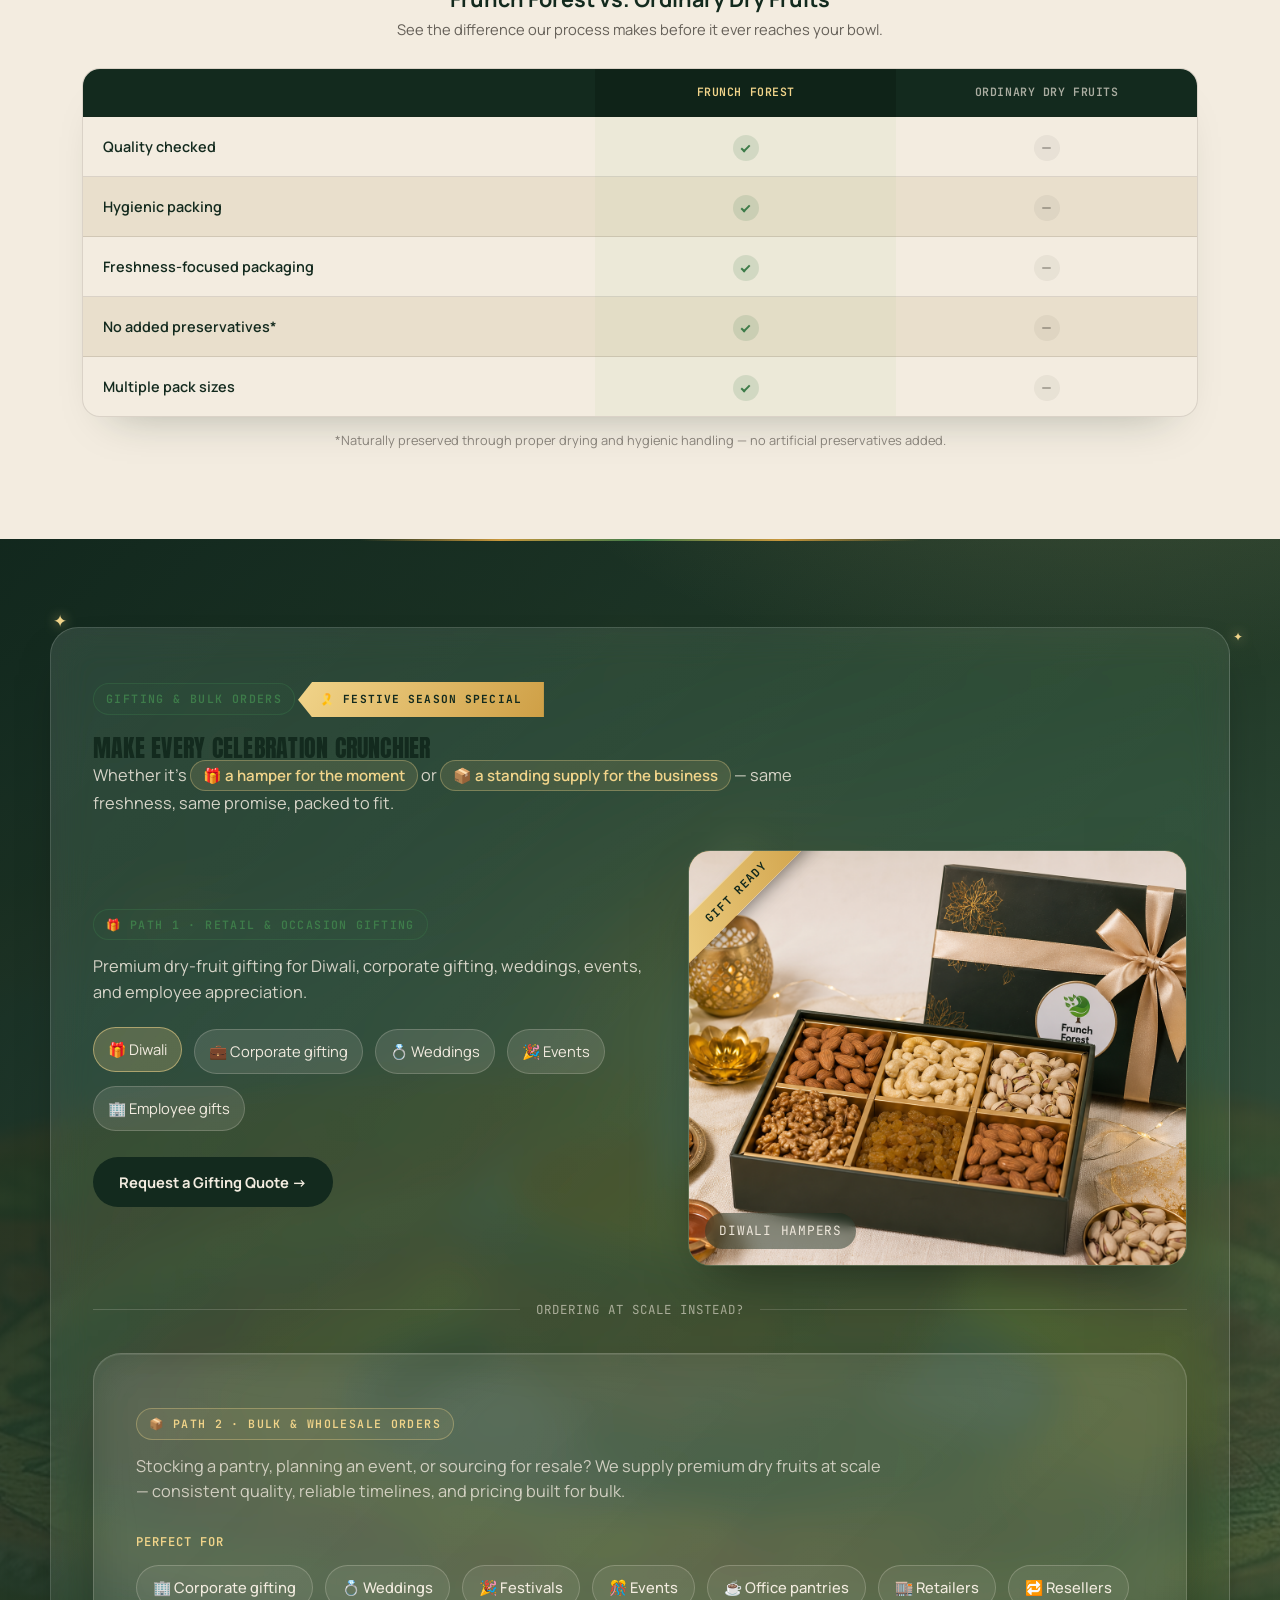
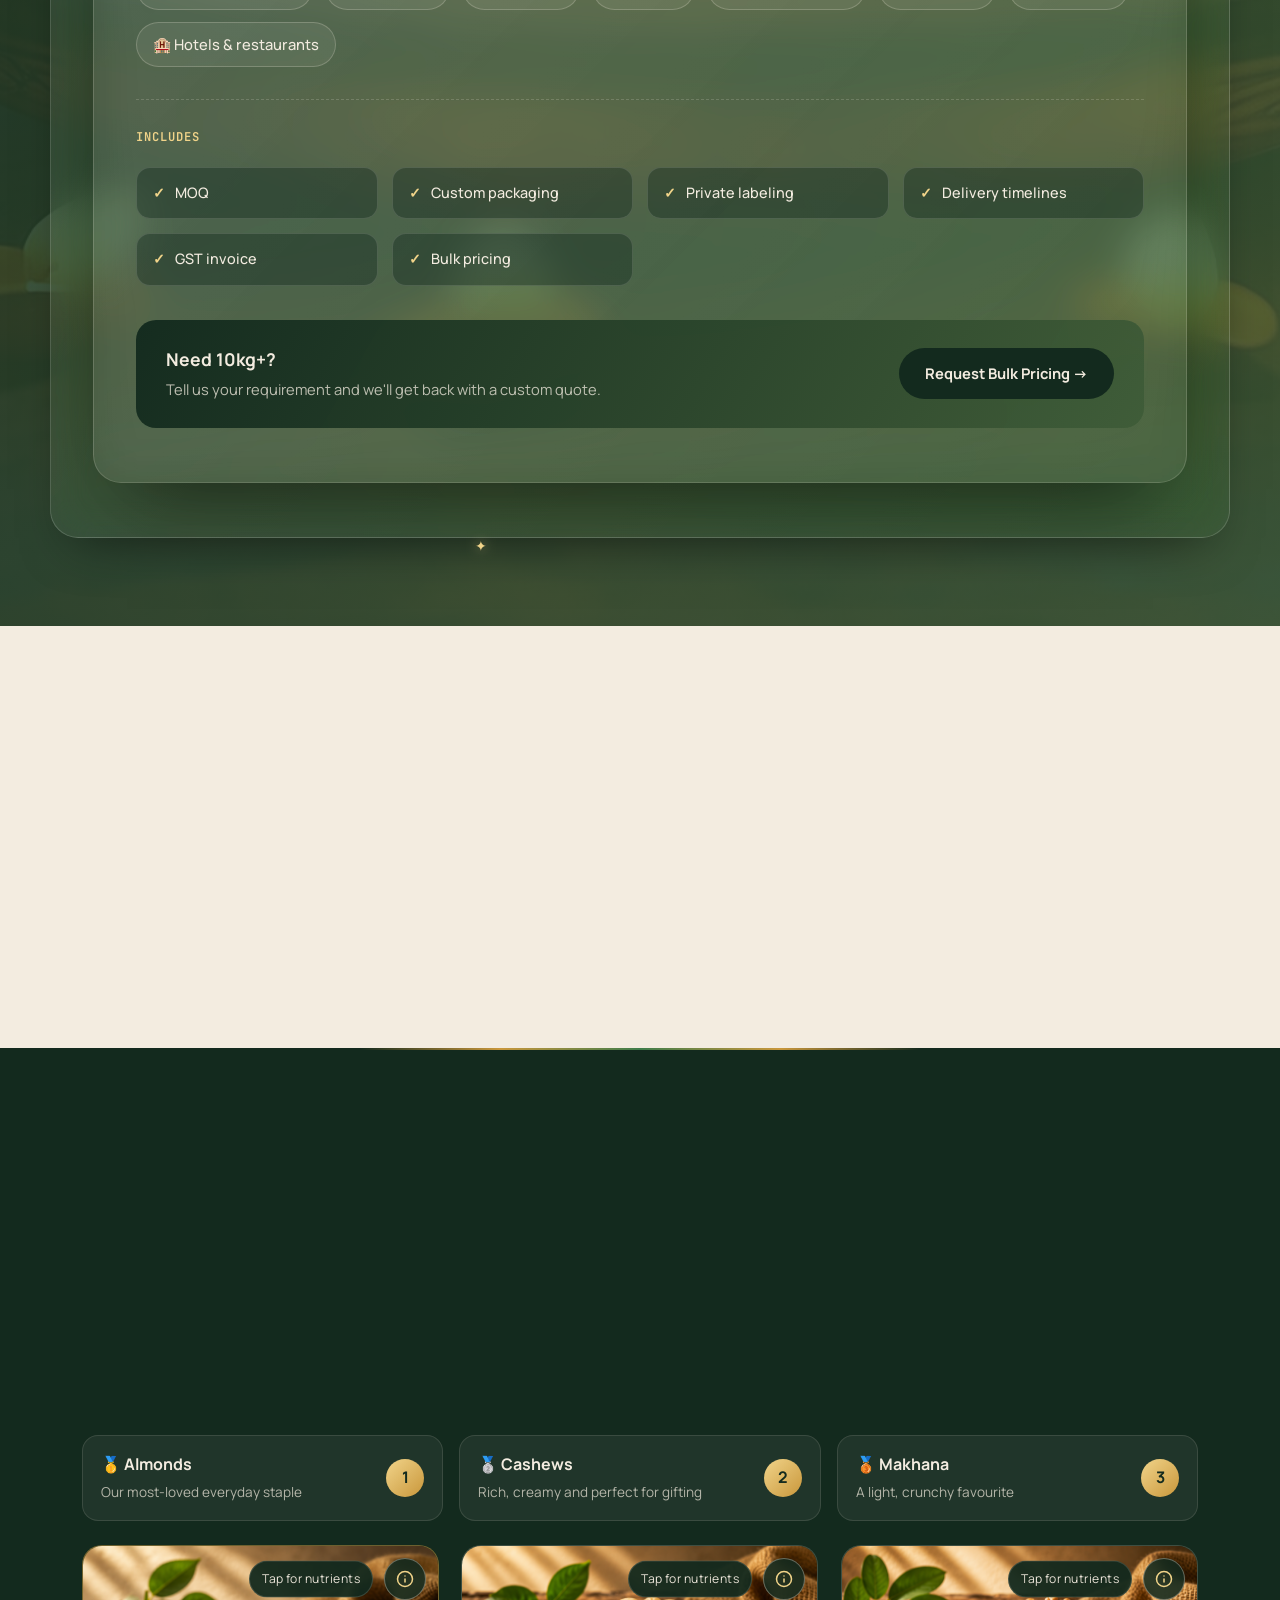
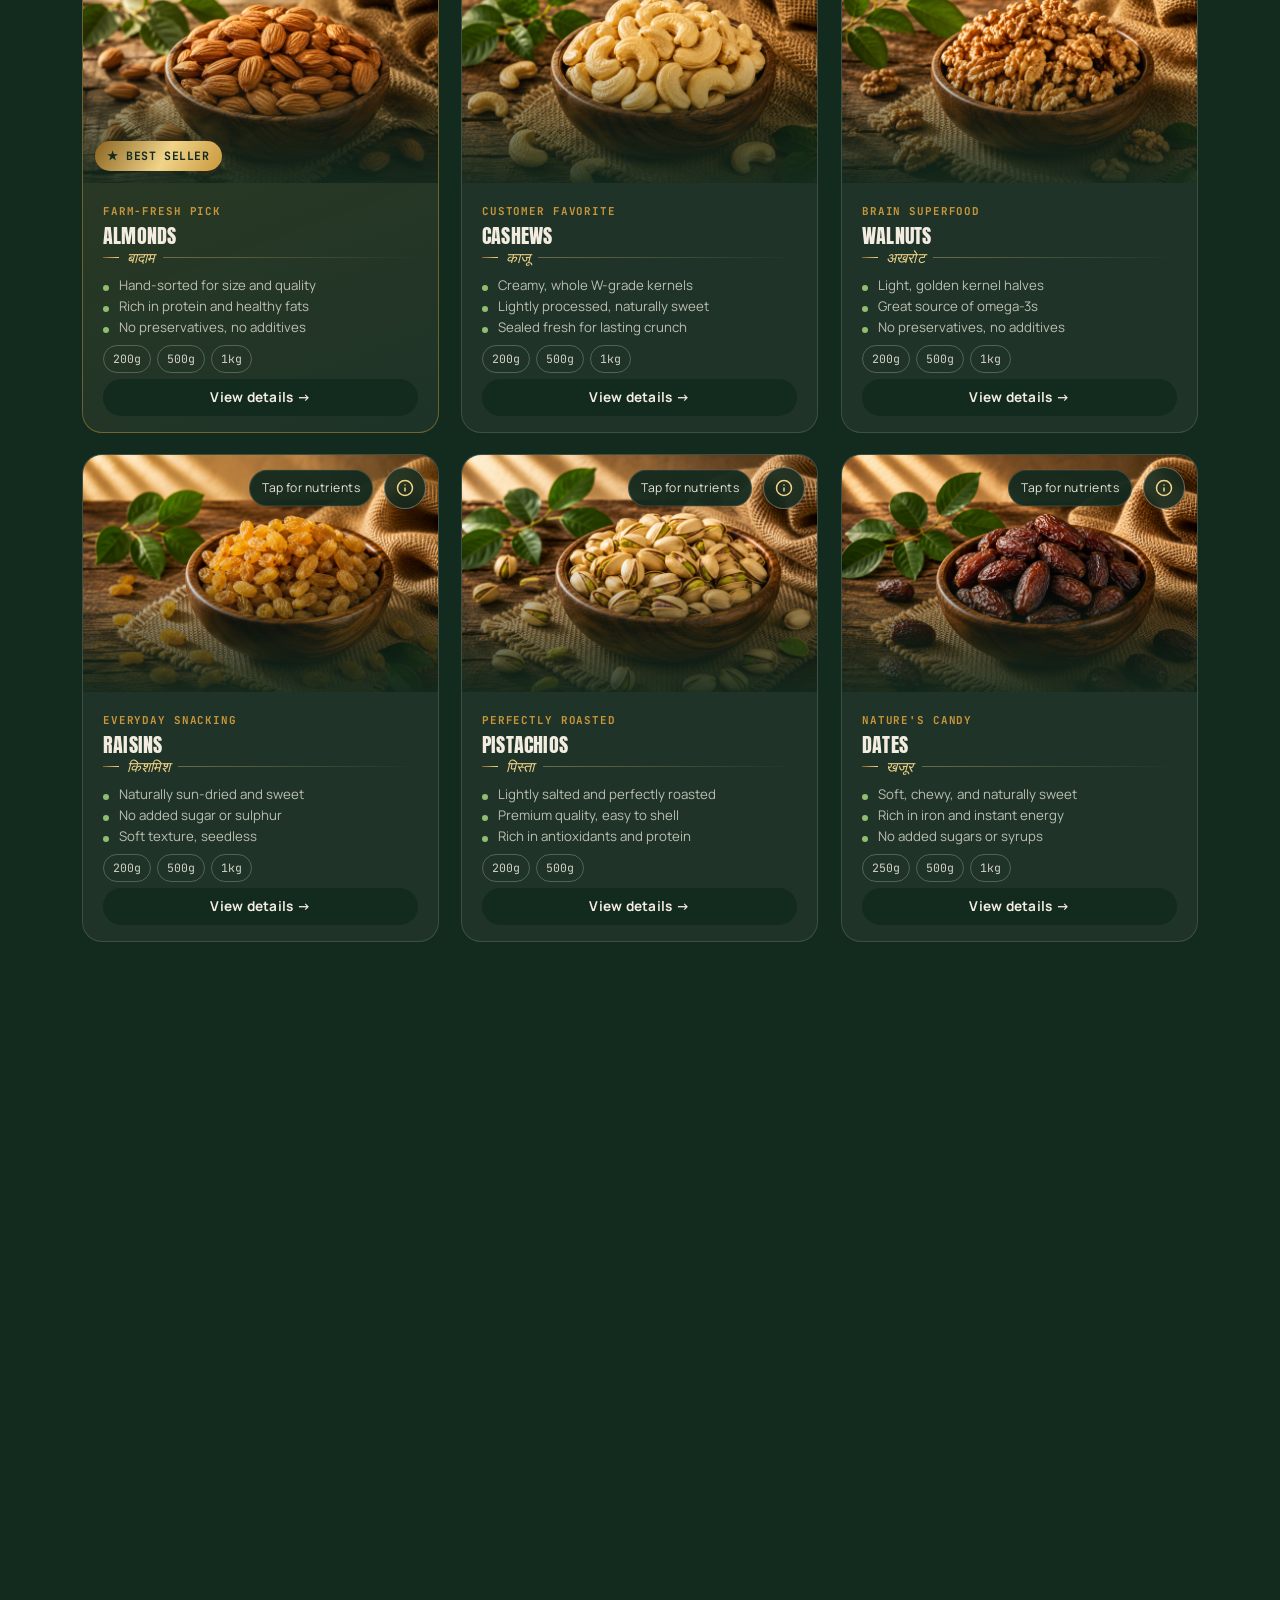
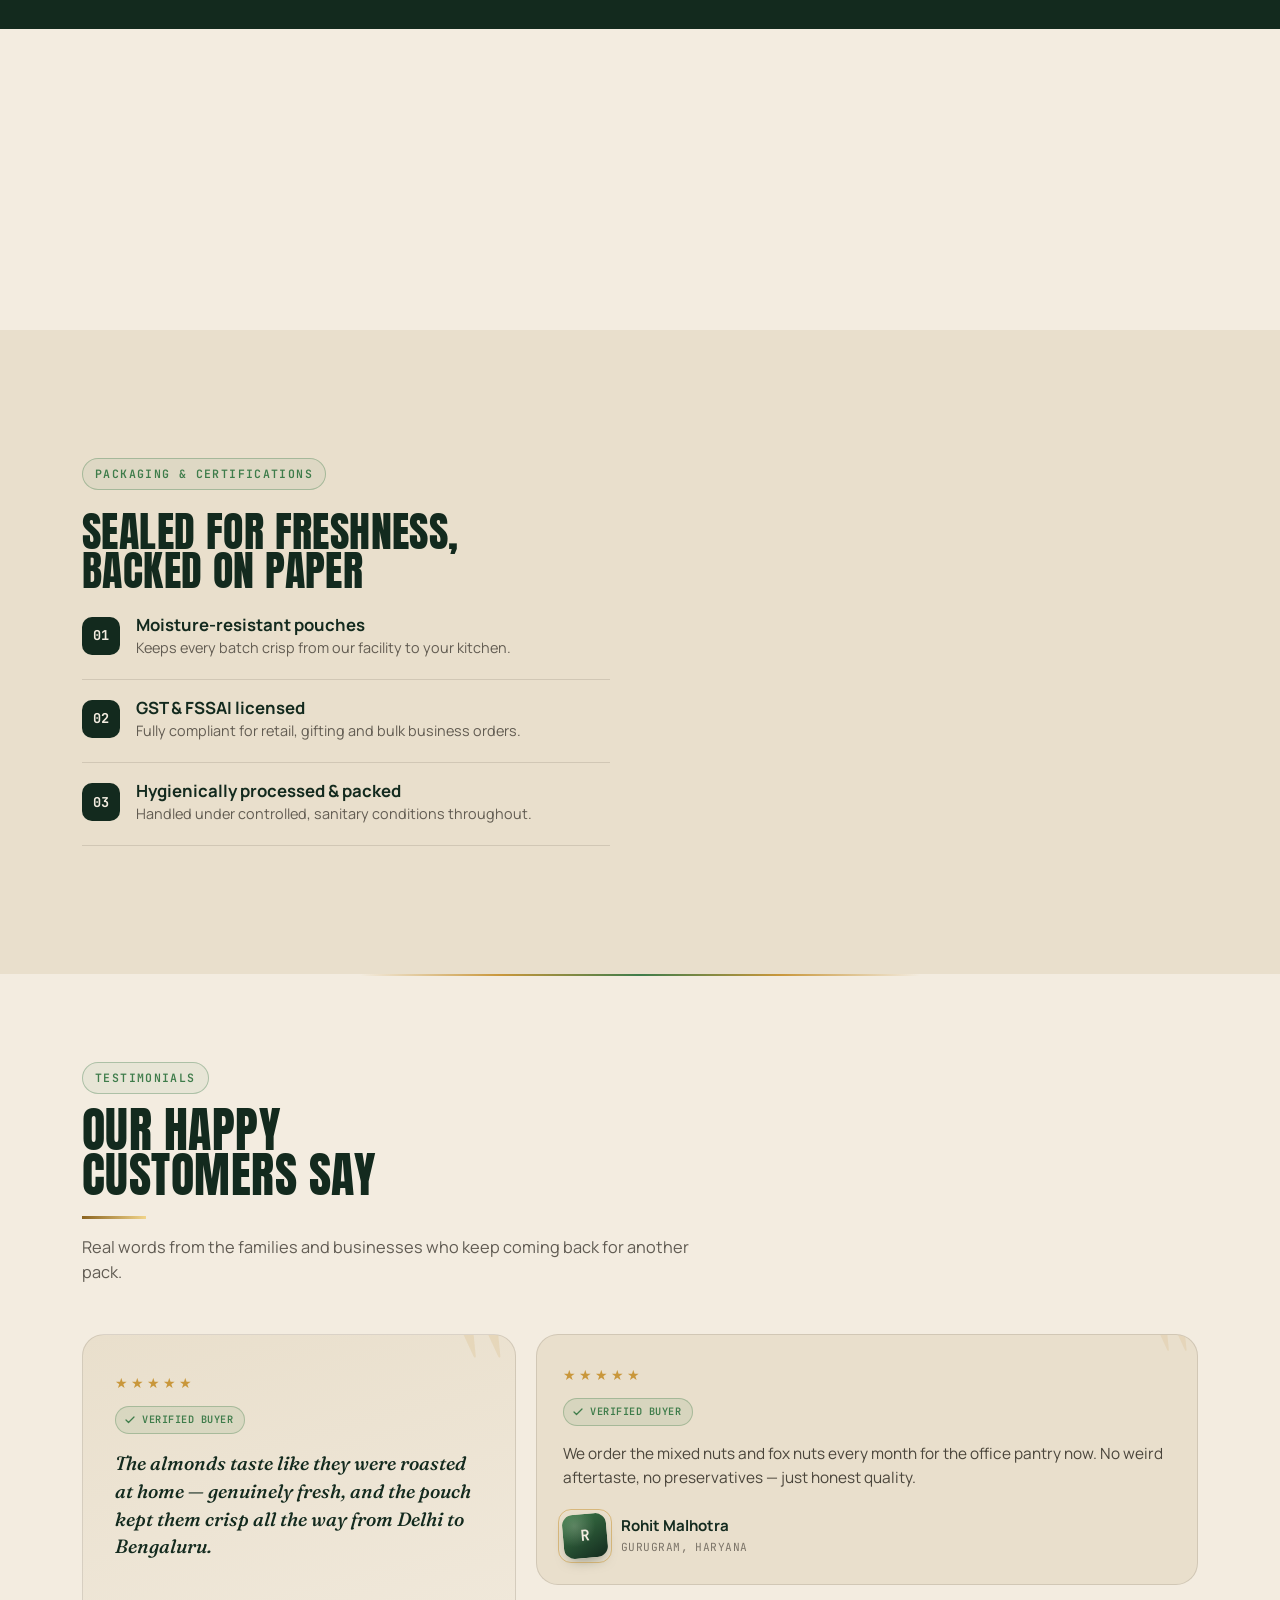
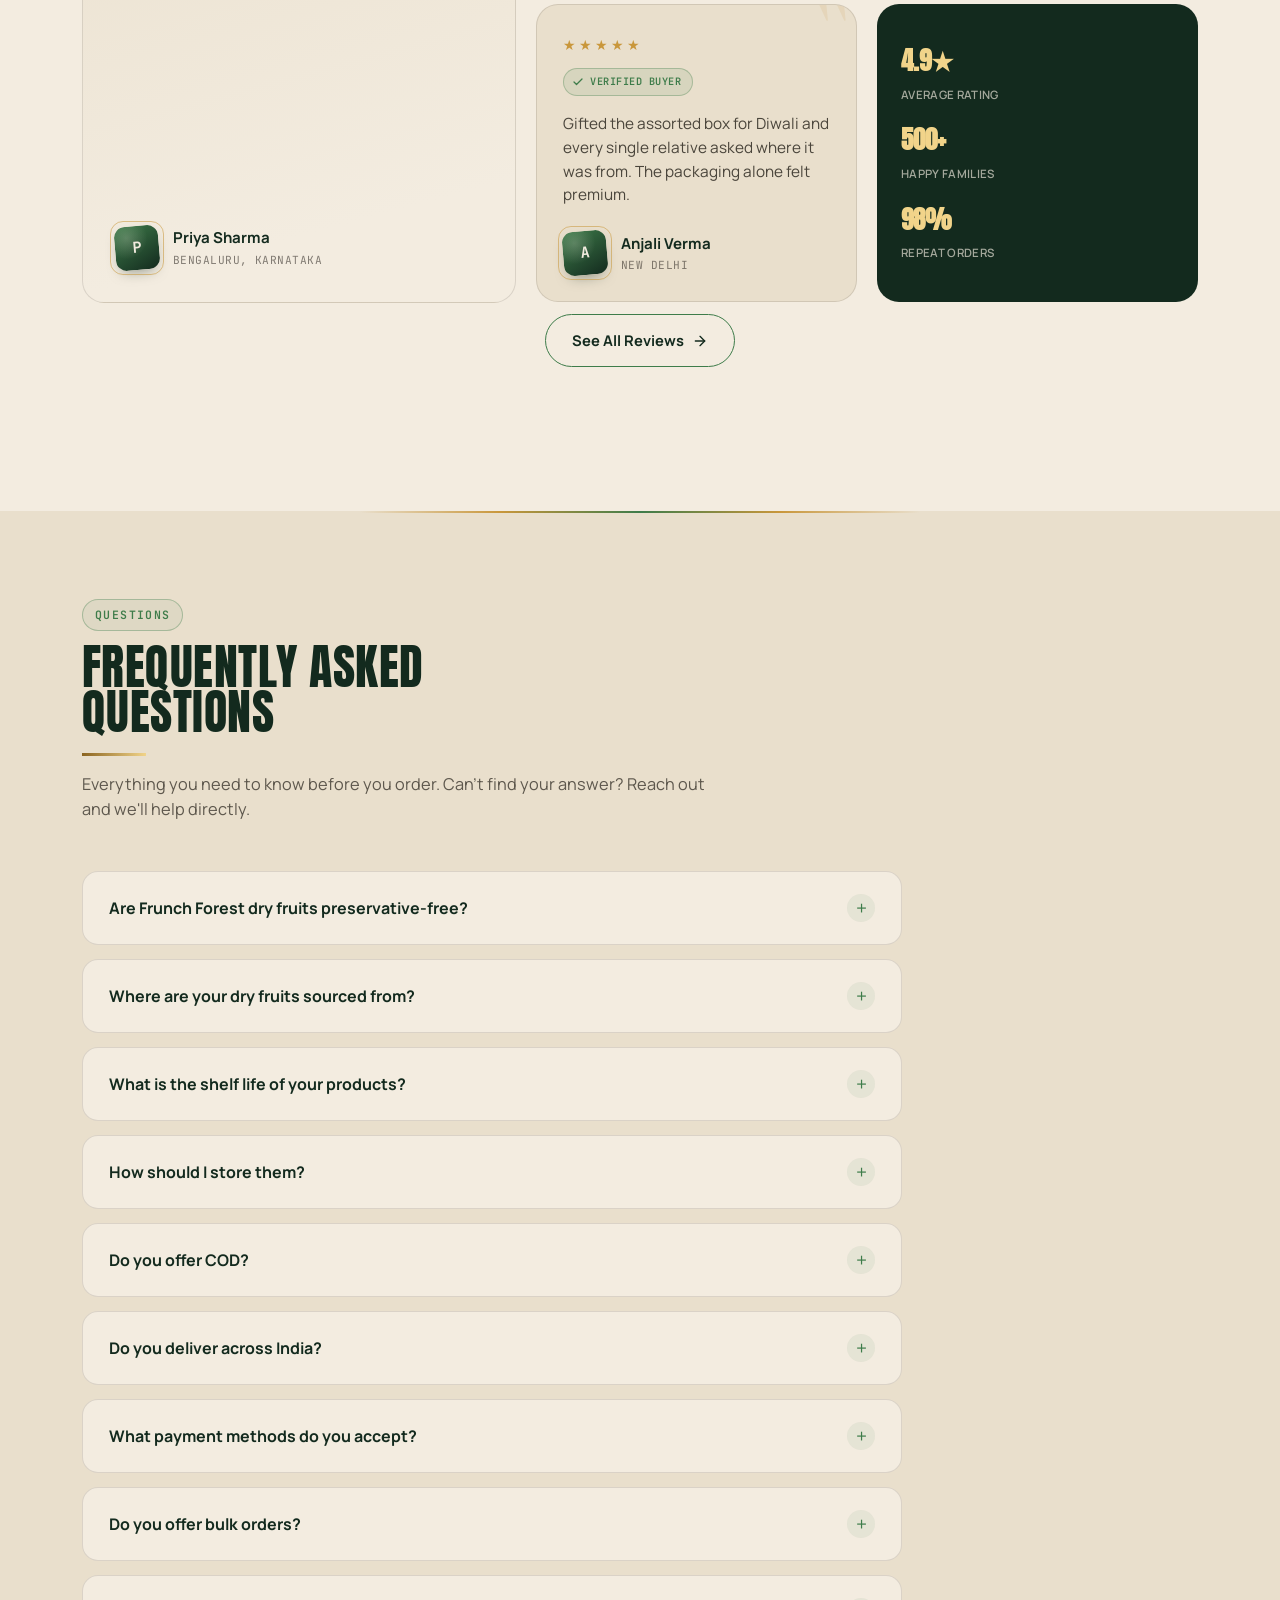
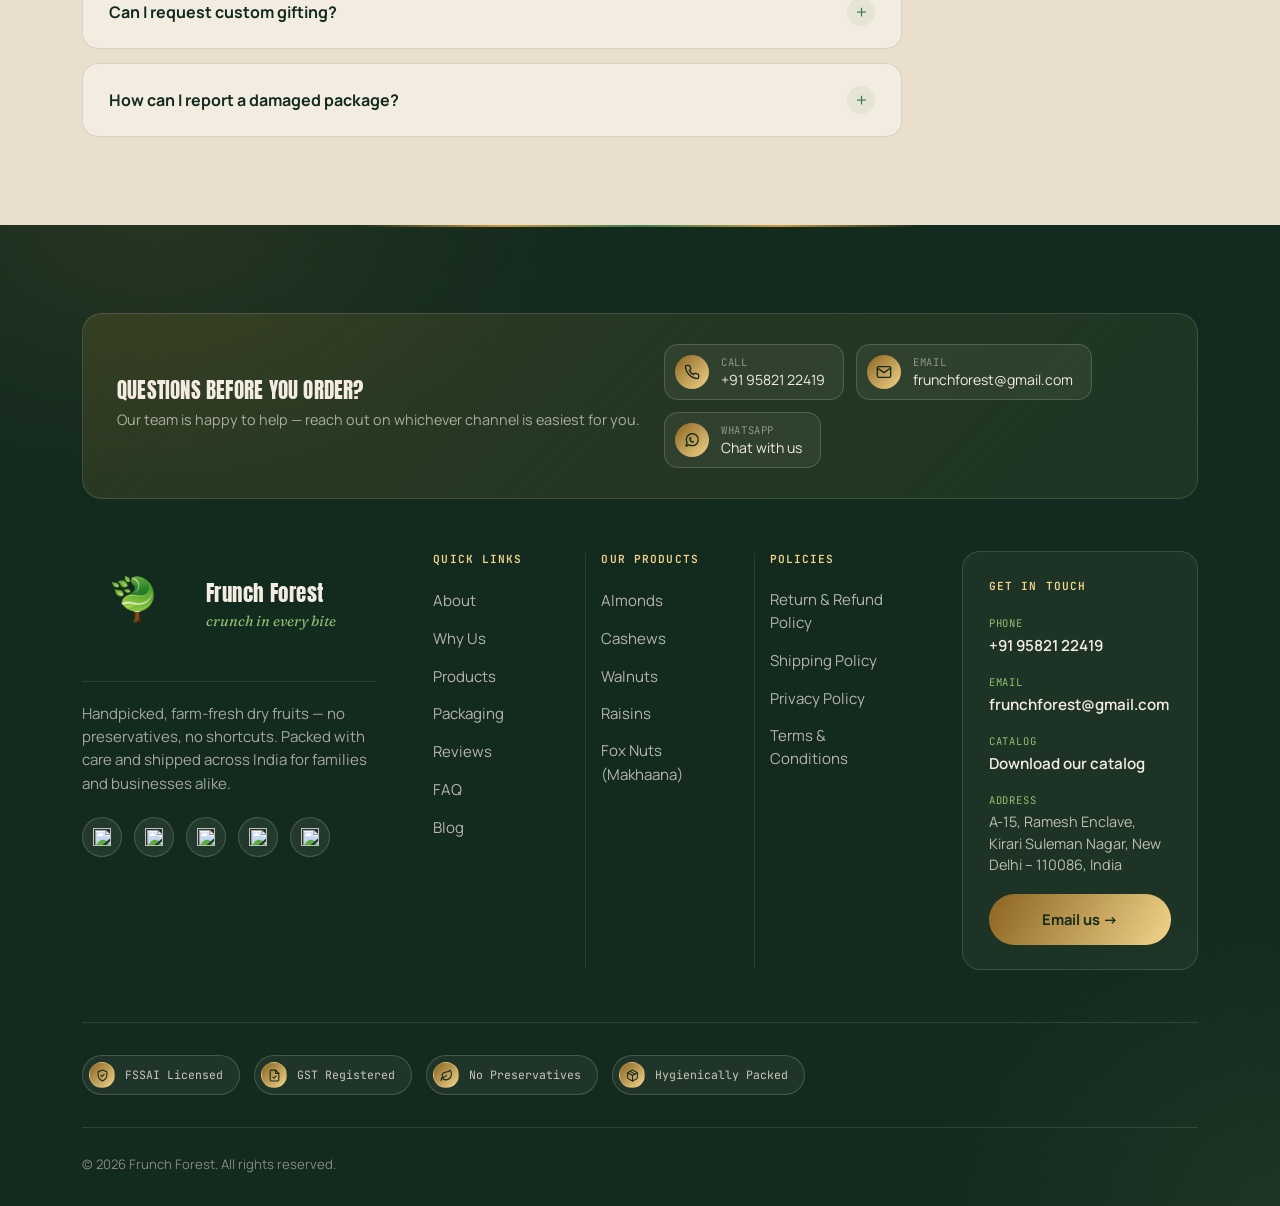
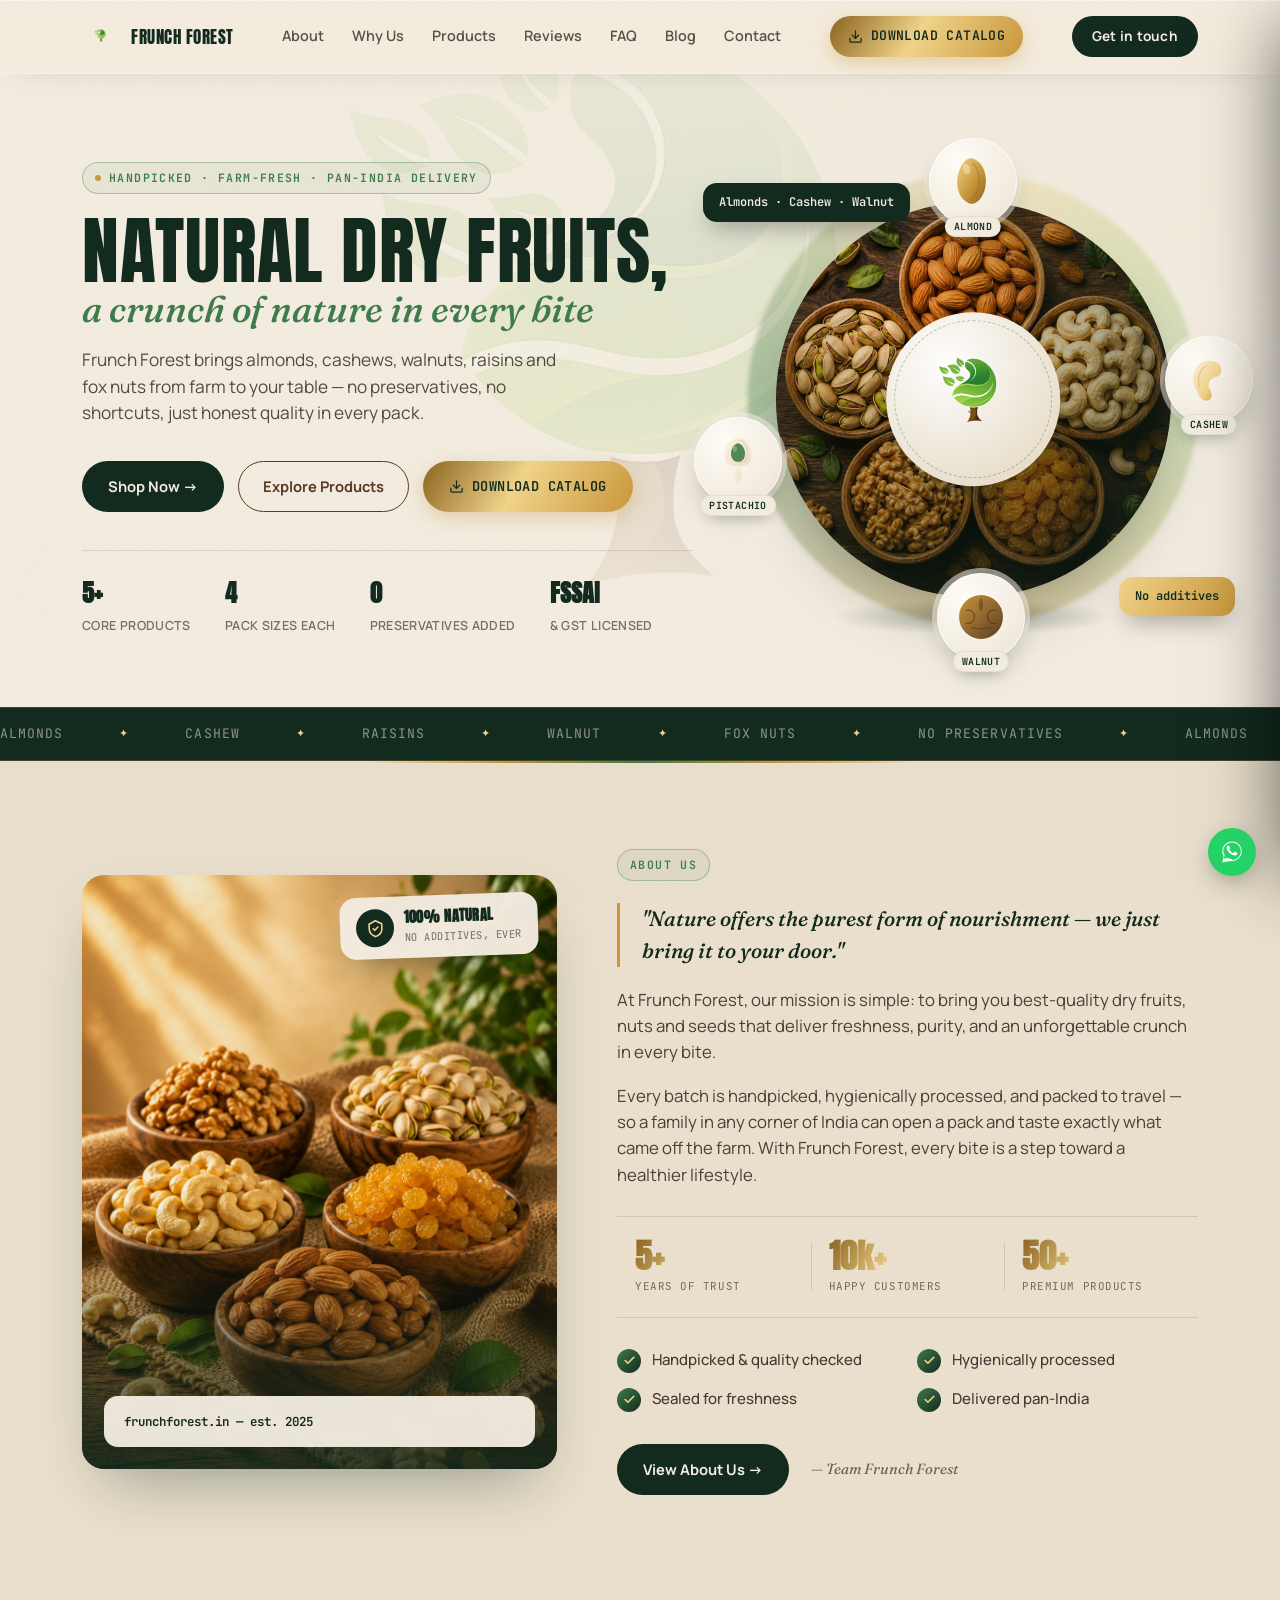
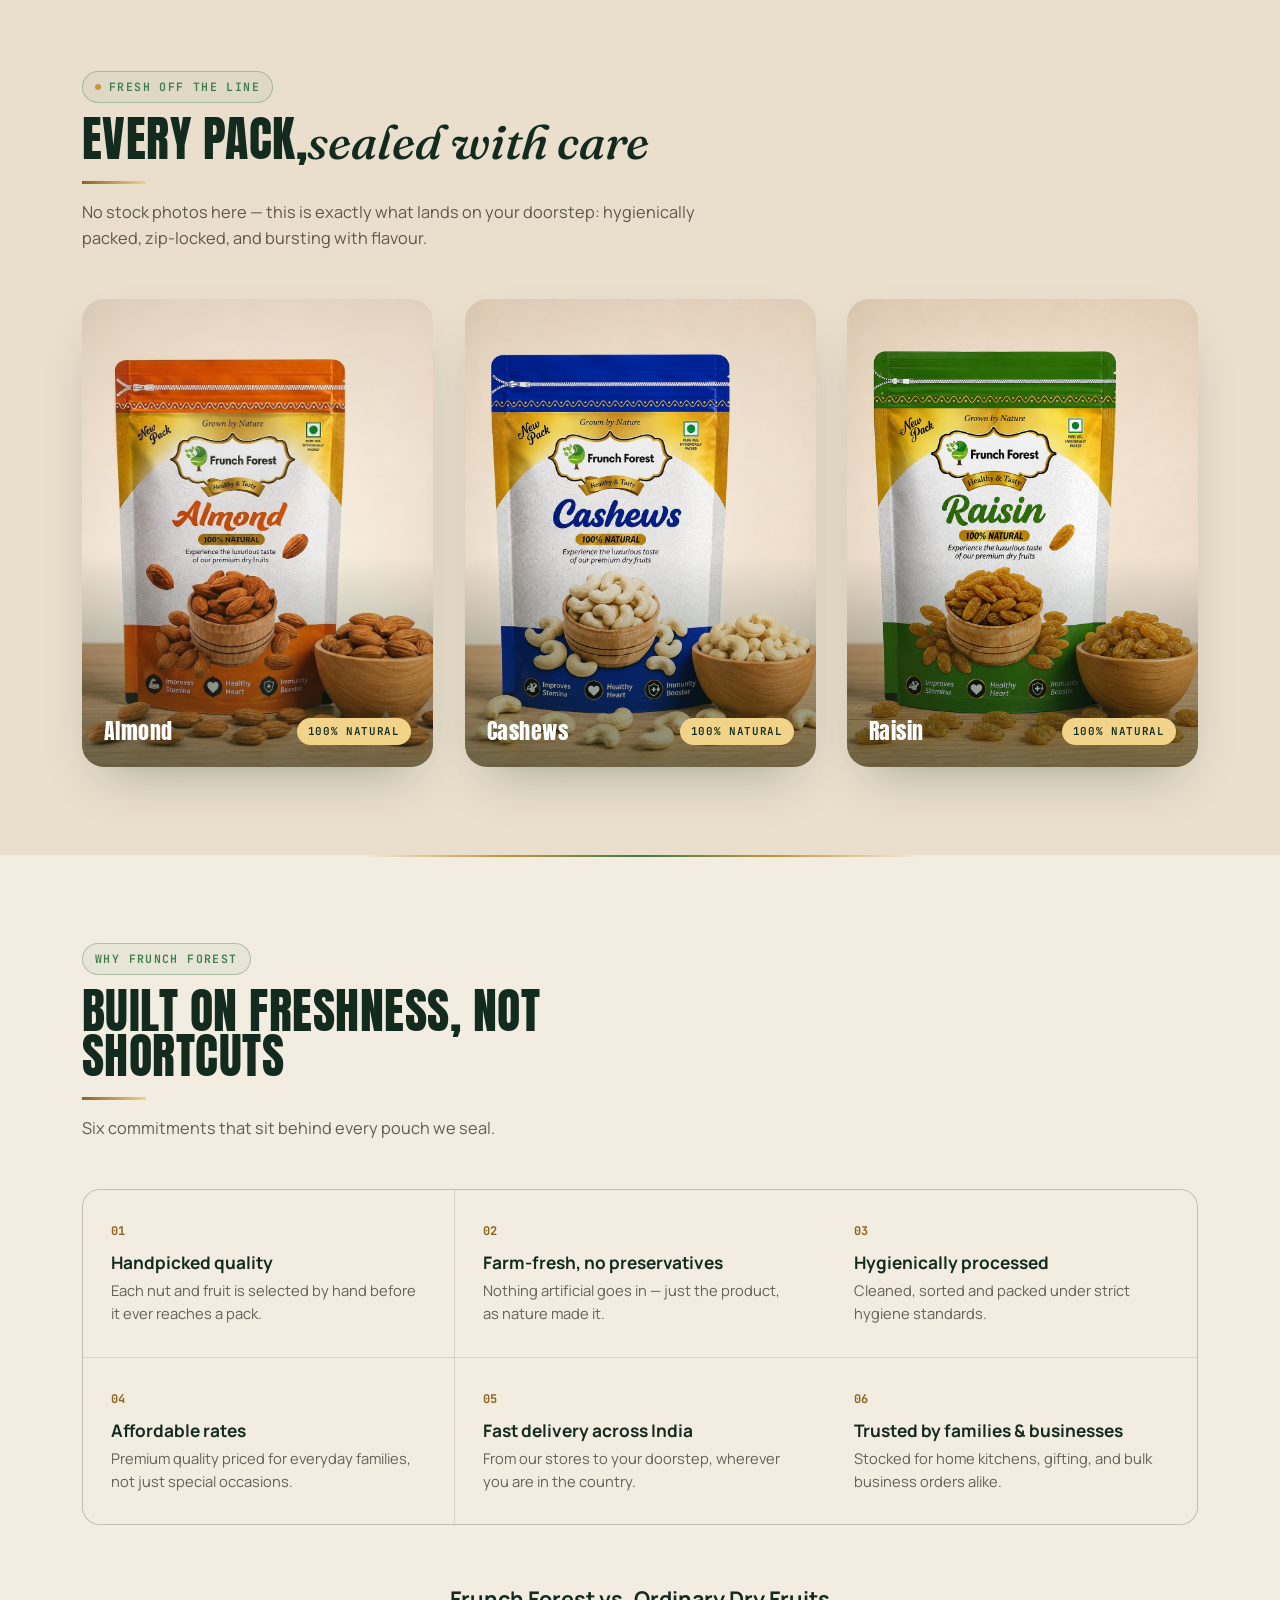
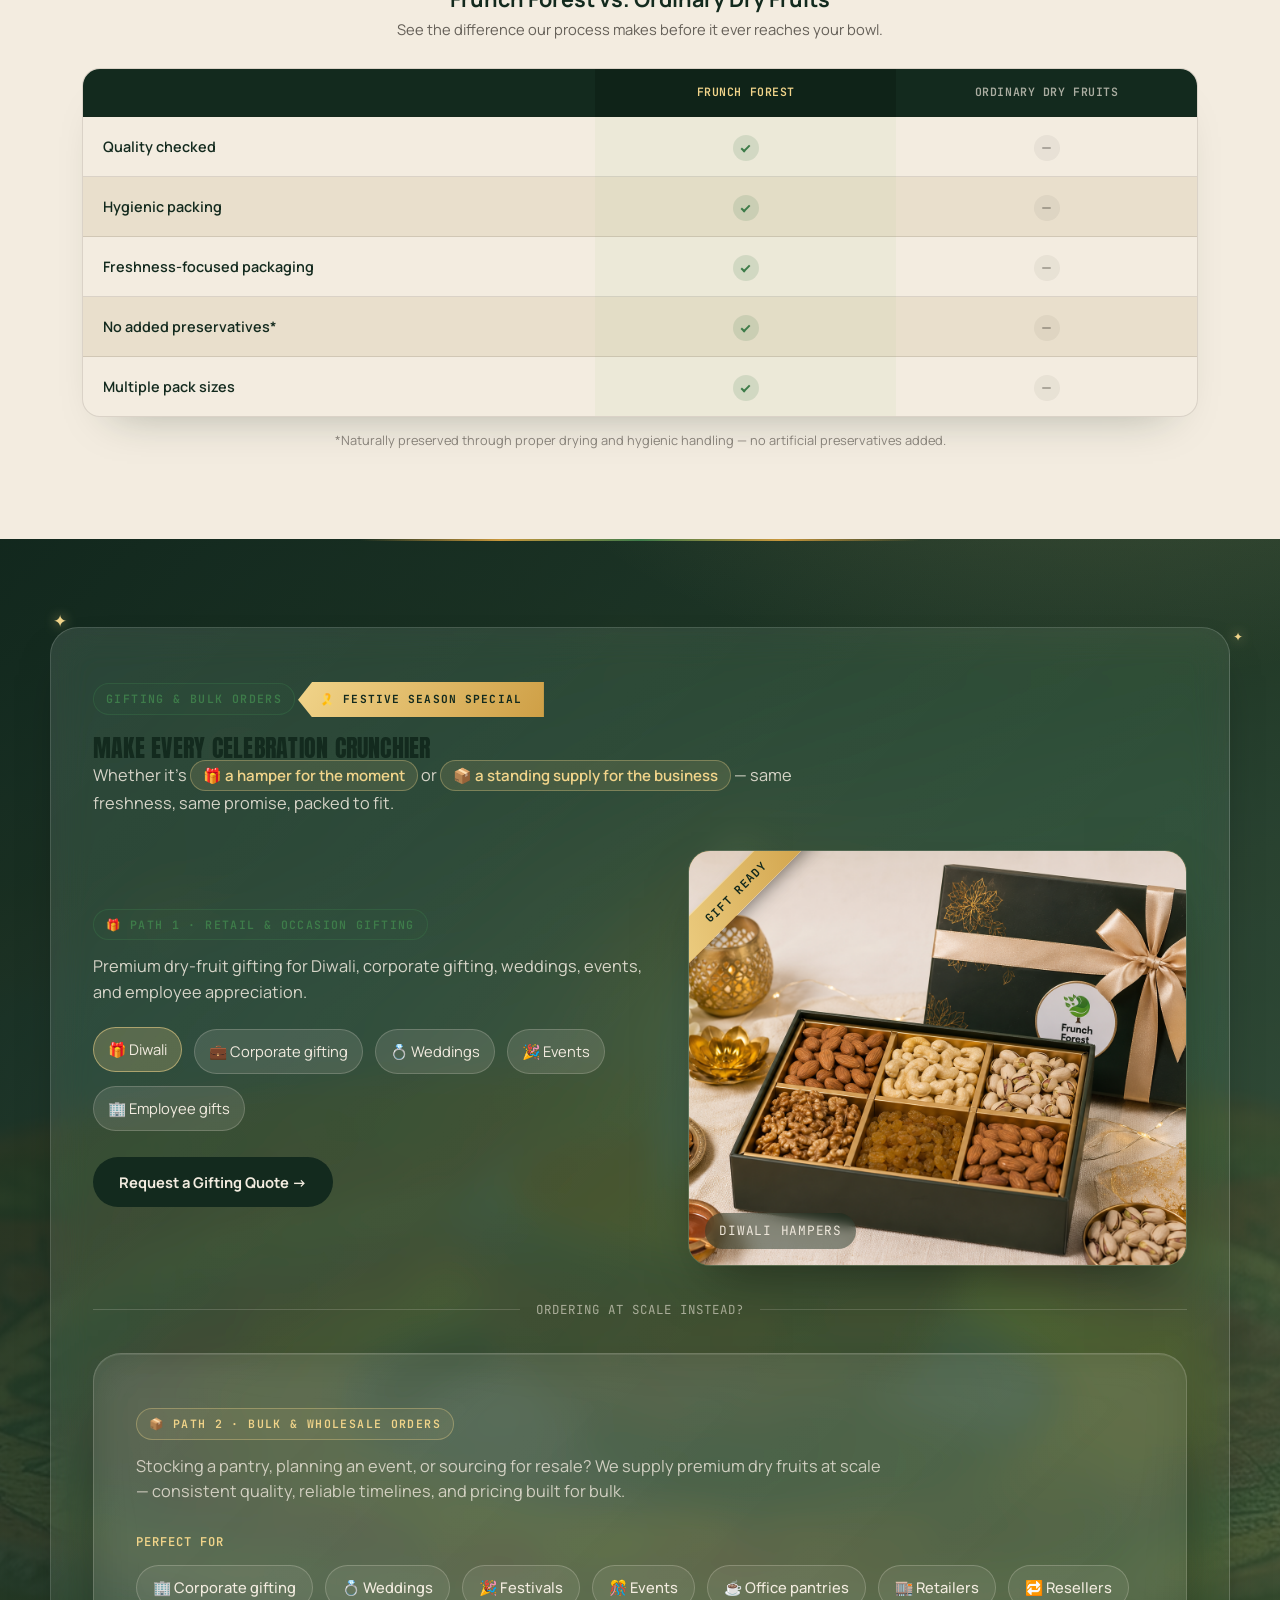
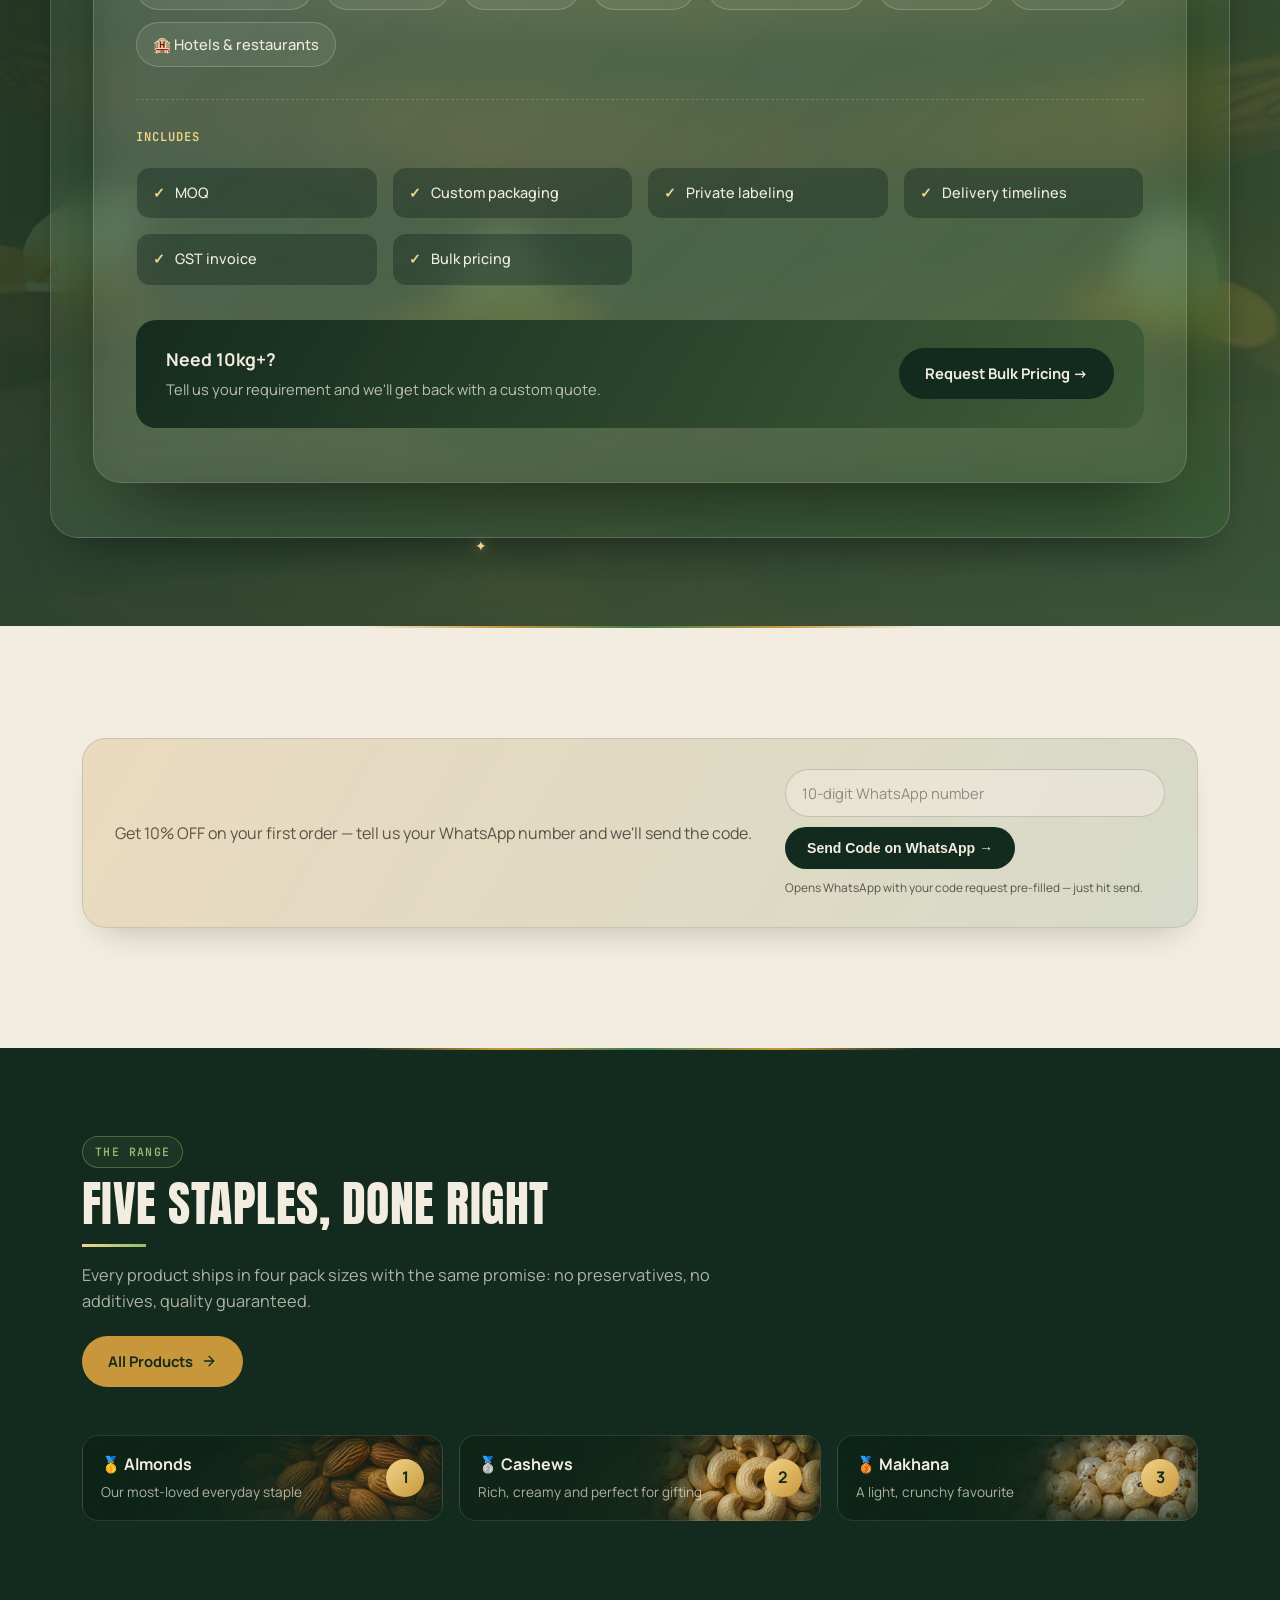
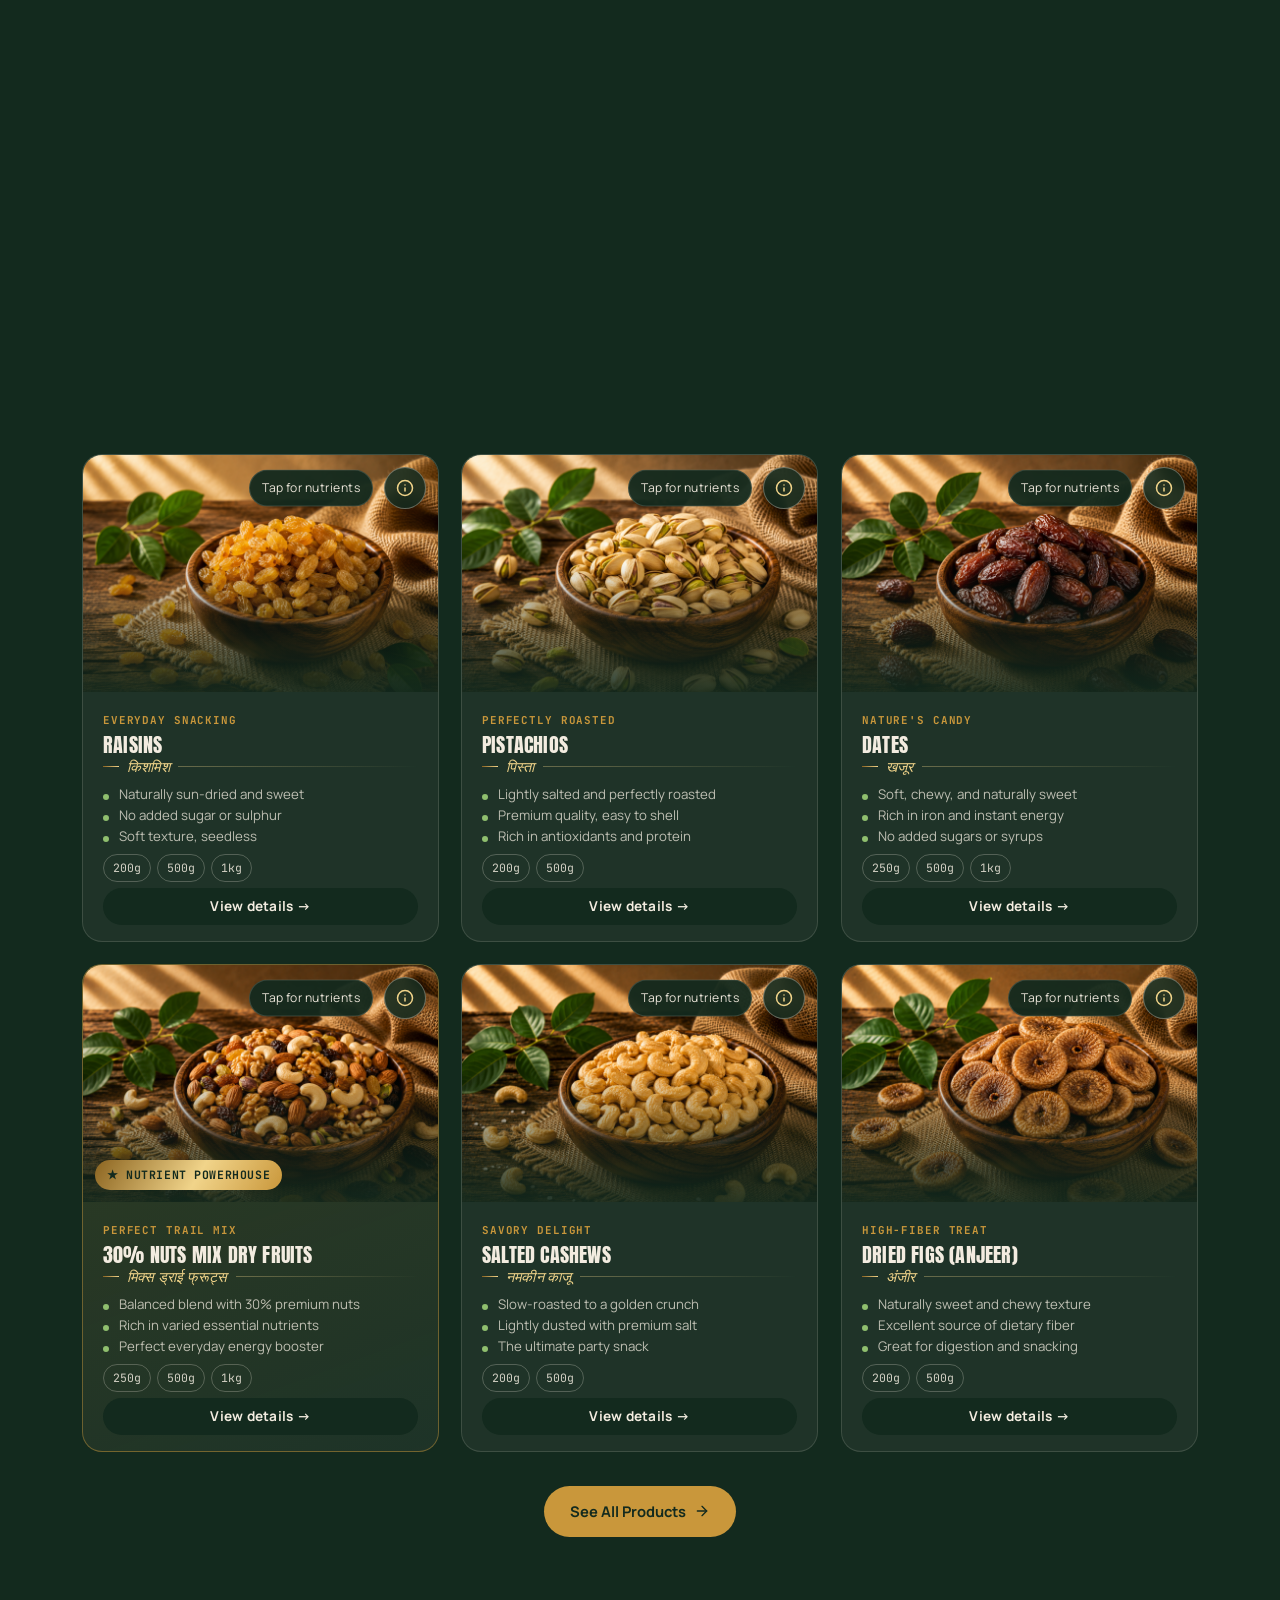
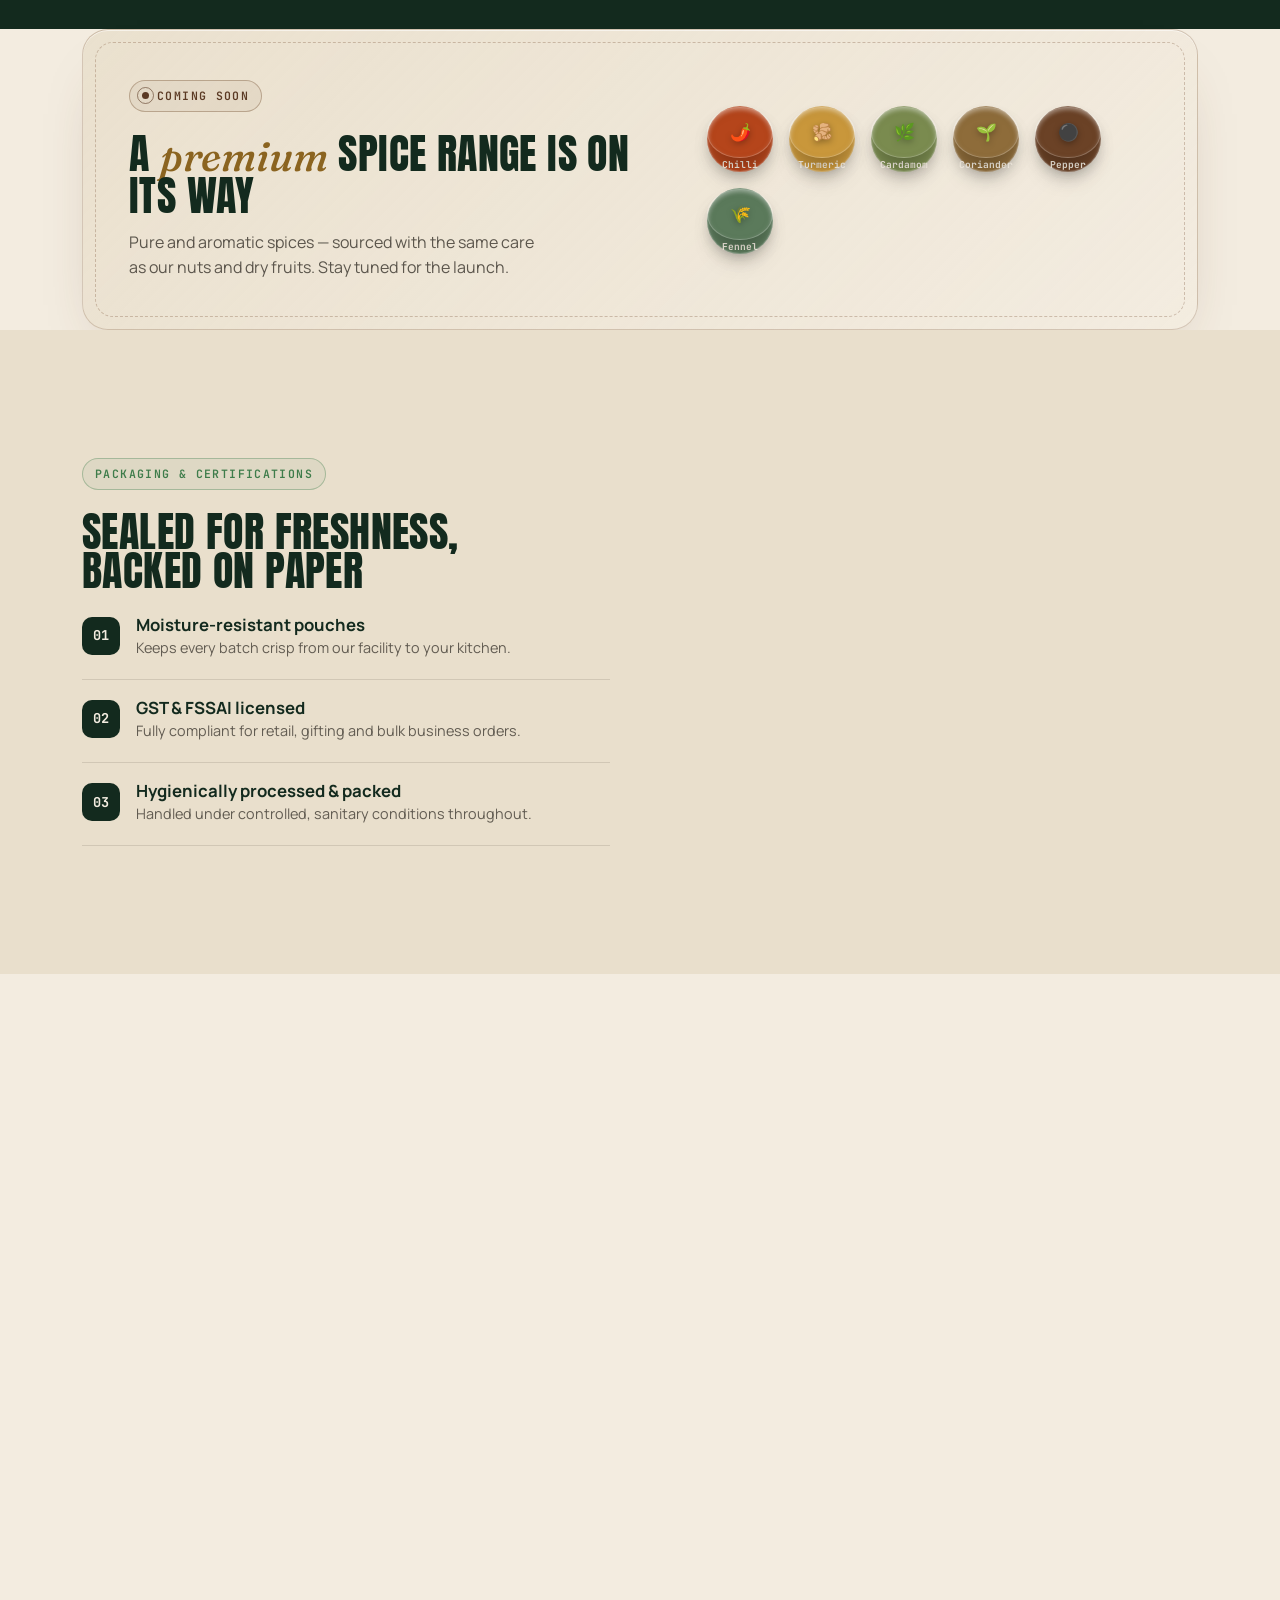
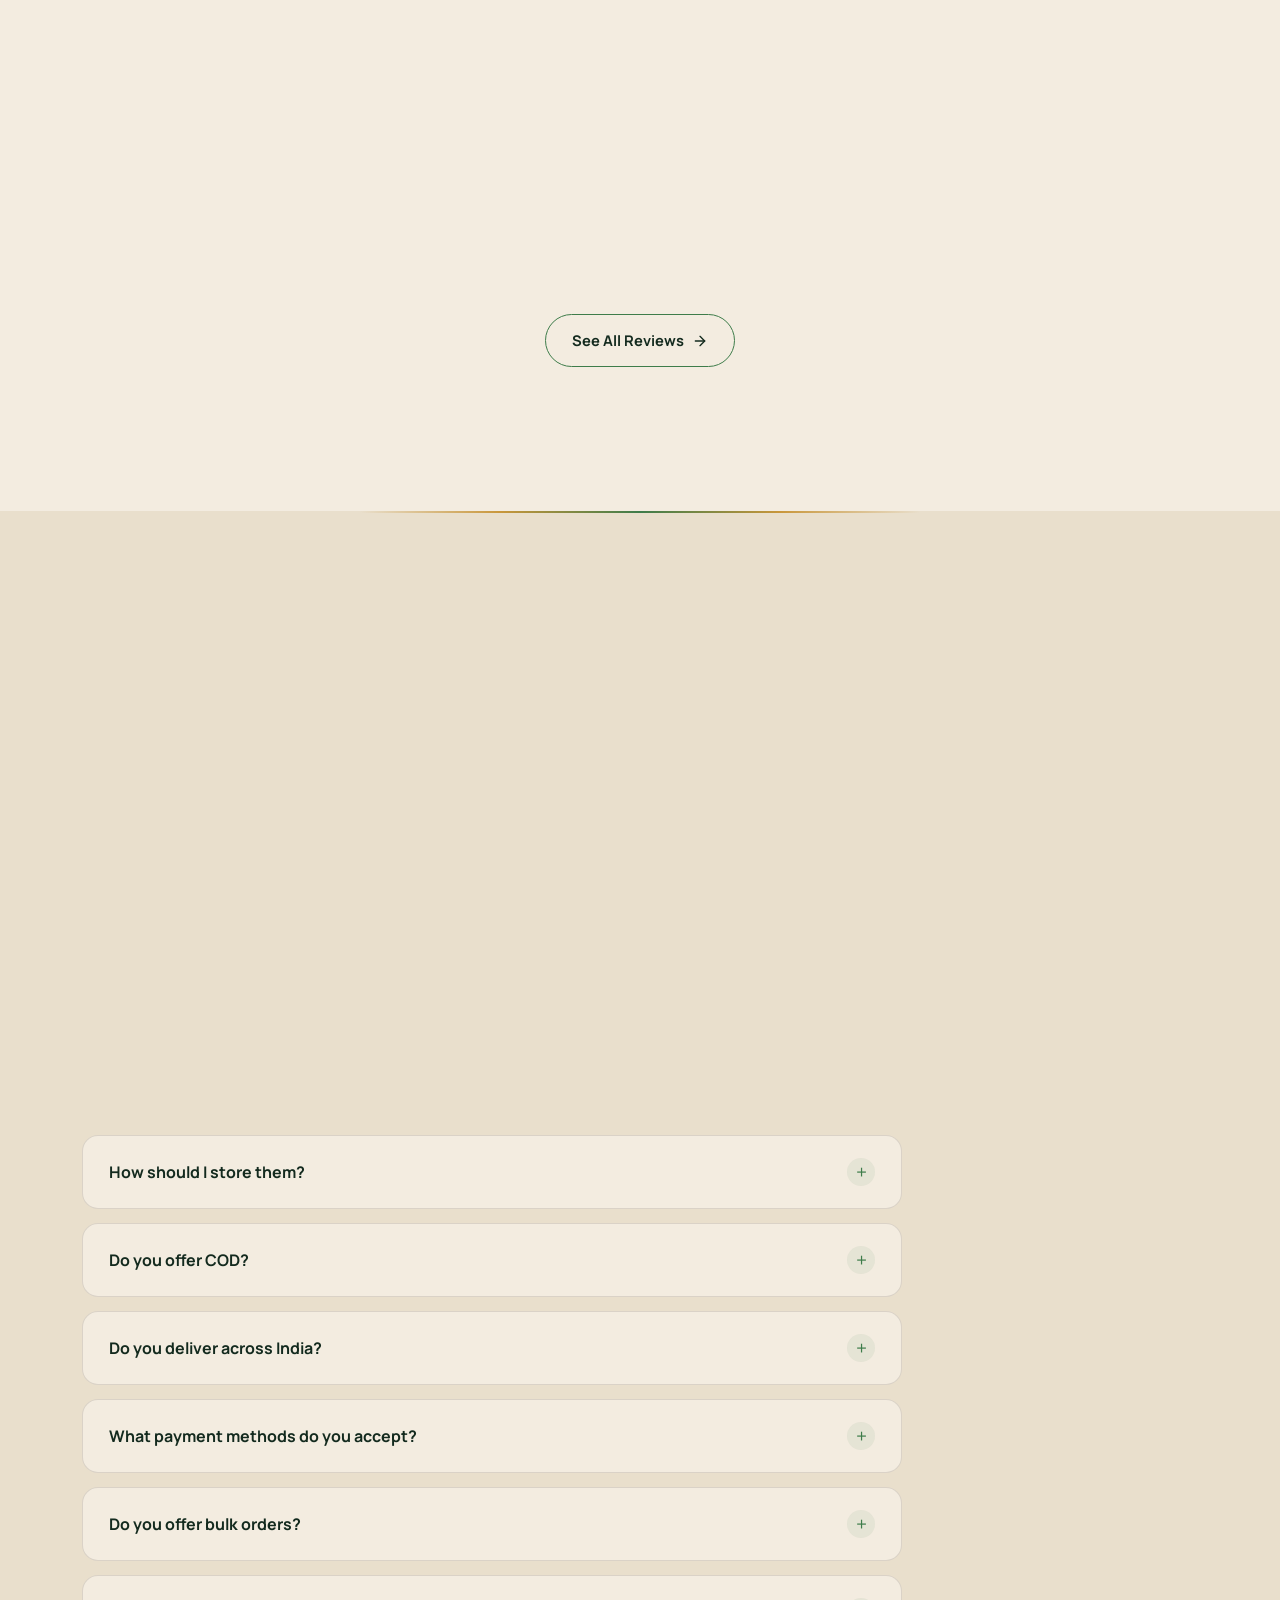
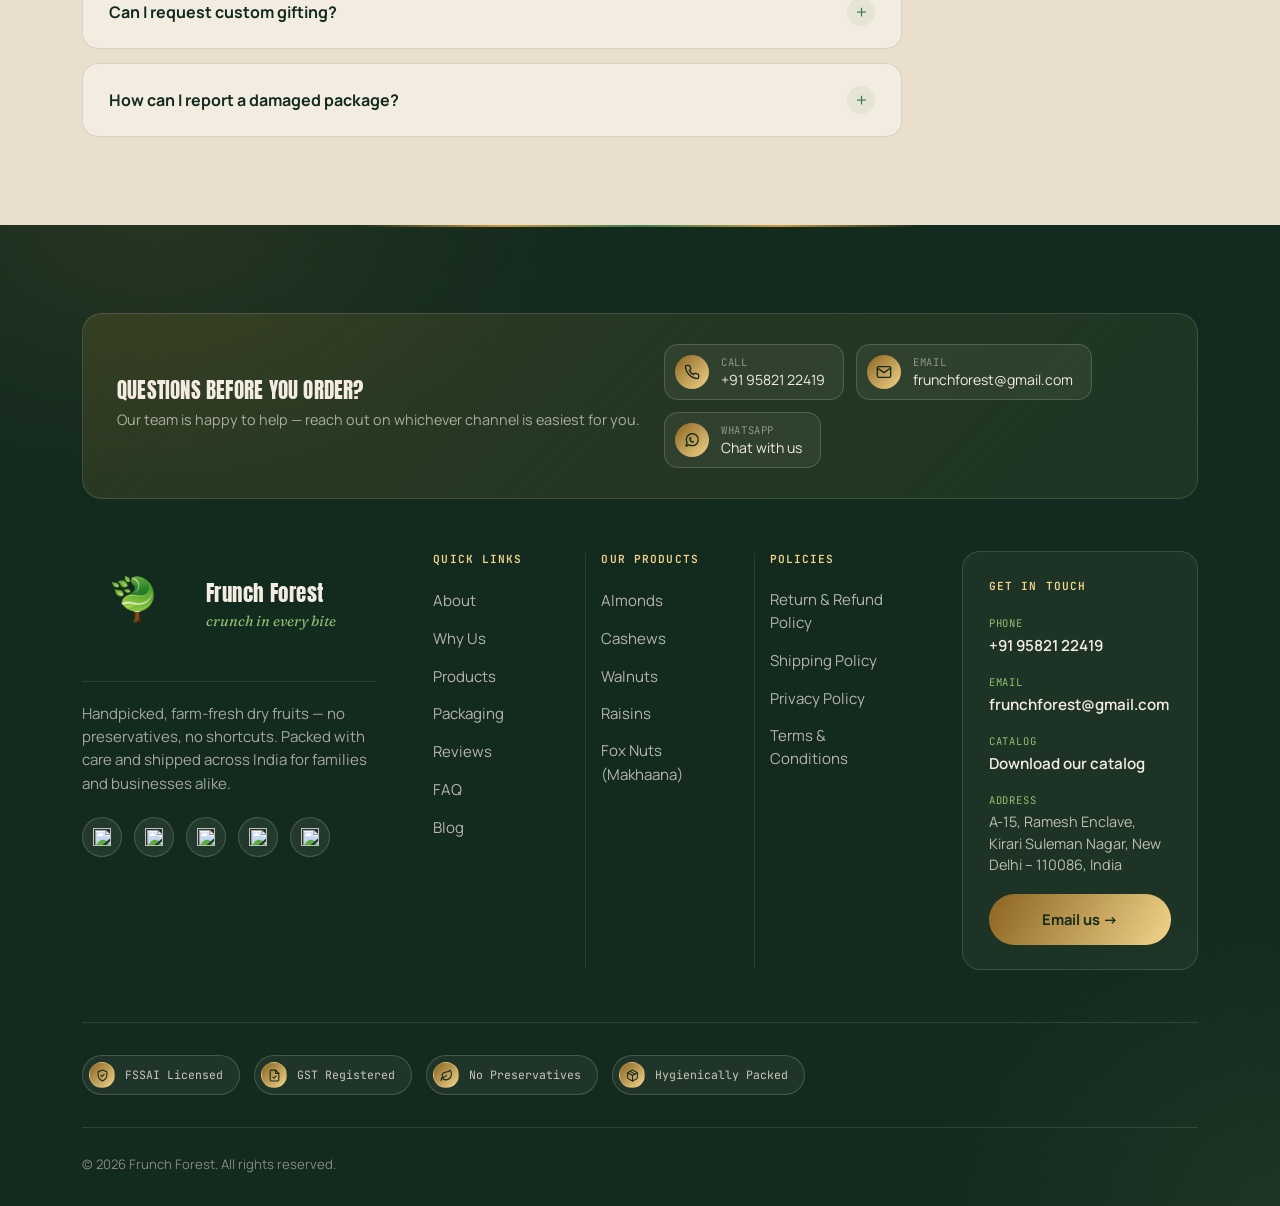
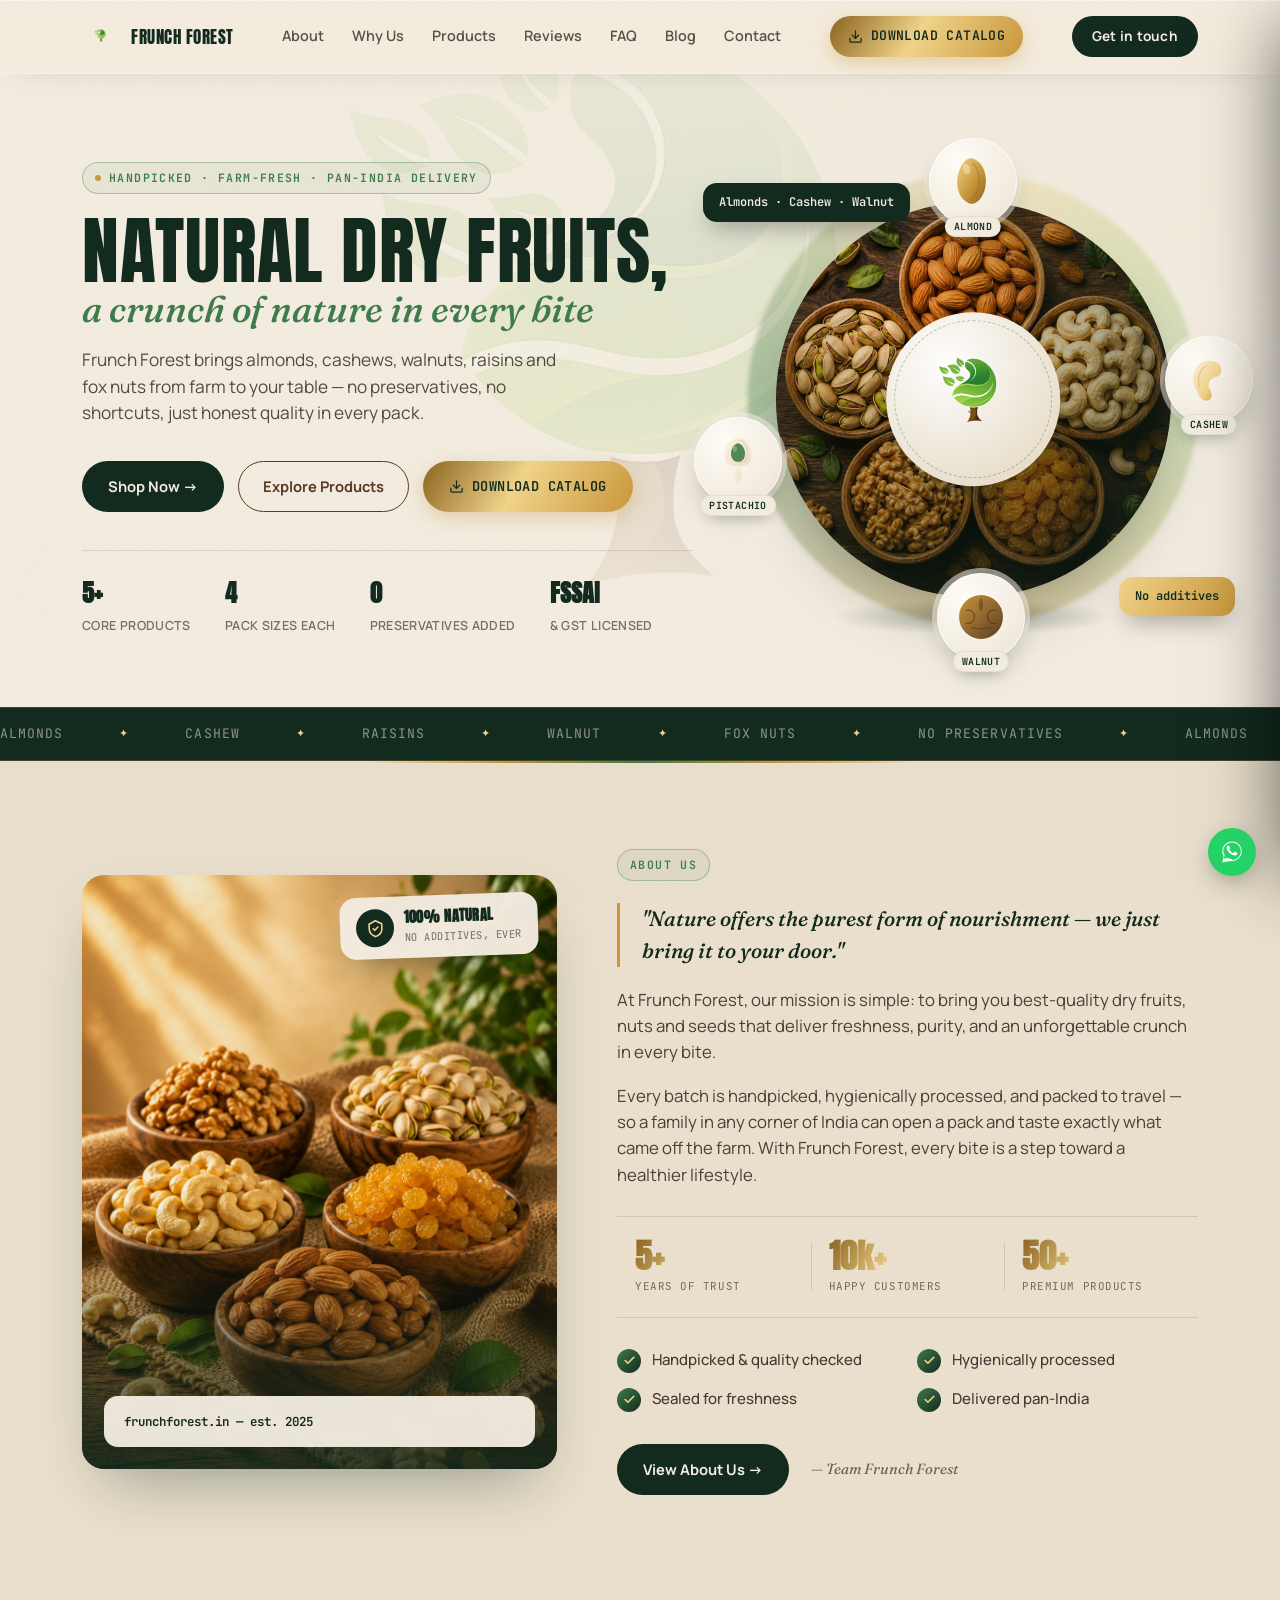
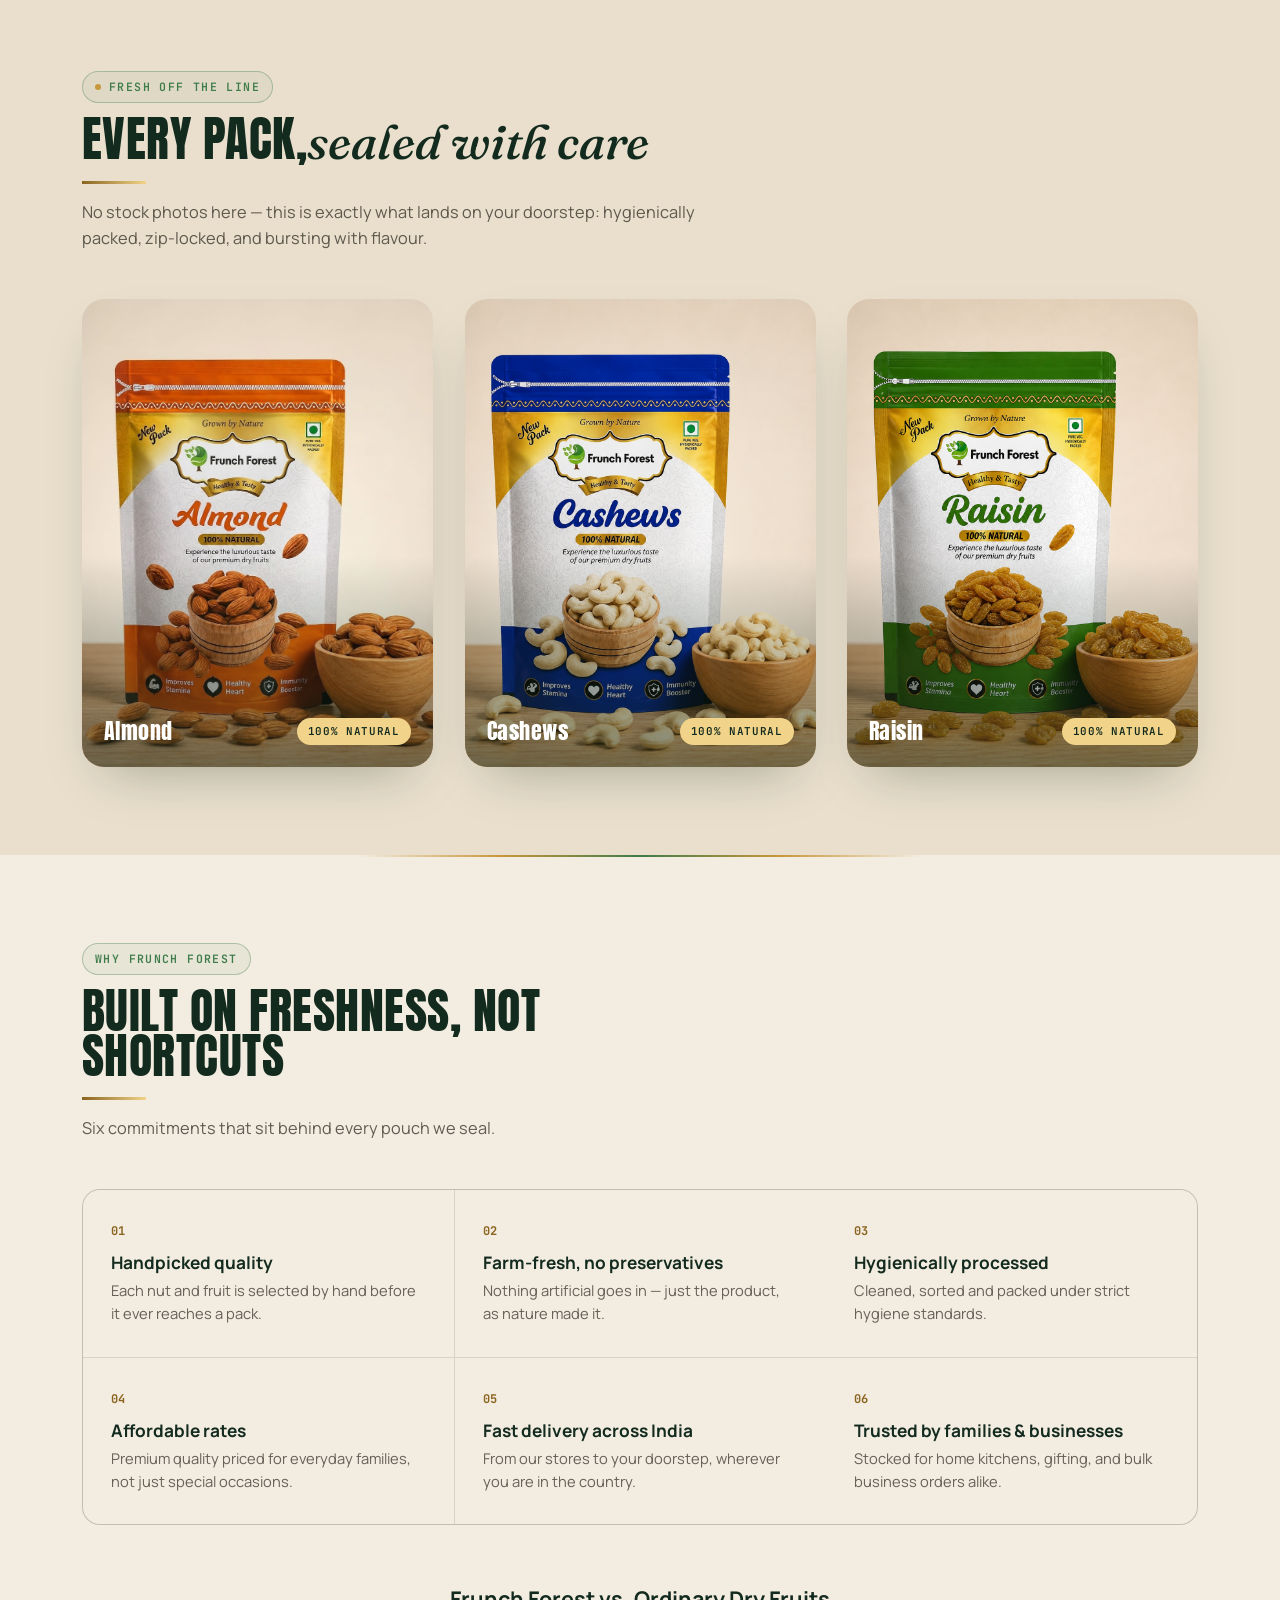
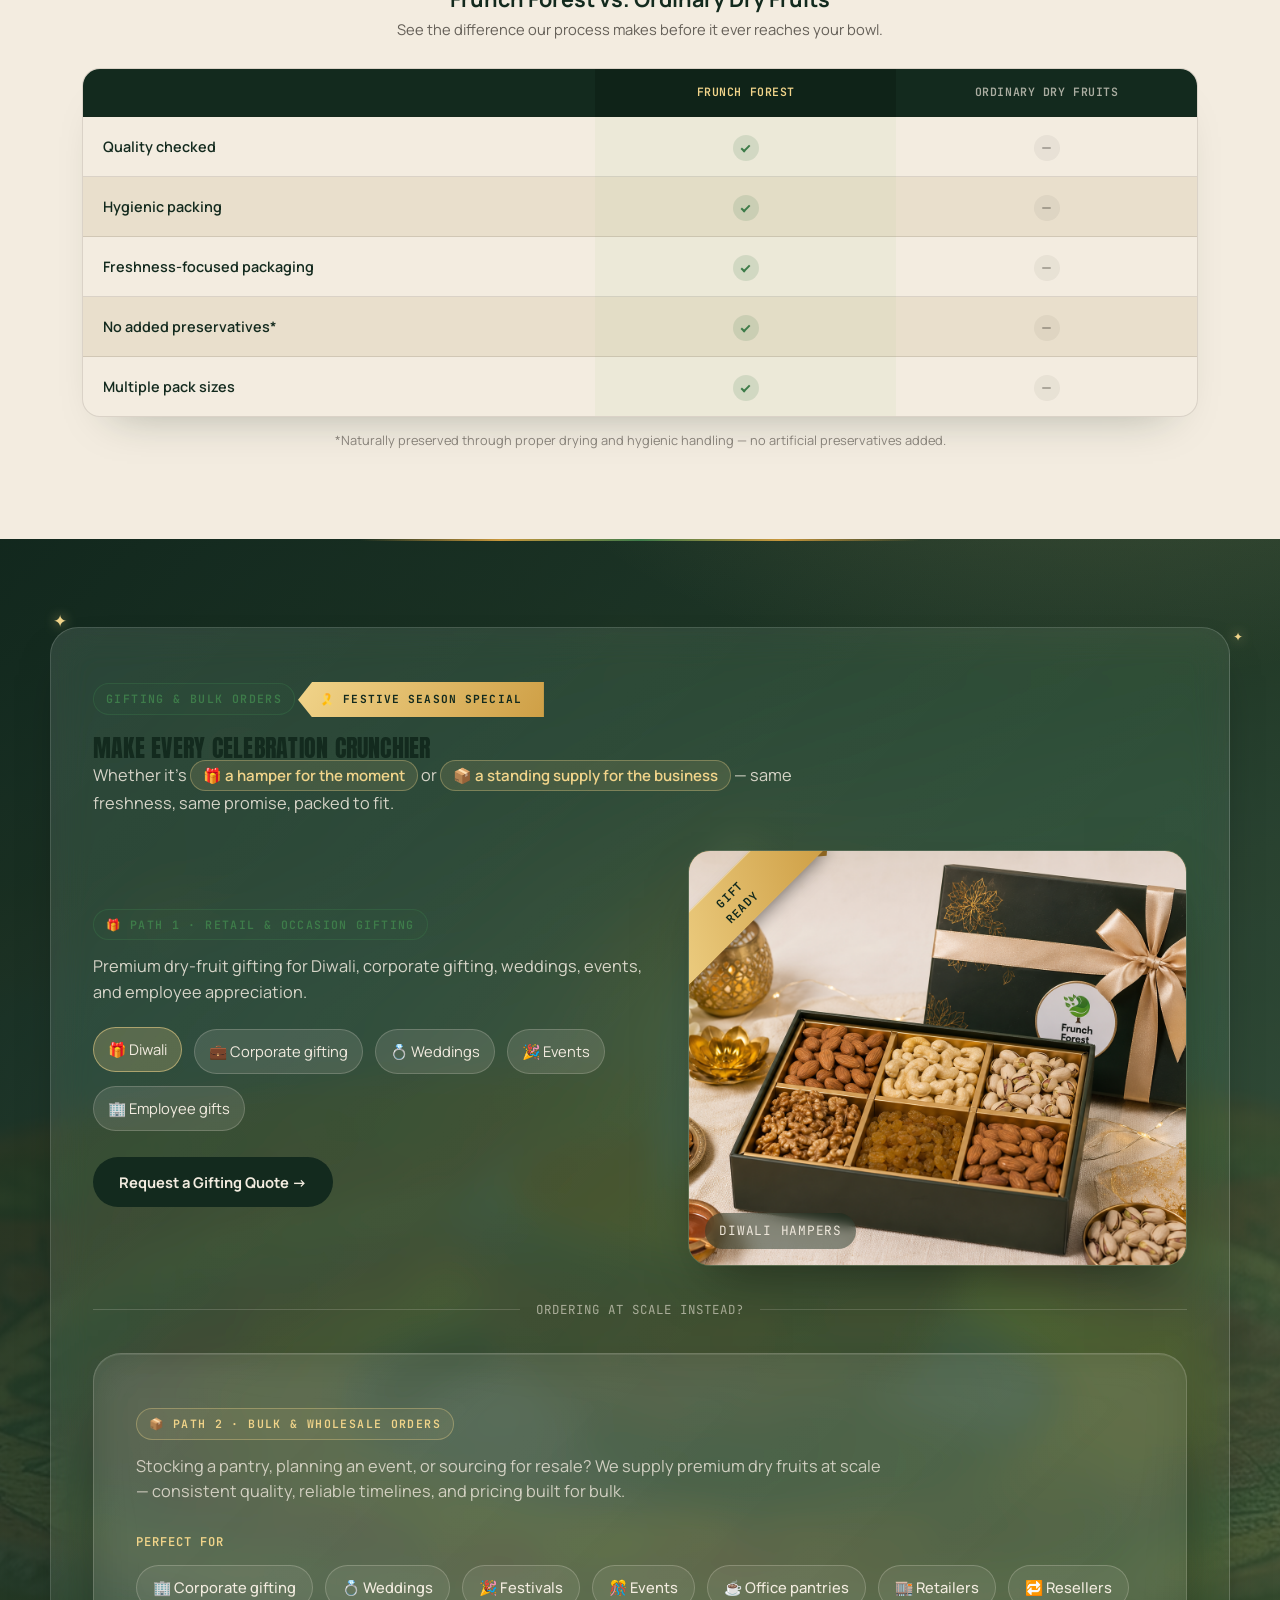
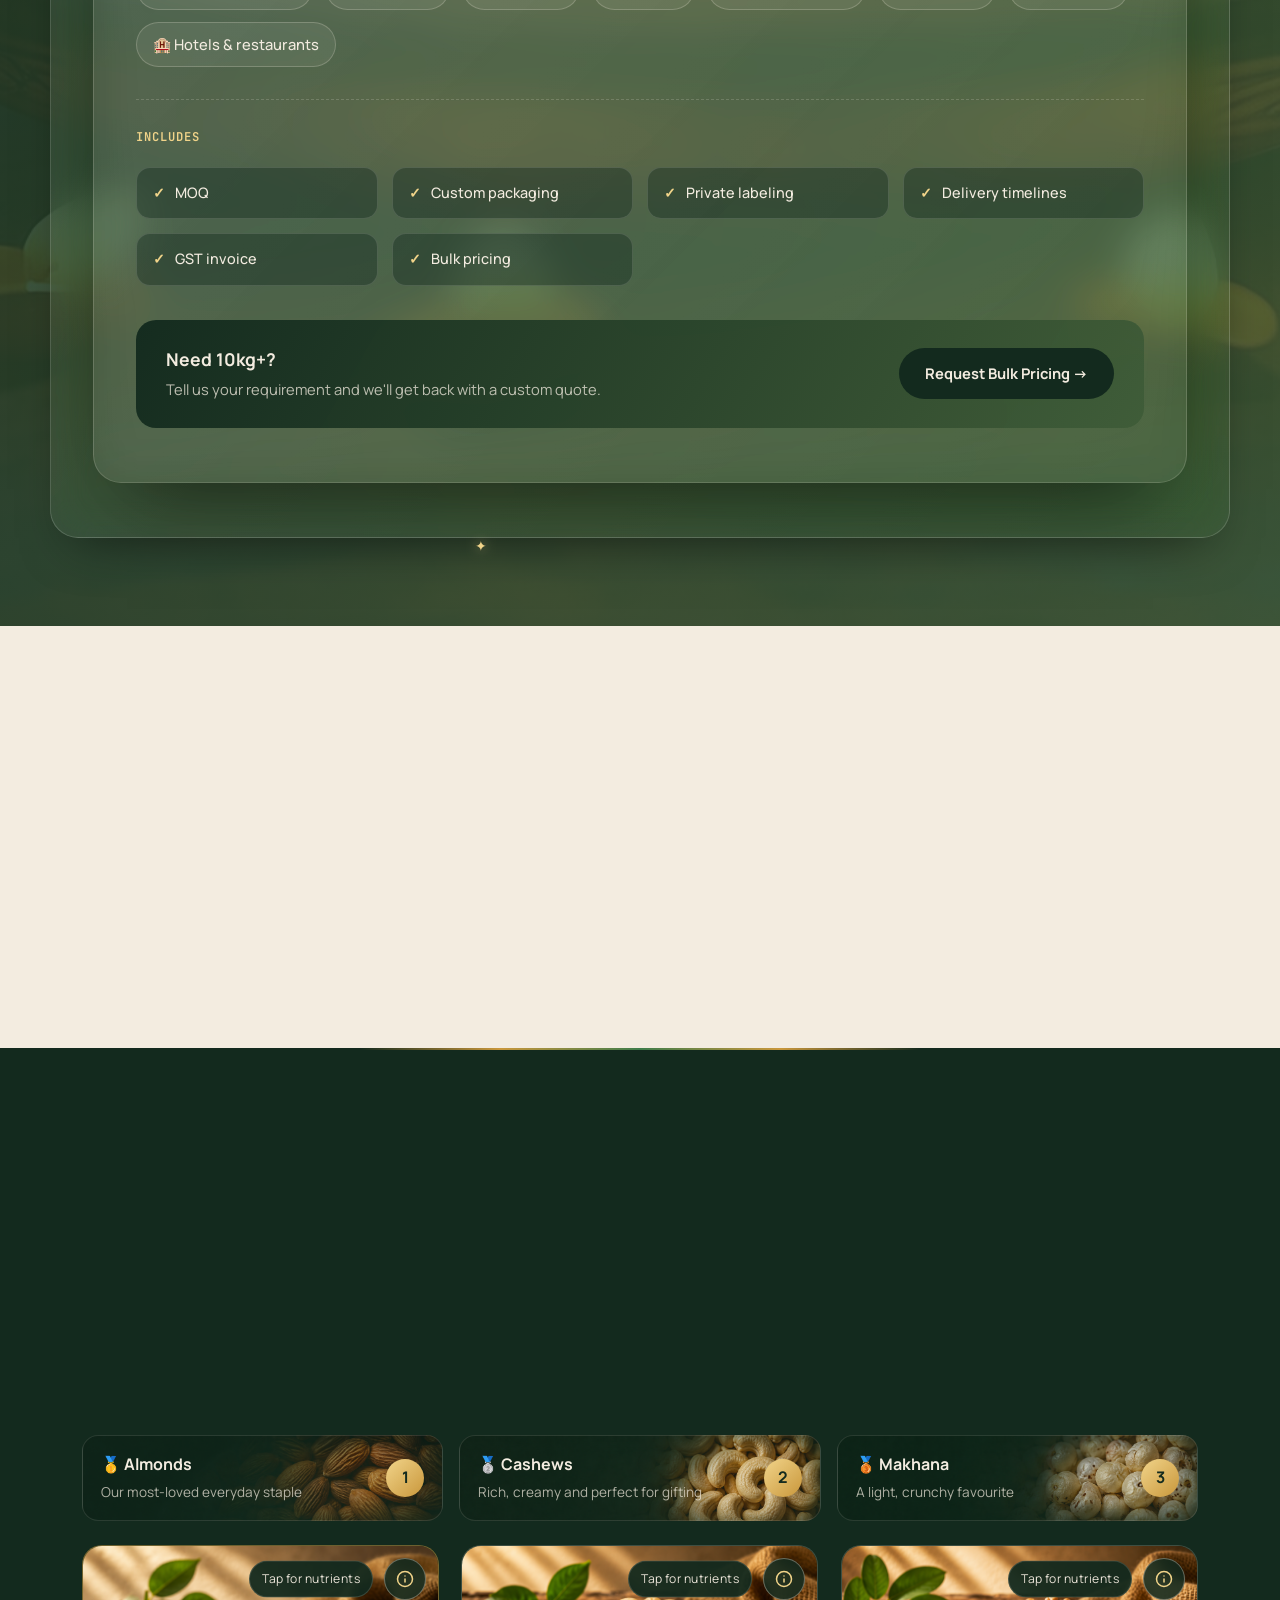
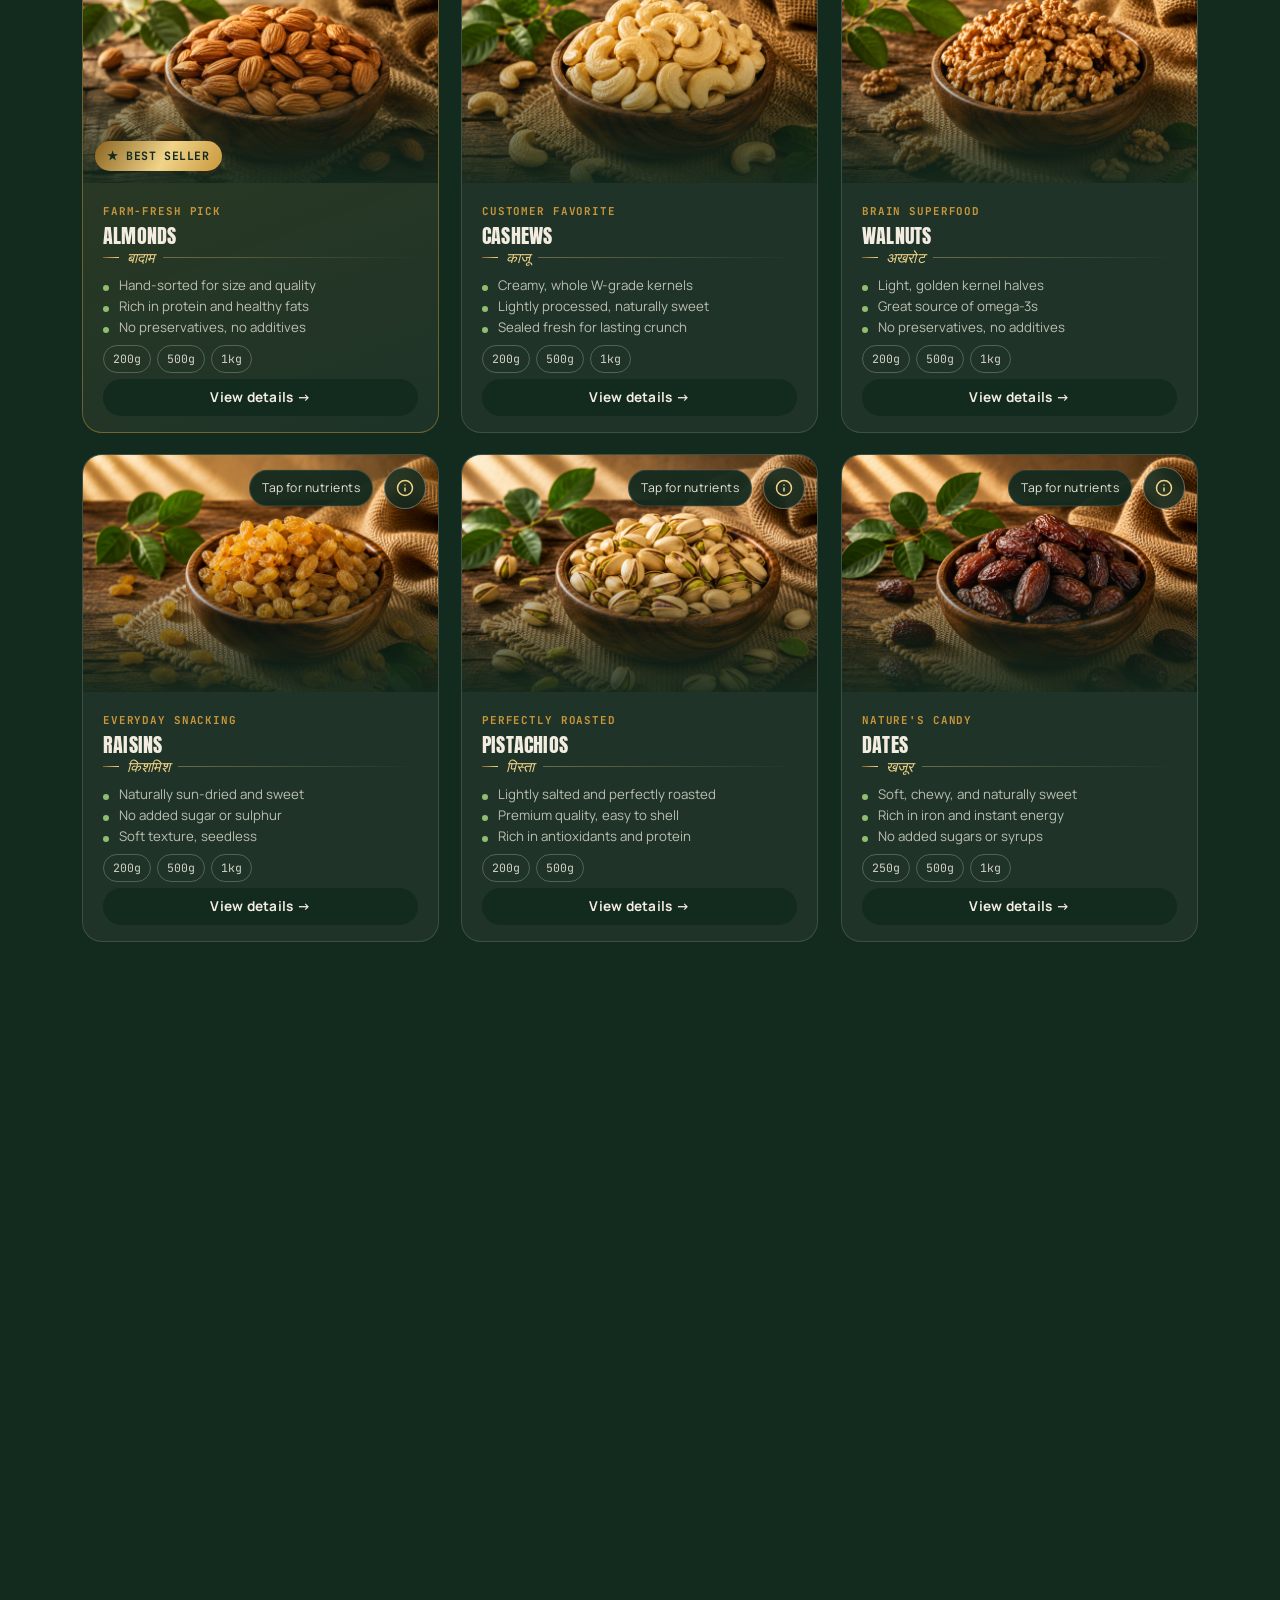
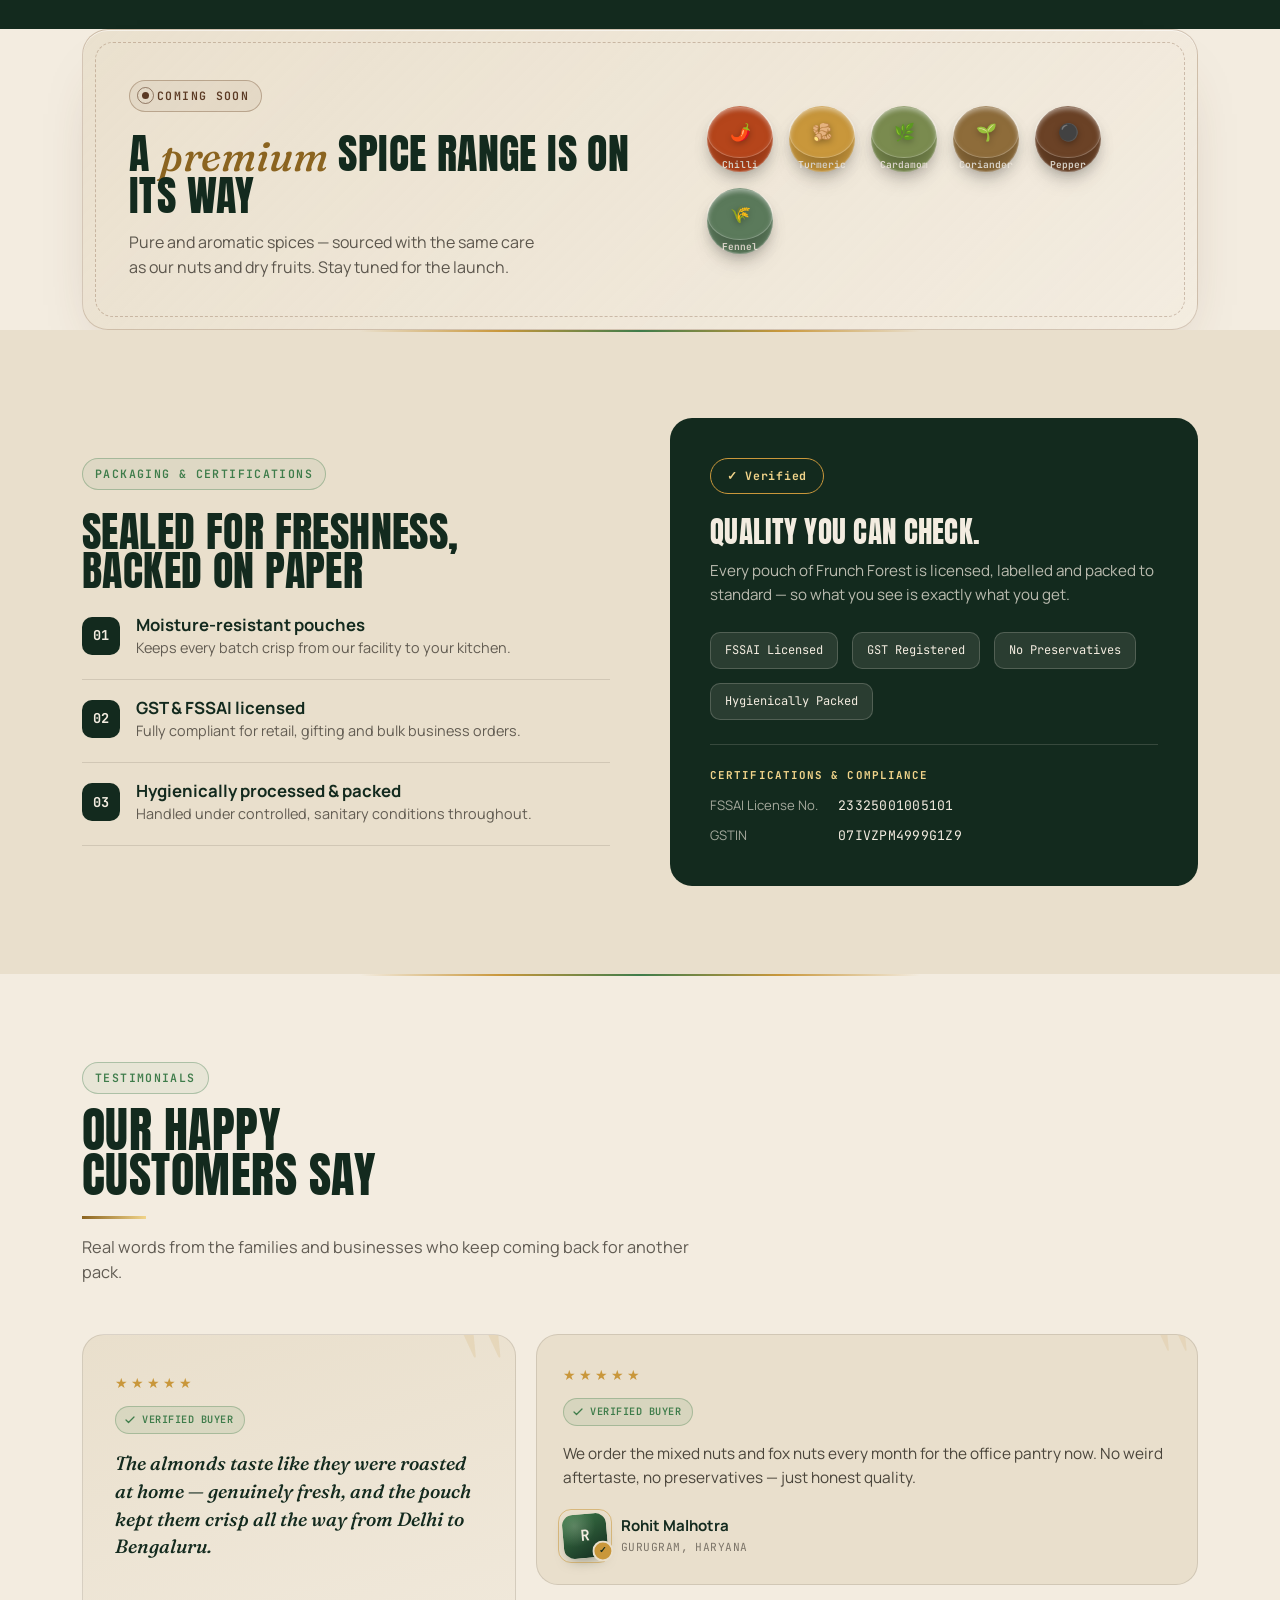
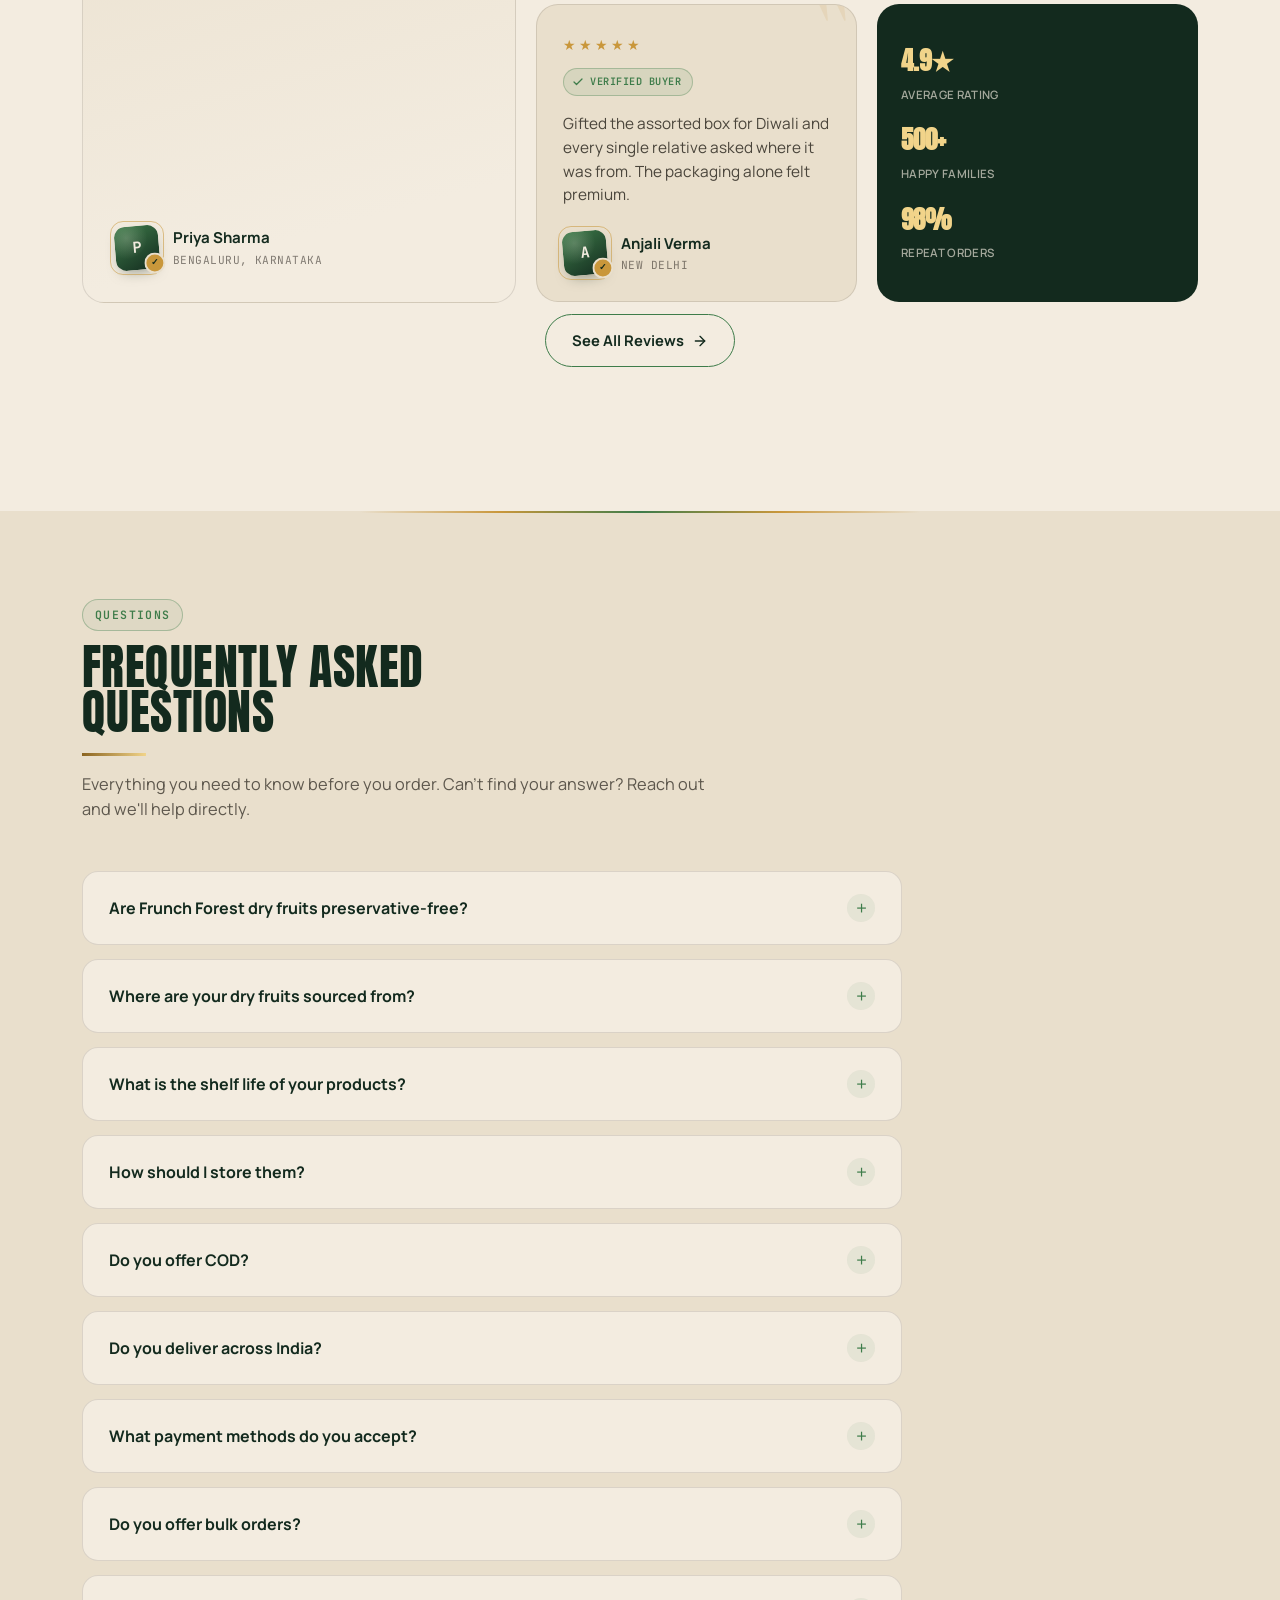
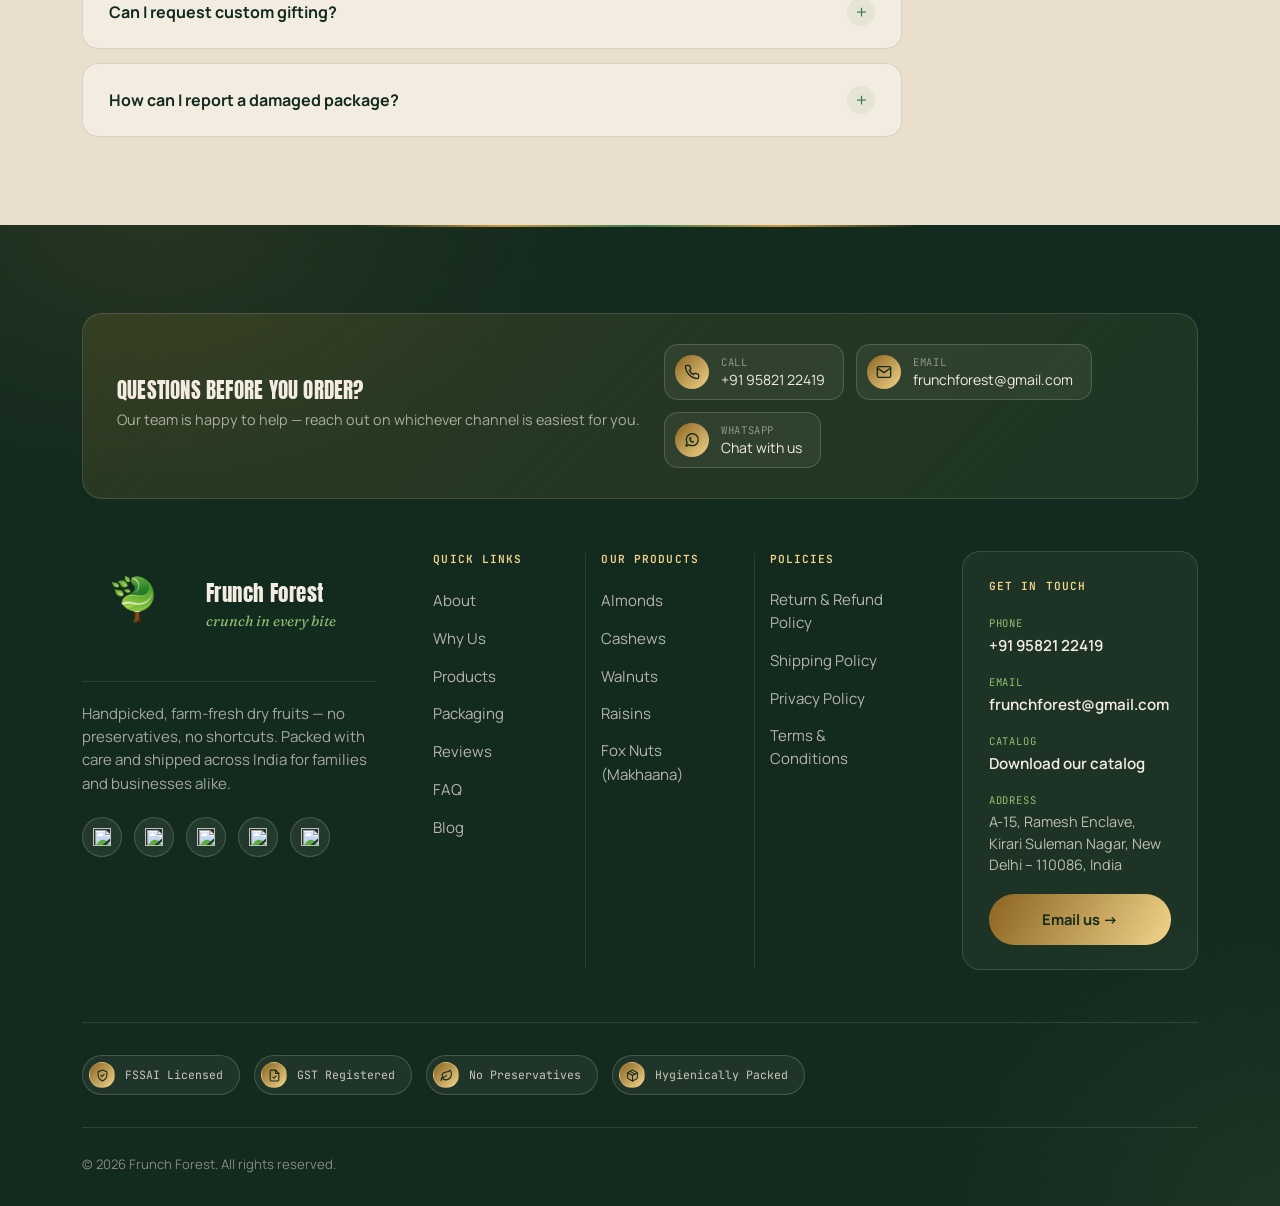
